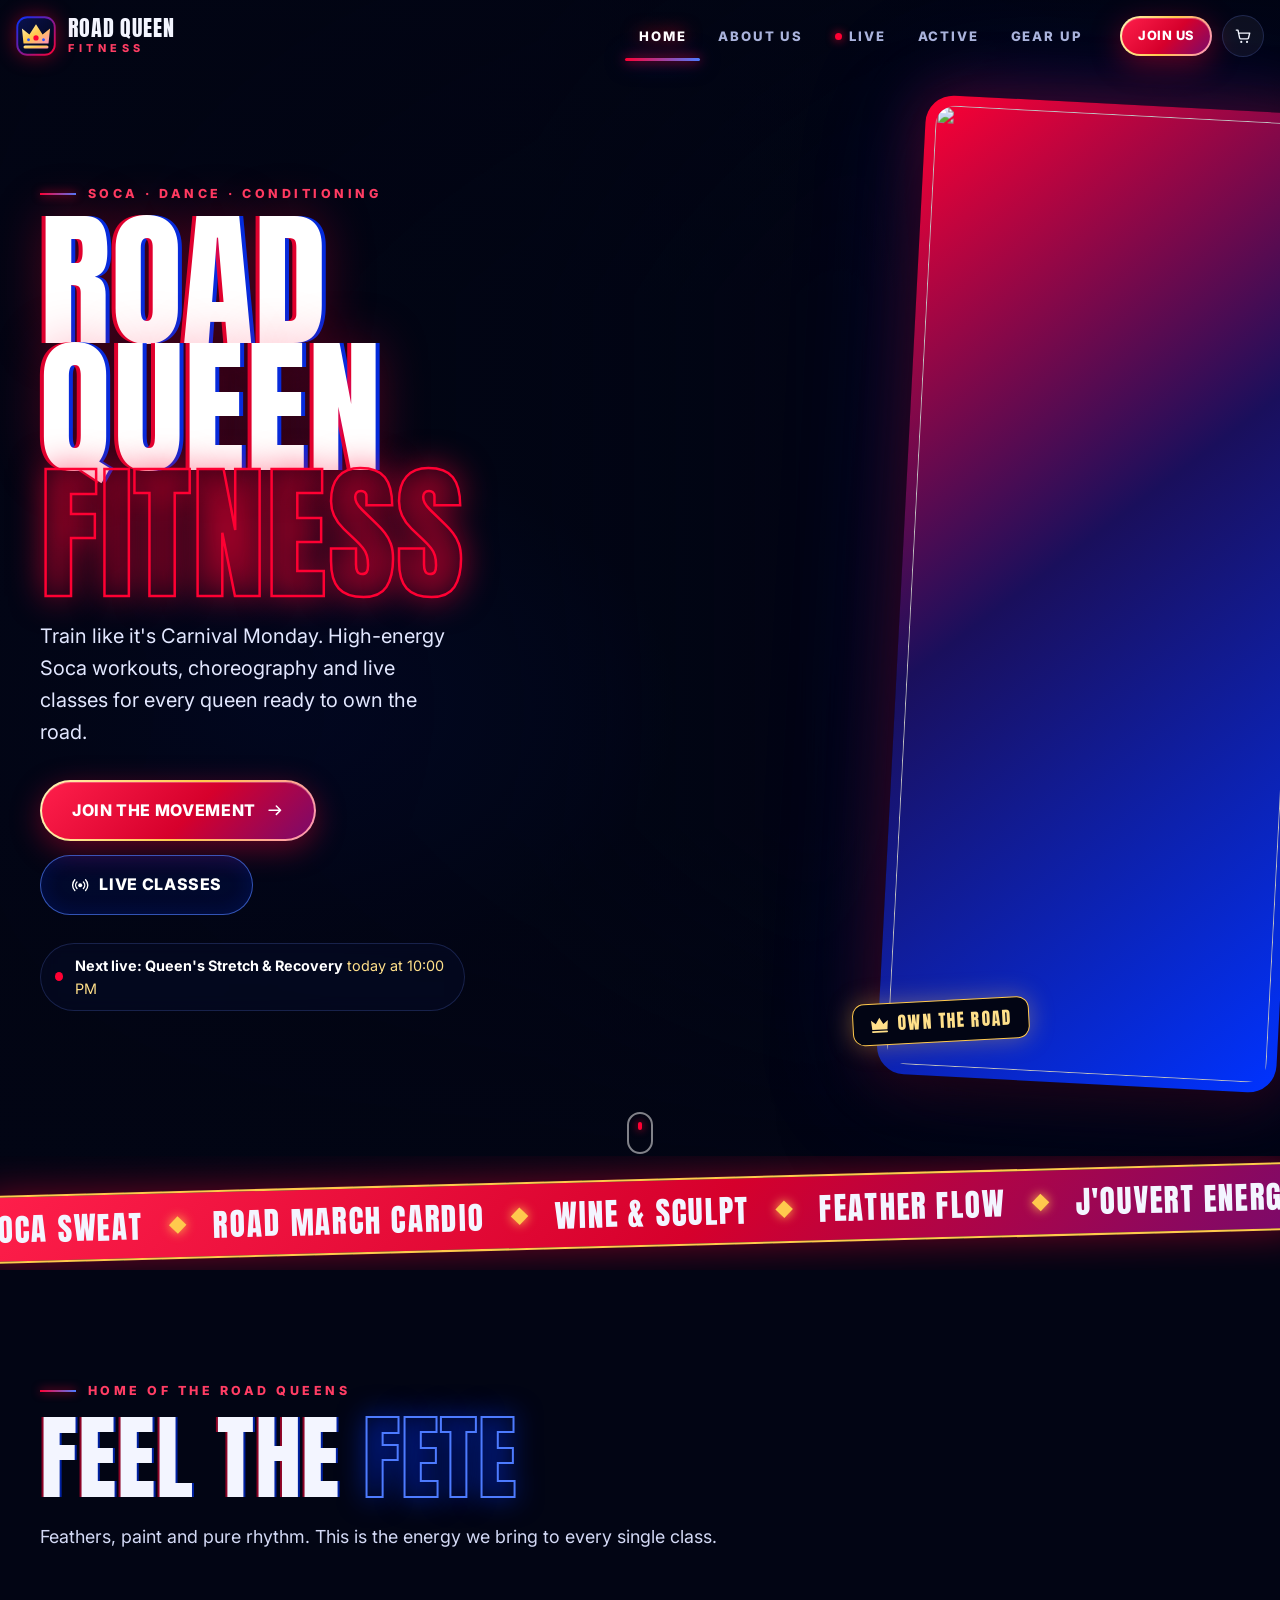
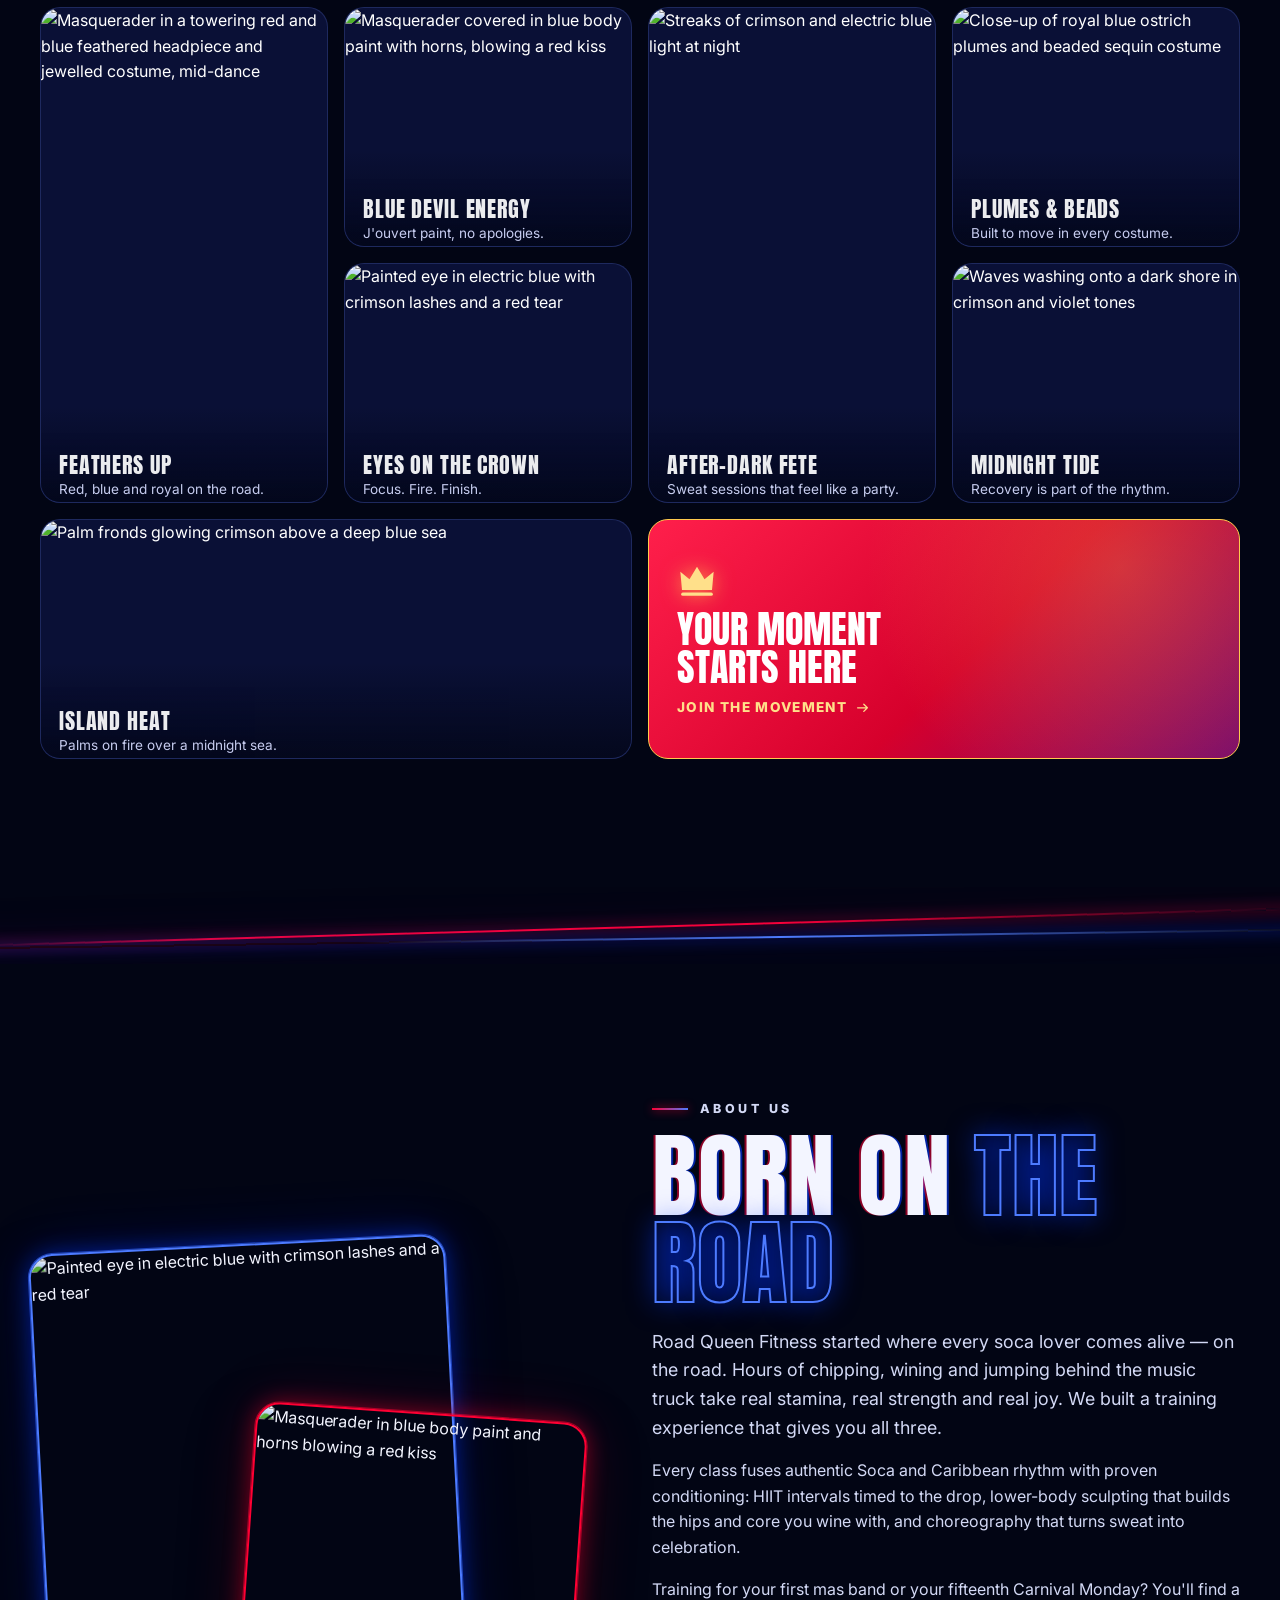
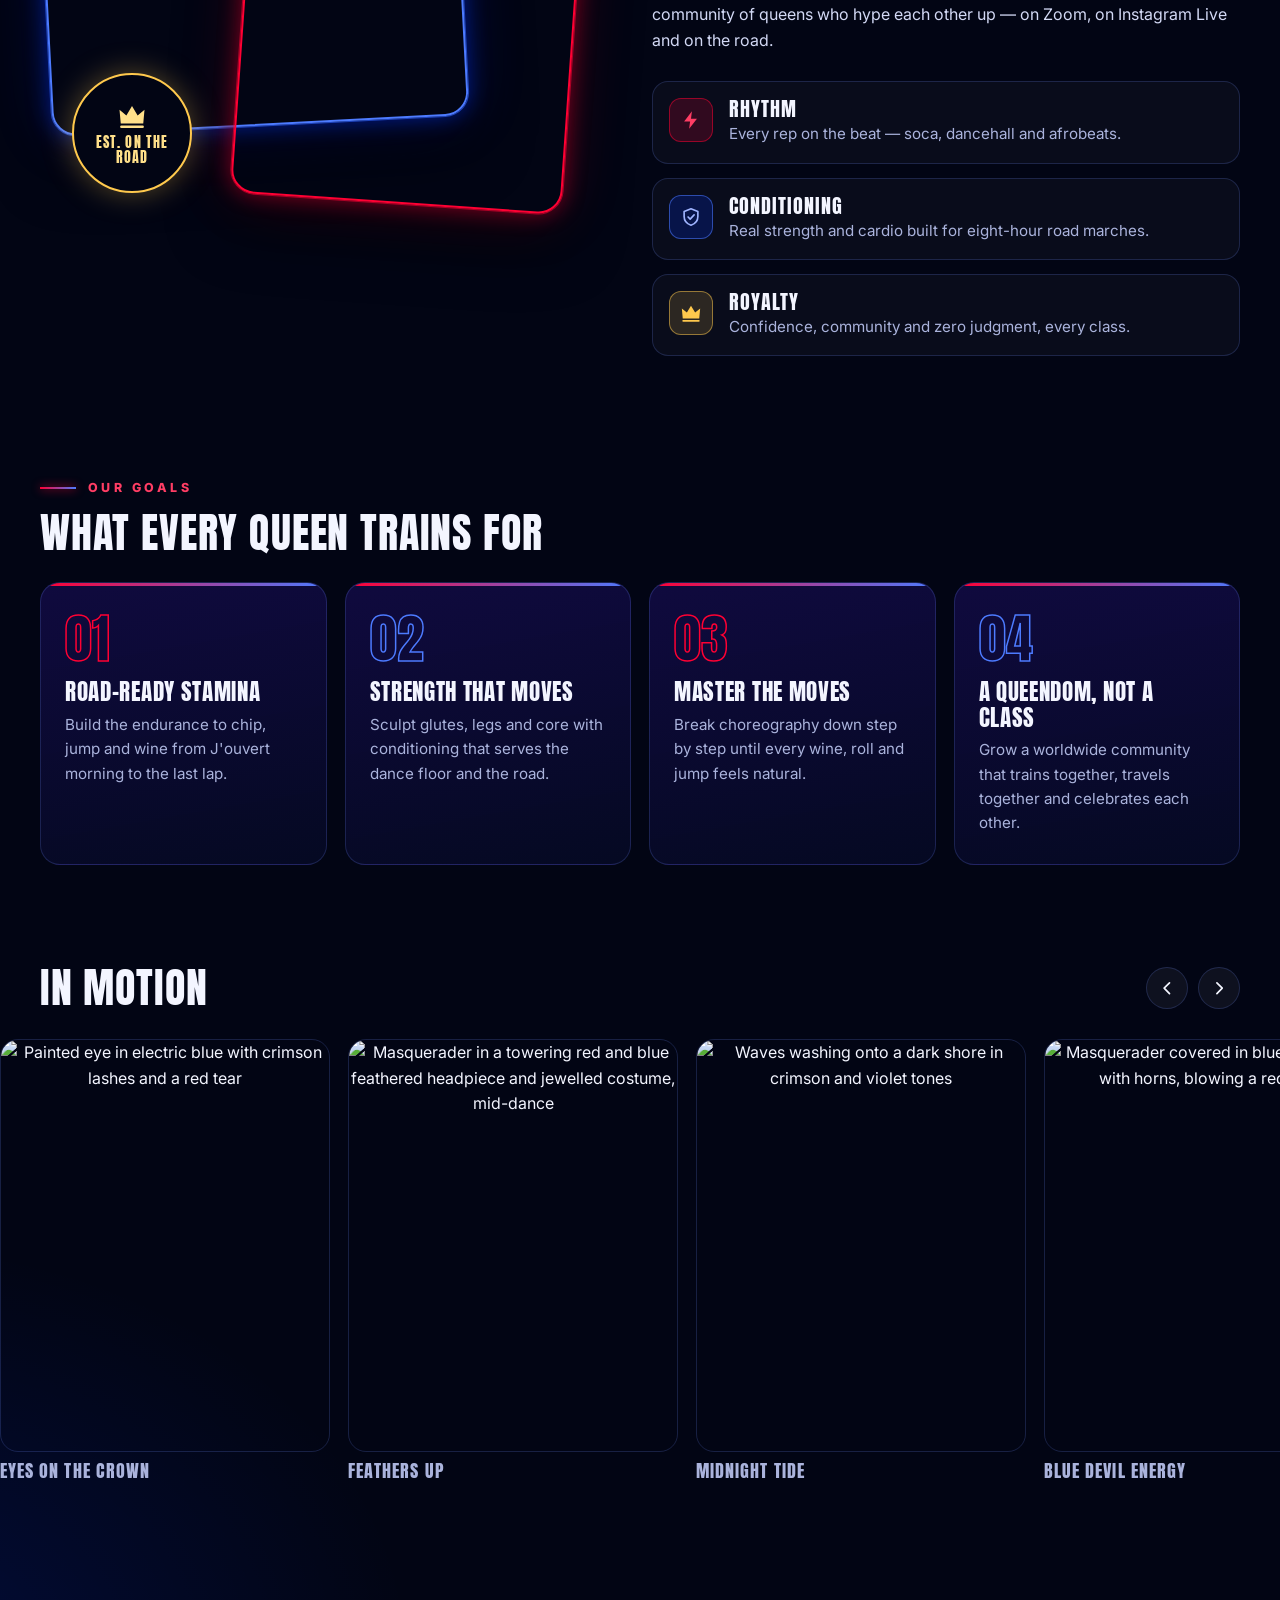
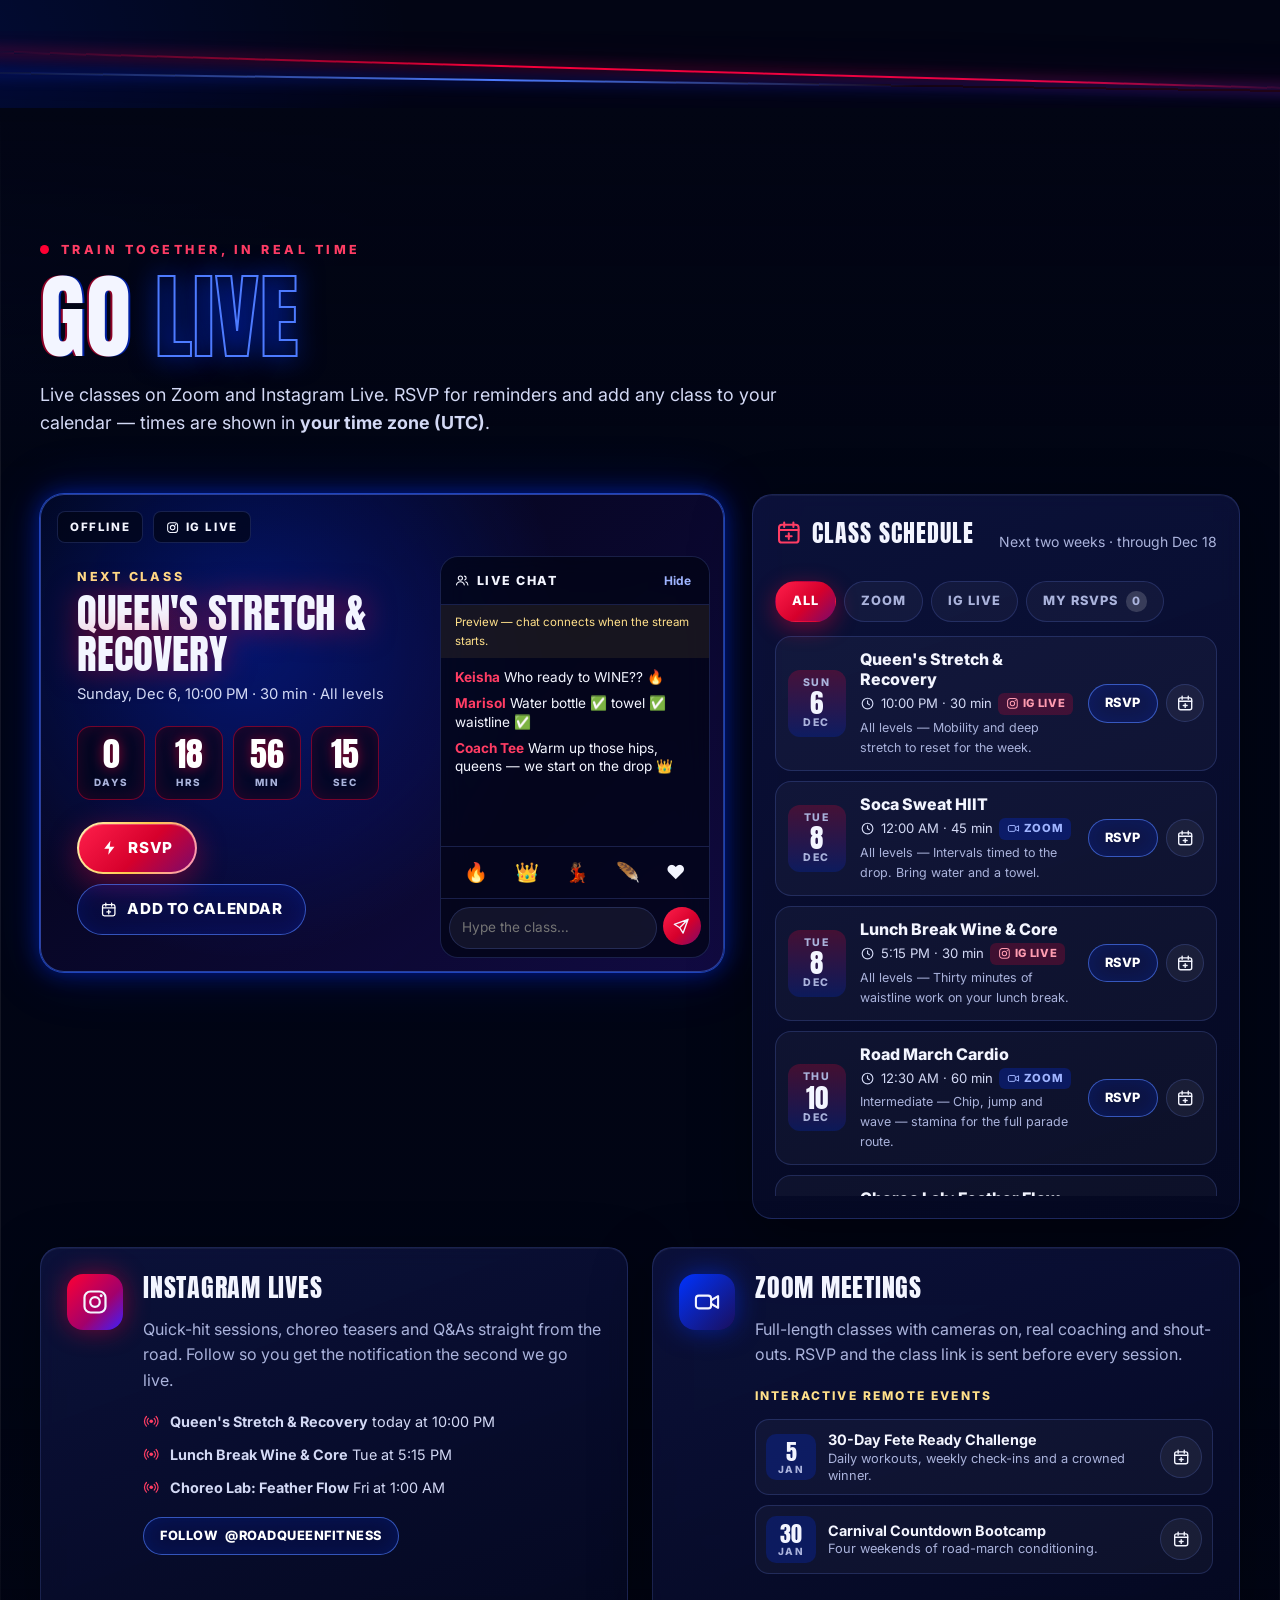
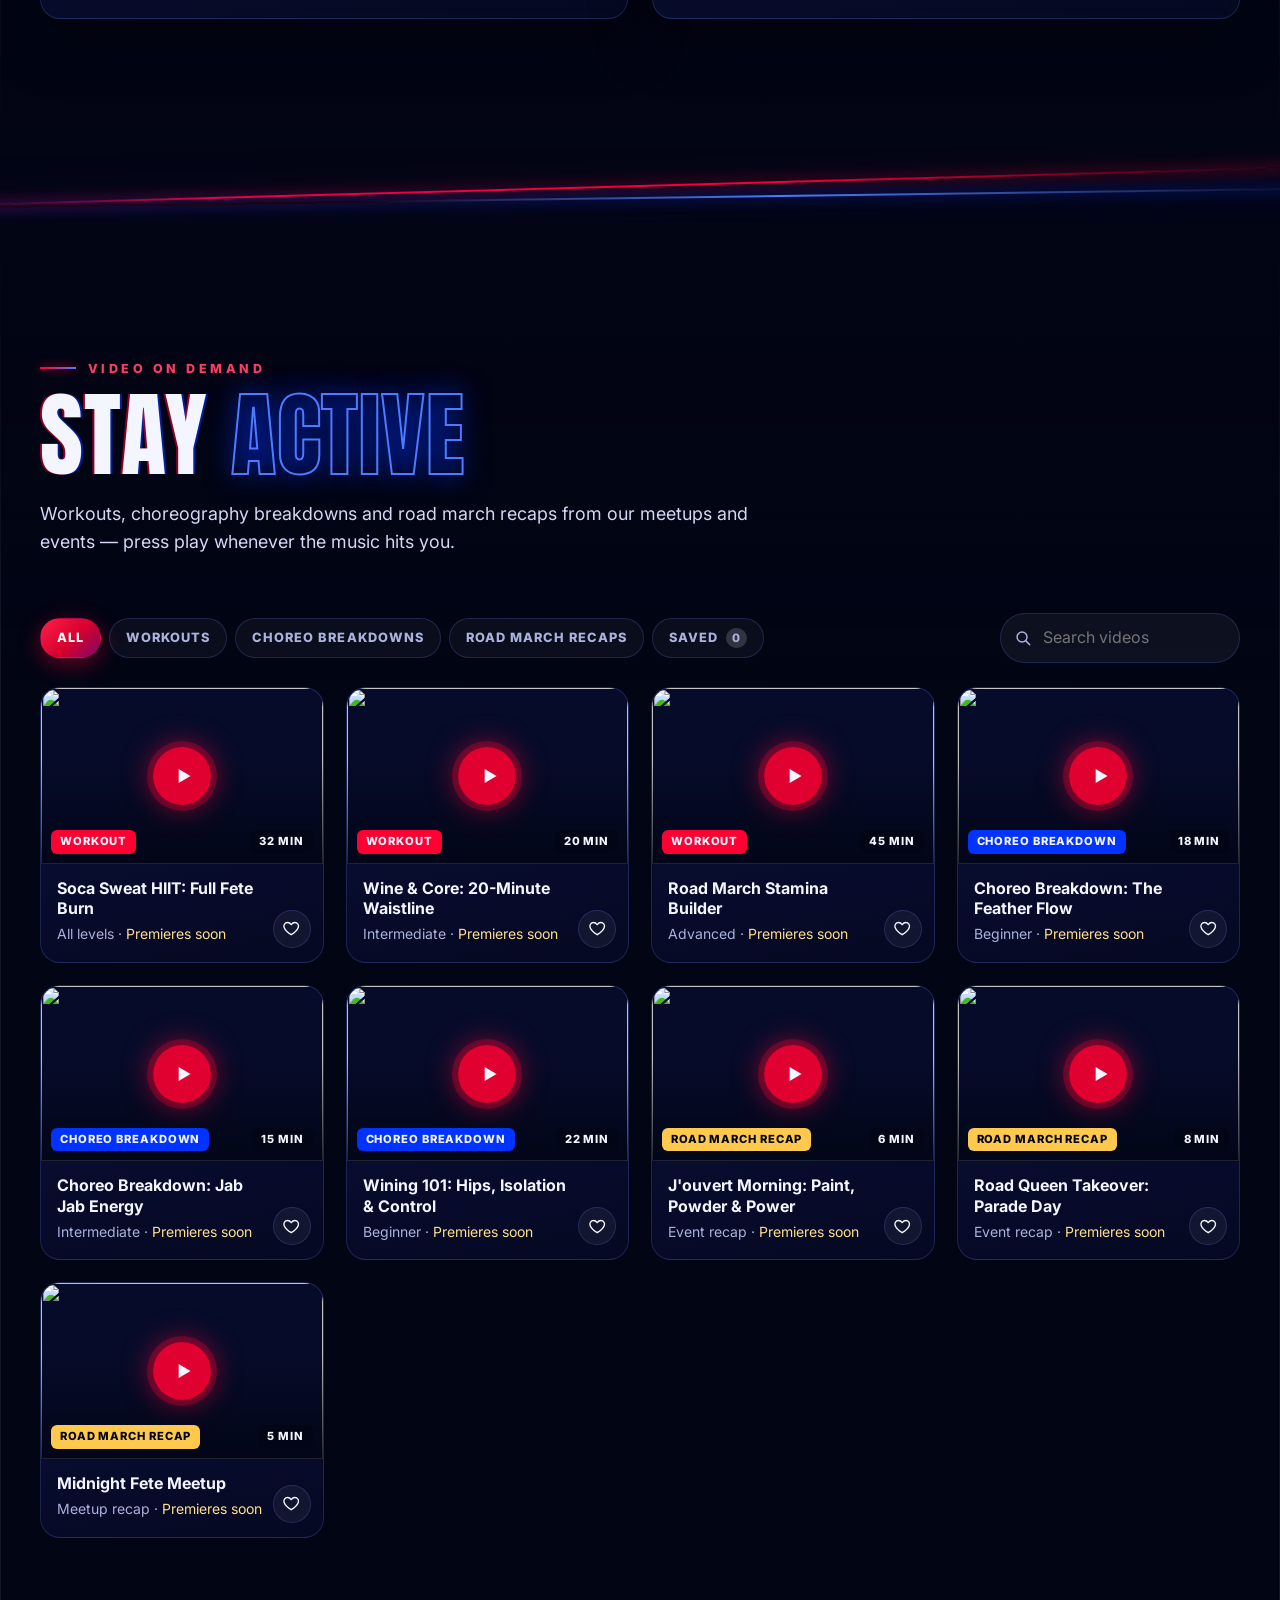
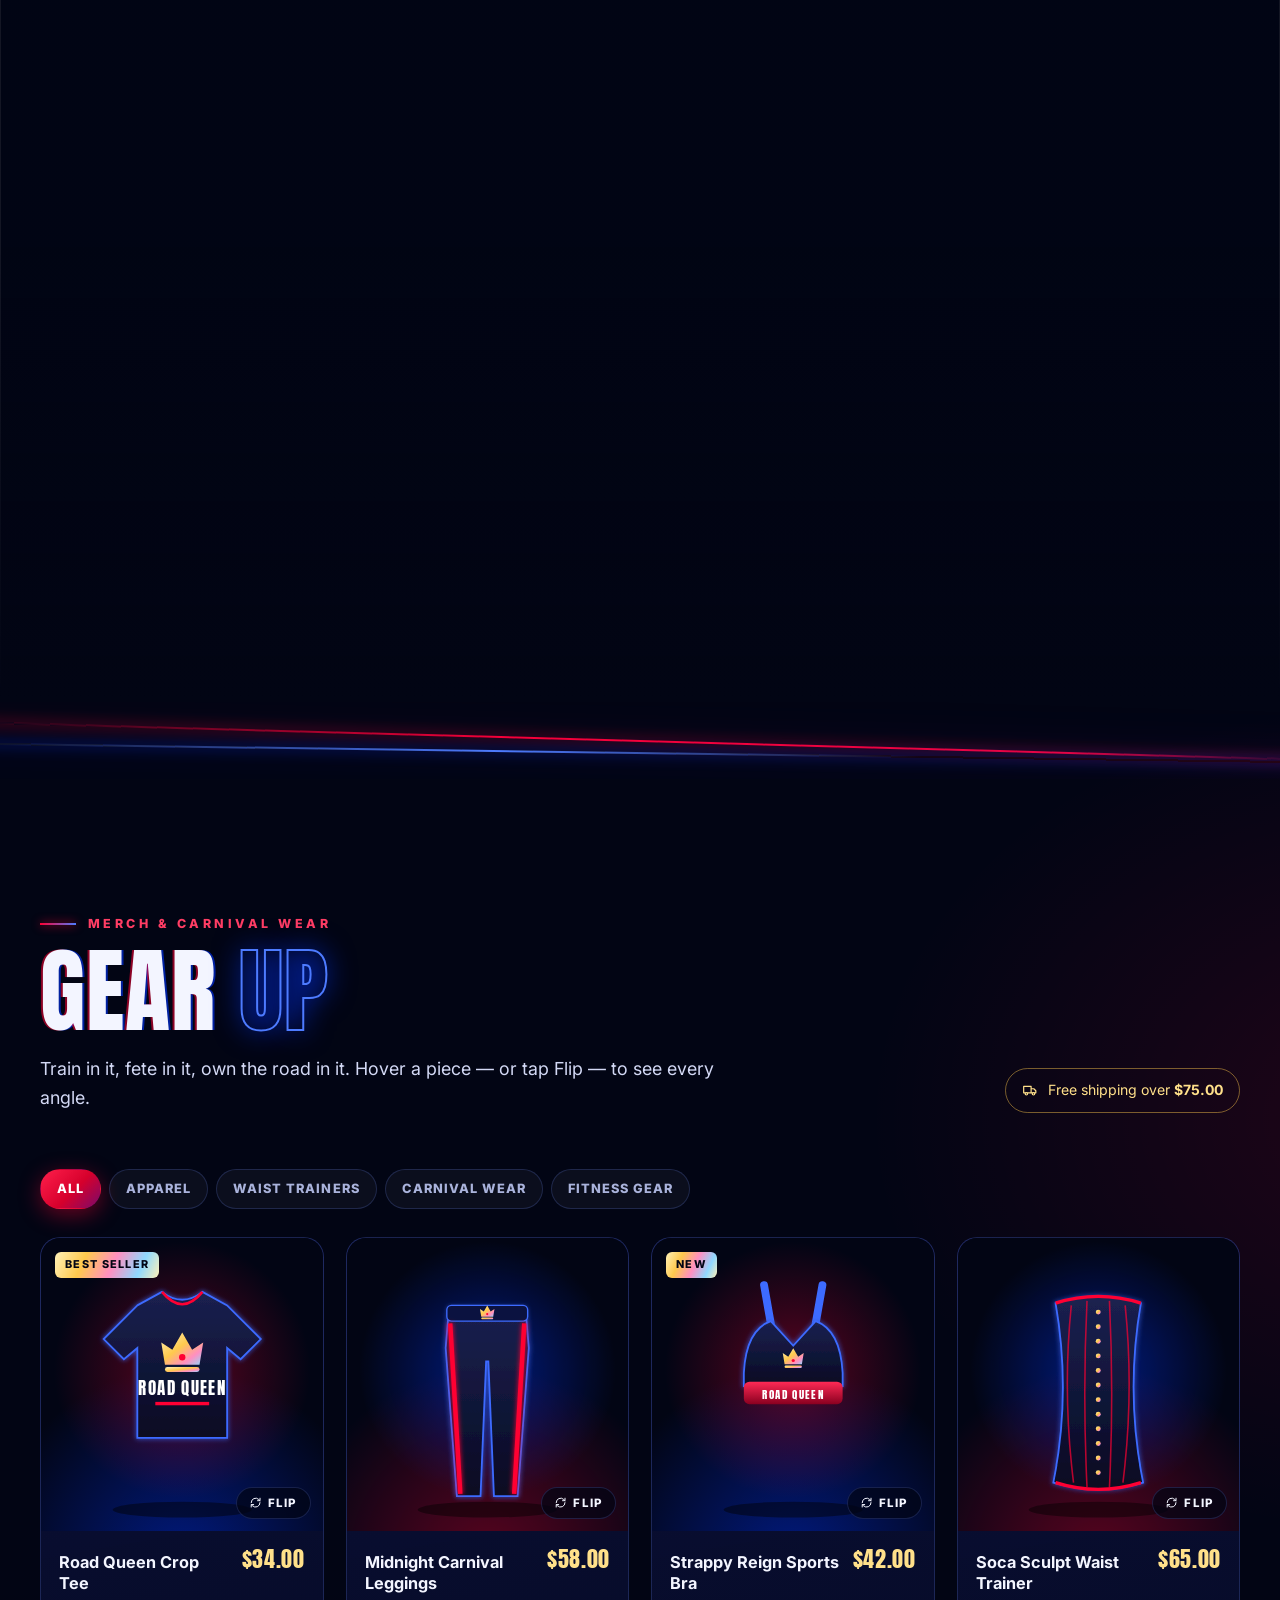
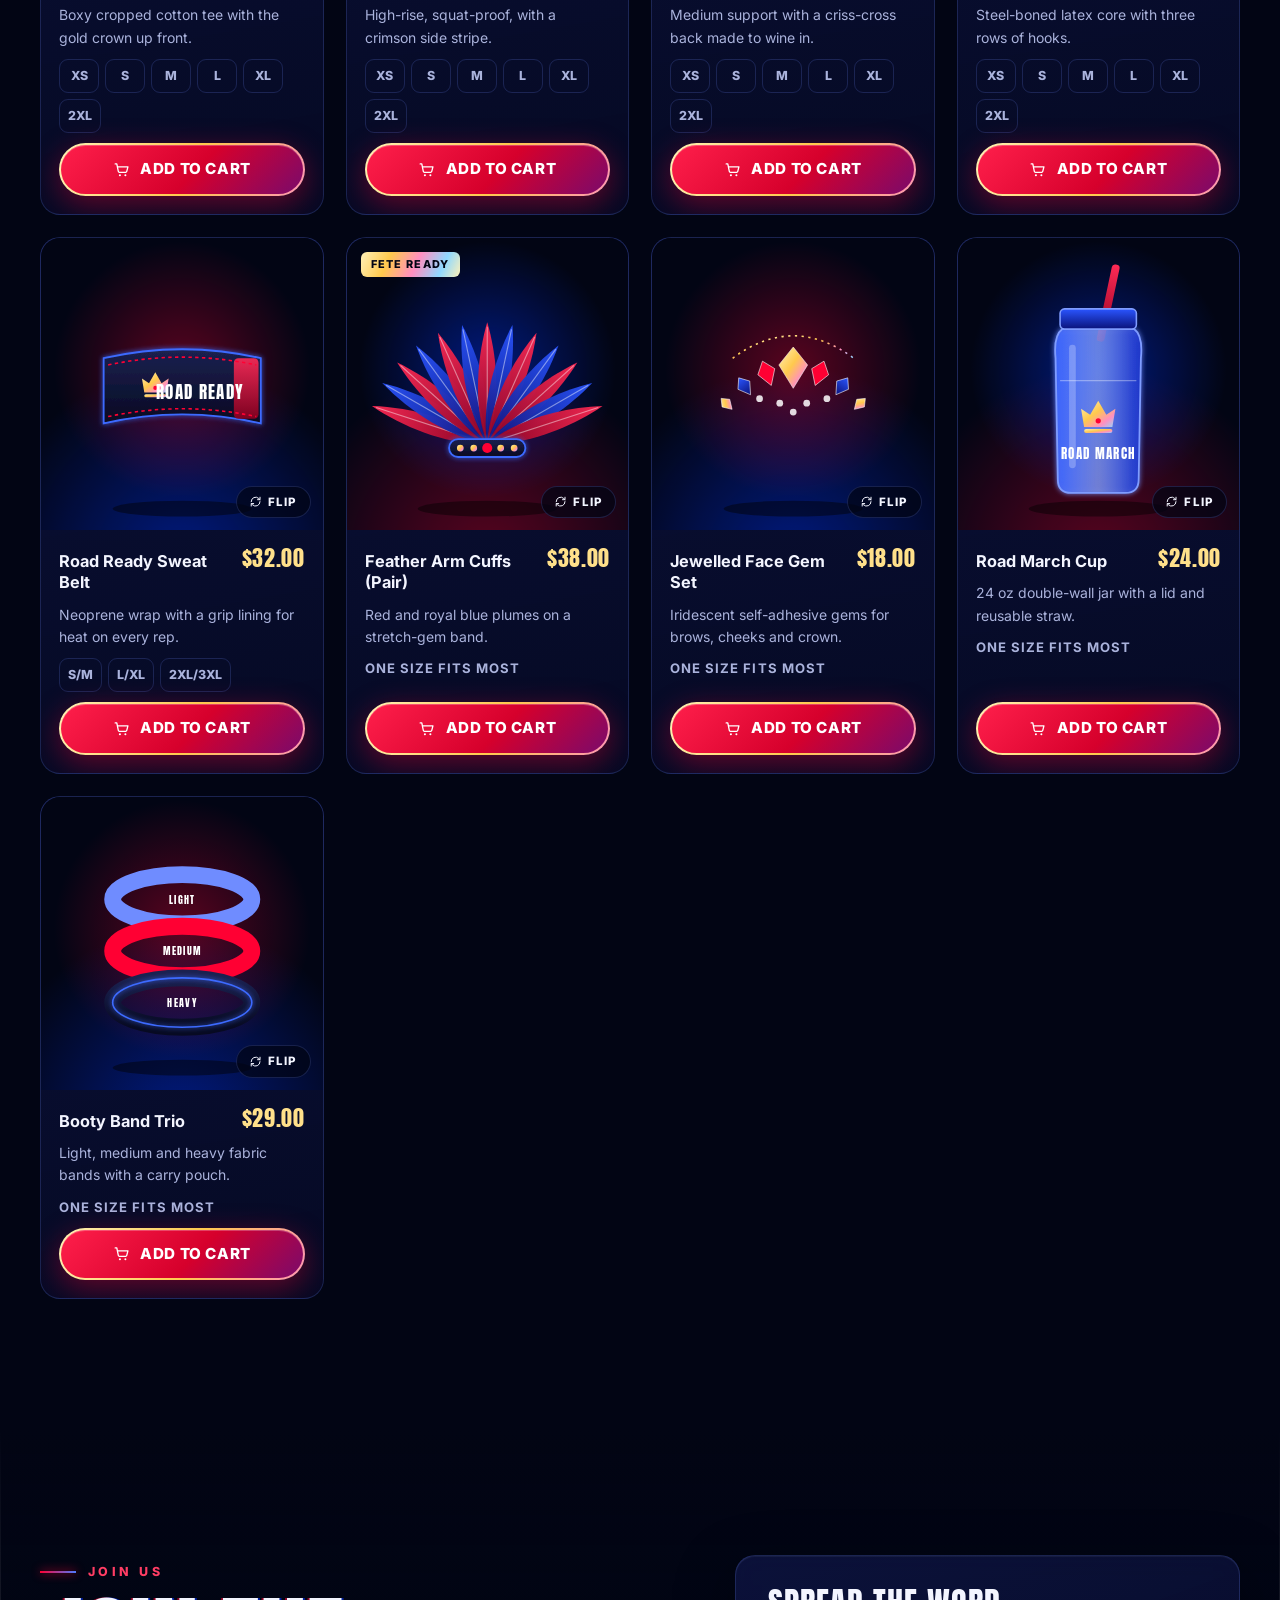
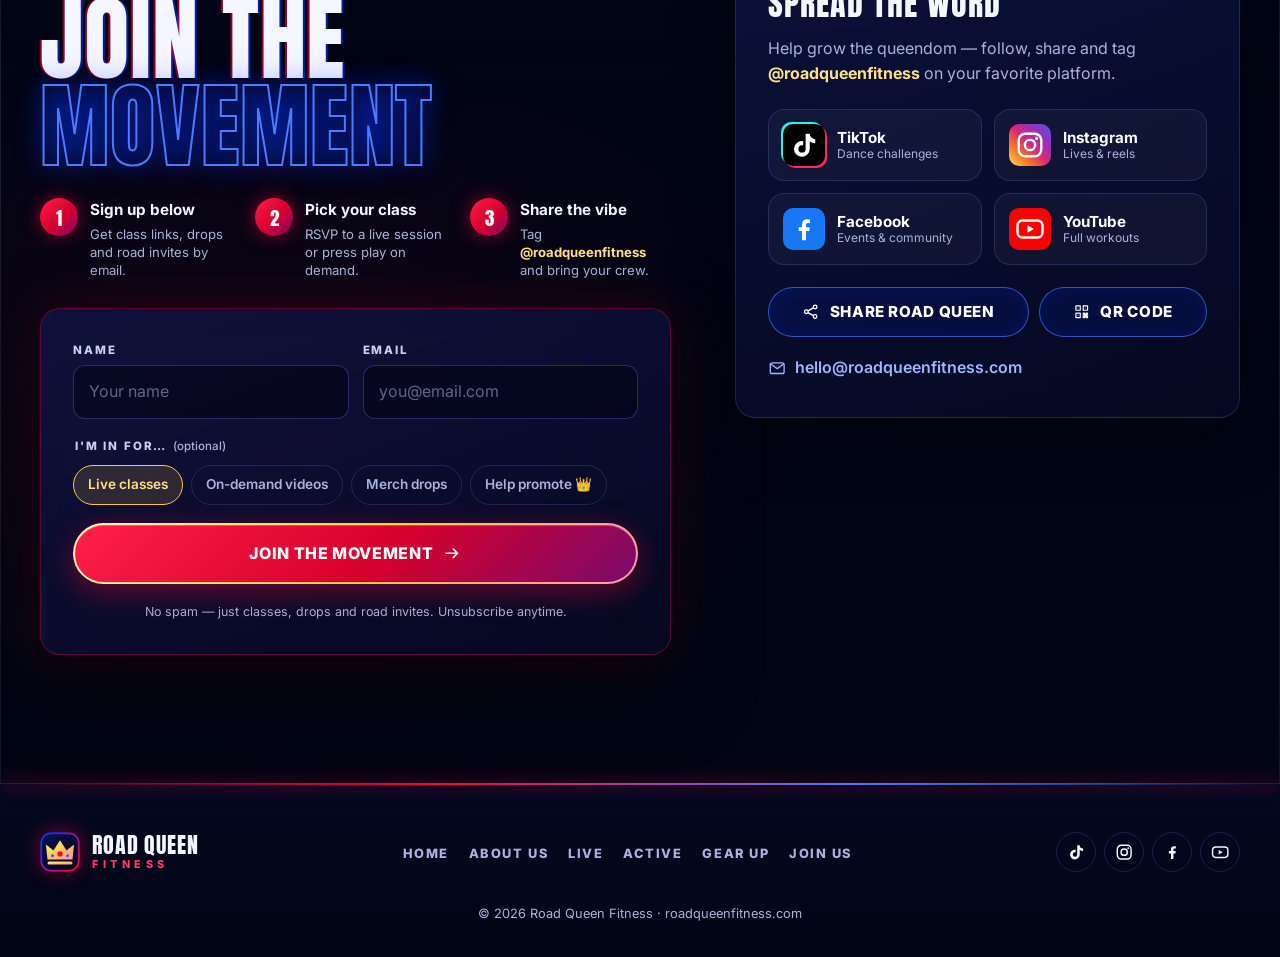
==== index.html @ 23a8925e "Road Queen Fitness website for roadqueenfitness.com Soca dance and fitness site: Home, About Us, Liv" ====
<!doctype html>
<html lang="en">
<head>
  <meta charset="utf-8">
  <meta name="viewport" content="width=device-width, initial-scale=1, viewport-fit=cover">
  <title>Road Queen Fitness · Soca Dance &amp; Conditioning</title>
  <meta name="description" content="Road Queen Fitness — Soca-powered workouts, Caribbean dance choreography, live Zoom and Instagram classes, on-demand videos and carnival-ready gear.">
  <meta name="theme-color" content="#020514">
  <meta property="og:type" content="website">
  <meta property="og:title" content="Road Queen Fitness">
  <meta property="og:description" content="Train like it's Carnival Monday. Soca workouts, choreography and live classes for queens who own the road.">
  <meta property="og:url" content="https://roadqueenfitness.com/">
  <link rel="canonical" href="https://roadqueenfitness.com/">
  <meta property="og:image" content="https://roadqueenfitness.com/img/og-image.jpg">
  <meta name="twitter:card" content="summary_large_image">
  <link rel="icon" href="icon.svg" type="image/svg+xml">
  <link rel="preconnect" href="https://fonts.googleapis.com">
  <link rel="preconnect" href="https://fonts.gstatic.com" crossorigin>
  <link href="https://fonts.googleapis.com/css2?family=Anton&family=Inter:wght@400;500;600;700;800&display=swap" rel="stylesheet">
  <link rel="preload" as="image" href="img/palms-crimson.jpg" media="(min-width: 701px)">
  <link rel="preload" as="image" href="img/palms-night.jpg" media="(max-width: 700px)">
  <link rel="stylesheet" href="css/style.css">
  <script type="module" src="js/main.js"></script>
</head>
<body>
  <!-- Icon sprite: every icon on the page is a <use> of one of these symbols. -->
  <svg class="sprite" aria-hidden="true" focusable="false">
    <defs>
      <linearGradient id="pg-blue" x1="0" y1="0" x2="0" y2="1"><stop offset="0" stop-color="#2a55ff"/><stop offset="1" stop-color="#0a127a"/></linearGradient>
      <linearGradient id="pg-red" x1="0" y1="0" x2="0" y2="1"><stop offset="0" stop-color="#ff2a55"/><stop offset="1" stop-color="#8a0020"/></linearGradient>
      <linearGradient id="pg-ink" x1="0" y1="0" x2="0" y2="1"><stop offset="0" stop-color="#1b2150"/><stop offset="1" stop-color="#070a22"/></linearGradient>
      <linearGradient id="pg-gold" x1="0" y1="0" x2="1" y2="1"><stop offset="0" stop-color="#fff1b8"/><stop offset=".45" stop-color="#ffc94d"/><stop offset=".75" stop-color="#ff8fc0"/><stop offset="1" stop-color="#8fd8ff"/></linearGradient>
      <linearGradient id="pg-glass" x1="0" y1="0" x2="1" y2="0"><stop offset="0" stop-color="#3a63ff" stop-opacity=".85"/><stop offset=".5" stop-color="#7f9cff" stop-opacity=".55"/><stop offset="1" stop-color="#1630c9" stop-opacity=".9"/></linearGradient>
      <filter id="pg-glow" x="-30%" y="-30%" width="160%" height="160%"><feGaussianBlur stdDeviation="2.4" result="b"/><feMerge><feMergeNode in="b"/><feMergeNode in="SourceGraphic"/></feMerge></filter>
    </defs>
    <symbol id="i-crown" viewBox="0 0 24 24"><path d="M3 18 2 7l5.5 4.5L12 4l4.5 7.5L22 7l-1 11z" fill="currentColor"/><path d="M3.5 20.5h17" stroke="currentColor" stroke-width="2" stroke-linecap="round"/></symbol>
    <symbol id="i-cart" viewBox="0 0 24 24"><path d="M3 4h2.2l2.1 10.2a1.6 1.6 0 0 0 1.6 1.3h8.4a1.6 1.6 0 0 0 1.6-1.2L20.5 8H6.1" fill="none" stroke="currentColor" stroke-width="1.8" stroke-linecap="round" stroke-linejoin="round"/><circle cx="9.5" cy="19.5" r="1.4" fill="currentColor"/><circle cx="17" cy="19.5" r="1.4" fill="currentColor"/></symbol>
    <symbol id="i-menu" viewBox="0 0 24 24"><path d="M4 7h16M4 12h16M4 17h10" fill="none" stroke="currentColor" stroke-width="2" stroke-linecap="round"/></symbol>
    <symbol id="i-close" viewBox="0 0 24 24"><path d="M6 6l12 12M18 6 6 18" fill="none" stroke="currentColor" stroke-width="2" stroke-linecap="round"/></symbol>
    <symbol id="i-play" viewBox="0 0 24 24"><path d="M8 5.5v13l11-6.5z" fill="currentColor"/></symbol>
    <symbol id="i-live" viewBox="0 0 24 24"><circle cx="12" cy="12" r="2.6" fill="currentColor"/><path d="M7.8 7.8a6 6 0 0 0 0 8.4M16.2 7.8a6 6 0 0 1 0 8.4M5 5a10 10 0 0 0 0 14M19 5a10 10 0 0 1 0 14" fill="none" stroke="currentColor" stroke-width="1.8" stroke-linecap="round"/></symbol>
    <symbol id="i-zoom" viewBox="0 0 24 24"><rect x="2.5" y="6.5" width="13" height="11" rx="2.5" fill="none" stroke="currentColor" stroke-width="1.8"/><path d="m15.5 10.5 6-3.5v10l-6-3.5" fill="none" stroke="currentColor" stroke-width="1.8" stroke-linejoin="round"/></symbol>
    <symbol id="i-instagram" viewBox="0 0 24 24"><rect x="3" y="3" width="18" height="18" rx="5.2" fill="none" stroke="currentColor" stroke-width="1.9"/><circle cx="12" cy="12" r="4.1" fill="none" stroke="currentColor" stroke-width="1.9"/><circle cx="17.3" cy="6.7" r="1.25" fill="currentColor"/></symbol>
    <symbol id="i-tiktok" viewBox="0 0 24 24"><path d="M16.6 3h-3.3v12.1a2.9 2.9 0 1 1-2.9-2.9c.3 0 .6 0 .9.1V8.9a6.3 6.3 0 1 0 5.3 6.2V9.2a7.6 7.6 0 0 0 4.4 1.4V7.3a4.4 4.4 0 0 1-4.4-4.3z" fill="currentColor"/></symbol>
    <symbol id="i-facebook" viewBox="0 0 24 24"><path d="M13.6 21v-7.4h2.6l.4-3.1h-3V8.6c0-.9.3-1.5 1.6-1.5h1.6V4.3a21 21 0 0 0-2.4-.1c-2.4 0-4 1.4-4 4.1v2.2H7.7v3.1h2.7V21z" fill="currentColor"/></symbol>
    <symbol id="i-youtube" viewBox="0 0 24 24"><rect x="2" y="5.2" width="20" height="13.6" rx="4" fill="none" stroke="currentColor" stroke-width="1.9"/><path d="M10 9v6l5.2-3z" fill="currentColor"/></symbol>
    <symbol id="i-calendar" viewBox="0 0 24 24"><rect x="3.5" y="5" width="17" height="15.5" rx="2.5" fill="none" stroke="currentColor" stroke-width="1.8"/><path d="M3.5 9.5h17M8 3v4M16 3v4" fill="none" stroke="currentColor" stroke-width="1.8" stroke-linecap="round"/><path d="M12 12.5v5M9.5 15h5" stroke="currentColor" stroke-width="1.8" stroke-linecap="round"/></symbol>
    <symbol id="i-heart" viewBox="0 0 24 24"><path d="M12 20.5s-7.5-4.6-9.2-9.4C1.6 7.8 3.8 4.5 7.2 4.5c2 0 3.6 1.1 4.8 2.8 1.2-1.7 2.8-2.8 4.8-2.8 3.4 0 5.6 3.3 4.4 6.6-1.7 4.8-9.2 9.4-9.2 9.4z" fill="var(--heart-fill, none)" stroke="currentColor" stroke-width="1.8" stroke-linejoin="round"/></symbol>
    <symbol id="i-check" viewBox="0 0 24 24"><path d="m5 12.5 4.5 4.5L19 7.5" fill="none" stroke="currentColor" stroke-width="2.2" stroke-linecap="round" stroke-linejoin="round"/></symbol>
    <symbol id="i-plus" viewBox="0 0 24 24"><path d="M12 5v14M5 12h14" fill="none" stroke="currentColor" stroke-width="2" stroke-linecap="round"/></symbol>
    <symbol id="i-minus" viewBox="0 0 24 24"><path d="M5 12h14" fill="none" stroke="currentColor" stroke-width="2" stroke-linecap="round"/></symbol>
    <symbol id="i-trash" viewBox="0 0 24 24"><path d="M4.5 7h15M9.5 7V4.5h5V7M6.5 7l1 13h9l1-13M10 11v5.5M14 11v5.5" fill="none" stroke="currentColor" stroke-width="1.8" stroke-linecap="round" stroke-linejoin="round"/></symbol>
    <symbol id="i-upload" viewBox="0 0 24 24"><path d="M12 15.5V4M7 8.5 12 3.5l5 5M4 15v3.5A2.5 2.5 0 0 0 6.5 21h11a2.5 2.5 0 0 0 2.5-2.5V15" fill="none" stroke="currentColor" stroke-width="1.8" stroke-linecap="round" stroke-linejoin="round"/></symbol>
    <symbol id="i-share" viewBox="0 0 24 24"><circle cx="18" cy="5.5" r="2.5" fill="none" stroke="currentColor" stroke-width="1.8"/><circle cx="6" cy="12" r="2.5" fill="none" stroke="currentColor" stroke-width="1.8"/><circle cx="18" cy="18.5" r="2.5" fill="none" stroke="currentColor" stroke-width="1.8"/><path d="m8.2 10.8 7.6-4.1M8.2 13.2l7.6 4.1" stroke="currentColor" stroke-width="1.8"/></symbol>
    <symbol id="i-mail" viewBox="0 0 24 24"><rect x="3" y="5" width="18" height="14" rx="2.5" fill="none" stroke="currentColor" stroke-width="1.8"/><path d="m3.8 6.5 8.2 6.3 8.2-6.3" fill="none" stroke="currentColor" stroke-width="1.8" stroke-linejoin="round"/></symbol>
    <symbol id="i-search" viewBox="0 0 24 24"><circle cx="10.5" cy="10.5" r="6.5" fill="none" stroke="currentColor" stroke-width="1.9"/><path d="m15.5 15.5 5 5" stroke="currentColor" stroke-width="1.9" stroke-linecap="round"/></symbol>
    <symbol id="i-clock" viewBox="0 0 24 24"><circle cx="12" cy="12" r="8.5" fill="none" stroke="currentColor" stroke-width="1.8"/><path d="M12 7.5V12l3 2" fill="none" stroke="currentColor" stroke-width="1.8" stroke-linecap="round"/></symbol>
    <symbol id="i-arrow" viewBox="0 0 24 24"><path d="M4 12h15M13.5 6.5 19 12l-5.5 5.5" fill="none" stroke="currentColor" stroke-width="2" stroke-linecap="round" stroke-linejoin="round"/></symbol>
    <symbol id="i-left" viewBox="0 0 24 24"><path d="M15 5l-7 7 7 7" fill="none" stroke="currentColor" stroke-width="2.2" stroke-linecap="round" stroke-linejoin="round"/></symbol>
    <symbol id="i-right" viewBox="0 0 24 24"><path d="m9 5 7 7-7 7" fill="none" stroke="currentColor" stroke-width="2.2" stroke-linecap="round" stroke-linejoin="round"/></symbol>
    <symbol id="i-flip" viewBox="0 0 24 24"><path d="M4 12a8 8 0 0 1 13.7-5.6L20 8.5M20 4v4.5h-4.5M20 12a8 8 0 0 1-13.7 5.6L4 15.5M4 20v-4.5h4.5" fill="none" stroke="currentColor" stroke-width="1.8" stroke-linecap="round" stroke-linejoin="round"/></symbol>
    <symbol id="i-qr" viewBox="0 0 24 24"><path d="M4 4h6v6H4zM14 4h6v6h-6zM4 14h6v6H4zM14 14h2v2h-2zM18 14h2v2h-2zM16 16h2v2h-2zM14 18h2v2h-2zM18 18h2v2h-2z" fill="none" stroke="currentColor" stroke-width="1.6" stroke-linejoin="round"/><path d="M6.5 6.5h1v1h-1zM16.5 6.5h1v1h-1zM6.5 16.5h1v1h-1z" fill="currentColor"/></symbol>
    <symbol id="i-bolt" viewBox="0 0 24 24"><path d="M13 2.5 4.5 13.5H11l-1 8 8.5-11H12z" fill="currentColor"/></symbol>
    <symbol id="i-users" viewBox="0 0 24 24"><circle cx="9" cy="8.5" r="3.5" fill="none" stroke="currentColor" stroke-width="1.8"/><path d="M2.5 20c.6-3.6 3.2-5.5 6.5-5.5s5.9 1.9 6.5 5.5M16 5.2a3.4 3.4 0 0 1 0 6.6M18 14.8c2 .7 3.2 2.4 3.5 5.2" fill="none" stroke="currentColor" stroke-width="1.8" stroke-linecap="round"/></symbol>
    <symbol id="i-film" viewBox="0 0 24 24"><rect x="3" y="4" width="18" height="16" rx="2.5" fill="none" stroke="currentColor" stroke-width="1.8"/><path d="M7.5 4v16M16.5 4v16M3 9h4.5M3 15h4.5M16.5 9H21M16.5 15H21" stroke="currentColor" stroke-width="1.6"/></symbol>
    <symbol id="i-send" viewBox="0 0 24 24"><path d="M21 3 10 14M21 3l-6.5 18-4.5-7-7-4.5z" fill="none" stroke="currentColor" stroke-width="1.8" stroke-linejoin="round"/></symbol>
    <symbol id="i-shield" viewBox="0 0 24 24"><path d="M12 3 4.5 6v5.5c0 4.6 3.1 8 7.5 9.5 4.4-1.5 7.5-4.9 7.5-9.5V6z" fill="none" stroke="currentColor" stroke-width="1.8" stroke-linejoin="round"/><path d="m8.8 12 2.3 2.3 4.3-4.6" fill="none" stroke="currentColor" stroke-width="1.8" stroke-linecap="round" stroke-linejoin="round"/></symbol>
    <symbol id="i-truck" viewBox="0 0 24 24"><path d="M2.5 6.5h11v9.5h-11zM13.5 10h4l3 3v3h-7z" fill="none" stroke="currentColor" stroke-width="1.8" stroke-linejoin="round"/><circle cx="6.5" cy="17.5" r="1.8" fill="var(--bg)" stroke="currentColor" stroke-width="1.8"/><circle cx="17" cy="17.5" r="1.8" fill="var(--bg)" stroke="currentColor" stroke-width="1.8"/></symbol>
    <symbol id="i-sparkle" viewBox="0 0 24 24"><path d="M12 2.5c.7 4.6 2.9 6.8 7.5 7.5-4.6.7-6.8 2.9-7.5 7.5-.7-4.6-2.9-6.8-7.5-7.5 4.6-.7 6.8-2.9 7.5-7.5zM19 15.5c.3 2 1.2 2.9 3 3.2-1.8.3-2.7 1.2-3 3-.3-1.8-1.2-2.7-3-3 1.8-.3 2.7-1.2 3-3.2z" fill="currentColor"/></symbol>
    <symbol id="i-link" viewBox="0 0 24 24"><path d="M10 14a4.5 4.5 0 0 0 6.4 0l3-3a4.5 4.5 0 0 0-6.4-6.4l-1 1M14 10a4.5 4.5 0 0 0-6.4 0l-3 3a4.5 4.5 0 0 0 6.4 6.4l1-1" fill="none" stroke="currentColor" stroke-width="1.8" stroke-linecap="round"/></symbol>
  </svg>

  <a class="skip-link" href="#main">Skip to content</a>

  <header class="site-header" id="site-header">
    <div class="header-inner">
      <a class="brand" href="#home" aria-label="Road Queen Fitness — home">
        <img class="brand-mark" src="icon.svg" alt="" width="40" height="40">
        <span class="brand-text"><strong>Road Queen</strong><small>Fitness</small></span>
      </a>

      <nav class="primary-nav" id="primary-nav" aria-label="Primary">
        <ul>
          <li><a href="#home" data-nav="home">Home</a></li>
          <li><a href="#about" data-nav="about">About Us</a></li>
          <li><a href="#live" data-nav="live"><span class="nav-live-dot" aria-hidden="true"></span>Live</a></li>
          <li><a href="#active" data-nav="active">Active</a></li>
          <li><a href="#gear" data-nav="gear">Gear Up</a></li>
          <li class="nav-join-mobile"><a href="#join" data-nav="join">Join Us</a></li>
        </ul>
        <span class="nav-indicator" aria-hidden="true"></span>
      </nav>

      <div class="header-actions">
        <a class="btn btn-gem btn-sm header-join" href="#join" data-nav="join">Join Us</a>
        <button type="button" class="icon-btn cart-btn" id="cart-open" aria-label="Open cart, 0 items" aria-haspopup="dialog">
          <svg class="icon" aria-hidden="true"><use href="#i-cart"/></svg>
          <span class="cart-count" id="cart-count" aria-hidden="true">0</span>
        </button>
        <button type="button" class="icon-btn menu-btn" id="menu-toggle" aria-label="Open menu" aria-expanded="false" aria-controls="primary-nav">
          <svg class="icon icon-open" aria-hidden="true"><use href="#i-menu"/></svg>
          <svg class="icon icon-close" aria-hidden="true"><use href="#i-close"/></svg>
        </button>
      </div>
    </div>
  </header>

  <main id="main">
    <!-- ============ HOME ============ -->
    <section class="hero" id="home" data-section aria-labelledby="hero-title">
      <div class="parallax-layer" data-parallax="0.25" aria-hidden="true">
        <picture>
          <source media="(max-width: 700px)" srcset="img/palms-night.jpg">
          <img src="img/palms-crimson.jpg" alt="" width="1199" height="899" fetchpriority="high">
        </picture>
      </div>
      <div class="hero-shade" aria-hidden="true"></div>
      <div class="hero-inner container">
        <div class="hero-copy">
          <p class="eyebrow"><span class="eyebrow-line" aria-hidden="true"></span>Soca · Dance · Conditioning</p>
          <h1 class="hero-title" id="hero-title">
            <span class="hero-title-line" data-text="Road Queen">Road Queen</span>
            <span class="hero-title-line hero-title-outline">Fitness</span>
          </h1>
          <p class="hero-lead">Train like it's Carnival Monday. High-energy Soca workouts, choreography and live classes for every queen ready to own the road.</p>
          <div class="hero-ctas">
            <a class="btn btn-gem btn-lg" href="#join">Join the Movement <svg class="icon" aria-hidden="true"><use href="#i-arrow"/></svg></a>
            <a class="btn btn-ghost btn-lg" href="#live"><svg class="icon" aria-hidden="true"><use href="#i-live"/></svg> Live Classes</a>
          </div>
          <a class="next-chip" href="#live" id="hero-next" hidden>
            <span class="pulse-dot" aria-hidden="true"></span>
            <span><strong id="hero-next-title">Next class</strong> <span id="hero-next-when"></span></span>
          </a>
        </div>
        <figure class="hero-card" aria-hidden="true">
          <img src="img/dancer-feathers.jpg" alt="" width="768" height="960">
          <figcaption><svg class="icon" aria-hidden="true"><use href="#i-crown"/></svg> Own the road</figcaption>
        </figure>
      </div>
      <a class="scroll-cue" href="#vibe" aria-label="Scroll to the gallery"><span></span></a>
    </section>

    <div class="marquee-wrap" aria-hidden="true">
    <div class="marquee">
      <div class="marquee-track">
        <span>Soca Sweat</span><i></i><span>Road March Cardio</span><i></i><span>Wine &amp; Sculpt</span><i></i><span>Feather Flow</span><i></i><span>J'ouvert Energy</span><i></i><span>Queen Stretch</span><i></i>
        <span>Soca Sweat</span><i></i><span>Road March Cardio</span><i></i><span>Wine &amp; Sculpt</span><i></i><span>Feather Flow</span><i></i><span>J'ouvert Energy</span><i></i><span>Queen Stretch</span><i></i>
      </div>
    </div>
    </div>

    <section class="section vibe" id="vibe" data-section="home" aria-labelledby="vibe-title">
      <div class="container">
        <div class="section-head" data-reveal>
          <p class="eyebrow"><span class="eyebrow-line" aria-hidden="true"></span>Home of the Road Queens</p>
          <h2 class="section-title" id="vibe-title">Feel the <span class="outline">Fete</span></h2>
          <p class="section-lead">Feathers, paint and pure rhythm. This is the energy we bring to every single class.</p>
        </div>
        <div class="media-grid" id="media-grid"></div>
      </div>
    </section>

    <div class="slash" aria-hidden="true"></div>

    <!-- ============ ABOUT US ============ -->
    <section class="section about" id="about" data-section aria-labelledby="about-title">
      <div class="container about-grid">
        <div class="about-collage" data-reveal>
          <figure class="collage-a"><img src="img/eye.jpg" alt="Painted eye in electric blue with crimson lashes and a red tear" loading="lazy" width="880" height="1100"></figure>
          <figure class="collage-b"><img src="img/blue-devil.jpg" alt="Masquerader in blue body paint and horns blowing a red kiss" loading="lazy" width="880" height="1100"></figure>
          <div class="collage-badge"><svg class="icon" aria-hidden="true"><use href="#i-crown"/></svg><span>Est. on the road</span></div>
        </div>
        <div class="about-copy" data-reveal>
          <p class="eyebrow"><span class="eyebrow-line" aria-hidden="true"></span>About Us</p>
          <h2 class="section-title" id="about-title">Born on <span class="outline">the Road</span></h2>
          <p class="section-lead">Road Queen Fitness started where every soca lover comes alive — on the road. Hours of chipping, wining and jumping behind the music truck take real stamina, real strength and real joy. We built a training experience that gives you all three.</p>
          <p>Every class fuses authentic Soca and Caribbean rhythm with proven conditioning: HIIT intervals timed to the drop, lower-body sculpting that builds the hips and core you wine with, and choreography that turns sweat into celebration.</p>
          <p>Training for your first mas band or your fifteenth Carnival Monday? You'll find a community of queens who hype each other up — on Zoom, on Instagram Live and on the road.</p>
          <ul class="pillars">
            <li><span class="pillar-icon red"><svg class="icon" aria-hidden="true"><use href="#i-bolt"/></svg></span><div><strong>Rhythm</strong><span>Every rep on the beat — soca, dancehall and afrobeats.</span></div></li>
            <li><span class="pillar-icon blue"><svg class="icon" aria-hidden="true"><use href="#i-shield"/></svg></span><div><strong>Conditioning</strong><span>Real strength and cardio built for eight-hour road marches.</span></div></li>
            <li><span class="pillar-icon gold"><svg class="icon" aria-hidden="true"><use href="#i-crown"/></svg></span><div><strong>Royalty</strong><span>Confidence, community and zero judgment, every class.</span></div></li>
          </ul>
        </div>
      </div>

      <div class="container goals" aria-labelledby="goals-title">
        <div class="section-head compact" data-reveal>
          <p class="eyebrow"><span class="eyebrow-line" aria-hidden="true"></span>Our Goals</p>
          <h3 class="section-subtitle" id="goals-title">What every queen trains for</h3>
        </div>
        <ol class="goal-grid">
          <li class="goal-card" data-reveal><span class="goal-num">01</span><h4>Road-ready stamina</h4><p>Build the endurance to chip, jump and wine from J'ouvert morning to the last lap.</p></li>
          <li class="goal-card" data-reveal><span class="goal-num">02</span><h4>Strength that moves</h4><p>Sculpt glutes, legs and core with conditioning that serves the dance floor and the road.</p></li>
          <li class="goal-card" data-reveal><span class="goal-num">03</span><h4>Master the moves</h4><p>Break choreography down step by step until every wine, roll and jump feels natural.</p></li>
          <li class="goal-card" data-reveal><span class="goal-num">04</span><h4>A queendom, not a class</h4><p>Grow a worldwide community that trains together, travels together and celebrates each other.</p></li>
        </ol>
      </div>

      <div class="gallery-strip-wrap" aria-labelledby="motion-title">
        <div class="container strip-head">
          <h3 class="section-subtitle" id="motion-title">In Motion</h3>
          <div class="strip-nav">
            <button type="button" class="icon-btn" data-strip="-1" aria-label="Scroll gallery left"><svg class="icon" aria-hidden="true"><use href="#i-left"/></svg></button>
            <button type="button" class="icon-btn" data-strip="1" aria-label="Scroll gallery right"><svg class="icon" aria-hidden="true"><use href="#i-right"/></svg></button>
          </div>
        </div>
        <div class="gallery-strip" id="gallery-strip" tabindex="0" aria-label="In Motion photo gallery"></div>
      </div>
    </section>

    <div class="slash slash-flip" aria-hidden="true"></div>

    <!-- ============ LIVE ============ -->
    <section class="section live" id="live" data-section aria-labelledby="live-title">
      <div class="section-bg" aria-hidden="true"><div class="parallax-layer" data-parallax="0.18"><img src="img/crimson-tide.jpg" alt="" loading="lazy" width="787" height="1400"></div></div>
      <div class="container">
        <div class="section-head" data-reveal>
          <p class="eyebrow"><span class="pulse-dot" aria-hidden="true"></span>Train together, in real time</p>
          <h2 class="section-title" id="live-title">Go <span class="outline">Live</span></h2>
          <p class="section-lead">Live classes on Zoom and Instagram Live. RSVP for reminders and add any class to your calendar — times are shown in <strong id="viewer-tz">your time zone</strong>.</p>
        </div>

        <div class="live-grid">
          <div class="stage-wrap" data-reveal>
            <div class="stage" id="stage" data-state="offline">
              <div class="stage-media" id="stage-media" aria-hidden="true"></div>
              <div class="stage-hud">
                <span class="stage-badge" id="stage-badge">Offline</span>
                <span class="stage-viewers" id="stage-platform"></span>
              </div>
              <div class="stage-center">
                <p class="stage-kicker" id="stage-kicker">Next class</p>
                <h3 class="stage-title" id="stage-title">Loading schedule…</h3>
                <p class="stage-meta" id="stage-meta"></p>
                <div class="countdown" id="countdown" role="timer" aria-live="off">
                  <span><b data-unit="d">0</b><small>days</small></span>
                  <span><b data-unit="h">00</b><small>hrs</small></span>
                  <span><b data-unit="m">00</b><small>min</small></span>
                  <span><b data-unit="s">00</b><small>sec</small></span>
                </div>
                <div class="stage-actions" id="stage-actions"></div>
              </div>
              <div class="reactions" id="reactions" aria-hidden="true"></div>
            </div>

            <aside class="chat" id="chat" aria-label="Live chat">
              <header class="chat-head">
                <span><svg class="icon" aria-hidden="true"><use href="#i-users"/></svg> Live chat</span>
                <button type="button" class="chat-toggle" id="chat-toggle" aria-expanded="true" aria-controls="chat-body">Hide</button>
              </header>
              <div class="chat-body" id="chat-body">
                <p class="chat-note">Preview — chat connects when the stream starts.</p>
                <ol class="chat-log" id="chat-log" aria-live="polite"></ol>
                <div class="chat-reacts" role="group" aria-label="Send a reaction">
                  <button type="button" data-react="🔥" aria-label="Fire">🔥</button>
                  <button type="button" data-react="👑" aria-label="Crown">👑</button>
                  <button type="button" data-react="💃🏾" aria-label="Dancer">💃🏾</button>
                  <button type="button" data-react="🪶" aria-label="Feather">🪶</button>
                  <button type="button" data-react="❤️" aria-label="Heart">❤️</button>
                </div>
                <form class="chat-form" id="chat-form" autocomplete="off">
                  <label class="sr-only" for="chat-input">Message</label>
                  <input id="chat-input" name="message" maxlength="140" placeholder="Hype the class…" required>
                  <button type="submit" class="icon-btn" aria-label="Send message"><svg class="icon" aria-hidden="true"><use href="#i-send"/></svg></button>
                </form>
              </div>
            </aside>
          </div>

          <div class="schedule panel" data-reveal>
            <div class="panel-head">
              <h3><svg class="icon" aria-hidden="true"><use href="#i-calendar"/></svg> Class schedule</h3>
              <p class="muted small" id="schedule-range"></p>
            </div>
            <div class="tabs" role="tablist" aria-label="Filter classes" id="schedule-tabs">
              <button role="tab" type="button" data-filter="all" aria-selected="true">All</button>
              <button role="tab" type="button" data-filter="zoom" aria-selected="false">Zoom</button>
              <button role="tab" type="button" data-filter="ig" aria-selected="false">IG Live</button>
              <button role="tab" type="button" data-filter="rsvp" aria-selected="false">My RSVPs <span class="tab-count" id="rsvp-count">0</span></button>
            </div>
            <ol class="session-list" id="session-list" role="tabpanel" aria-label="Upcoming classes"></ol>
          </div>
        </div>

        <div class="engage-grid">
          <article class="panel engage" data-reveal>
            <div class="engage-icon ig"><svg class="icon" aria-hidden="true"><use href="#i-instagram"/></svg></div>
            <div>
              <h3>Instagram Lives</h3>
              <p class="muted">Quick-hit sessions, choreo teasers and Q&amp;As straight from the road. Follow so you get the notification the second we go live.</p>
              <ul class="ig-list" id="ig-list"></ul>
              <a class="btn btn-ghost btn-sm" data-social="instagram" target="_blank" rel="noopener">Follow <span data-handle></span></a>
            </div>
          </article>
          <article class="panel engage" data-reveal>
            <div class="engage-icon zoom"><svg class="icon" aria-hidden="true"><use href="#i-zoom"/></svg></div>
            <div>
              <h3>Zoom Meetings</h3>
              <p class="muted">Full-length classes with cameras on, real coaching and shout-outs. RSVP and the class link is sent before every session.</p>
              <h4 class="mini-title">Interactive remote events</h4>
              <ul class="event-list" id="event-list"></ul>
            </div>
          </article>
        </div>
      </div>
    </section>

    <div class="slash" aria-hidden="true"></div>

    <!-- ============ ACTIVE (VIDEOS) ============ -->
    <section class="section active" id="active" data-section aria-labelledby="active-title">
      <div class="section-bg" aria-hidden="true"><div class="parallax-layer" data-parallax="0.15"><img src="img/light-trails.jpg" alt="" loading="lazy" width="791" height="1400"></div></div>
      <div class="container">
        <div class="section-head" data-reveal>
          <p class="eyebrow"><span class="eyebrow-line" aria-hidden="true"></span>Video on demand</p>
          <h2 class="section-title" id="active-title">Stay <span class="outline">Active</span></h2>
          <p class="section-lead">Workouts, choreography breakdowns and road march recaps from our meetups and events — press play whenever the music hits you.</p>
        </div>

        <div class="vod-toolbar">
          <div class="tabs" role="tablist" aria-label="Video categories" id="vod-tabs">
            <button role="tab" type="button" data-cat="all" aria-selected="true">All</button>
            <button role="tab" type="button" data-cat="workout" aria-selected="false">Workouts</button>
            <button role="tab" type="button" data-cat="choreo" aria-selected="false">Choreo Breakdowns</button>
            <button role="tab" type="button" data-cat="recap" aria-selected="false">Road March Recaps</button>
            <button role="tab" type="button" data-cat="saved" aria-selected="false">Saved <span class="tab-count" id="saved-count">0</span></button>
          </div>
          <label class="search">
            <svg class="icon" aria-hidden="true"><use href="#i-search"/></svg>
            <span class="sr-only">Search videos</span>
            <input type="search" id="vod-search" placeholder="Search videos">
          </label>
        </div>
        <div class="vod-grid" id="vod-grid" role="tabpanel" aria-label="Videos"></div>
        <p class="empty" id="vod-empty" hidden>No videos match — try another category or search.</p>

        <div class="upload panel" id="upload" data-reveal>
          <div class="upload-copy">
            <p class="eyebrow"><span class="eyebrow-line" aria-hidden="true"></span>Community uploads</p>
            <h3 class="section-subtitle">Show us your moves</h3>
            <p class="muted">Submit dance clips and transformation videos. Every clip is reviewed by our team before anything is shared, and selected queens get featured here and on our socials.</p>
            <ul class="rules">
              <li><svg class="icon" aria-hidden="true"><use href="#i-film"/></svg> MP4, MOV or WebM</li>
              <li><svg class="icon" aria-hidden="true"><use href="#i-clock"/></svg> Up to 3 minutes, 250 MB</li>
              <li><svg class="icon" aria-hidden="true"><use href="#i-shield"/></svg> 18+ only, with everyone's consent</li>
            </ul>
          </div>
          <form class="upload-form" id="upload-form" novalidate>
            <div class="dropzone" id="dropzone" role="button" tabindex="0" aria-describedby="drop-help">
              <input type="file" id="file-input" accept="video/mp4,video/quicktime,video/webm,video/x-m4v,.mp4,.mov,.webm,.m4v" multiple hidden>
              <svg class="icon drop-icon" aria-hidden="true"><use href="#i-upload"/></svg>
              <strong>Drag &amp; drop your clips</strong>
              <span id="drop-help">or <u>browse your files</u> — up to 3 clips at a time</span>
            </div>
            <ul class="file-queue" id="file-queue" aria-live="polite"></ul>
            <div class="field-row">
              <div class="field">
                <label for="up-name">Name or IG handle</label>
                <input id="up-name" name="name" required maxlength="60" autocomplete="name">
                <p class="field-error" data-error-for="up-name"></p>
              </div>
              <div class="field">
                <label for="up-email">Email</label>
                <input id="up-email" name="email" type="email" required maxlength="120" autocomplete="email">
                <p class="field-error" data-error-for="up-email"></p>
              </div>
            </div>
            <div class="field-row">
              <div class="field">
                <label for="up-type">Clip type</label>
                <select id="up-type" name="type">
                  <option>Dance clip</option>
                  <option>Transformation</option>
                  <option>Event / meetup moment</option>
                </select>
              </div>
              <div class="field">
                <label for="up-caption">Caption <span class="muted" id="caption-count">0/200</span></label>
                <input id="up-caption" name="caption" maxlength="200" placeholder="Tell us about it">
              </div>
            </div>
            <label class="check">
              <input type="checkbox" id="up-consent" name="consent" required>
              <span>I own this clip, everyone in it is 18+ and agrees to be featured by Road Queen Fitness.</span>
            </label>
            <p class="field-error" data-error-for="up-consent"></p>
            <div class="upload-progress" id="upload-progress" hidden><span></span></div>
            <button type="submit" class="btn btn-gem" id="upload-submit"><svg class="icon" aria-hidden="true"><use href="#i-upload"/></svg> Submit clips</button>
            <div class="form-result" id="upload-result" hidden></div>
          </form>
        </div>
      </div>
    </section>

    <div class="slash slash-flip" aria-hidden="true"></div>

    <!-- ============ GEAR UP ============ -->
    <section class="section gear" id="gear" data-section aria-labelledby="gear-title">
      <div class="container">
        <div class="section-head with-aside" data-reveal>
          <div>
            <p class="eyebrow"><span class="eyebrow-line" aria-hidden="true"></span>Merch &amp; carnival wear</p>
            <h2 class="section-title" id="gear-title">Gear <span class="outline">Up</span></h2>
            <p class="section-lead">Train in it, fete in it, own the road in it. Hover a piece — or tap Flip — to see every angle.</p>
          </div>
          <p class="ship-note"><svg class="icon" aria-hidden="true"><use href="#i-truck"/></svg> <span>Free shipping over <strong data-free-ship></strong></span></p>
        </div>
        <div class="tabs" role="tablist" aria-label="Product categories" id="shop-tabs">
          <button role="tab" type="button" data-cat="all" aria-selected="true">All</button>
          <button role="tab" type="button" data-cat="apparel" aria-selected="false">Apparel</button>
          <button role="tab" type="button" data-cat="trainers" aria-selected="false">Waist Trainers</button>
          <button role="tab" type="button" data-cat="carnival" aria-selected="false">Carnival Wear</button>
          <button role="tab" type="button" data-cat="gear" aria-selected="false">Fitness Gear</button>
        </div>
        <div class="product-grid" id="product-grid" role="tabpanel" aria-label="Products"></div>
      </div>
    </section>

    <!-- ============ JOIN US ============ -->
    <section class="section join" id="join" data-section aria-labelledby="join-title">
      <div class="section-bg" aria-hidden="true"><div class="parallax-layer" data-parallax="0.22"><img src="img/palms-night.jpg" alt="" loading="lazy" width="675" height="1200"></div></div>
      <div class="container join-grid">
        <div class="join-main" data-reveal>
          <p class="eyebrow"><span class="eyebrow-line" aria-hidden="true"></span>Join Us</p>
          <h2 class="section-title" id="join-title">Join the <span class="outline">Movement</span></h2>
          <ol class="join-steps">
            <li><span>1</span><div><strong>Sign up below</strong><small>Get class links, drops and road invites by email.</small></div></li>
            <li><span>2</span><div><strong>Pick your class</strong><small>RSVP to a live session or press play on demand.</small></div></li>
            <li><span>3</span><div><strong>Share the vibe</strong><small>Tag <b data-handle></b> and bring your crew.</small></div></li>
          </ol>

          <form class="join-form panel" id="join-form" novalidate>
            <div class="field-row">
              <div class="field">
                <label for="join-name">Name</label>
                <input id="join-name" name="name" required maxlength="60" autocomplete="name" placeholder="Your name">
                <p class="field-error" data-error-for="join-name"></p>
              </div>
              <div class="field">
                <label for="join-email">Email</label>
                <input id="join-email" name="email" type="email" required maxlength="120" autocomplete="email" placeholder="you@email.com">
                <p class="field-error" data-error-for="join-email"></p>
              </div>
            </div>
            <fieldset class="interests">
              <legend>I'm in for… <span class="muted">(optional)</span></legend>
              <label class="chip-check"><input type="checkbox" name="interests" value="Live classes" checked><span>Live classes</span></label>
              <label class="chip-check"><input type="checkbox" name="interests" value="On-demand videos"><span>On-demand videos</span></label>
              <label class="chip-check"><input type="checkbox" name="interests" value="Merch drops"><span>Merch drops</span></label>
              <label class="chip-check"><input type="checkbox" name="interests" value="Ambassador"><span>Help promote 👑</span></label>
            </fieldset>
            <button type="submit" class="btn btn-gem btn-lg btn-block">Join the Movement <svg class="icon" aria-hidden="true"><use href="#i-arrow"/></svg></button>
            <p class="fine-print">No spam — just classes, drops and road invites. Unsubscribe anytime.</p>
            <div class="form-result" id="join-result" hidden></div>
          </form>
        </div>

        <aside class="connect panel" data-reveal aria-labelledby="connect-title">
          <h3 id="connect-title">Spread the word</h3>
          <p class="muted">Help grow the queendom — follow, share and tag <b data-handle></b> on your favorite platform.</p>
          <ul class="social-list">
            <li><a class="social tiktok" data-social="tiktok" target="_blank" rel="noopener"><svg class="icon" aria-hidden="true"><use href="#i-tiktok"/></svg><span><strong>TikTok</strong><small>Dance challenges</small></span></a></li>
            <li><a class="social instagram" data-social="instagram" target="_blank" rel="noopener"><svg class="icon" aria-hidden="true"><use href="#i-instagram"/></svg><span><strong>Instagram</strong><small>Lives &amp; reels</small></span></a></li>
            <li><a class="social facebook" data-social="facebook" target="_blank" rel="noopener"><svg class="icon" aria-hidden="true"><use href="#i-facebook"/></svg><span><strong>Facebook</strong><small>Events &amp; community</small></span></a></li>
            <li><a class="social youtube" data-social="youtube" target="_blank" rel="noopener"><svg class="icon" aria-hidden="true"><use href="#i-youtube"/></svg><span><strong>YouTube</strong><small>Full workouts</small></span></a></li>
          </ul>
          <div class="connect-actions">
            <button type="button" class="btn btn-ghost" id="share-btn"><svg class="icon" aria-hidden="true"><use href="#i-share"/></svg> Share Road Queen</button>
            <button type="button" class="btn btn-ghost" id="qr-btn" aria-haspopup="dialog"><svg class="icon" aria-hidden="true"><use href="#i-qr"/></svg> QR code</button>
          </div>
          <a class="mail-link" data-email-link><svg class="icon" aria-hidden="true"><use href="#i-mail"/></svg> <span data-email></span></a>
        </aside>
      </div>
    </section>
  </main>

  <footer class="site-footer">
    <div class="container footer-inner">
      <a class="brand" href="#home" aria-label="Back to top">
        <img class="brand-mark" src="icon.svg" alt="" width="40" height="40">
        <span class="brand-text"><strong>Road Queen</strong><small>Fitness</small></span>
      </a>
      <nav aria-label="Footer">
        <ul class="footer-links">
          <li><a href="#home">Home</a></li>
          <li><a href="#about">About Us</a></li>
          <li><a href="#live">Live</a></li>
          <li><a href="#active">Active</a></li>
          <li><a href="#gear">Gear Up</a></li>
          <li><a href="#join">Join Us</a></li>
        </ul>
      </nav>
      <ul class="footer-social" aria-label="Social media">
        <li><a data-social="tiktok" target="_blank" rel="noopener" aria-label="TikTok"><svg class="icon" aria-hidden="true"><use href="#i-tiktok"/></svg></a></li>
        <li><a data-social="instagram" target="_blank" rel="noopener" aria-label="Instagram"><svg class="icon" aria-hidden="true"><use href="#i-instagram"/></svg></a></li>
        <li><a data-social="facebook" target="_blank" rel="noopener" aria-label="Facebook"><svg class="icon" aria-hidden="true"><use href="#i-facebook"/></svg></a></li>
        <li><a data-social="youtube" target="_blank" rel="noopener" aria-label="YouTube"><svg class="icon" aria-hidden="true"><use href="#i-youtube"/></svg></a></li>
      </ul>
      <p class="footer-copy">© <span id="year">2026</span> Road Queen Fitness · roadqueenfitness.com</p>
    </div>
  </footer>

  <!-- ============ DIALOGS ============ -->
  <dialog class="lightbox" id="lightbox" aria-label="Photo viewer">
    <button type="button" class="icon-btn dialog-close" data-close aria-label="Close"><svg class="icon" aria-hidden="true"><use href="#i-close"/></svg></button>
    <figure>
      <img id="lightbox-img" alt="">
      <figcaption id="lightbox-cap"></figcaption>
    </figure>
    <button type="button" class="icon-btn lb-prev" id="lb-prev" aria-label="Previous photo"><svg class="icon" aria-hidden="true"><use href="#i-left"/></svg></button>
    <button type="button" class="icon-btn lb-next" id="lb-next" aria-label="Next photo"><svg class="icon" aria-hidden="true"><use href="#i-right"/></svg></button>
  </dialog>

  <dialog class="video-dialog" id="video-dialog" aria-labelledby="video-dialog-title">
    <button type="button" class="icon-btn dialog-close" data-close aria-label="Close"><svg class="icon" aria-hidden="true"><use href="#i-close"/></svg></button>
    <div class="video-frame" id="video-frame"></div>
    <div class="video-info">
      <h3 id="video-dialog-title"></h3>
      <p class="muted" id="video-dialog-meta"></p>
    </div>
  </dialog>

  <dialog class="cart-drawer" id="cart" aria-labelledby="cart-title">
    <header class="cart-head">
      <h2 id="cart-title"><svg class="icon" aria-hidden="true"><use href="#i-cart"/></svg> Your bag</h2>
      <button type="button" class="icon-btn" data-close aria-label="Close cart"><svg class="icon" aria-hidden="true"><use href="#i-close"/></svg></button>
    </header>
    <div class="ship-meter" id="ship-meter"><p id="ship-text"></p><div class="meter"><span id="ship-bar"></span></div></div>
    <ul class="cart-items" id="cart-items"></ul>
    <div class="cart-empty" id="cart-empty">
      <svg class="icon" aria-hidden="true"><use href="#i-crown"/></svg>
      <p>Your bag is empty.</p>
      <button type="button" class="btn btn-ghost btn-sm" data-close data-goto="#gear">Shop Gear Up</button>
    </div>
    <footer class="cart-foot" id="cart-foot">
      <div class="cart-total"><span>Subtotal</span><strong id="cart-subtotal">$0.00</strong></div>
      <p class="fine-print">Shipping and taxes are worked out at checkout.</p>
      <button type="button" class="btn btn-gem btn-block" id="checkout-btn">Checkout <svg class="icon" aria-hidden="true"><use href="#i-arrow"/></svg></button>
      <div class="form-result" id="checkout-result" hidden></div>
    </footer>
  </dialog>

  <dialog class="qr-dialog" id="qr-dialog" aria-labelledby="qr-title">
    <button type="button" class="icon-btn dialog-close" data-close aria-label="Close"><svg class="icon" aria-hidden="true"><use href="#i-close"/></svg></button>
    <h2 id="qr-title">Open on your phone</h2>
    <p class="muted">Scan to take Road Queen Fitness with you — or print it for your next meetup.</p>
    <img src="qr-code.svg" width="240" height="240" alt="QR code linking to https://roadqueenfitness.com/">
    <p class="qr-url">roadqueenfitness.com</p>
    <div class="qr-actions">
      <button type="button" class="btn btn-ghost btn-sm" id="qr-copy"><svg class="icon" aria-hidden="true"><use href="#i-link"/></svg> Copy link</button>
      <a class="btn btn-ghost btn-sm" href="qr-code.png" download="road-queen-fitness-qr.png">Download QR card</a>
    </div>
  </dialog>

  <div class="toasts" id="toasts" role="status" aria-live="polite" popover="manual"></div>

  <noscript><p class="noscript">Road Queen Fitness works best with JavaScript turned on — schedules, videos and the shop need it.</p></noscript>
</body>
</html>
---- css/style.css ----
/* Road Queen Fitness — "Midnight Carnival" theme */

:root {
  --bg: #020514;
  --bg-2: #060b2a;
  --indigo: #1a0f5c;
  --blue: #0033ff;
  --blue-bright: #4d7bff;
  --blue-soft: #9fb4ff;
  --red: #ff0033;
  --red-bright: #ff3d64;
  --gold: #ffc94d;
  --gold-soft: #ffe08a;
  --text: #f3f5ff;
  --muted: #aab3dc;
  --line: rgba(110, 140, 255, 0.2);
  --panel: rgba(10, 16, 52, 0.62);
  --panel-solid: #0a1036;
  --iridescent: linear-gradient(115deg, #fff1b8 0%, #ffc94d 28%, #ff8fc0 55%, #8fd8ff 80%, #fff1b8 100%);
  --gem: linear-gradient(135deg, #ff1f4b 0%, #d6002c 55%, #7a0a6b 100%);
  --glow-red: 0 0 0 1px rgba(255, 0, 51, 0.55), 0 0 22px rgba(255, 0, 51, 0.45), 0 0 60px rgba(255, 0, 51, 0.18);
  --glow-blue: 0 0 0 1px rgba(51, 102, 255, 0.6), 0 0 22px rgba(0, 51, 255, 0.5), 0 0 60px rgba(0, 51, 255, 0.2);
  --radius: 20px;
  --header-h: 72px;
  --font-display: 'Anton', Impact, 'Arial Narrow Bold', sans-serif;
  --font-body: 'Inter', system-ui, -apple-system, 'Segoe UI', Roboto, sans-serif;
  --ease: cubic-bezier(0.22, 1, 0.36, 1);
  color-scheme: dark;
}

*, *::before, *::after { box-sizing: border-box; }
html { scroll-behavior: smooth; scroll-padding-top: calc(var(--header-h) + 8px); -webkit-text-size-adjust: 100%; }
html.has-dialog, html.menu-open { overflow: hidden; }
body {
  margin: 0;
  min-height: 100vh;
  font: 400 1rem/1.6 var(--font-body);
  color: var(--text);
  background:
    radial-gradient(1200px 800px at 85% -10%, rgba(26, 15, 92, 0.85), transparent 60%),
    radial-gradient(900px 700px at -10% 40%, rgba(0, 51, 255, 0.16), transparent 60%),
    radial-gradient(900px 700px at 110% 75%, rgba(255, 0, 51, 0.12), transparent 60%),
    var(--bg);
  overflow-x: hidden;
  -webkit-font-smoothing: antialiased;
}
img, svg, video { display: block; max-width: 100%; }
a { color: var(--blue-soft); }
a:hover { color: #fff; }
button, input, select, textarea { font: inherit; color: inherit; }
button { cursor: pointer; }
:focus-visible { outline: 2px solid var(--gold); outline-offset: 3px; border-radius: 6px; }
::selection { background: var(--red); color: #fff; }

.sprite { position: absolute; width: 0; height: 0; overflow: hidden; }
.sr-only { position: absolute !important; width: 1px; height: 1px; padding: 0; margin: -1px; overflow: hidden; clip: rect(0 0 0 0); white-space: nowrap; border: 0; }
.skip-link { position: fixed; left: 16px; top: -60px; z-index: 200; padding: 10px 16px; border-radius: 10px; background: var(--gold); color: var(--bg); font-weight: 800; text-decoration: none; transition: top 0.2s; }
.skip-link:focus { top: 12px; }
.icon { width: 1.15em; height: 1.15em; flex-shrink: 0; }
.muted { color: var(--muted); }
.small { font-size: 0.875rem; }
.container { width: min(1200px, 100% - 32px); margin-inline: auto; }
.noscript { position: fixed; inset: auto 16px 16px; padding: 14px; border-radius: 12px; background: var(--red); color: #fff; text-align: center; }

/* ---------- Buttons ---------- */
.btn {
  --pad: 12px 22px;
  display: inline-flex; align-items: center; justify-content: center; gap: 10px;
  padding: var(--pad);
  border-radius: 999px;
  border: 1.5px solid transparent;
  font-weight: 800; font-size: 0.95rem; letter-spacing: 0.04em; text-transform: uppercase;
  text-decoration: none; color: #fff; white-space: nowrap;
  background: rgba(255, 255, 255, 0.06);
  transition: transform 0.25s var(--ease), box-shadow 0.25s var(--ease), background 0.25s, color 0.25s;
  position: relative; isolation: isolate; overflow: hidden;
}
.btn:hover { transform: translateY(-2px); color: #fff; }
.btn:active { transform: translateY(0) scale(0.98); }
.btn:disabled { opacity: 0.6; cursor: progress; transform: none; }
.btn-sm { --pad: 8px 16px; font-size: 0.8rem; gap: 7px; }
.btn-lg { --pad: 16px 30px; font-size: 1rem; }
.btn-block { width: 100%; }

/* Gem: crimson body inside an iridescent gold rim, with a light sweep on hover. */
.btn-gem {
  background: var(--gem) padding-box, var(--iridescent) border-box;
  background-size: 100% 100%, 200% 100%;
  border: 2px solid transparent;
  box-shadow: 0 8px 30px rgba(255, 0, 51, 0.38), inset 0 1px 0 rgba(255, 255, 255, 0.25);
  animation: rim 6s linear infinite;
}
.btn-gem::after {
  content: ''; position: absolute; inset: 0; z-index: -1;
  background: linear-gradient(100deg, transparent 30%, rgba(255, 255, 255, 0.4) 50%, transparent 70%);
  transform: translateX(-120%); transition: transform 0.7s var(--ease);
}
.btn-gem:hover { box-shadow: 0 10px 40px rgba(255, 0, 51, 0.6), 0 0 0 4px rgba(255, 201, 77, 0.18); }
.btn-gem:hover::after { transform: translateX(120%); }
@keyframes rim { to { background-position: 0 0, 200% 0; } }

.btn-ghost { border-color: rgba(77, 123, 255, 0.65); background: rgba(0, 51, 255, 0.1); box-shadow: inset 0 0 20px rgba(0, 51, 255, 0.15); }
.btn-ghost:hover { border-color: var(--blue-bright); box-shadow: var(--glow-blue); background: rgba(0, 51, 255, 0.22); }
.btn-going { border-color: var(--gold); color: var(--gold-soft); background: rgba(255, 201, 77, 0.12); }
.btn-going:hover { color: #fff; box-shadow: 0 0 20px rgba(255, 201, 77, 0.35); }

.icon-btn {
  display: inline-grid; place-items: center;
  width: 42px; height: 42px; padding: 0;
  border-radius: 50%; border: 1px solid var(--line);
  background: rgba(255, 255, 255, 0.05); color: var(--text);
  transition: background 0.2s, border-color 0.2s, box-shadow 0.2s, transform 0.2s;
}
.icon-btn:hover:not(:disabled) { border-color: var(--blue-bright); background: rgba(0, 51, 255, 0.2); box-shadow: 0 0 16px rgba(0, 51, 255, 0.45); }
.icon-btn:disabled { opacity: 0.35; cursor: not-allowed; }

/* ---------- Header & navigation ---------- */
/* The frosted background lives on ::before: a backdrop-filter on the header
   itself would trap the fixed mobile menu inside the header box. */
.site-header { position: fixed; inset: 0 0 auto; z-index: 100; height: var(--header-h); }
.site-header::before {
  content: ''; position: absolute; inset: 0; z-index: -1;
  background: rgba(2, 5, 20, 0.82); backdrop-filter: blur(16px) saturate(1.4); -webkit-backdrop-filter: blur(16px) saturate(1.4);
  box-shadow: 0 10px 40px rgba(0, 0, 0, 0.45);
  opacity: 0; transition: opacity 0.3s;
}
.site-header.is-scrolled::before, .menu-open .site-header::before { opacity: 1; }
.site-header::after {
  content: ''; position: absolute; inset: auto 0 0; height: 1px;
  background: linear-gradient(90deg, transparent, var(--red) 25%, var(--blue) 75%, transparent);
  opacity: 0; transition: opacity 0.3s;
}
.site-header.is-scrolled::after { opacity: 1; }
.header-inner { height: 100%; width: min(1280px, 100% - 32px); margin-inline: auto; display: flex; align-items: center; gap: 24px; }

.brand { display: inline-flex; align-items: center; gap: 12px; text-decoration: none; color: var(--text); flex-shrink: 0; }
.brand-mark { width: 40px; height: 40px; filter: drop-shadow(0 0 10px rgba(255, 0, 51, 0.45)); }
.brand-text { display: grid; line-height: 1; }
.brand-text strong { font: 400 1.35rem/1 var(--font-display); text-transform: uppercase; letter-spacing: 0.04em; }
.brand-text small { font-size: 0.68rem; font-weight: 800; letter-spacing: 0.42em; text-transform: uppercase; color: var(--red-bright); margin-top: 3px; }

.primary-nav { position: relative; margin-left: auto; }
.primary-nav ul { display: flex; gap: 4px; list-style: none; margin: 0; padding: 0; }
.primary-nav a {
  display: inline-flex; align-items: center; gap: 7px;
  padding: 10px 14px; border-radius: 10px;
  color: var(--muted); text-decoration: none;
  font-size: 0.82rem; font-weight: 800; letter-spacing: 0.14em; text-transform: uppercase;
  transition: color 0.2s;
}
.primary-nav a:hover, .primary-nav a[aria-current] { color: #fff; }
.primary-nav a[aria-current] { text-shadow: 0 0 18px rgba(255, 0, 51, 0.8); }
.nav-indicator {
  position: absolute; left: 0; bottom: -4px; height: 3px; width: 0; border-radius: 3px;
  background: linear-gradient(90deg, var(--red), var(--blue-bright));
  box-shadow: 0 0 12px var(--red), 0 0 22px rgba(0, 51, 255, 0.6);
  transition: transform 0.45s var(--ease), width 0.45s var(--ease), opacity 0.3s;
  pointer-events: none;
}
.nav-live-dot { width: 7px; height: 7px; border-radius: 50%; background: var(--red); box-shadow: 0 0 10px var(--red); animation: pulse 1.6s ease-in-out infinite; }
.nav-join-mobile { display: none; }
.header-actions { display: flex; align-items: center; gap: 10px; }
.cart-btn { position: relative; }
.cart-count {
  position: absolute; top: -4px; right: -4px; min-width: 20px; height: 20px; padding: 0 5px;
  border-radius: 10px; background: var(--red); color: #fff;
  font-size: 0.7rem; font-weight: 800; line-height: 20px; text-align: center;
  box-shadow: 0 0 12px var(--red); transition: transform 0.25s var(--ease);
}
.cart-count.is-empty { transform: scale(0); }
.cart-btn.is-bump { animation: bump 0.45s var(--ease); }
@keyframes bump { 40% { transform: scale(1.25); box-shadow: var(--glow-red); } }
.menu-btn { display: none; }
.menu-btn .icon-close { display: none; }
.menu-open .menu-btn .icon-open { display: none; }
.menu-open .menu-btn .icon-close { display: block; }

@keyframes pulse { 50% { opacity: 0.35; transform: scale(0.8); } }
.pulse-dot { display: inline-block; width: 9px; height: 9px; border-radius: 50%; background: var(--red); box-shadow: 0 0 0 0 rgba(255, 0, 51, 0.7); animation: ping 1.8s infinite; }
@keyframes ping { 70% { box-shadow: 0 0 0 10px rgba(255, 0, 51, 0); } 100% { box-shadow: 0 0 0 0 rgba(255, 0, 51, 0); } }

/* ---------- Shared section bits ---------- */
.section { position: relative; padding-block: clamp(72px, 10vw, 136px); isolation: isolate; }
.section-head { max-width: 760px; margin-bottom: clamp(32px, 5vw, 56px); }
.section-head.compact { margin-bottom: 28px; }
.section-head.with-aside { max-width: none; display: flex; justify-content: space-between; align-items: flex-end; gap: 24px; flex-wrap: wrap; }
.section-head.with-aside > div { max-width: 720px; }
.eyebrow {
  display: inline-flex; align-items: center; gap: 12px; margin: 0 0 14px;
  color: var(--red-bright); font-size: 0.78rem; font-weight: 800; letter-spacing: 0.28em; text-transform: uppercase;
}
.eyebrow-line { width: 36px; height: 2px; background: linear-gradient(90deg, var(--red), var(--blue-bright)); box-shadow: 0 0 10px var(--red); }
.section-title {
  margin: 0; font: 400 clamp(2.9rem, 7.4vw, 5.8rem)/0.94 var(--font-display);
  text-transform: uppercase; letter-spacing: 0.01em;
  text-shadow: -2px 0 rgba(255, 0, 51, 0.55), 2px 0 rgba(0, 51, 255, 0.6);
}
.outline { color: transparent; -webkit-text-stroke: 2px var(--blue-bright); text-shadow: 0 0 28px rgba(0, 51, 255, 0.55); }
.section-subtitle { margin: 0; font: 400 clamp(1.8rem, 4vw, 2.6rem)/1 var(--font-display); text-transform: uppercase; letter-spacing: 0.02em; }
.section-lead { font-size: clamp(1.02rem, 1.4vw, 1.18rem); color: #d3d9f5; margin: 20px 0 0; }
.panel {
  background: linear-gradient(160deg, rgba(20, 28, 90, 0.55), rgba(6, 10, 38, 0.72));
  border: 1px solid var(--line); border-radius: var(--radius);
  box-shadow: 0 20px 60px rgba(0, 0, 0, 0.35), inset 0 1px 0 rgba(255, 255, 255, 0.05);
  backdrop-filter: blur(10px); -webkit-backdrop-filter: blur(10px);
}
.section-bg { position: absolute; inset: 0; z-index: -1; overflow: hidden; }
.section-bg .parallax-layer img { opacity: 0.22; filter: saturate(1.3); }
.section-bg::after { content: ''; position: absolute; inset: 0; background: linear-gradient(180deg, var(--bg) 0%, rgba(2, 5, 20, 0.55) 22%, rgba(2, 5, 20, 0.55) 78%, var(--bg) 100%); }
.parallax-layer { position: absolute; inset: -22% 0; will-change: transform; }
.parallax-layer img, .parallax-layer picture { width: 100%; height: 100%; object-fit: cover; }

/* Sharp neon dividers between sections */
.slash { position: relative; height: clamp(40px, 6vw, 80px); overflow: hidden; pointer-events: none; }
.slash::before, .slash::after { content: ''; position: absolute; left: -5%; right: -5%; height: 2px; top: 50%; }
.slash::before { background: linear-gradient(90deg, transparent, var(--red) 20%, var(--red) 60%, transparent); box-shadow: 0 0 14px var(--red), 0 0 40px rgba(255, 0, 51, 0.5); transform: rotate(-1.6deg); }
.slash::after { background: linear-gradient(90deg, transparent 30%, var(--blue-bright) 60%, transparent); box-shadow: 0 0 14px var(--blue), 0 0 40px rgba(0, 51, 255, 0.6); transform: translateY(12px) rotate(-0.8deg); }
.slash-flip { transform: scaleX(-1); }

/* Reveal on scroll */
.js [data-reveal] { opacity: 0; transform: translateY(28px); transition: opacity 0.8s var(--ease), transform 0.8s var(--ease); }
.js [data-reveal].is-visible { opacity: 1; transform: none; }

/* ---------- Tabs ---------- */
.tabs { display: flex; gap: 8px; flex-wrap: wrap; }
.tabs [role='tab'] {
  display: inline-flex; align-items: center; gap: 8px;
  padding: 9px 16px; border-radius: 999px; border: 1px solid var(--line);
  background: rgba(255, 255, 255, 0.04); color: var(--muted);
  font-size: 0.8rem; font-weight: 800; letter-spacing: 0.08em; text-transform: uppercase;
  transition: all 0.25s var(--ease);
}
.tabs [role='tab']:hover { color: #fff; border-color: var(--blue-bright); }
.tabs [role='tab'][aria-selected='true'] { color: #fff; border-color: transparent; background: var(--gem); box-shadow: 0 6px 22px rgba(255, 0, 51, 0.4); }
.tab-count { min-width: 20px; padding: 1px 6px; border-radius: 10px; background: rgba(255, 255, 255, 0.16); font-size: 0.72rem; text-align: center; }
.empty { color: var(--muted); text-align: center; padding: 28px 12px; list-style: none; }

/* ---------- Hero ---------- */
.hero { position: relative; min-height: 100vh; min-height: 100svh; display: grid; align-items: center; padding: calc(var(--header-h) + 32px) 0 96px; overflow: hidden; isolation: isolate; }
.hero > .parallax-layer { z-index: -2; inset: -6% 0 -28%; }
.hero > .parallax-layer img { filter: saturate(1.25) contrast(1.08); }
.hero-shade {
  position: absolute; inset: 0; z-index: -1;
  background:
    linear-gradient(90deg, rgba(2, 5, 20, 0.94) 0%, rgba(2, 5, 20, 0.72) 42%, rgba(2, 5, 20, 0.2) 75%, rgba(2, 5, 20, 0.45) 100%),
    linear-gradient(180deg, rgba(2, 5, 20, 0.55) 0%, transparent 25%, transparent 70%, var(--bg) 100%),
    radial-gradient(600px 400px at 20% 60%, rgba(0, 51, 255, 0.28), transparent 70%);
}
.hero-inner { display: grid; grid-template-columns: 1.35fr 1fr; gap: 48px; align-items: center; }
.hero-title { margin: 0 0 22px; font: 400 clamp(3.7rem, 11.5vw, 9.6rem)/0.86 var(--font-display); text-transform: uppercase; letter-spacing: 0.005em; }
.hero-title-line { display: block; }
.hero-title-line:first-child { color: #fff; text-shadow: -4px 0 rgba(255, 0, 51, 0.85), 4px 0 rgba(0, 51, 255, 0.85), 0 0 50px rgba(255, 0, 51, 0.35); }
.hero-title-outline { color: transparent; -webkit-text-stroke: 2.5px var(--red); text-shadow: 0 0 34px rgba(255, 0, 51, 0.65); }
.hero-lead { max-width: 520px; font-size: clamp(1.05rem, 1.6vw, 1.25rem); color: #e2e7ff; margin: 0 0 32px; }
.hero-ctas { display: flex; flex-wrap: wrap; gap: 14px; }
.next-chip {
  display: inline-flex; align-items: center; gap: 12px; margin-top: 28px;
  padding: 10px 18px 10px 14px; border-radius: 999px;
  background: rgba(6, 10, 38, 0.6); border: 1px solid var(--line); backdrop-filter: blur(8px);
  color: var(--text); text-decoration: none; font-size: 0.9rem;
}
.next-chip strong { color: #fff; }
.next-chip #hero-next-when { color: var(--gold-soft); }
.next-chip:hover { border-color: var(--red); box-shadow: var(--glow-red); color: #fff; }
.next-chip.is-live { border-color: var(--red); box-shadow: var(--glow-red); }
.hero-card { position: relative; margin: 0; justify-self: end; width: min(400px, 100%); transform: rotate(3deg); border-radius: 28px; padding: 10px; background: linear-gradient(140deg, var(--red), var(--indigo) 45%, var(--blue)); box-shadow: 0 40px 90px rgba(0, 0, 0, 0.6), 0 0 60px rgba(255, 0, 51, 0.35), 0 0 120px rgba(0, 51, 255, 0.25); animation: float 7s ease-in-out infinite; }
.hero-card img { border-radius: 20px; aspect-ratio: 4 / 5; object-fit: cover; width: 100%; }
.hero-card figcaption { position: absolute; left: -26px; bottom: 34px; display: inline-flex; align-items: center; gap: 8px; padding: 10px 16px; border-radius: 12px; background: var(--bg); border: 1px solid var(--gold); color: var(--gold-soft); font: 400 1.1rem/1 var(--font-display); letter-spacing: 0.08em; text-transform: uppercase; transform: rotate(-6deg); box-shadow: 0 0 24px rgba(255, 201, 77, 0.35); }
@keyframes float { 50% { transform: rotate(2deg) translateY(-14px); } }
.scroll-cue { position: absolute; left: 50%; bottom: 26px; width: 26px; height: 42px; margin-left: -13px; border: 2px solid rgba(255, 255, 255, 0.5); border-radius: 14px; }
.scroll-cue span { position: absolute; left: 50%; top: 8px; width: 4px; height: 8px; margin-left: -2px; border-radius: 2px; background: var(--red); box-shadow: 0 0 8px var(--red); animation: cue 1.8s ease-in-out infinite; }
@keyframes cue { 60% { transform: translateY(14px); opacity: 0; } 61% { transform: none; opacity: 0; } }

/* ---------- Marquee ---------- */
/* The band is tilted and scaled past the edges; the wrapper clips it so phones don't scroll sideways. */
.marquee-wrap { position: relative; z-index: 2; overflow: hidden; padding-block: 24px; margin-block: -24px; }
.marquee { overflow: hidden; padding: 16px 0; background: var(--gem); transform: rotate(-1.5deg) scale(1.03); box-shadow: 0 0 40px rgba(255, 0, 51, 0.45); border-block: 2px solid var(--gold); }
.marquee-track { display: flex; width: max-content; align-items: center; gap: 28px; animation: marquee 34s linear infinite; }
.marquee span { font: 400 clamp(1.3rem, 2.4vw, 1.9rem)/1 var(--font-display); text-transform: uppercase; letter-spacing: 0.06em; white-space: nowrap; }
.marquee i { width: 12px; height: 12px; background: var(--gold); transform: rotate(45deg); box-shadow: 0 0 10px var(--gold); }
@keyframes marquee { to { transform: translateX(-50%); } }

/* ---------- Home media grid ---------- */
.media-grid { display: grid; grid-template-columns: repeat(4, 1fr); grid-auto-rows: clamp(180px, 19vw, 240px); grid-auto-flow: dense; gap: 16px; }
.media-tile {
  position: relative; overflow: hidden; padding: 0; margin: 0;
  border-radius: var(--radius); border: 1px solid var(--line); background: var(--panel-solid);
  text-align: left; color: #fff; text-decoration: none;
  transition: box-shadow 0.4s var(--ease), border-color 0.4s, transform 0.4s var(--ease);
}
.media-tile.is-tall { grid-row: span 2; }
.media-tile.is-wide { grid-column: span 2; }
.media-tile img { width: 100%; height: 100%; object-fit: cover; transition: transform 0.9s var(--ease), filter 0.6s; filter: saturate(1.15); }
.media-tile:hover img, .media-tile:focus-visible img { transform: scale(1.07); filter: saturate(1.45) contrast(1.06); }
.media-tile:nth-child(odd):hover, .media-tile:nth-child(odd):focus-visible { box-shadow: var(--glow-red); border-color: var(--red); }
.media-tile:nth-child(even):hover, .media-tile:nth-child(even):focus-visible { box-shadow: var(--glow-blue); border-color: var(--blue-bright); }
.media-cap { position: absolute; inset: auto 0 0; display: grid; gap: 2px; padding: 48px 18px 16px; background: linear-gradient(180deg, transparent, rgba(2, 5, 20, 0.92)); transform: translateY(14px); opacity: 0.92; transition: transform 0.4s var(--ease), opacity 0.4s; }
.media-cap strong { font: 400 1.35rem/1.05 var(--font-display); text-transform: uppercase; letter-spacing: 0.04em; }
.media-cap small { color: #d7ddff; font-size: 0.85rem; }
.media-tile:hover .media-cap, .media-tile:focus-visible .media-cap { transform: none; opacity: 1; }
.media-zoom { position: absolute; top: 14px; right: 14px; display: grid; place-items: center; width: 36px; height: 36px; border-radius: 50%; background: rgba(2, 5, 20, 0.6); border: 1px solid rgba(255, 255, 255, 0.3); opacity: 0; transform: scale(0.7); transition: all 0.3s var(--ease); }
.media-tile:hover .media-zoom, .media-tile:focus-visible .media-zoom { opacity: 1; transform: none; }
.media-cta { grid-column: span 2; display: flex; flex-direction: column; justify-content: center; gap: 10px; padding: 28px; background: radial-gradient(circle at 80% 20%, rgba(255, 201, 77, 0.25), transparent 50%), var(--gem); border-color: var(--gold); }
.media-cta > .icon { width: 40px; height: 40px; color: var(--gold-soft); filter: drop-shadow(0 0 10px rgba(255, 201, 77, 0.7)); }
.media-cta strong { font: 400 clamp(1.7rem, 3vw, 2.4rem)/1 var(--font-display); text-transform: uppercase; }
.media-cta span { display: inline-flex; align-items: center; gap: 8px; font-weight: 800; letter-spacing: 0.1em; text-transform: uppercase; font-size: 0.85rem; color: var(--gold-soft); }
.media-cta:hover { box-shadow: 0 0 0 1px var(--gold), 0 0 40px rgba(255, 201, 77, 0.4); color: #fff; }

/* ---------- About ---------- */
.about-grid { display: grid; grid-template-columns: 1fr 1.1fr; gap: clamp(36px, 6vw, 88px); align-items: center; }
.about-collage { position: relative; min-height: 560px; }
.about-collage figure { position: absolute; margin: 0; border-radius: 24px; overflow: hidden; }
.about-collage img { width: 100%; height: 100%; object-fit: cover; }
.collage-a { inset: 0 22% 14% 0; transform: rotate(-3deg); box-shadow: var(--glow-blue), 0 30px 60px rgba(0, 0, 0, 0.5); border: 2px solid var(--blue-bright); }
.collage-b { inset: 30% 0 0 38%; transform: rotate(4deg); box-shadow: var(--glow-red), 0 30px 60px rgba(0, 0, 0, 0.5); border: 2px solid var(--red); }
.collage-badge { position: absolute; left: 6%; bottom: 2%; display: grid; place-items: center; align-content: center; gap: 4px; width: 120px; height: 120px; border-radius: 50%; background: var(--bg); border: 2px solid var(--gold); color: var(--gold-soft); text-align: center; font: 400 0.9rem/1.05 var(--font-display); letter-spacing: 0.08em; text-transform: uppercase; box-shadow: 0 0 30px rgba(255, 201, 77, 0.35); animation: spin-slow 22s linear infinite; }
.collage-badge .icon { width: 30px; height: 30px; }
.collage-badge span { padding: 0 14px; }
@keyframes spin-slow { 50% { transform: rotate(8deg) scale(1.04); } }
.about-copy p { color: #d3d9f5; }
.pillars { list-style: none; padding: 0; margin: 28px 0 0; display: grid; gap: 14px; }
.pillars li { display: flex; gap: 16px; align-items: flex-start; padding: 16px; border-radius: 16px; background: rgba(255, 255, 255, 0.03); border: 1px solid var(--line); }
.pillars li div { display: grid; gap: 2px; }
.pillars strong { font: 400 1.25rem/1.1 var(--font-display); letter-spacing: 0.05em; text-transform: uppercase; }
.pillars span:not(.pillar-icon) { color: var(--muted); font-size: 0.95rem; }
.pillar-icon { display: grid; place-items: center; flex-shrink: 0; width: 44px; height: 44px; border-radius: 12px; }
.pillar-icon .icon { width: 22px; height: 22px; }
.pillar-icon.red { background: rgba(255, 0, 51, 0.16); color: var(--red-bright); box-shadow: inset 0 0 0 1px rgba(255, 0, 51, 0.5); }
.pillar-icon.blue { background: rgba(0, 51, 255, 0.2); color: var(--blue-soft); box-shadow: inset 0 0 0 1px rgba(77, 123, 255, 0.55); }
.pillar-icon.gold { background: rgba(255, 201, 77, 0.14); color: var(--gold); box-shadow: inset 0 0 0 1px rgba(255, 201, 77, 0.5); }

.goals { margin-top: clamp(72px, 9vw, 120px); }
.goal-grid { list-style: none; padding: 0; margin: 0; display: grid; grid-template-columns: repeat(4, 1fr); gap: 18px; }
.goal-card { position: relative; padding: 28px 24px; border-radius: var(--radius); background: linear-gradient(170deg, rgba(26, 15, 92, 0.6), rgba(6, 10, 38, 0.8)); border: 1px solid var(--line); overflow: hidden; transition: transform 0.4s var(--ease), box-shadow 0.4s; }
.goal-card::before { content: ''; position: absolute; inset: 0 0 auto; height: 3px; background: linear-gradient(90deg, var(--red), var(--blue-bright)); }
.goal-card:hover { transform: translateY(-6px); box-shadow: var(--glow-red); }
.goal-card:nth-child(even):hover { box-shadow: var(--glow-blue); }
.goal-num { display: block; font: 400 3.4rem/1 var(--font-display); color: transparent; -webkit-text-stroke: 1.5px var(--red); margin-bottom: 14px; }
.goal-card:nth-child(even) .goal-num { -webkit-text-stroke-color: var(--blue-bright); }
.goal-card h4 { margin: 0 0 8px; font: 400 1.45rem/1.1 var(--font-display); text-transform: uppercase; letter-spacing: 0.03em; }
.goal-card p { margin: 0; color: var(--muted); font-size: 0.95rem; }

.gallery-strip-wrap { margin-top: clamp(64px, 8vw, 110px); }
.strip-head { display: flex; justify-content: space-between; align-items: center; margin-bottom: 22px; }
.strip-nav { display: flex; gap: 10px; }
.gallery-strip { display: flex; gap: 18px; overflow-x: auto; scroll-snap-type: x mandatory; padding: 8px max(16px, (100% - 1200px) / 2) 24px; scrollbar-width: thin; scrollbar-color: var(--red) transparent; }
.gallery-strip:focus-visible { outline-offset: -4px; }
.strip-item { flex: 0 0 clamp(220px, 27vw, 330px); margin: 0; scroll-snap-align: start; }
.strip-item button { display: block; width: 100%; padding: 0; border: 1px solid var(--line); border-radius: 18px; overflow: hidden; background: none; aspect-ratio: 4 / 5; transition: box-shadow 0.3s, border-color 0.3s; }
.strip-item img { width: 100%; height: 100%; object-fit: cover; transition: transform 0.8s var(--ease); }
.strip-item button:hover { box-shadow: var(--glow-red); border-color: var(--red); }
.strip-item button:hover img { transform: scale(1.06); }
.strip-item figcaption { margin-top: 10px; font: 400 1.1rem/1 var(--font-display); text-transform: uppercase; letter-spacing: 0.06em; color: var(--muted); }

/* ---------- Live ---------- */
.live-grid { display: grid; grid-template-columns: minmax(0, 1.4fr) minmax(0, 1fr); gap: 28px; align-items: start; }
.stage-wrap { position: relative; }
.stage {
  position: relative; overflow: hidden; min-height: 470px; border-radius: 24px;
  background:
    radial-gradient(circle at 30% 30%, rgba(0, 51, 255, 0.35), transparent 55%),
    linear-gradient(140deg, rgba(2, 5, 20, 0.6), rgba(26, 15, 92, 0.65)),
    url('../img/crimson-tide.jpg') center 30% / cover;
  border: 1px solid rgba(77, 123, 255, 0.5); box-shadow: var(--glow-blue);
  display: grid; align-items: center;
}
.stage[data-state='live'] { border-color: var(--red); animation: live-glow 2.4s ease-in-out infinite; }
@keyframes live-glow { 50% { box-shadow: var(--glow-red), 0 0 100px rgba(255, 0, 51, 0.35); } }
.stage-media { position: absolute; inset: 0; z-index: 2; }
.stage-media iframe { width: 100%; height: 100%; border: 0; }
.stage.has-embed .stage-center { display: none; }
.stage-hud { position: absolute; top: 16px; left: 16px; right: 16px; z-index: 3; display: flex; gap: 10px; pointer-events: none; }
.stage-badge, .stage-viewers { display: inline-flex; align-items: center; gap: 6px; padding: 6px 12px; border-radius: 8px; font-size: 0.72rem; font-weight: 800; letter-spacing: 0.14em; text-transform: uppercase; background: rgba(2, 5, 20, 0.7); border: 1px solid var(--line); }
.stage[data-state='live'] .stage-badge { background: var(--red); border-color: var(--red); box-shadow: 0 0 18px var(--red); }
.stage-center { position: relative; z-index: 1; padding: 72px 300px 36px 36px; }
.stage-kicker { margin: 0 0 6px; color: var(--gold-soft); font-size: 0.78rem; font-weight: 800; letter-spacing: 0.22em; text-transform: uppercase; }
.stage-title { margin: 0; font: 400 clamp(1.8rem, 3.2vw, 2.7rem)/1 var(--font-display); text-transform: uppercase; text-shadow: 0 0 30px rgba(255, 0, 51, 0.5); }
.stage-meta { margin: 8px 0 20px; color: #d3d9f5; font-size: 0.92rem; }
.countdown { display: flex; gap: 10px; margin-bottom: 22px; }
.countdown span { display: grid; place-items: center; min-width: 68px; padding: 10px 6px 8px; border-radius: 14px; background: rgba(2, 5, 20, 0.65); border: 1px solid rgba(255, 0, 51, 0.45); box-shadow: inset 0 0 18px rgba(255, 0, 51, 0.15); }
.countdown b { font: 400 2.1rem/1 var(--font-display); font-variant-numeric: tabular-nums; color: #fff; text-shadow: 0 0 14px rgba(255, 0, 51, 0.6); }
.countdown small { margin-top: 4px; font-size: 0.62rem; font-weight: 800; letter-spacing: 0.16em; text-transform: uppercase; color: var(--muted); }
.stage-actions { display: flex; flex-wrap: wrap; gap: 10px; }
.reactions { position: absolute; inset: 0; z-index: 4; pointer-events: none; overflow: hidden; }
.reaction { position: absolute; bottom: 70px; font-size: 2rem; animation: rise 2.6s var(--ease) forwards; }
@keyframes rise { 0% { transform: translate(0, 0) scale(0.6); opacity: 0; } 15% { opacity: 1; transform: translate(0, -30px) scale(1.15); } 100% { transform: translate(var(--drift), -340px) scale(0.9); opacity: 0; } }

.chat { position: absolute; z-index: 5; top: 62px; right: 14px; bottom: 14px; width: 270px; display: flex; flex-direction: column; border-radius: 18px; background: rgba(2, 5, 20, 0.72); border: 1px solid var(--line); backdrop-filter: blur(14px); -webkit-backdrop-filter: blur(14px); overflow: hidden; }
.chat.is-collapsed { bottom: auto; }
.stage-wrap:has(.chat.is-collapsed) .stage-center { padding-right: 36px; }
.chat-head { display: flex; justify-content: space-between; align-items: center; padding: 10px 14px; border-bottom: 1px solid var(--line); font-size: 0.78rem; font-weight: 800; letter-spacing: 0.12em; text-transform: uppercase; }
.chat-head span { display: inline-flex; gap: 8px; align-items: center; }
.chat-toggle { background: none; border: 0; color: var(--blue-soft); font-size: 0.75rem; font-weight: 700; padding: 4px; }
.chat.is-collapsed .chat-body { display: none; }
.chat-body { flex: 1; display: flex; flex-direction: column; min-height: 0; }
.chat-note { margin: 0; padding: 8px 14px; font-size: 0.72rem; color: var(--gold-soft); background: rgba(255, 201, 77, 0.08); }
.chat-log { flex: 1; min-height: 120px; margin: 0; padding: 10px 14px; list-style: none; overflow-y: auto; display: flex; flex-direction: column; gap: 8px; font-size: 0.85rem; }
.chat-log li { line-height: 1.35; overflow-wrap: anywhere; }
.chat-log strong { color: var(--red-bright); }
.chat-log .is-mine strong { color: var(--gold); }
.chat-reacts { display: flex; justify-content: space-around; padding: 6px 10px; border-top: 1px solid var(--line); }
.chat-reacts button { background: none; border: 0; font-size: 1.2rem; padding: 4px 6px; border-radius: 8px; transition: transform 0.2s; }
.chat-reacts button:hover { transform: scale(1.3); background: rgba(255, 255, 255, 0.08); }
.chat-form { display: flex; gap: 6px; padding: 8px; border-top: 1px solid var(--line); }
.chat-form input { flex: 1; min-width: 0; padding: 9px 12px; border-radius: 999px; border: 1px solid var(--line); background: rgba(255, 255, 255, 0.06); font-size: 0.85rem; }
.chat-form input:focus { outline: none; border-color: var(--blue-bright); }
.chat-form .icon-btn { width: 38px; height: 38px; background: var(--gem); border: 0; }

.schedule { padding: 22px; }
.panel-head { display: flex; justify-content: space-between; align-items: baseline; flex-wrap: wrap; gap: 6px; margin-bottom: 14px; }
.panel-head h3 { display: inline-flex; align-items: center; gap: 10px; margin: 0; font: 400 1.5rem/1 var(--font-display); text-transform: uppercase; letter-spacing: 0.04em; }
.panel-head h3 .icon { color: var(--red-bright); }
.schedule .tabs { margin-bottom: 14px; }
.session-list { list-style: none; margin: 0 -6px; padding: 0 6px; display: grid; gap: 10px; max-height: 560px; overflow-y: auto; scrollbar-width: thin; scrollbar-color: var(--blue) transparent; }
.session { display: grid; grid-template-columns: 58px 1fr auto; gap: 14px; align-items: center; padding: 12px; border-radius: 16px; background: rgba(255, 255, 255, 0.035); border: 1px solid var(--line); transition: border-color 0.25s, background 0.25s; }
.session:hover { border-color: rgba(77, 123, 255, 0.6); background: rgba(0, 51, 255, 0.08); }
.session.is-going { border-color: rgba(255, 201, 77, 0.5); }
.session.is-live { border-color: var(--red); box-shadow: var(--glow-red); }
.session-date { display: grid; justify-items: center; padding: 8px 0; border-radius: 12px; background: linear-gradient(180deg, rgba(255, 0, 51, 0.22), rgba(0, 51, 255, 0.2)); line-height: 1; }
.session-date span, .session-date small { font-size: 0.66rem; font-weight: 800; letter-spacing: 0.14em; text-transform: uppercase; color: var(--muted); }
.session-date strong { font: 400 1.7rem/1.1 var(--font-display); }
.session-info { min-width: 0; }
.session-info p { margin: 0; }
.session-title { font-weight: 800; font-size: 1rem; line-height: 1.25; }
.session-meta { display: flex; align-items: center; flex-wrap: wrap; gap: 6px; margin-top: 4px !important; color: #d3d9f5; font-size: 0.82rem; }
.session-level { color: var(--muted); font-size: 0.78rem; margin-top: 3px !important; }
.session-actions { display: flex; gap: 8px; align-items: center; }
.session-actions .icon-btn { width: 38px; height: 38px; }
.platform-tag { display: inline-flex; align-items: center; gap: 4px; padding: 2px 8px; border-radius: 6px; font-size: 0.7rem; font-weight: 800; letter-spacing: 0.06em; text-transform: uppercase; }
.platform-tag.zoom { background: rgba(0, 51, 255, 0.25); color: var(--blue-soft); }
.platform-tag.ig { background: rgba(255, 0, 51, 0.2); color: #ff9db1; }
.live-tag { display: inline-block; margin-right: 8px; padding: 2px 7px; border-radius: 5px; background: var(--red); font-size: 0.66rem; font-weight: 800; letter-spacing: 0.1em; text-transform: uppercase; vertical-align: 2px; animation: pulse 1.6s infinite; }

.engage-grid { display: grid; grid-template-columns: 1fr 1fr; gap: 24px; margin-top: 28px; }
.engage { display: flex; gap: 20px; padding: 26px; }
.engage h3 { margin: 0 0 6px; font: 400 1.6rem/1.05 var(--font-display); text-transform: uppercase; letter-spacing: 0.03em; }
.engage > div:last-child { min-width: 0; flex: 1; }
.engage-icon { display: grid; place-items: center; flex-shrink: 0; width: 56px; height: 56px; border-radius: 16px; }
.engage-icon .icon { width: 28px; height: 28px; }
.engage-icon.ig { background: linear-gradient(135deg, #ff0033, #a3006b 60%, #3d1fff); box-shadow: 0 0 26px rgba(255, 0, 51, 0.45); }
.engage-icon.zoom { background: linear-gradient(135deg, #0033ff, #1a0f5c); box-shadow: 0 0 26px rgba(0, 51, 255, 0.5); }
.ig-list, .event-list { list-style: none; margin: 14px 0 18px; padding: 0; display: grid; gap: 10px; }
.ig-list li { display: flex; gap: 10px; align-items: center; font-size: 0.9rem; color: #d3d9f5; }
.ig-list .icon { color: var(--red-bright); }
.mini-title { margin: 18px 0 0; font-size: 0.75rem; font-weight: 800; letter-spacing: 0.18em; text-transform: uppercase; color: var(--gold-soft); }
.event-list li { display: grid; grid-template-columns: 50px 1fr auto; gap: 12px; align-items: center; padding: 10px; border-radius: 14px; background: rgba(255, 255, 255, 0.035); border: 1px solid var(--line); }
.event-list li > div:nth-child(2) { display: grid; font-size: 0.9rem; line-height: 1.35; }
.event-list .muted { font-size: 0.8rem; }
.event-date { display: grid; justify-items: center; padding: 6px 0; border-radius: 10px; background: rgba(0, 51, 255, 0.22); line-height: 1; }
.event-date strong { font: 400 1.4rem/1.1 var(--font-display); }
.event-date small { font-size: 0.62rem; font-weight: 800; letter-spacing: 0.14em; text-transform: uppercase; color: var(--muted); }

/* ---------- Active / VOD ---------- */
.vod-toolbar { display: flex; justify-content: space-between; align-items: center; gap: 16px; flex-wrap: wrap; margin-bottom: 24px; }
.search { position: relative; display: flex; align-items: center; }
.search .icon { position: absolute; left: 14px; color: var(--muted); pointer-events: none; }
.search input { width: 240px; padding: 11px 16px 11px 42px; border-radius: 999px; border: 1px solid var(--line); background: rgba(255, 255, 255, 0.05); }
.search input:focus { outline: none; border-color: var(--blue-bright); box-shadow: 0 0 0 3px rgba(0, 51, 255, 0.25); }
.vod-grid { display: grid; grid-template-columns: repeat(auto-fill, minmax(min(100%, 270px), 1fr)); gap: 22px; }
.vod-card { position: relative; border-radius: var(--radius); overflow: hidden; background: linear-gradient(170deg, rgba(20, 28, 90, 0.6), rgba(6, 10, 38, 0.85)); border: 1px solid var(--line); transition: transform 0.35s var(--ease), box-shadow 0.35s, border-color 0.35s; }
.vod-card:hover { transform: translateY(-6px); }
.vod-card.cat-workout:hover { box-shadow: var(--glow-red); border-color: var(--red); }
.vod-card.cat-choreo:hover { box-shadow: var(--glow-blue); border-color: var(--blue-bright); }
.vod-card.cat-recap:hover { box-shadow: 0 0 0 1px var(--gold), 0 0 26px rgba(255, 201, 77, 0.4); border-color: var(--gold); }
.vod-thumb { position: relative; display: block; width: 100%; aspect-ratio: 16 / 10; padding: 0; border: 0; overflow: hidden; background: var(--bg-2); }
.vod-thumb img { width: 100%; height: 100%; object-fit: cover; filter: saturate(1.3) contrast(1.05); transition: transform 0.8s var(--ease); }
.vod-thumb::after { content: ''; position: absolute; inset: 0; background: linear-gradient(180deg, transparent 40%, rgba(2, 5, 20, 0.85)); }
.vod-card:hover .vod-thumb img { transform: scale(1.08); }
.vod-play { position: absolute; z-index: 1; top: 50%; left: 50%; display: grid; place-items: center; width: 58px; height: 58px; margin: -29px 0 0 -29px; border-radius: 50%; background: rgba(255, 0, 51, 0.88); box-shadow: 0 0 0 6px rgba(255, 0, 51, 0.25), 0 0 30px rgba(255, 0, 51, 0.7); transition: transform 0.3s var(--ease); }
.vod-play .icon { width: 26px; height: 26px; margin-left: 3px; }
.vod-card:hover .vod-play, .vod-thumb:focus-visible .vod-play { transform: scale(1.12); }
.vod-duration, .vod-cat { position: absolute; z-index: 1; bottom: 10px; padding: 3px 9px; border-radius: 6px; font-size: 0.7rem; font-weight: 800; letter-spacing: 0.08em; text-transform: uppercase; }
.vod-duration { right: 10px; background: rgba(2, 5, 20, 0.8); }
.vod-cat { left: 10px; background: var(--blue); }
.cat-workout .vod-cat { background: var(--red); }
.cat-recap .vod-cat { background: var(--gold); color: var(--bg); }
.vod-body { padding: 14px 56px 16px 16px; }
.vod-body h3 { margin: 0 0 4px; font-size: 1rem; line-height: 1.3; }
.vod-body p { margin: 0; }
.soon { color: var(--gold-soft); }
.vod-save { position: absolute; right: 12px; bottom: 14px; width: 38px; height: 38px; }
.vod-save.is-saved { --heart-fill: var(--red); color: var(--red); border-color: var(--red); box-shadow: 0 0 14px rgba(255, 0, 51, 0.5); }

.upload { display: grid; grid-template-columns: minmax(0, 0.8fr) minmax(0, 1.2fr); gap: clamp(24px, 4vw, 48px); margin-top: clamp(56px, 7vw, 96px); padding: clamp(22px, 4vw, 40px); }
.upload-copy p { margin: 14px 0 0; }
.rules { list-style: none; margin: 22px 0 0; padding: 0; display: grid; gap: 10px; }
.rules li { display: flex; align-items: center; gap: 10px; font-size: 0.92rem; color: #d3d9f5; }
.rules .icon { color: var(--gold); }
.upload-form { display: grid; gap: 16px; }
.dropzone { display: grid; justify-items: center; gap: 6px; padding: 34px 20px; border-radius: 18px; border: 2px dashed rgba(77, 123, 255, 0.6); background: radial-gradient(circle at 50% 0%, rgba(0, 51, 255, 0.18), transparent 70%); text-align: center; cursor: pointer; transition: border-color 0.25s, background 0.25s, box-shadow 0.25s, transform 0.25s; }
.dropzone:hover, .dropzone.is-over { border-color: var(--red); box-shadow: var(--glow-red); background: radial-gradient(circle at 50% 0%, rgba(255, 0, 51, 0.2), transparent 70%); }
.dropzone.is-over { transform: scale(1.015); }
.dropzone.is-full { opacity: 0.55; }
.drop-icon { width: 40px; height: 40px; color: var(--blue-soft); }
.dropzone strong { font: 400 1.4rem/1 var(--font-display); text-transform: uppercase; letter-spacing: 0.04em; }
.dropzone span { color: var(--muted); font-size: 0.88rem; }
.dropzone u { color: var(--blue-soft); }
.file-queue { list-style: none; margin: 0; padding: 0; display: grid; gap: 10px; }
.file-queue:empty { display: none; }
.file { display: grid; grid-template-columns: 72px 1fr auto; gap: 12px; align-items: center; padding: 10px; border-radius: 14px; background: rgba(255, 255, 255, 0.04); border: 1px solid var(--line); }
.file.ready { border-color: rgba(255, 201, 77, 0.45); }
.file.error { border-color: rgba(255, 0, 51, 0.6); }
.file-thumb { display: grid; place-items: center; width: 72px; height: 54px; border-radius: 10px; overflow: hidden; background: var(--bg-2); color: var(--muted); }
.file-thumb video { width: 100%; height: 100%; object-fit: cover; }
.file-info { display: grid; min-width: 0; font-size: 0.82rem; color: var(--muted); }
.file-info strong { color: #fff; white-space: nowrap; overflow: hidden; text-overflow: ellipsis; font-size: 0.9rem; }
.file-status { display: inline-flex; align-items: center; gap: 5px; font-weight: 700; }
.file.ready .file-status { color: var(--gold-soft); }
.file.error .file-status { color: #ff8099; }
.upload-progress { height: 8px; border-radius: 4px; background: rgba(255, 255, 255, 0.08); overflow: hidden; }
.upload-progress span { display: block; height: 100%; width: 0; background: linear-gradient(90deg, var(--red), var(--gold)); transition: width 0.2s; }

/* ---------- Forms ---------- */
.field-row { display: grid; grid-template-columns: 1fr 1fr; gap: 14px; }
.field { display: grid; gap: 6px; min-width: 0; }
.field label, .interests legend { display: flex; justify-content: space-between; font-size: 0.72rem; font-weight: 800; letter-spacing: 0.16em; text-transform: uppercase; color: #c9d1f3; }
.field input, .field select {
  width: 100%; padding: 13px 15px; border-radius: 12px;
  border: 1px solid rgba(110, 140, 255, 0.3); background: rgba(2, 5, 20, 0.55);
  transition: border-color 0.2s, box-shadow 0.2s;
}
.field select { appearance: none; background-image: linear-gradient(45deg, transparent 50%, var(--blue-soft) 50%), linear-gradient(135deg, var(--blue-soft) 50%, transparent 50%); background-position: calc(100% - 20px) 55%, calc(100% - 15px) 55%; background-size: 5px 5px; background-repeat: no-repeat; }
.field select option { background: var(--panel-solid); }
.field input::placeholder { color: rgba(170, 179, 220, 0.55); }
.field input:focus, .field select:focus { outline: none; border-color: var(--blue-bright); box-shadow: 0 0 0 3px rgba(0, 51, 255, 0.3), 0 0 22px rgba(0, 51, 255, 0.25); }
.field input[aria-invalid='true'] { border-color: var(--red); box-shadow: 0 0 0 3px rgba(255, 0, 51, 0.2); }
.field-error { margin: 0; min-height: 0; color: #ff8099; font-size: 0.8rem; font-weight: 600; }
.field-error:empty { display: none; }
.check { display: flex; gap: 12px; align-items: flex-start; font-size: 0.88rem; color: #d3d9f5; cursor: pointer; }
.check input { width: 20px; height: 20px; margin-top: 1px; accent-color: var(--red); flex-shrink: 0; }
.form-result { padding: 16px 18px; border-radius: 14px; border: 1px solid; }
.form-result p { margin: 6px 0 0; color: #d3d9f5; font-size: 0.92rem; }
.form-result strong { display: inline-flex; align-items: center; gap: 8px; }
.form-result.is-success { border-color: rgba(255, 201, 77, 0.6); background: rgba(255, 201, 77, 0.08); }
.form-result.is-success strong { color: var(--gold-soft); }
.form-result.is-error { border-color: var(--red); background: rgba(255, 0, 51, 0.1); }
.result-actions { display: flex; flex-wrap: wrap; gap: 10px; margin-top: 12px; }
.fine-print { margin: 0; color: var(--muted); font-size: 0.78rem; text-align: center; }

/* ---------- Gear Up ---------- */
.ship-note { display: inline-flex; align-items: center; gap: 10px; margin: 0; padding: 10px 16px; border-radius: 999px; border: 1px solid rgba(255, 201, 77, 0.45); color: var(--gold-soft); font-size: 0.88rem; }
.gear .tabs { margin-bottom: 28px; }
.product-grid { display: grid; grid-template-columns: repeat(auto-fill, minmax(min(100%, 255px), 1fr)); gap: 22px; }
.product { display: flex; flex-direction: column; border-radius: var(--radius); overflow: hidden; background: linear-gradient(170deg, rgba(20, 28, 90, 0.55), rgba(6, 10, 38, 0.85)); border: 1px solid var(--line); transition: transform 0.4s var(--ease), box-shadow 0.4s, border-color 0.4s; }
.product:hover, .product:focus-within { transform: translateY(-6px); border-color: rgba(255, 0, 51, 0.6); box-shadow: 0 24px 60px rgba(0, 0, 0, 0.45), 0 0 30px rgba(255, 0, 51, 0.25); }
.product-media { position: relative; aspect-ratio: 5 / 5.2; overflow: hidden; background: radial-gradient(circle at 50% 45%, rgba(255, 0, 51, 0.35), transparent 60%), radial-gradient(circle at 50% 110%, rgba(0, 51, 255, 0.45), transparent 55%), var(--bg); }
.product:nth-child(even) .product-media { background: radial-gradient(circle at 50% 45%, rgba(0, 51, 255, 0.45), transparent 60%), radial-gradient(circle at 50% 110%, rgba(255, 0, 51, 0.35), transparent 55%), var(--bg); }
.product-view { position: absolute; inset: 6% 8% 2%; display: grid; place-items: center; transition: opacity 0.5s var(--ease), transform 0.6s var(--ease); }
.product-view svg { width: 100%; height: 100%; }
.view-back { opacity: 0; transform: scale(0.92) rotateY(25deg); }
@media (hover: hover) {
  .product-media:hover .view-front { opacity: 0; transform: scale(0.92) rotateY(-25deg); }
  .product-media:hover .view-back { opacity: 1; transform: none; }
}
.product-media.is-flipped .view-front { opacity: 0; transform: scale(0.92) rotateY(-25deg); }
.product-media.is-flipped .view-back { opacity: 1; transform: none; }
.product-badge { position: absolute; z-index: 1; top: 14px; left: 14px; padding: 4px 10px; border-radius: 6px; background: var(--iridescent); color: var(--bg); font-size: 0.68rem; font-weight: 800; letter-spacing: 0.12em; text-transform: uppercase; }
.flip-btn { position: absolute; z-index: 1; right: 12px; bottom: 12px; display: inline-flex; align-items: center; gap: 6px; padding: 6px 12px; border-radius: 999px; border: 1px solid var(--line); background: rgba(2, 5, 20, 0.7); font-size: 0.72rem; font-weight: 800; letter-spacing: 0.1em; text-transform: uppercase; transition: border-color 0.2s; }
.flip-btn:hover, .flip-btn[aria-pressed='true'] { border-color: var(--gold); color: var(--gold-soft); }
.product-body { display: flex; flex-direction: column; gap: 10px; flex: 1; padding: 18px; }
.product-title { display: flex; justify-content: space-between; gap: 12px; align-items: baseline; }
.product-title h3 { margin: 0; font-size: 1.02rem; line-height: 1.3; }
.product-title strong { font: 400 1.35rem/1 var(--font-display); color: var(--gold-soft); letter-spacing: 0.03em; }
.product-body > .muted { margin: 0; }
.sizes { display: flex; flex-wrap: wrap; gap: 6px; margin: 0; padding: 0; border: 0; }
.sizes label { position: relative; }
.sizes input { position: absolute; opacity: 0; inset: 0; margin: 0; cursor: pointer; }
.sizes span { display: grid; place-items: center; min-width: 40px; height: 34px; padding: 0 8px; border-radius: 9px; border: 1px solid var(--line); font-size: 0.78rem; font-weight: 800; color: var(--muted); transition: all 0.2s; }
.sizes input:hover + span { border-color: var(--blue-bright); color: #fff; }
.sizes input:checked + span { border-color: var(--red); background: rgba(255, 0, 51, 0.2); color: #fff; box-shadow: 0 0 14px rgba(255, 0, 51, 0.4); }
.sizes input:focus-visible + span { outline: 2px solid var(--gold); outline-offset: 2px; }
.size-hint { margin: -4px 0 0; min-height: 0; color: #ff8099; font-size: 0.8rem; font-weight: 700; }
.size-hint:empty { display: none; }
.one-size { margin: 0; color: var(--muted); font-size: 0.82rem; font-weight: 700; letter-spacing: 0.08em; text-transform: uppercase; }
.add-btn { margin-top: auto; }
.add-btn.is-added { background: linear-gradient(135deg, #ffc94d, #ff8fc0) padding-box, var(--iridescent) border-box; color: var(--bg); }
.is-shake { animation: shake 0.45s; }
@keyframes shake { 20%, 60% { transform: translateX(-6px); } 40%, 80% { transform: translateX(6px); } }
.fly-ghost { position: fixed; z-index: 1000; pointer-events: none; }

/* ---------- Join ---------- */
.join .section-bg .parallax-layer img { opacity: 0.35; }
.join .section-bg::after { background: linear-gradient(180deg, var(--bg) 0%, rgba(2, 5, 20, 0.6) 25%, rgba(2, 5, 20, 0.75) 100%), radial-gradient(800px 500px at 20% 60%, rgba(255, 0, 51, 0.18), transparent 70%); }
.join-grid { display: grid; grid-template-columns: minmax(0, 1.25fr) minmax(0, 1fr); gap: clamp(28px, 5vw, 64px); align-items: start; }
.join-steps { list-style: none; margin: 28px 0; padding: 0; display: grid; grid-template-columns: repeat(3, 1fr); gap: 14px; }
.join-steps li { display: flex; gap: 12px; align-items: flex-start; }
.join-steps li > span { display: grid; place-items: center; flex-shrink: 0; width: 38px; height: 38px; border-radius: 50%; background: var(--gem); font: 400 1.2rem/1 var(--font-display); box-shadow: 0 0 18px rgba(255, 0, 51, 0.5); }
.join-steps div { display: grid; gap: 2px; }
.join-steps strong { font-size: 0.95rem; }
.join-steps small { color: var(--muted); font-size: 0.82rem; line-height: 1.4; }
.join-steps b { color: var(--gold-soft); font-weight: 700; }
.join-form { display: grid; gap: 18px; padding: clamp(20px, 3.5vw, 32px); border-color: rgba(255, 0, 51, 0.35); box-shadow: 0 30px 80px rgba(0, 0, 0, 0.5), 0 0 50px rgba(255, 0, 51, 0.15); }
.interests { display: flex; flex-wrap: wrap; gap: 8px; margin: 0; padding: 0; border: 0; }
.interests legend { margin-bottom: 10px; width: 100%; justify-content: flex-start; gap: 6px; }
.interests legend .muted { text-transform: none; letter-spacing: 0; font-weight: 500; }
.chip-check { position: relative; }
.chip-check input { position: absolute; opacity: 0; inset: 0; margin: 0; cursor: pointer; }
.chip-check span { display: inline-flex; padding: 8px 14px; border-radius: 999px; border: 1px solid var(--line); font-size: 0.85rem; font-weight: 600; color: var(--muted); transition: all 0.2s; }
.chip-check input:hover + span { border-color: var(--blue-bright); color: #fff; }
.chip-check input:checked + span { border-color: var(--gold); background: rgba(255, 201, 77, 0.14); color: var(--gold-soft); }
.chip-check input:focus-visible + span { outline: 2px solid var(--gold); outline-offset: 2px; }
.join-result a { color: var(--gold-soft); }
.connect { padding: clamp(22px, 3.5vw, 32px); }
.connect h3 { margin: 0 0 6px; font: 400 2rem/1 var(--font-display); text-transform: uppercase; letter-spacing: 0.03em; }
.connect b { color: var(--gold-soft); }
.social-list { list-style: none; margin: 22px 0; padding: 0; display: grid; grid-template-columns: 1fr 1fr; gap: 12px; }
.social { display: flex; align-items: center; gap: 12px; padding: 14px; border-radius: 16px; border: 1px solid var(--line); background: rgba(255, 255, 255, 0.04); color: #fff; text-decoration: none; transition: transform 0.25s var(--ease), box-shadow 0.25s, border-color 0.25s, background 0.25s; }
.social .icon { width: 30px; height: 30px; padding: 6px; border-radius: 10px; box-sizing: content-box; }
.social span { display: grid; line-height: 1.2; }
.social strong { font-size: 0.95rem; }
.social small { color: var(--muted); font-size: 0.75rem; }
.social:hover { transform: translateY(-3px); color: #fff; }
.social.tiktok .icon { background: #000; box-shadow: -2px -2px 0 #25f4ee, 2px 2px 0 #fe2c55; }
.social.tiktok:hover { border-color: #fe2c55; box-shadow: 0 0 24px rgba(254, 44, 85, 0.4); }
.social.instagram .icon { background: linear-gradient(45deg, #feda75, #fa7e1e 25%, #d62976 50%, #962fbf 75%, #4f5bd5); }
.social.instagram:hover { border-color: #d62976; box-shadow: 0 0 24px rgba(214, 41, 118, 0.45); }
.social.facebook .icon { background: #1877f2; }
.social.facebook:hover { border-color: #1877f2; box-shadow: 0 0 24px rgba(24, 119, 242, 0.5); }
.social.youtube .icon { background: #ff0000; }
.social.youtube:hover { border-color: #ff0000; box-shadow: 0 0 24px rgba(255, 0, 0, 0.45); }
.connect-actions { display: flex; flex-wrap: wrap; gap: 10px; }
.connect-actions .btn { flex: 1 1 auto; }
.mail-link { display: inline-flex; align-items: center; gap: 8px; margin-top: 18px; color: var(--blue-soft); text-decoration: none; font-weight: 600; overflow-wrap: anywhere; }

/* ---------- Footer ---------- */
.site-footer { position: relative; padding: 48px 0 calc(32px + env(safe-area-inset-bottom)); border-top: 1px solid var(--line); background: linear-gradient(180deg, rgba(6, 11, 42, 0.6), var(--bg)); }
.site-footer::before { content: ''; position: absolute; inset: -1px 0 auto; height: 2px; background: linear-gradient(90deg, transparent, var(--red), var(--blue-bright), transparent); box-shadow: 0 0 18px var(--red); }
.footer-inner { display: grid; grid-template-columns: auto 1fr auto; gap: 24px; align-items: center; }
.footer-links { list-style: none; margin: 0; padding: 0; display: flex; flex-wrap: wrap; justify-content: center; gap: 6px 20px; }
.footer-links a { color: var(--muted); text-decoration: none; font-size: 0.8rem; font-weight: 800; letter-spacing: 0.12em; text-transform: uppercase; }
.footer-links a:hover { color: #fff; }
.footer-social { list-style: none; margin: 0; padding: 0; display: flex; gap: 8px; }
.footer-social a { display: grid; place-items: center; width: 40px; height: 40px; border-radius: 50%; border: 1px solid var(--line); color: var(--text); transition: all 0.2s; }
.footer-social a:hover { border-color: var(--red); color: #fff; box-shadow: 0 0 16px rgba(255, 0, 51, 0.5); }
.footer-copy { grid-column: 1 / -1; margin: 8px 0 0; text-align: center; color: var(--muted); font-size: 0.8rem; }

/* ---------- Dialogs ---------- */
dialog { color: var(--text); padding: 0; border: 1px solid var(--line); background: var(--panel-solid); border-radius: 24px; box-shadow: 0 40px 120px rgba(0, 0, 0, 0.7), var(--glow-blue); max-width: calc(100vw - 24px); }
dialog::backdrop { background: rgba(2, 5, 20, 0.82); backdrop-filter: blur(6px); }
dialog[open] { animation: pop 0.35s var(--ease); }
@keyframes pop { from { opacity: 0; transform: translateY(16px) scale(0.97); } }
.dialog-close { position: absolute; top: 12px; right: 12px; z-index: 3; background: rgba(2, 5, 20, 0.7); }
.lightbox { width: min(1000px, 94vw); background: var(--bg); box-shadow: 0 40px 120px rgba(0, 0, 0, 0.8), var(--glow-red); }
.lightbox figure { margin: 0; }
.lightbox img { width: 100%; max-height: 78vh; object-fit: contain; background: #000; }
.lightbox figcaption { padding: 14px 70px; text-align: center; color: #d3d9f5; font-size: 0.92rem; }
.lightbox figcaption strong { font: 400 1.15rem/1 var(--font-display); letter-spacing: 0.05em; text-transform: uppercase; color: #fff; margin-right: 6px; }
.lb-prev, .lb-next { position: absolute; bottom: 8px; background: rgba(2, 5, 20, 0.7); }
.lb-prev { left: 12px; }
.lb-next { right: 12px; }
.video-dialog { width: min(980px, 94vw); background: var(--bg); }
.video-frame { aspect-ratio: 16 / 9; background: #000; }
.video-frame iframe { width: 100%; height: 100%; border: 0; }
.video-soon { position: relative; height: 100%; display: grid; place-items: center; align-content: center; gap: 14px; padding: 24px; text-align: center; background: linear-gradient(180deg, rgba(2, 5, 20, 0.55), rgba(2, 5, 20, 0.92)), var(--thumb) center / cover; }
.video-soon p { max-width: 420px; margin: 0; color: #e2e7ff; }
.soon-badge { display: inline-flex; align-items: center; gap: 8px; padding: 6px 14px; border-radius: 999px; background: var(--iridescent); color: var(--bg); font-size: 0.75rem; font-weight: 800; letter-spacing: 0.14em; text-transform: uppercase; }
.video-info { padding: 18px 24px 22px; }
.video-info h3 { margin: 0; font: 400 1.6rem/1.1 var(--font-display); text-transform: uppercase; letter-spacing: 0.02em; }
.video-info p { margin: 6px 0 0; }

.cart-drawer { margin: 0 0 0 auto; width: min(430px, 100vw); max-width: 100vw; height: 100dvh; max-height: 100dvh; border-radius: 24px 0 0 24px; display: none; flex-direction: column; border-right: 0; box-shadow: -30px 0 90px rgba(0, 0, 0, 0.6), var(--glow-red); }
.cart-drawer[open] { display: flex; animation: slide-in 0.4s var(--ease); }
@keyframes slide-in { from { transform: translateX(100%); } }
.cart-head { display: flex; justify-content: space-between; align-items: center; padding: 20px 22px; border-bottom: 1px solid var(--line); }
.cart-head h2 { display: inline-flex; align-items: center; gap: 10px; margin: 0; font: 400 1.7rem/1 var(--font-display); text-transform: uppercase; letter-spacing: 0.04em; }
.ship-meter { padding: 14px 22px; border-bottom: 1px solid var(--line); font-size: 0.86rem; }
.ship-meter p { margin: 0 0 8px; }
.ship-meter .icon { display: inline-block; vertical-align: -3px; margin-right: 4px; color: var(--gold); }
.ship-meter strong { color: var(--gold-soft); }
.meter { height: 6px; border-radius: 3px; background: rgba(255, 255, 255, 0.08); overflow: hidden; }
.meter span { display: block; height: 100%; background: linear-gradient(90deg, var(--red), var(--gold)); box-shadow: 0 0 12px var(--red); transition: width 0.5s var(--ease); }
.cart-items { flex: 1; overflow-y: auto; list-style: none; margin: 0; padding: 10px 22px; }
.cart-line { display: grid; grid-template-columns: 70px 1fr auto; gap: 14px; align-items: center; padding: 14px 0; border-bottom: 1px solid var(--line); }
.cart-thumb { width: 70px; height: 76px; border-radius: 12px; background: radial-gradient(circle, rgba(255, 0, 51, 0.3), transparent 70%), var(--bg); padding: 4px; }
.cart-thumb svg { width: 100%; height: 100%; }
.cart-line-info { display: grid; gap: 4px; min-width: 0; }
.cart-line-info strong { font-size: 0.92rem; line-height: 1.25; }
.qty { display: inline-flex; align-items: center; gap: 6px; margin-top: 4px; }
.qty .icon-btn { width: 30px; height: 30px; }
.qty output { min-width: 22px; text-align: center; font-weight: 800; }
.cart-line-end { display: grid; justify-items: end; gap: 8px; }
.cart-line-end strong { color: var(--gold-soft); }
.cart-line-end .icon-btn { width: 34px; height: 34px; }
.cart-empty { flex: 1; display: grid; place-items: center; align-content: center; gap: 12px; padding: 40px; text-align: center; color: var(--muted); }
.cart-empty[hidden] { display: none; }
.cart-empty > .icon { width: 48px; height: 48px; color: var(--gold); opacity: 0.6; }
.cart-empty p { margin: 0; }
.cart-foot { display: grid; gap: 12px; padding: 18px 22px calc(18px + env(safe-area-inset-bottom)); border-top: 1px solid var(--line); background: rgba(2, 5, 20, 0.5); }
.cart-foot[hidden], .ship-meter[hidden] { display: none; }
.cart-total { display: flex; justify-content: space-between; align-items: baseline; }
.cart-total span { font-size: 0.8rem; font-weight: 800; letter-spacing: 0.14em; text-transform: uppercase; color: var(--muted); }
.cart-total strong { font: 400 1.8rem/1 var(--font-display); }

.qr-dialog { width: min(380px, 94vw); padding: 32px 26px 26px; text-align: center; }
.qr-dialog h2 { margin: 0 0 6px; font: 400 1.9rem/1 var(--font-display); text-transform: uppercase; }
.qr-dialog img { margin: 18px auto 10px; padding: 12px; border-radius: 16px; background: #fff; box-shadow: 0 0 30px rgba(255, 0, 51, 0.35); }
.qr-url { margin: 0 0 16px; color: var(--blue-soft); font-size: 0.85rem; font-weight: 600; }
.qr-actions { display: flex; flex-wrap: wrap; gap: 10px; justify-content: center; }

/* ---------- Toasts ---------- */
/* Toasts sit in the top layer (popover) so they show above open dialogs too. */
.toasts { position: fixed; z-index: 300; inset: auto auto calc(20px + env(safe-area-inset-bottom)) 50%; transform: translateX(-50%); display: grid; gap: 10px; width: min(420px, calc(100vw - 32px)); height: auto; margin: 0; padding: 0; border: 0; background: none; color: inherit; overflow: visible; pointer-events: none; }
.toast { display: flex; align-items: center; gap: 10px; padding: 13px 16px; border-radius: 14px; background: rgba(10, 16, 54, 0.95); border: 1px solid var(--line); box-shadow: 0 16px 40px rgba(0, 0, 0, 0.5); font-size: 0.9rem; font-weight: 600; opacity: 0; transform: translateY(16px); transition: opacity 0.35s var(--ease), transform 0.35s var(--ease); }
.toast.is-in { opacity: 1; transform: none; }
.toast .icon { color: var(--blue-soft); }
.toast-success { border-color: rgba(255, 201, 77, 0.6); }
.toast-success .icon { color: var(--gold); }
.toast-error { border-color: var(--red); }
.toast-error .icon { color: var(--red-bright); }

/* ---------- Responsive ---------- */
@media (max-width: 1100px) {
  .hero-inner { grid-template-columns: minmax(0, 1fr); }
  .hero-card { display: none; }
  .goal-grid { grid-template-columns: repeat(2, 1fr); }
  .live-grid { grid-template-columns: minmax(0, 1fr); }
  .session-list { max-height: none; }
}

@media (max-width: 900px) {
  :root { --header-h: 64px; }
  .menu-btn { display: inline-grid; }
  .header-join { display: none; }
  .primary-nav {
    position: fixed; inset: var(--header-h) 0 0; z-index: -1; margin: 0;
    display: grid; align-content: start; padding: 28px 16px calc(28px + env(safe-area-inset-bottom));
    background: radial-gradient(600px 400px at 100% 0%, rgba(255, 0, 51, 0.25), transparent 70%), rgba(2, 5, 20, 0.97);
    backdrop-filter: blur(16px);
    opacity: 0; visibility: hidden; transform: translateY(-12px);
    transition: opacity 0.3s, transform 0.3s var(--ease), visibility 0.3s;
    overflow-y: auto;
  }
  .menu-open .primary-nav { opacity: 1; visibility: visible; transform: none; }
  .primary-nav ul { flex-direction: column; gap: 4px; }
  .primary-nav a { width: 100%; padding: 14px 8px; font: 400 2.4rem/1 var(--font-display); letter-spacing: 0.04em; border-bottom: 1px solid var(--line); border-radius: 0; color: #e2e7ff; }
  .primary-nav a[aria-current] { color: var(--red-bright); }
  .nav-join-mobile { display: block; }
  .nav-join-mobile a { color: var(--gold-soft); }
  .header-actions { margin-left: auto; }
  .about-grid { grid-template-columns: minmax(0, 1fr); }
  .about-collage { min-height: 0; aspect-ratio: 1 / 1; max-width: 560px; width: 100%; margin-inline: auto; }
  .engage-grid, .upload, .join-grid { grid-template-columns: minmax(0, 1fr); }
  .stage-center { padding-right: 36px; }
  .chat { position: static; width: auto; margin-top: 14px; max-height: 360px; }
  .footer-inner { grid-template-columns: 1fr; justify-items: center; text-align: center; }
}

@media (max-width: 700px) {
  .media-grid { grid-template-columns: repeat(2, 1fr); gap: 10px; grid-auto-rows: 170px; }
  .media-cap { padding: 36px 12px 12px; }
  .media-cap strong { font-size: 1.1rem; }
  .media-cap small { display: none; }
  .media-cta { padding: 20px; }
  .goal-grid { grid-template-columns: minmax(0, 1fr); }
  .field-row { grid-template-columns: minmax(0, 1fr); }
  .join-steps { grid-template-columns: minmax(0, 1fr); }
  .social-list { grid-template-columns: minmax(0, 1fr); }
  .stage { min-height: 0; }
  .stage-center { padding: 64px 18px 22px; }
  .countdown span { min-width: 0; flex: 1; }
  .countdown b { font-size: 1.7rem; }
  .session { grid-template-columns: 52px 1fr; }
  .session-actions { grid-column: 1 / -1; justify-content: flex-end; }
  .engage { flex-direction: column; padding: 20px; }
  .event-list li { grid-template-columns: 46px 1fr auto; }
  .search, .search input { width: 100%; }
  .tabs { flex-wrap: nowrap; overflow-x: auto; margin-inline: -16px; padding: 4px 16px; scrollbar-width: none; }
  .tabs::-webkit-scrollbar { display: none; }
  .tabs [role='tab'] { flex-shrink: 0; }
  .hero { padding-bottom: 80px; }
  .hero-ctas .btn { flex: 1 1 100%; }
  .brand-text strong { font-size: 1.15rem; }
  .cart-drawer { border-radius: 0; }
  .lightbox figcaption { padding: 12px 56px; font-size: 0.82rem; }
  .hero-title-outline { -webkit-text-stroke-width: 1.8px; }
  .outline { -webkit-text-stroke-width: 1.5px; }
}

@media (prefers-reduced-motion: reduce) {
  *, *::before, *::after { animation-duration: 0.01ms !important; animation-iteration-count: 1 !important; transition-duration: 0.01ms !important; scroll-behavior: auto !important; }
  .marquee-track { animation: none; }
}
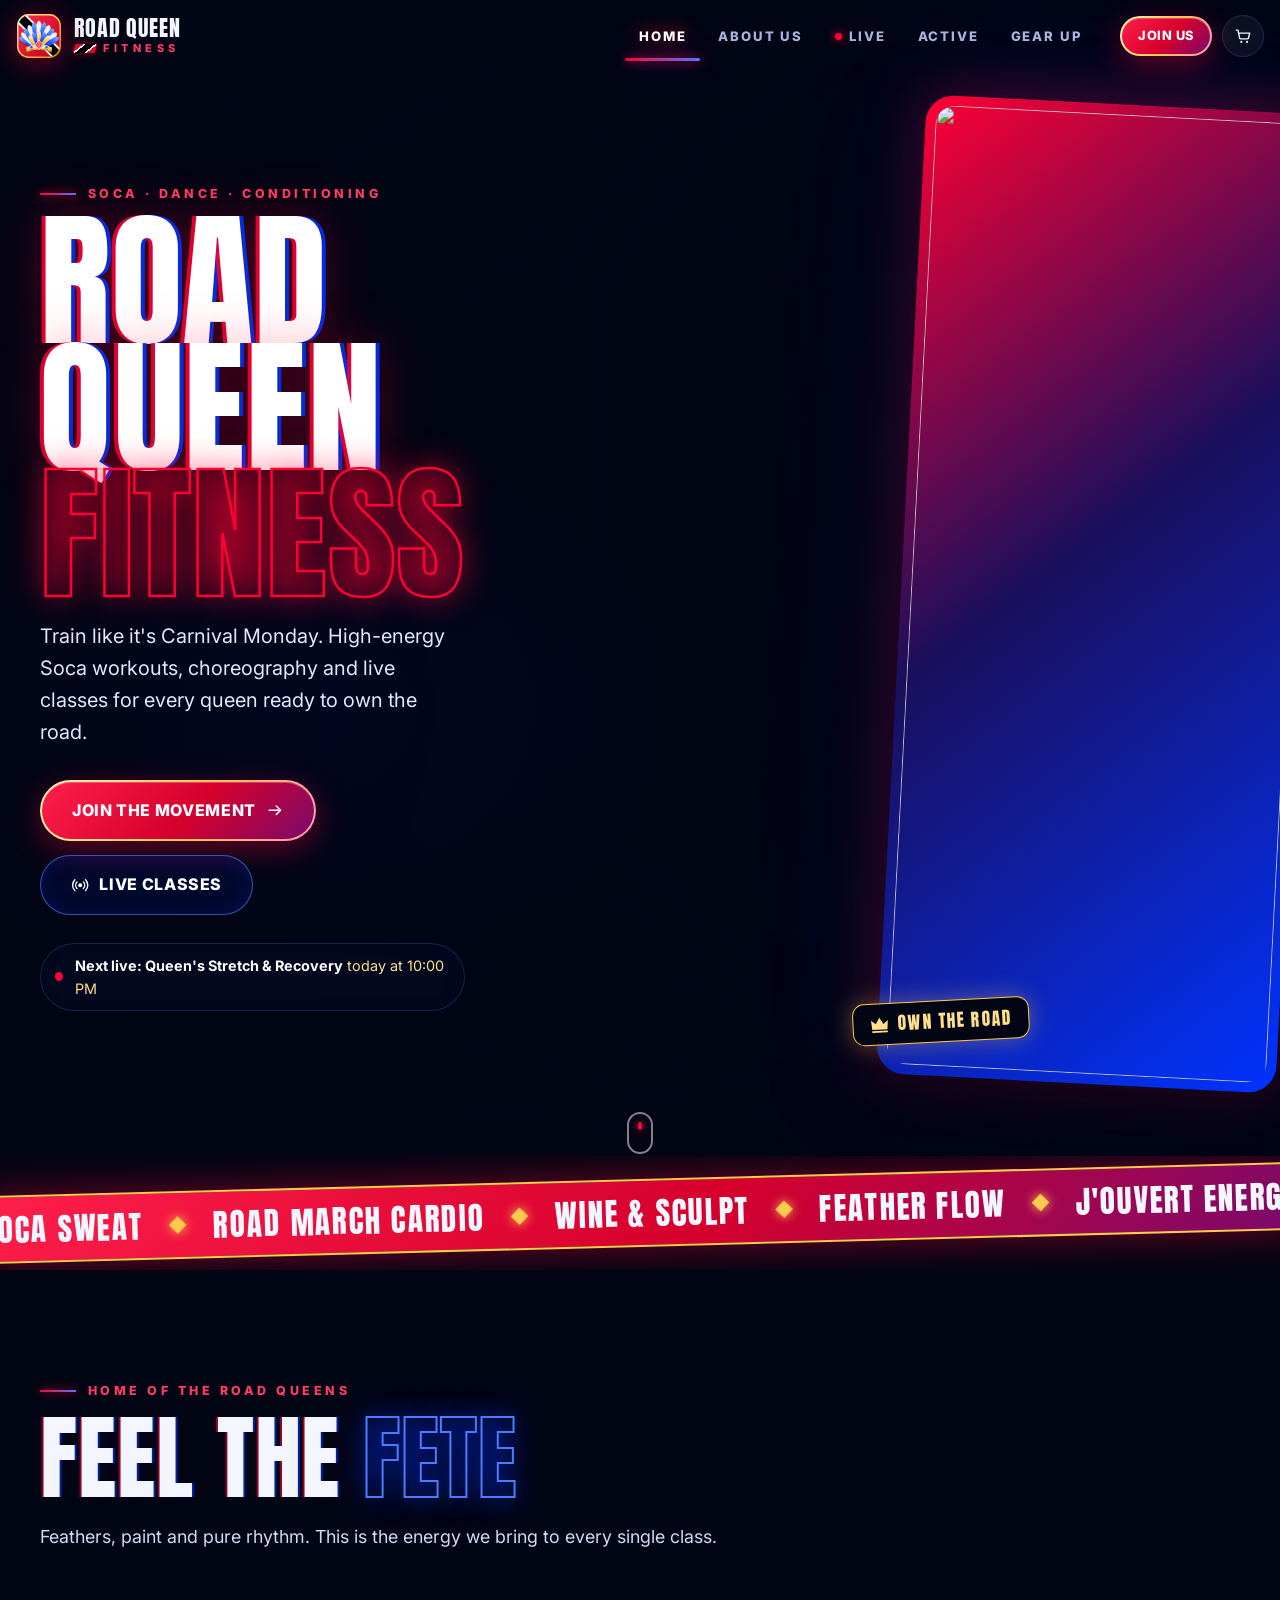
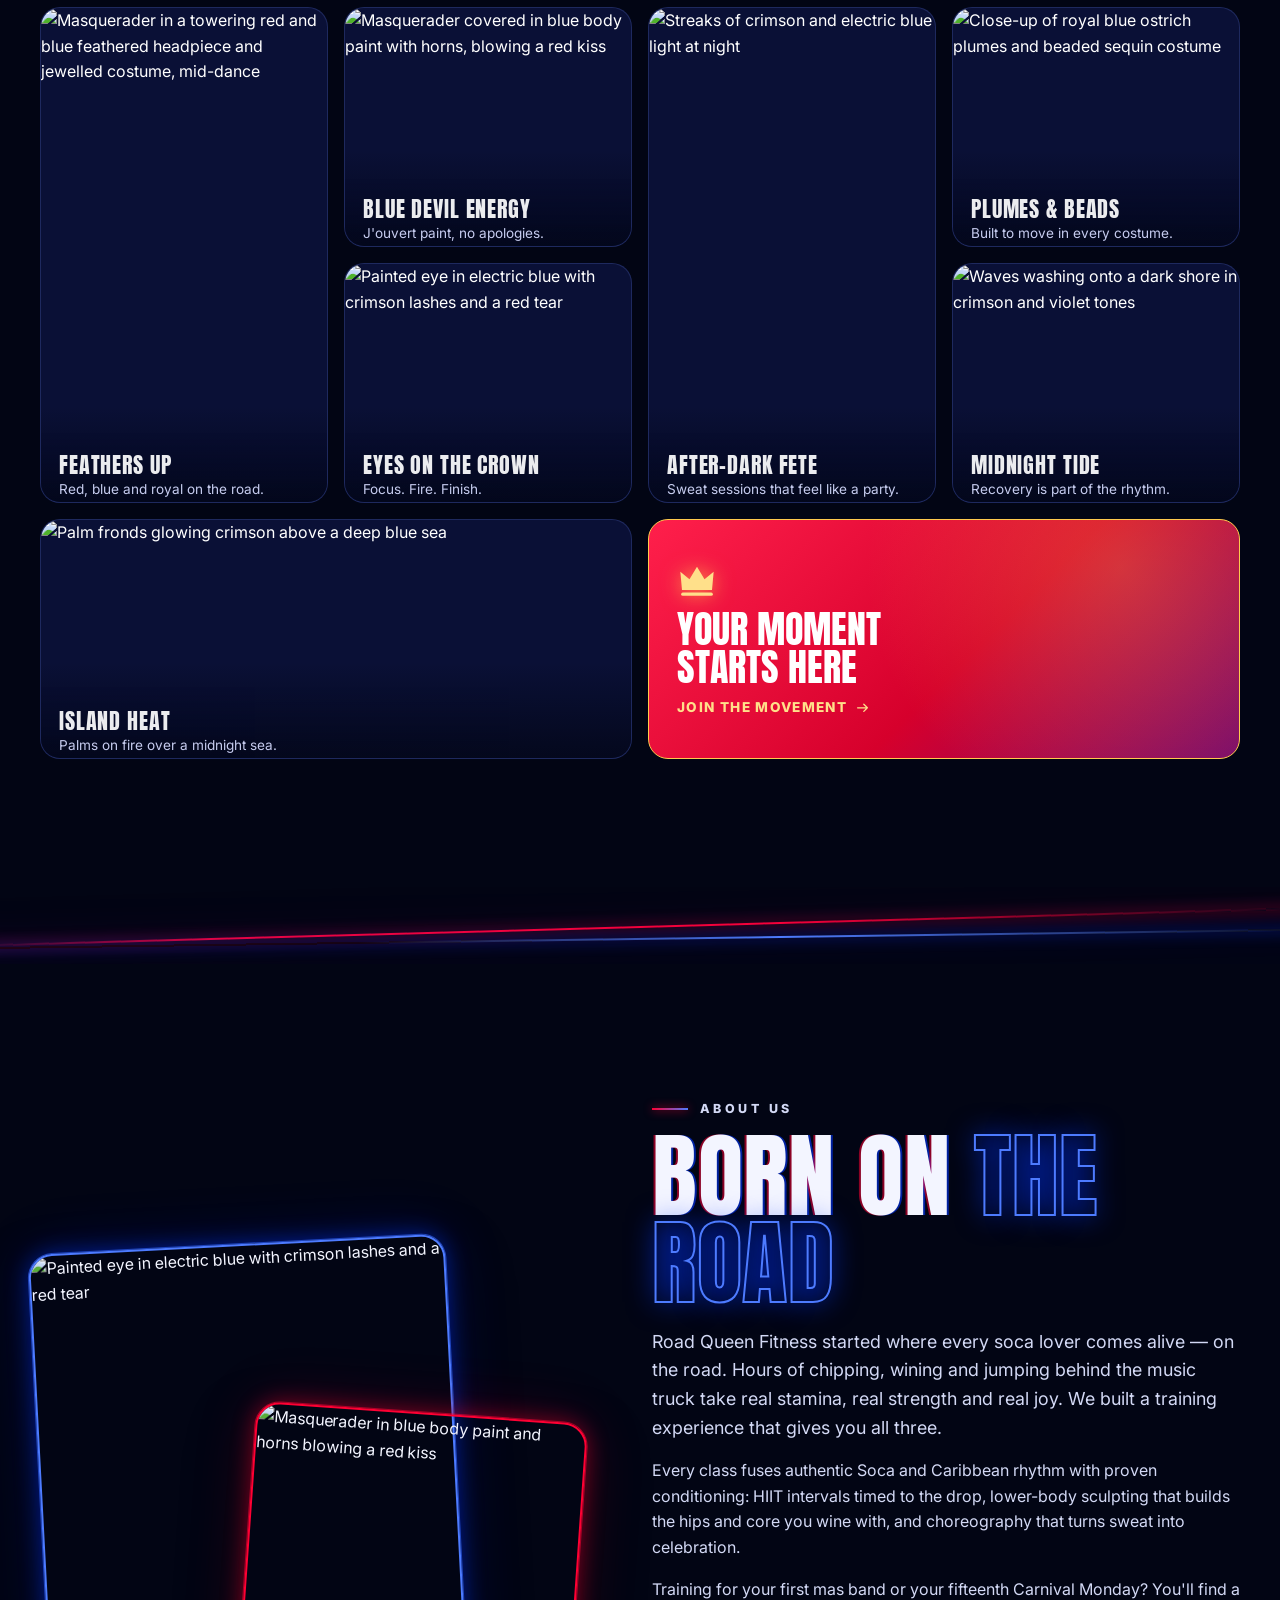
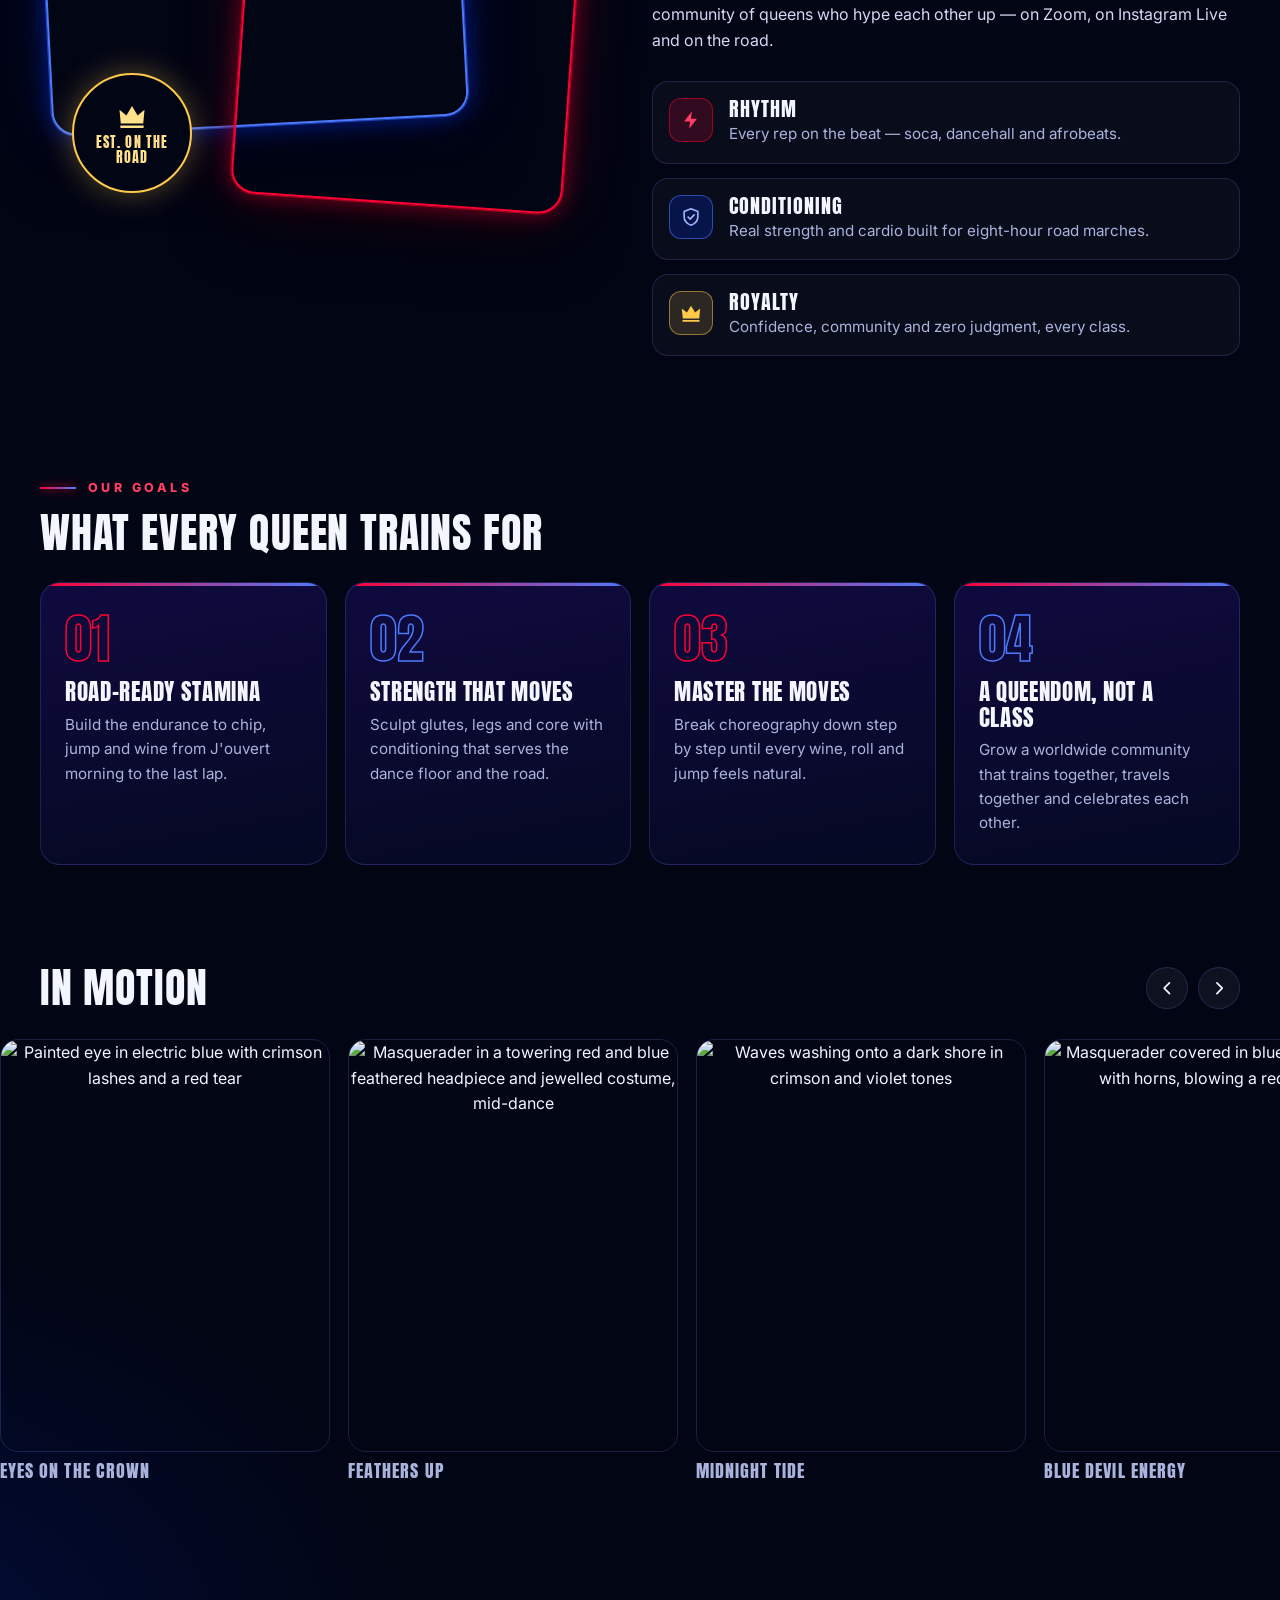
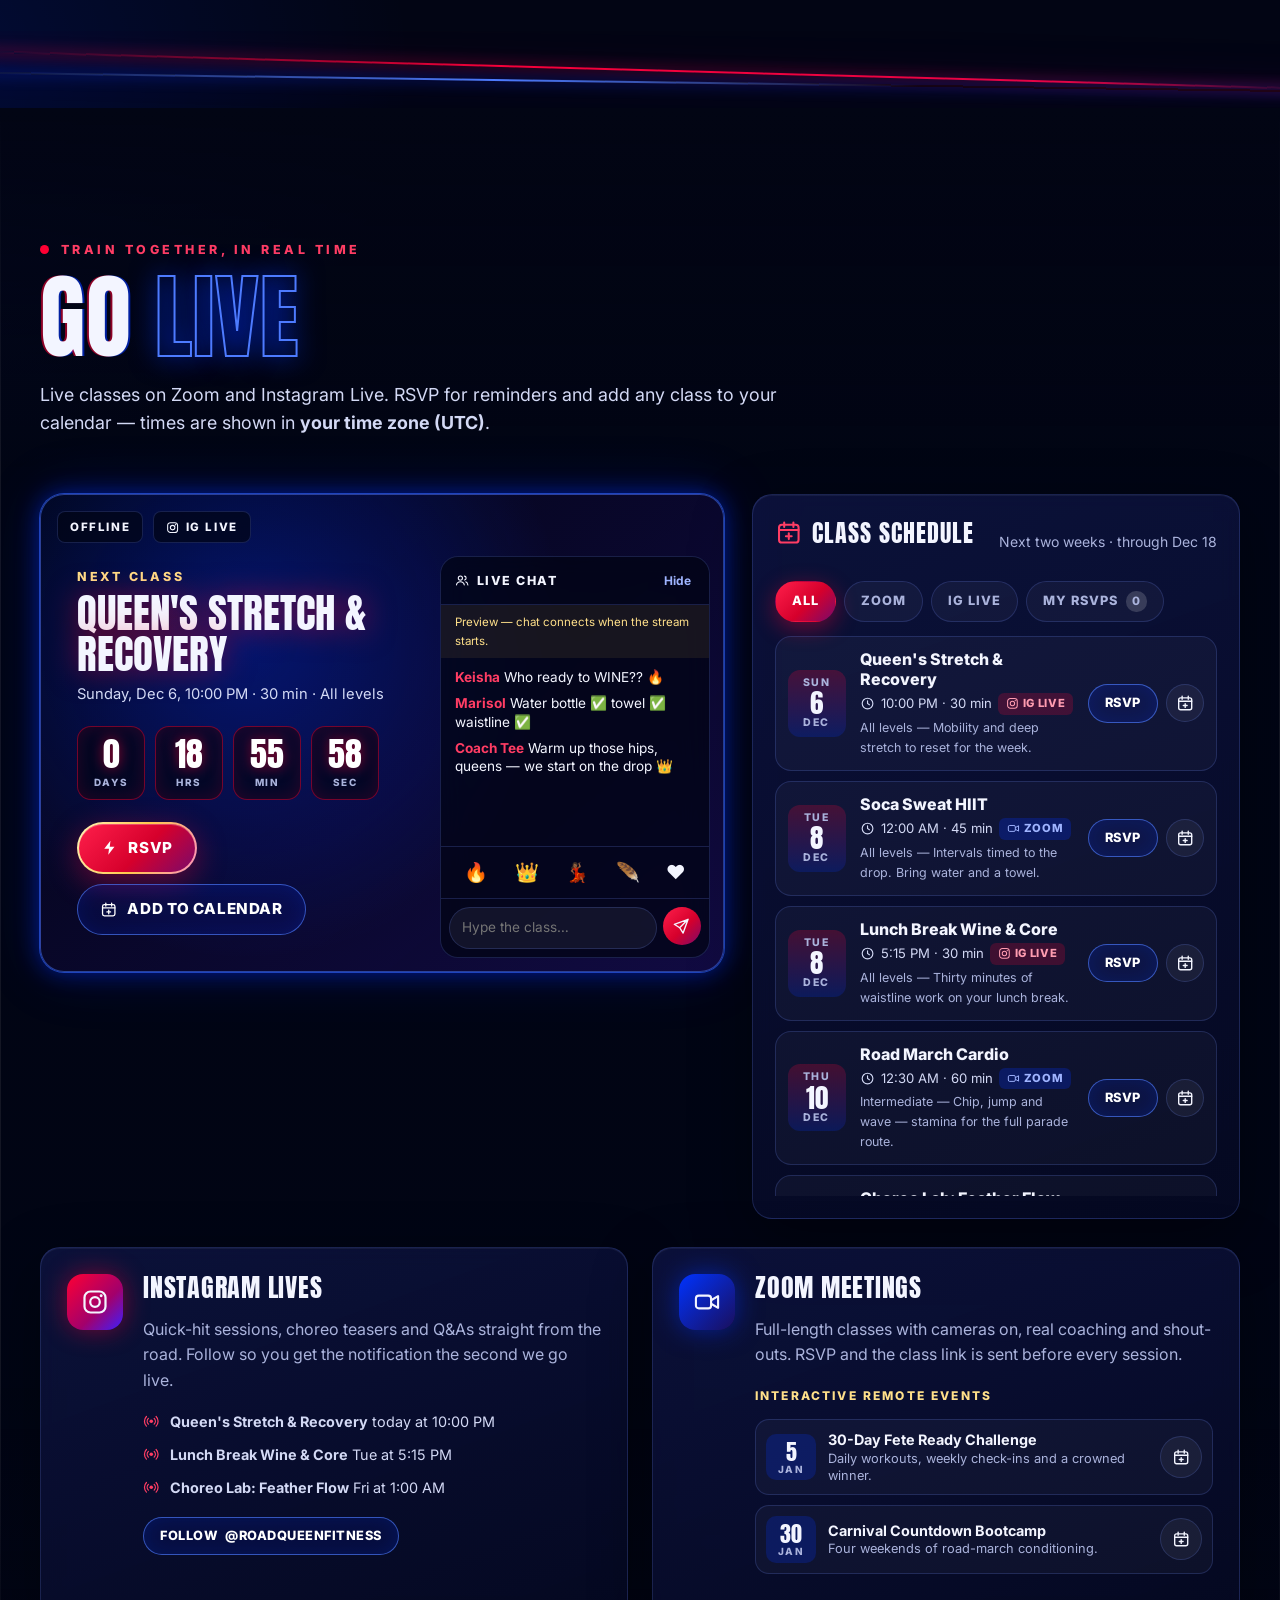
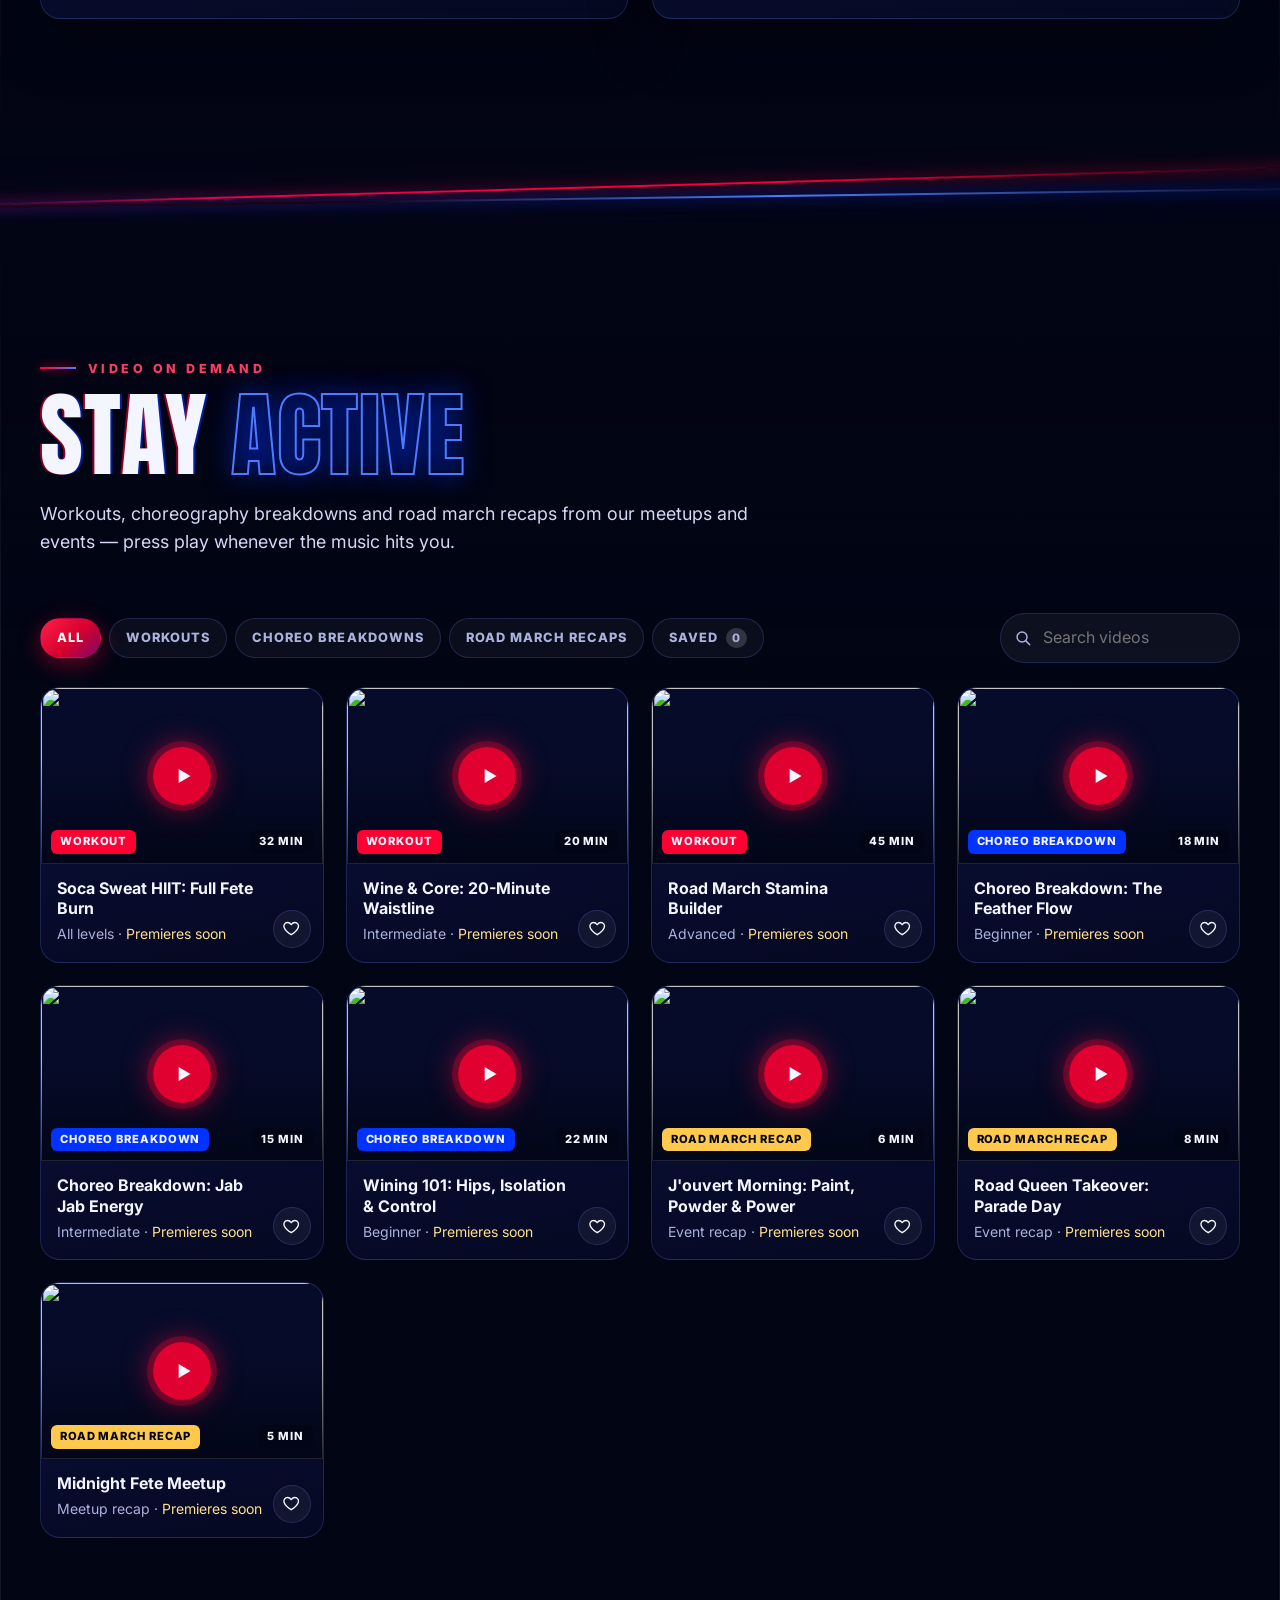
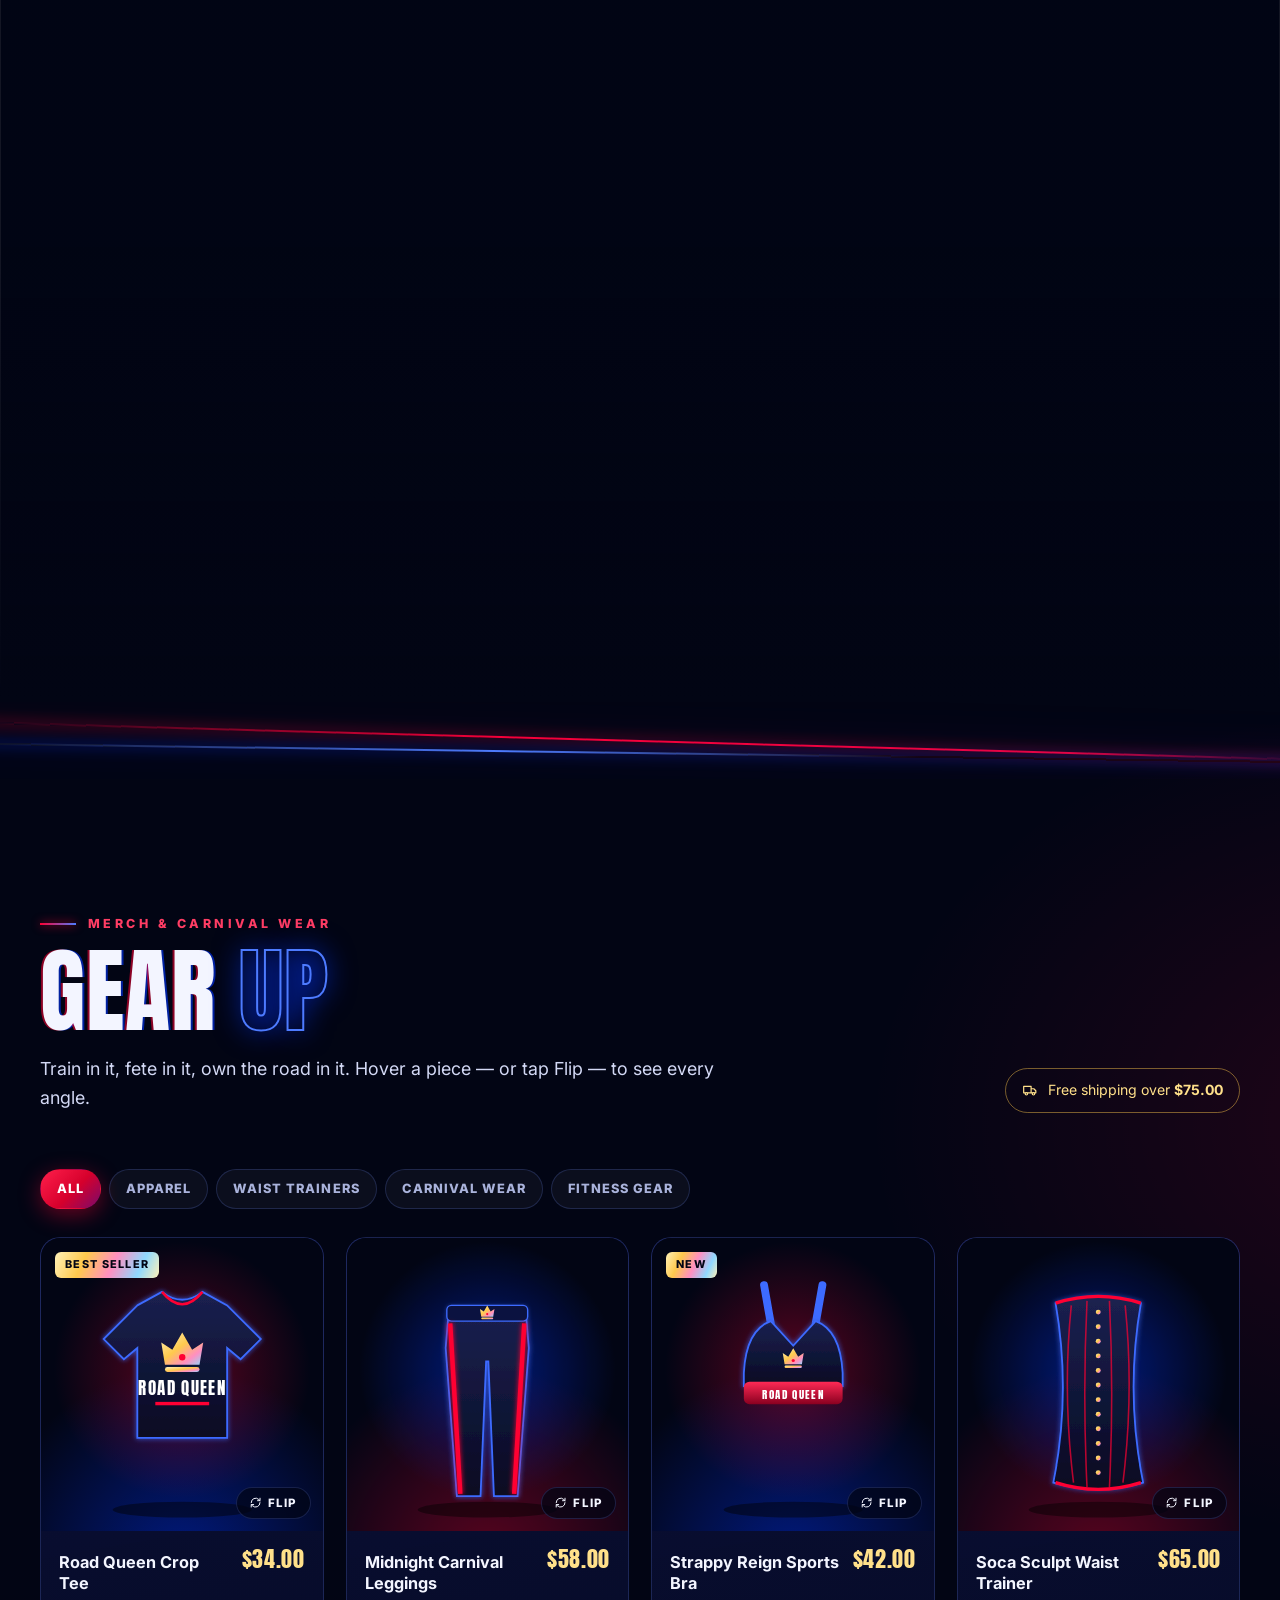
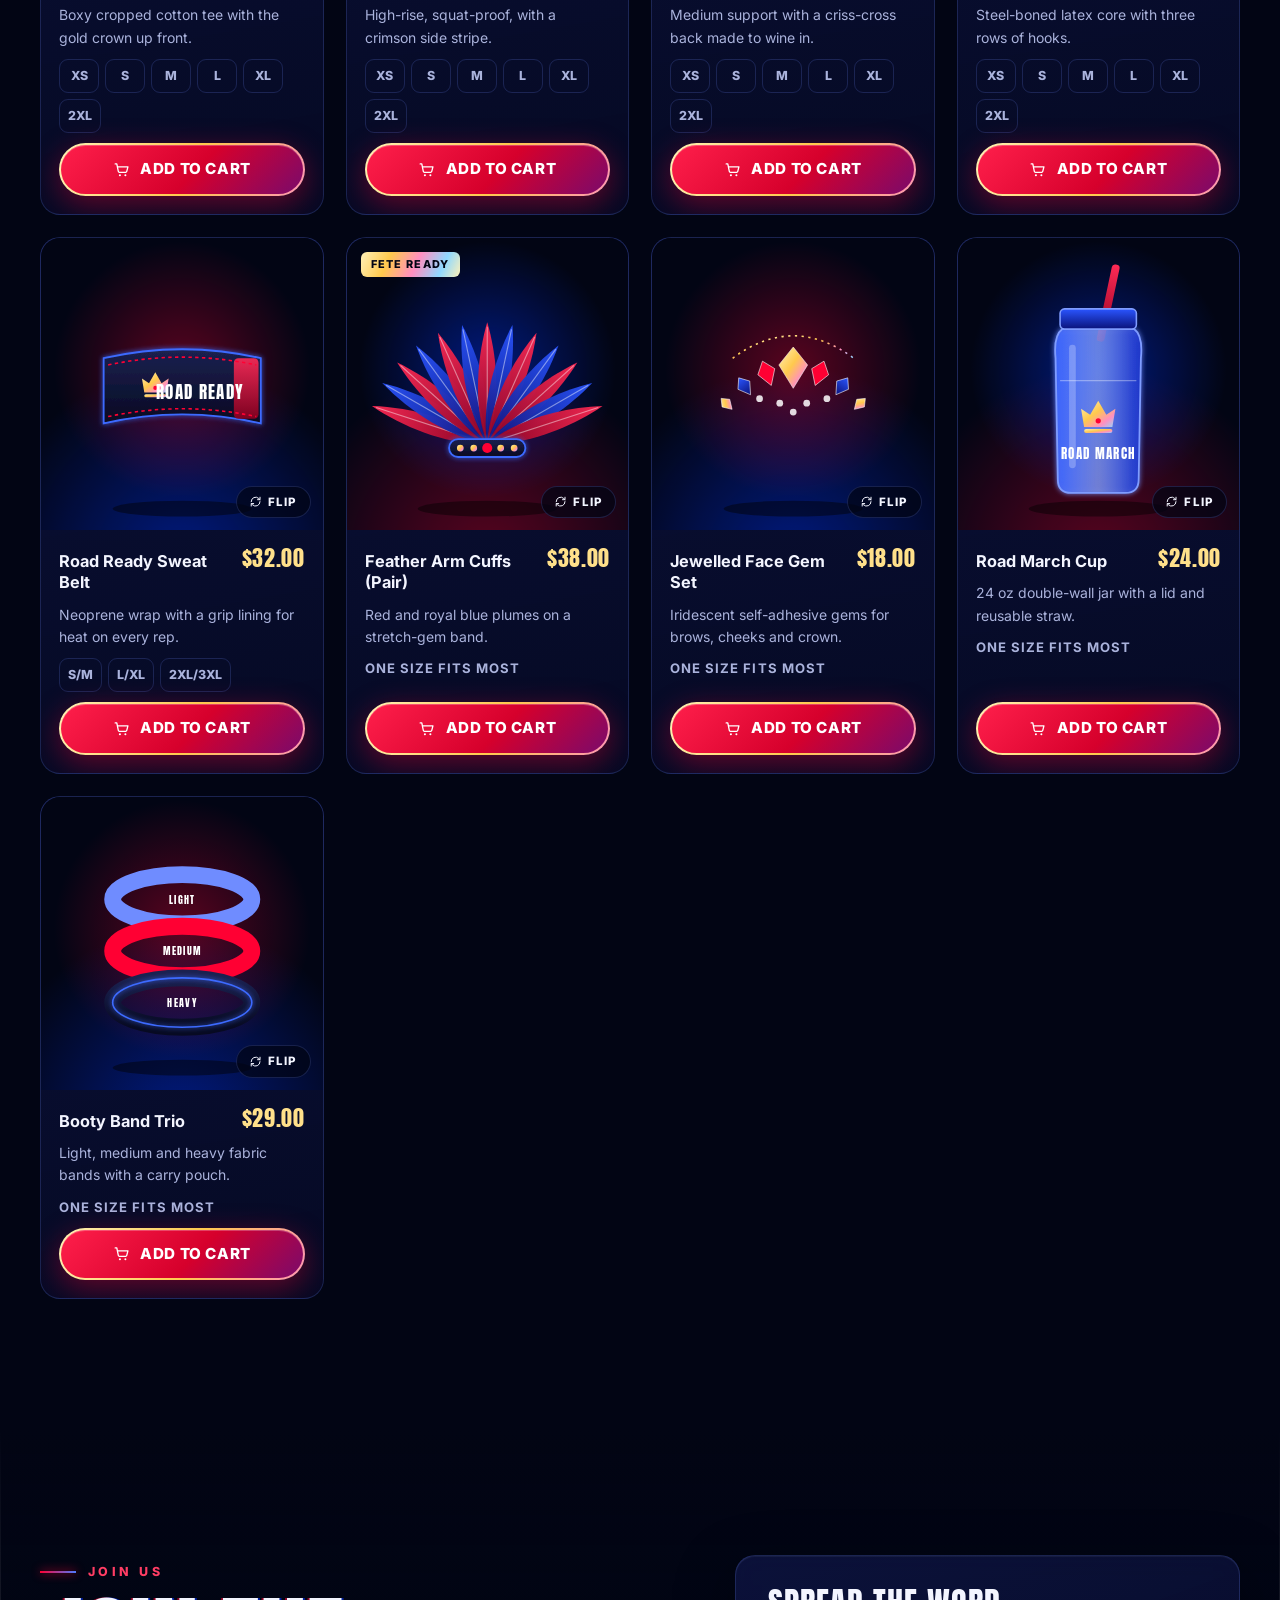
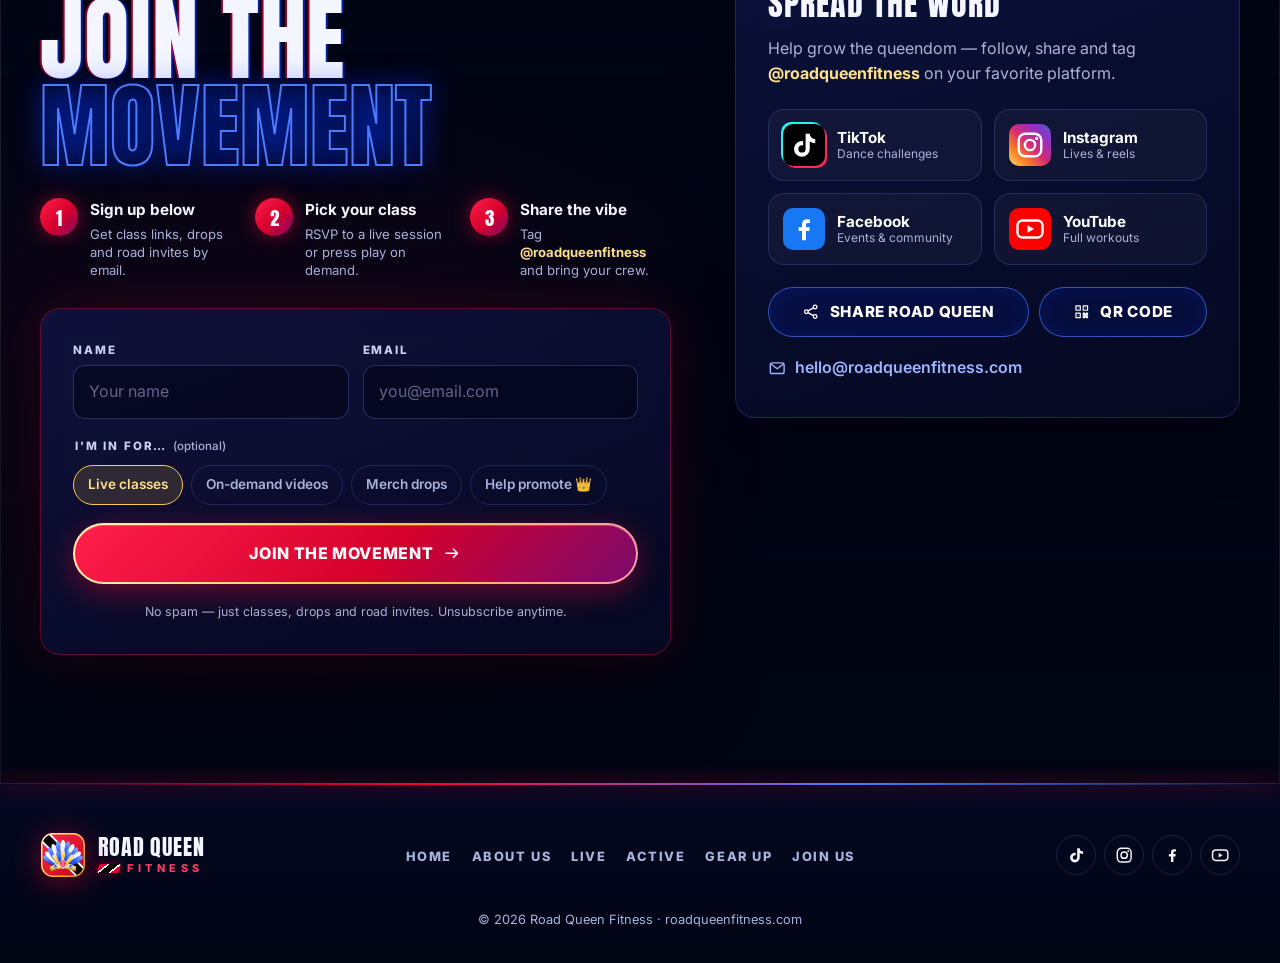
==== commit 81746278: "New logo: carnival feather headpiece on the Trinidad & Tobago flag - icon.svg: a jewelled mas headpi" ====
--- a/index.html
+++ b/index.html
@@ -13,7 +13,9 @@
   <link rel="canonical" href="https://roadqueenfitness.com/">
   <meta property="og:image" content="https://roadqueenfitness.com/img/og-image.jpg">
   <meta name="twitter:card" content="summary_large_image">
+  <link rel="icon" href="favicon.ico" sizes="32x32">
   <link rel="icon" href="icon.svg" type="image/svg+xml">
+  <link rel="apple-touch-icon" href="apple-touch-icon.png">
   <link rel="preconnect" href="https://fonts.googleapis.com">
   <link rel="preconnect" href="https://fonts.gstatic.com" crossorigin>
   <link href="https://fonts.googleapis.com/css2?family=Anton&family=Inter:wght@400;500;600;700;800&display=swap" rel="stylesheet">
@@ -75,7 +77,7 @@
   <header class="site-header" id="site-header">
     <div class="header-inner">
       <a class="brand" href="#home" aria-label="Road Queen Fitness — home">
-        <img class="brand-mark" src="icon.svg" alt="" width="40" height="40">
+        <img class="brand-mark" src="icon.svg" alt="" width="46" height="46">
         <span class="brand-text"><strong>Road Queen</strong><small>Fitness</small></span>
       </a>
 
@@ -478,7 +480,7 @@
   <footer class="site-footer">
     <div class="container footer-inner">
       <a class="brand" href="#home" aria-label="Back to top">
-        <img class="brand-mark" src="icon.svg" alt="" width="40" height="40">
+        <img class="brand-mark" src="icon.svg" alt="" width="46" height="46">
         <span class="brand-text"><strong>Road Queen</strong><small>Fitness</small></span>
       </a>
       <nav aria-label="Footer">
--- a/css/style.css
+++ b/css/style.css
@@ -134,10 +134,13 @@
 .header-inner { height: 100%; width: min(1280px, 100% - 32px); margin-inline: auto; display: flex; align-items: center; gap: 24px; }
 
 .brand { display: inline-flex; align-items: center; gap: 12px; text-decoration: none; color: var(--text); flex-shrink: 0; }
-.brand-mark { width: 40px; height: 40px; filter: drop-shadow(0 0 10px rgba(255, 0, 51, 0.45)); }
+.brand-mark { width: 46px; height: 46px; filter: drop-shadow(0 4px 14px rgba(255, 0, 51, 0.45)); transition: transform 0.4s var(--ease); }
+.brand:hover .brand-mark { transform: rotate(-6deg) scale(1.06); }
 .brand-text { display: grid; line-height: 1; }
 .brand-text strong { font: 400 1.35rem/1 var(--font-display); text-transform: uppercase; letter-spacing: 0.04em; }
-.brand-text small { font-size: 0.68rem; font-weight: 800; letter-spacing: 0.42em; text-transform: uppercase; color: var(--red-bright); margin-top: 3px; }
+.brand-text small { display: flex; align-items: center; gap: 7px; font-size: 0.68rem; font-weight: 800; letter-spacing: 0.42em; text-transform: uppercase; color: var(--red-bright); margin-top: 4px; }
+/* Trinidad & Tobago flag chip: red field, black band edged in white */
+.brand-text small::before { content: ''; flex-shrink: 0; width: 22px; height: 9px; border-radius: 2px; background: linear-gradient(135deg, #e4002b 0 27%, #fff 27% 35%, #000 35% 65%, #fff 65% 73%, #e4002b 73%); transform: skewX(-14deg); box-shadow: 0 0 8px rgba(228, 0, 43, 0.55); }
 
 .primary-nav { position: relative; margin-left: auto; }
 .primary-nav ul { display: flex; gap: 4px; list-style: none; margin: 0; padding: 0; }
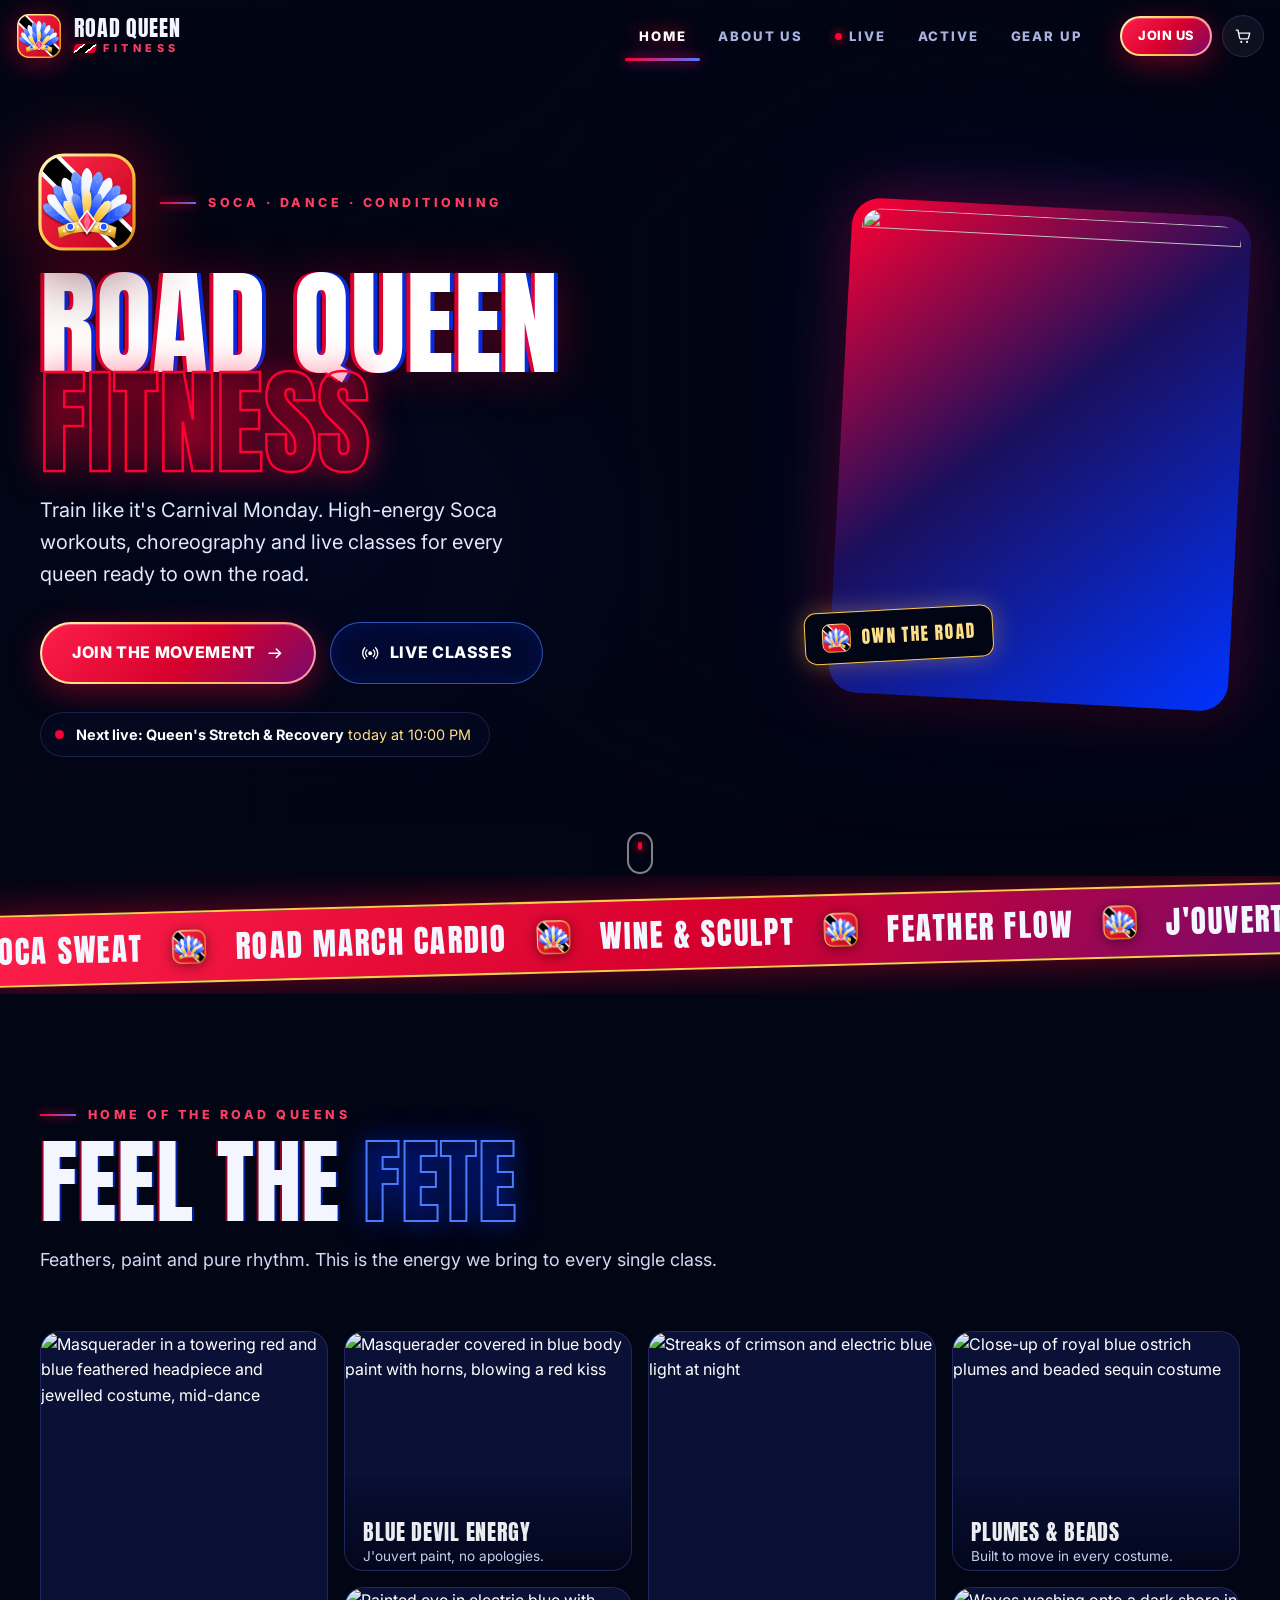
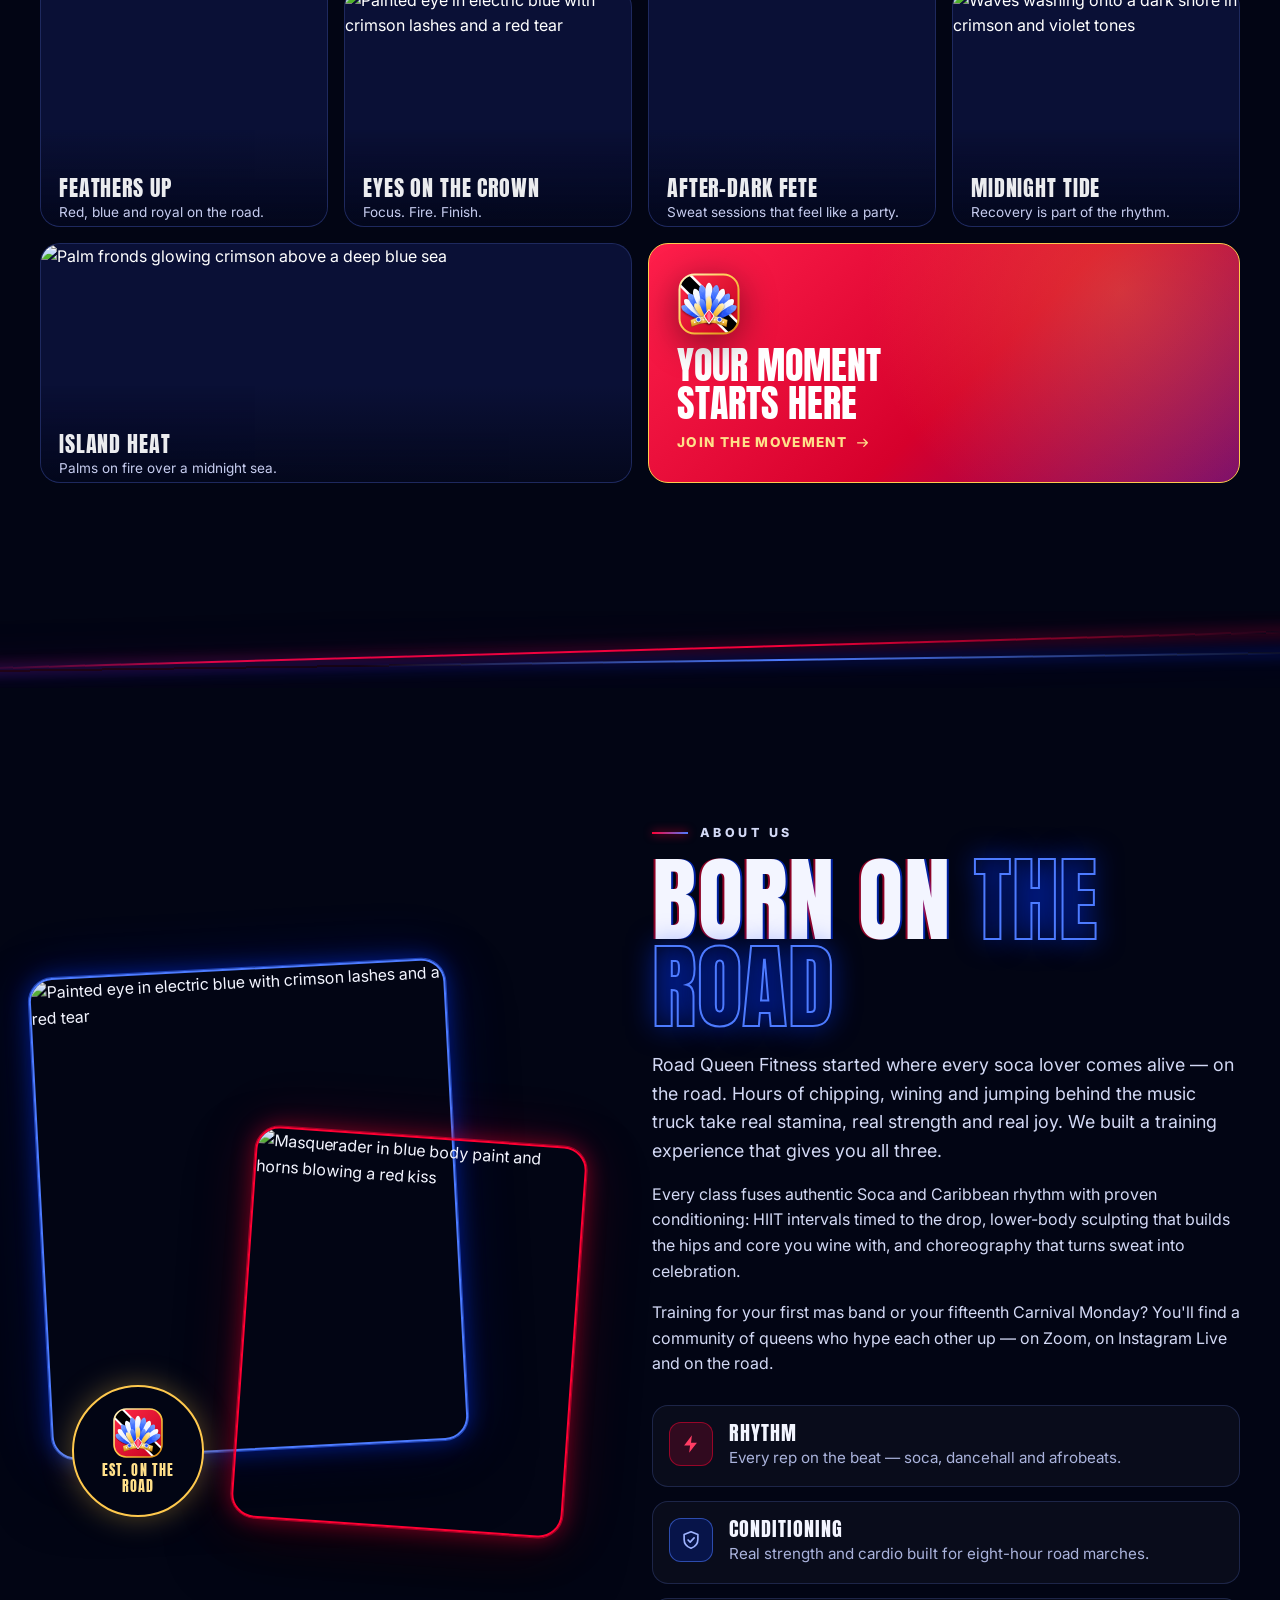
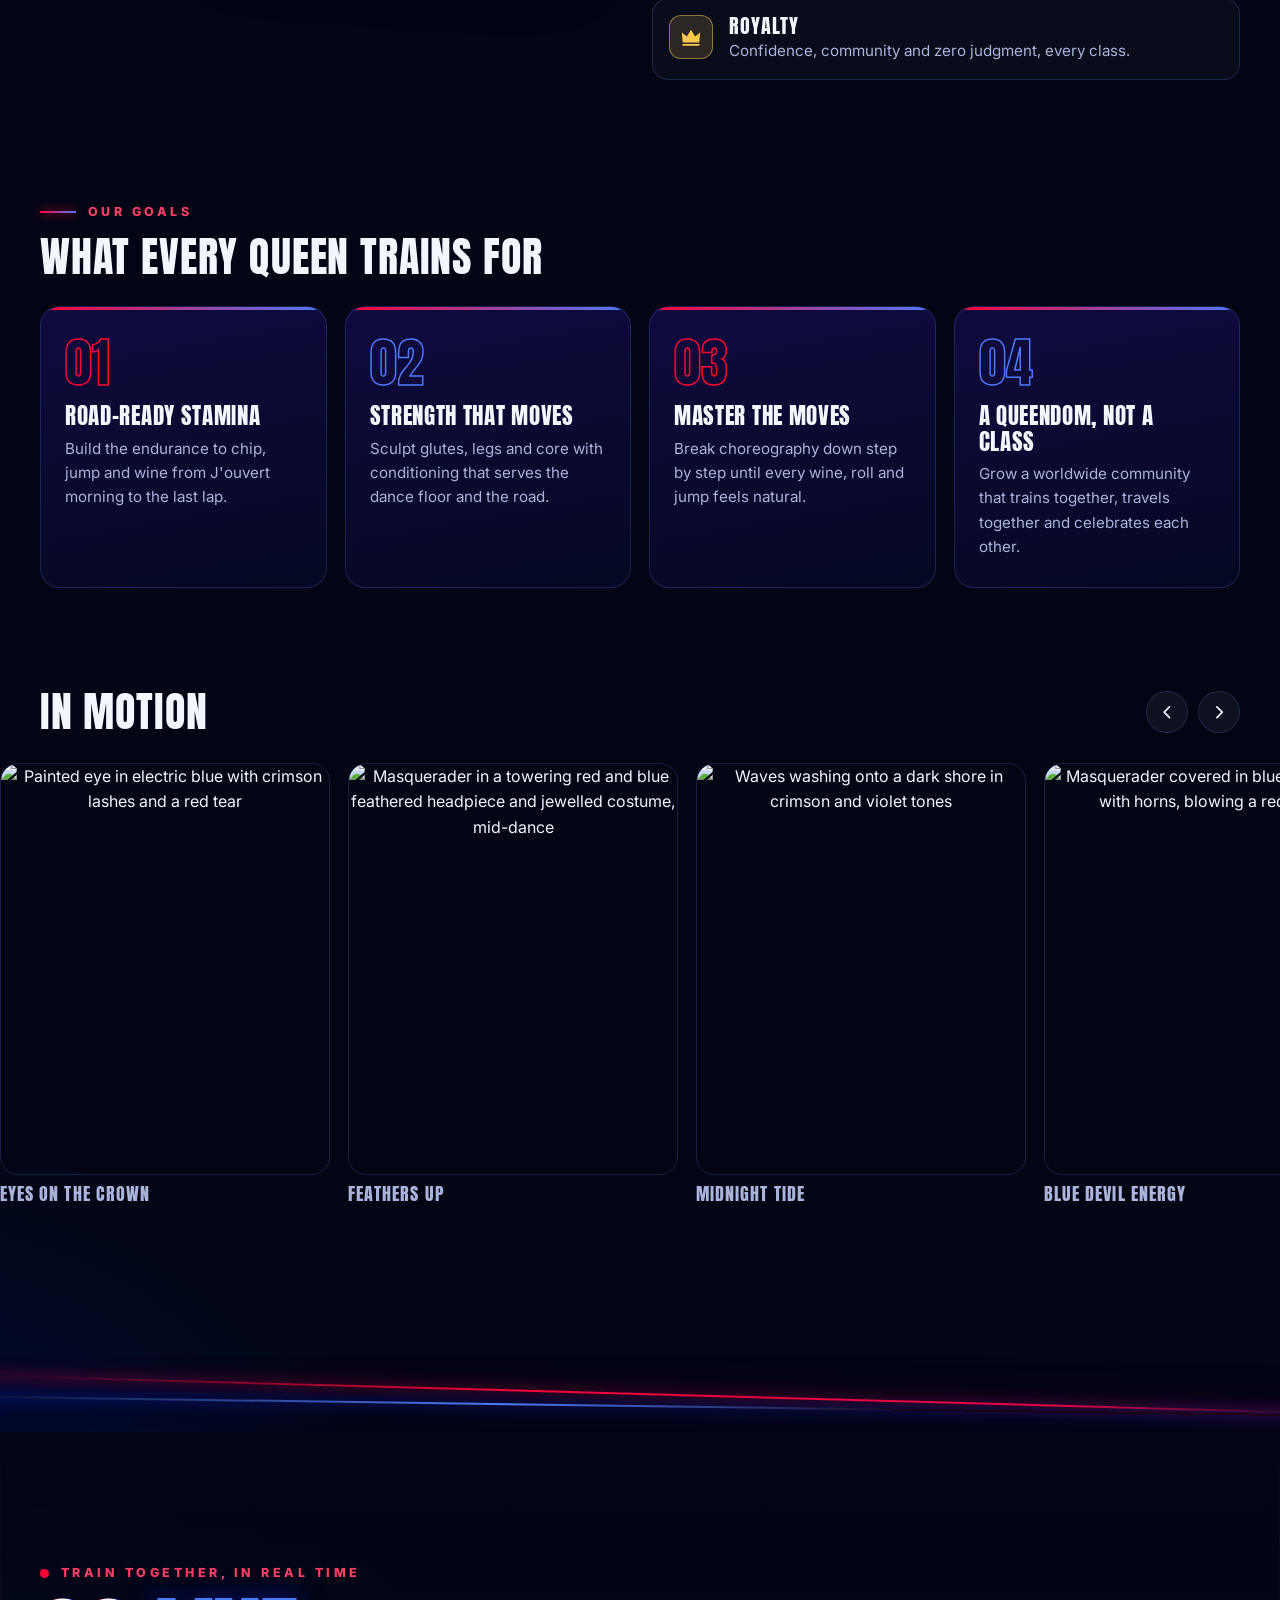
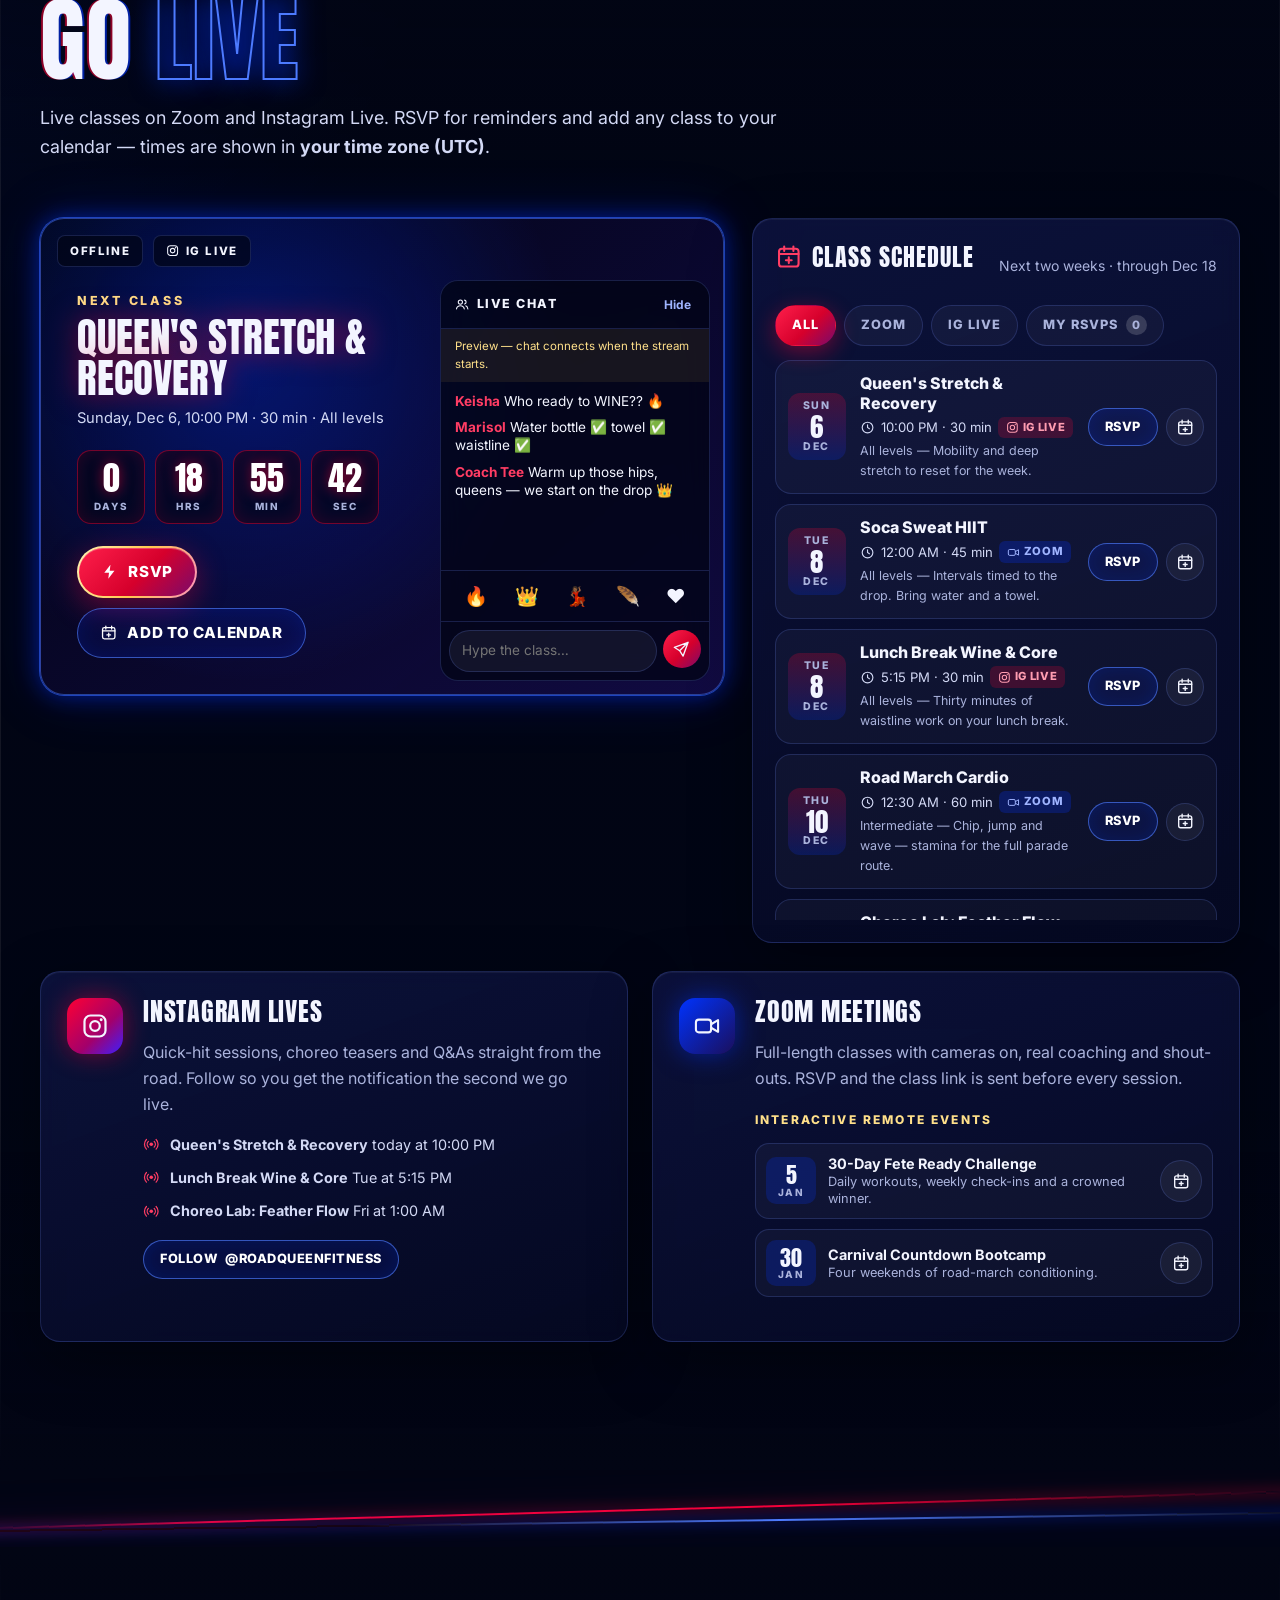
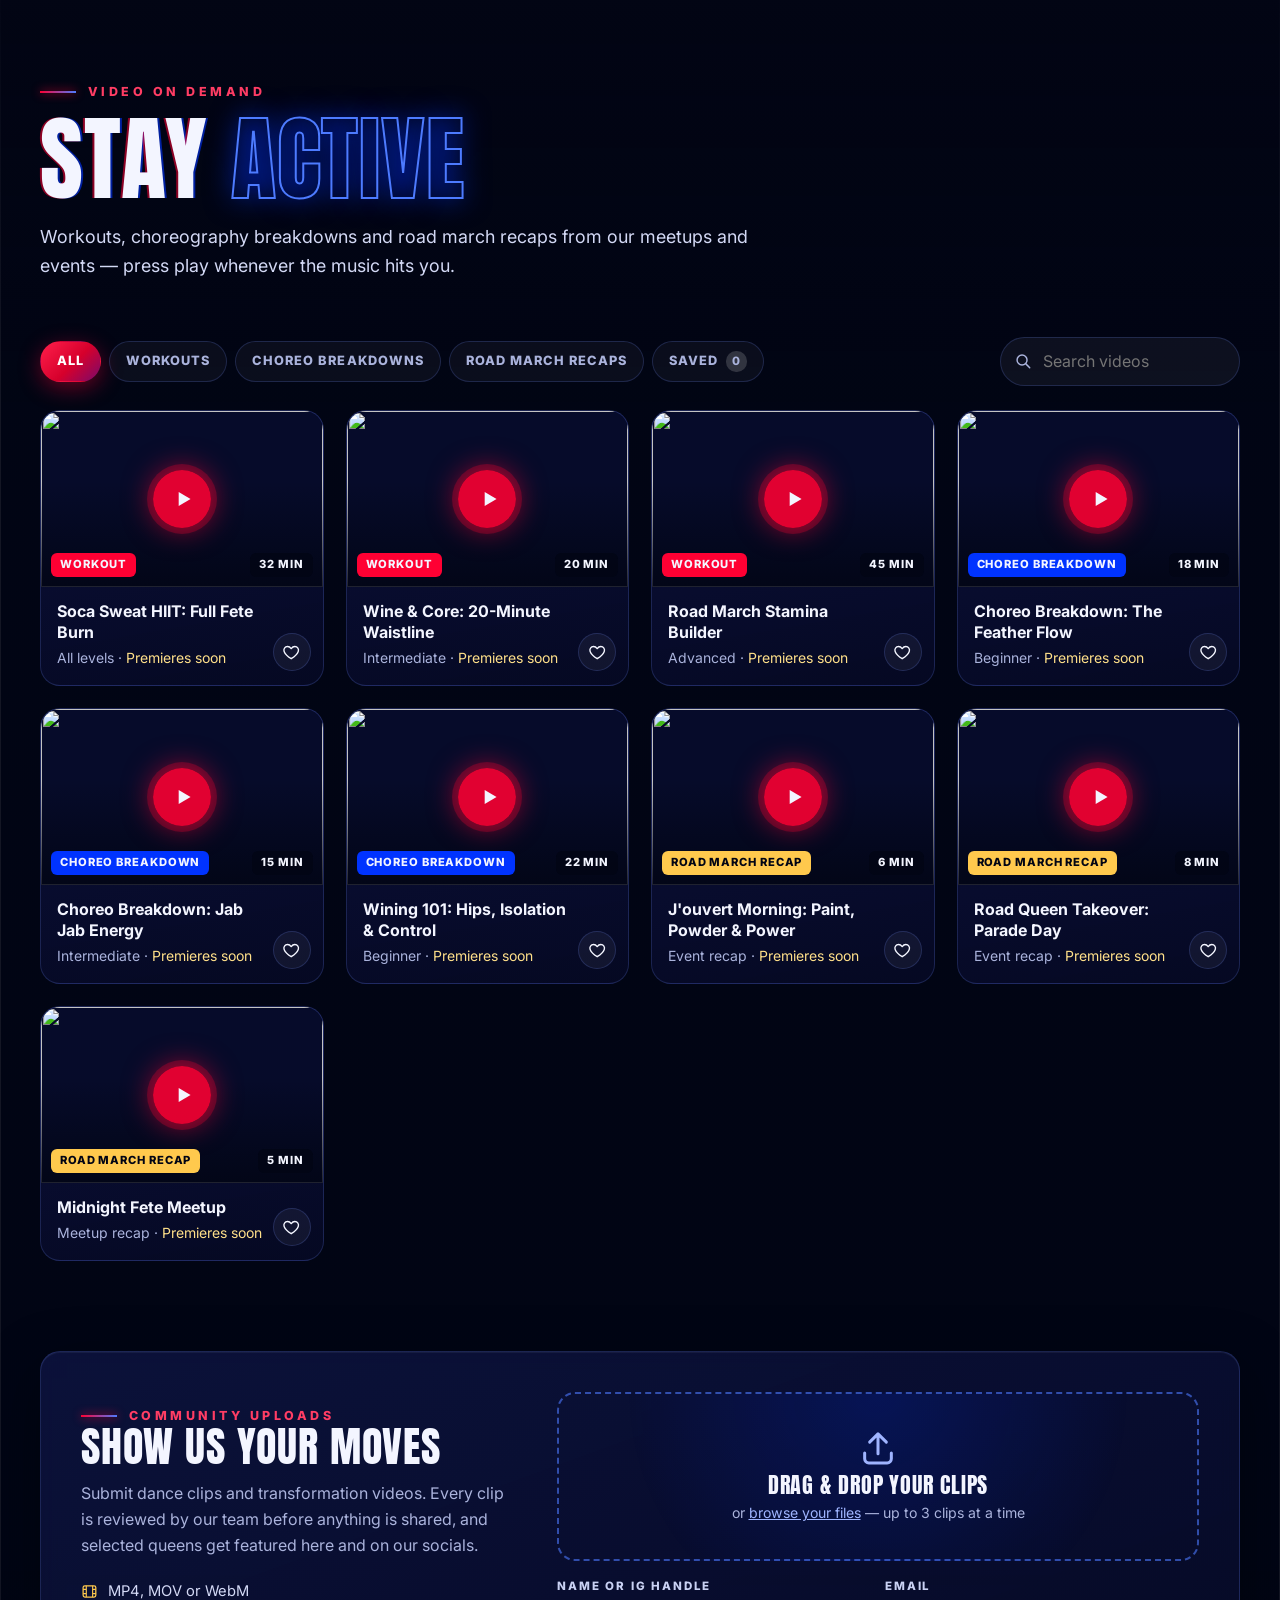
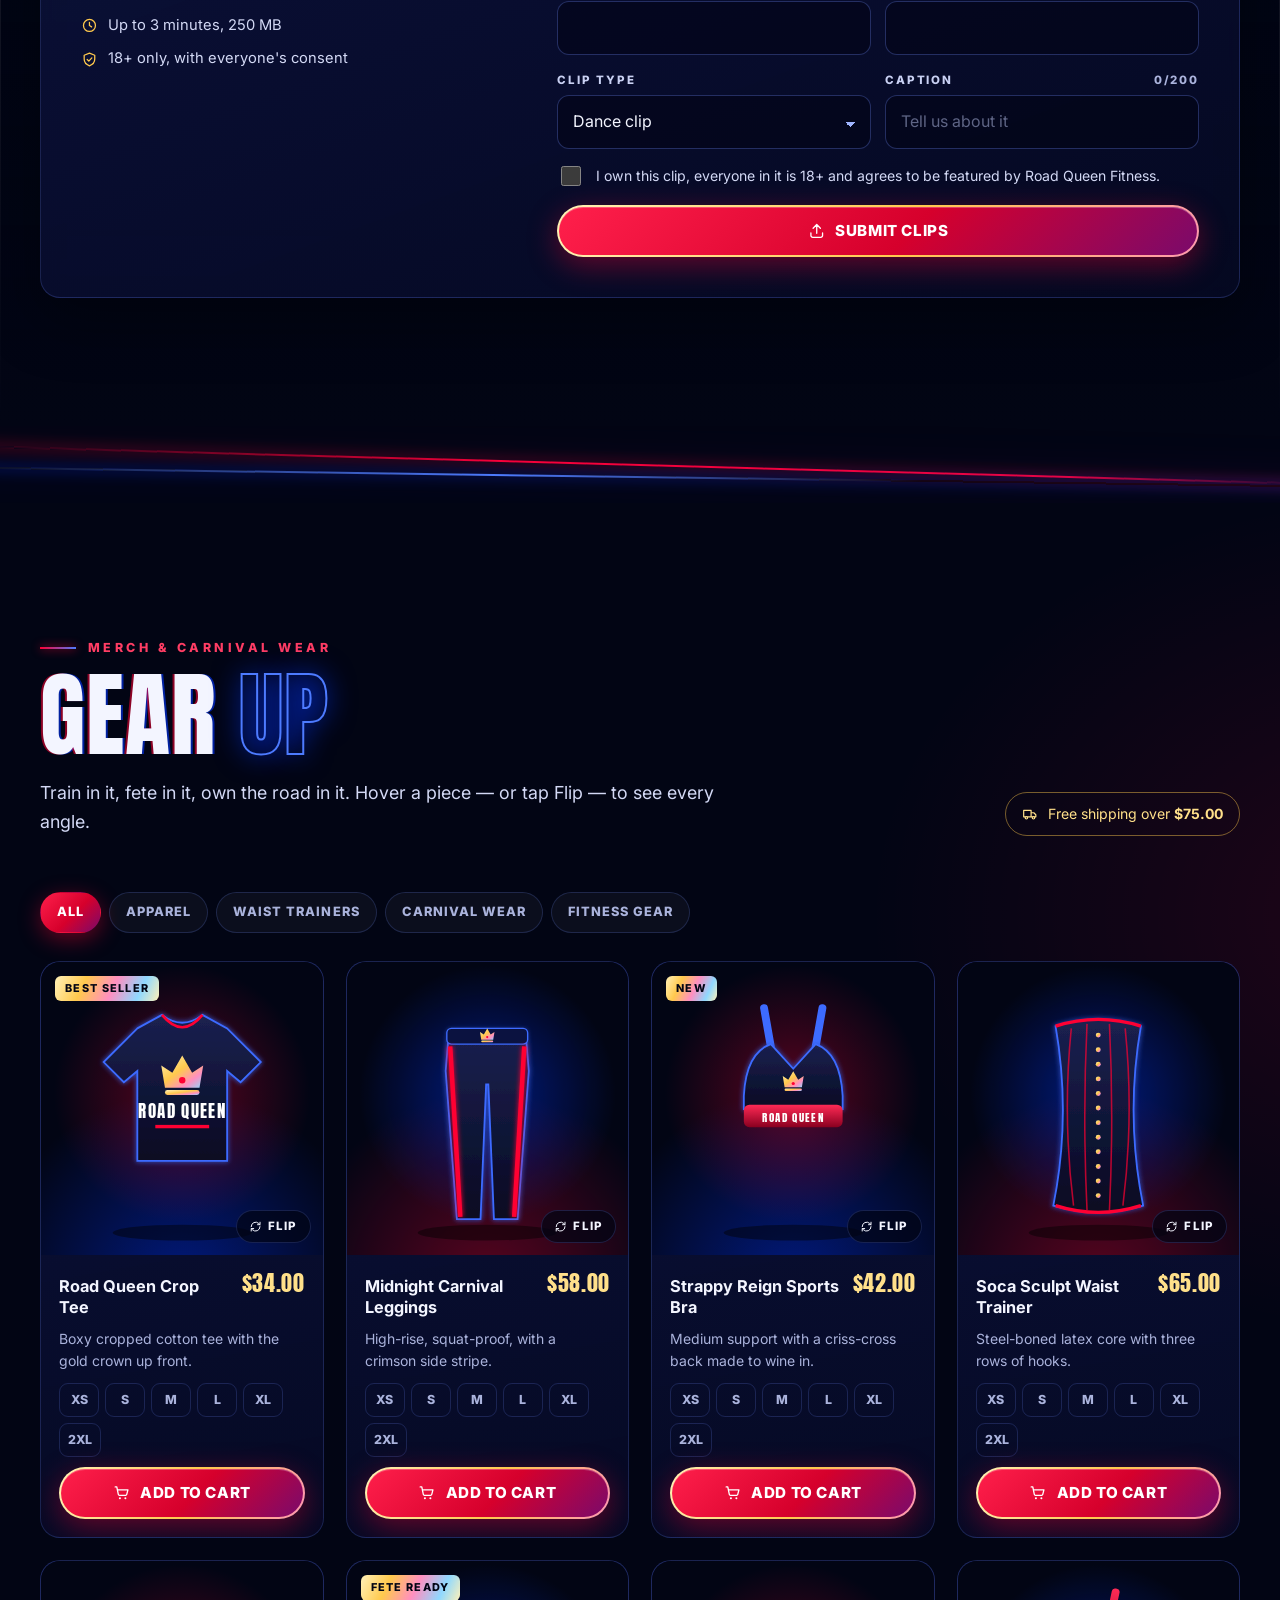
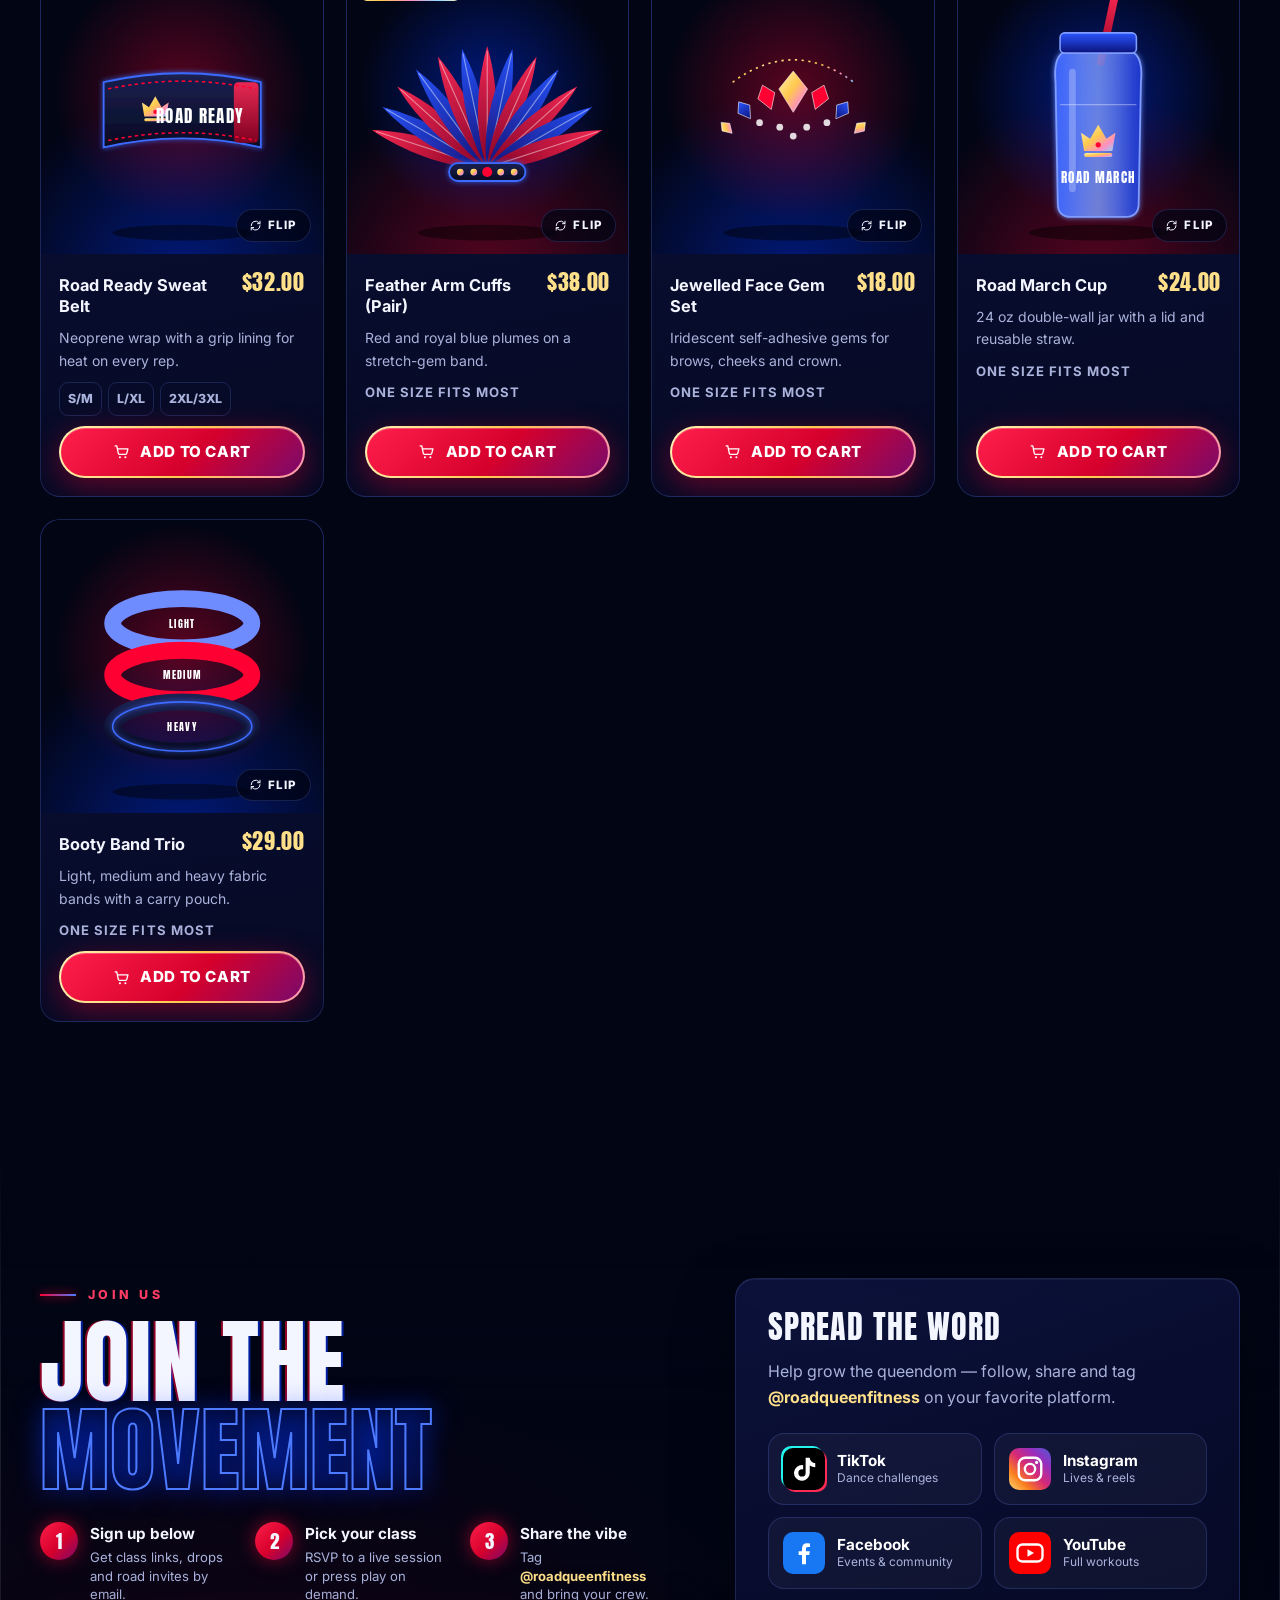
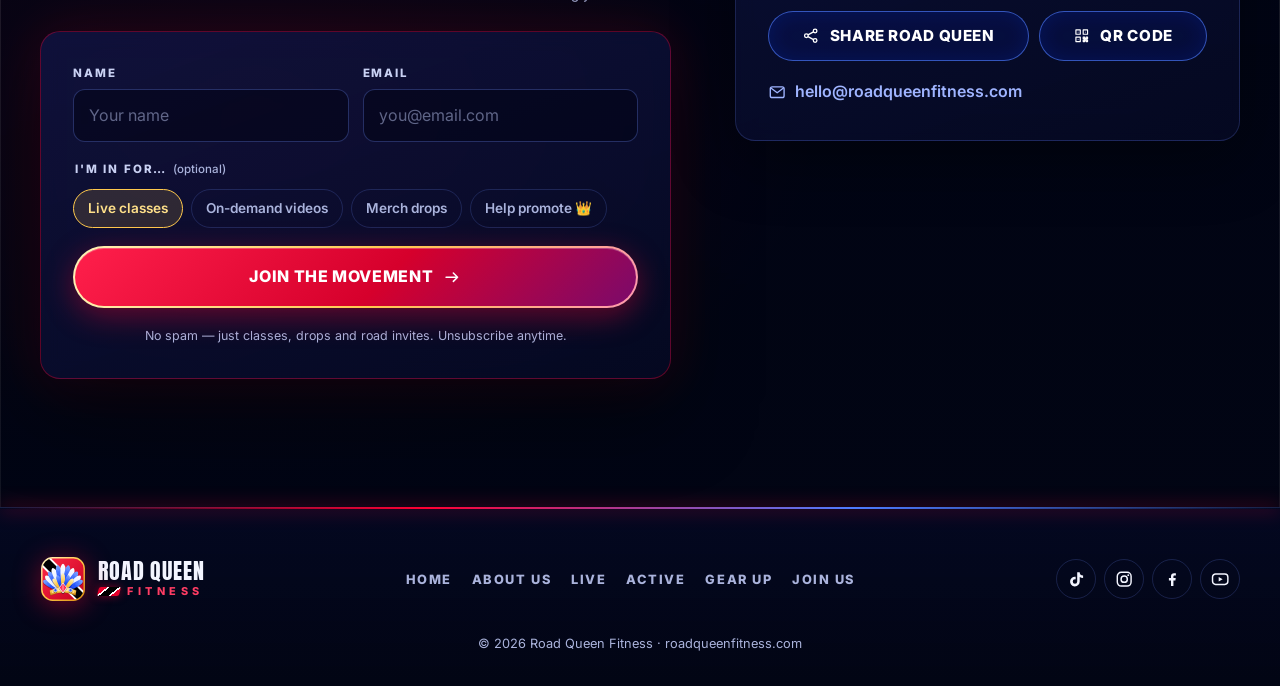
==== commit bef61893: "Feature the logo across the site - Hero: the logo leads, beside "Soca · Dance · Conditioning", poppi" ====
--- a/index.html
+++ b/index.html
@@ -119,7 +119,10 @@
       <div class="hero-shade" aria-hidden="true"></div>
       <div class="hero-inner container">
         <div class="hero-copy">
-          <p class="eyebrow"><span class="eyebrow-line" aria-hidden="true"></span>Soca · Dance · Conditioning</p>
+          <div class="hero-brand">
+            <img class="hero-logo" src="icon.svg" alt="" width="116" height="116">
+            <p class="eyebrow"><span class="eyebrow-line" aria-hidden="true"></span>Soca · Dance · Conditioning</p>
+          </div>
           <h1 class="hero-title" id="hero-title">
             <span class="hero-title-line" data-text="Road Queen">Road Queen</span>
             <span class="hero-title-line hero-title-outline">Fitness</span>
@@ -136,7 +139,7 @@
         </div>
         <figure class="hero-card" aria-hidden="true">
           <img src="img/dancer-feathers.jpg" alt="" width="768" height="960">
-          <figcaption><svg class="icon" aria-hidden="true"><use href="#i-crown"/></svg> Own the road</figcaption>
+          <figcaption><img src="icon.svg" alt="" width="30" height="30"> Own the road</figcaption>
         </figure>
       </div>
       <a class="scroll-cue" href="#vibe" aria-label="Scroll to the gallery"><span></span></a>
@@ -145,8 +148,8 @@
     <div class="marquee-wrap" aria-hidden="true">
     <div class="marquee">
       <div class="marquee-track">
-        <span>Soca Sweat</span><i></i><span>Road March Cardio</span><i></i><span>Wine &amp; Sculpt</span><i></i><span>Feather Flow</span><i></i><span>J'ouvert Energy</span><i></i><span>Queen Stretch</span><i></i>
-        <span>Soca Sweat</span><i></i><span>Road March Cardio</span><i></i><span>Wine &amp; Sculpt</span><i></i><span>Feather Flow</span><i></i><span>J'ouvert Energy</span><i></i><span>Queen Stretch</span><i></i>
+        <span>Soca Sweat</span><img class="marquee-mark" src="icon.svg" alt="" width="34" height="34"><span>Road March Cardio</span><img class="marquee-mark" src="icon.svg" alt="" width="34" height="34"><span>Wine &amp; Sculpt</span><img class="marquee-mark" src="icon.svg" alt="" width="34" height="34"><span>Feather Flow</span><img class="marquee-mark" src="icon.svg" alt="" width="34" height="34"><span>J'ouvert Energy</span><img class="marquee-mark" src="icon.svg" alt="" width="34" height="34"><span>Queen Stretch</span><img class="marquee-mark" src="icon.svg" alt="" width="34" height="34">
+        <span>Soca Sweat</span><img class="marquee-mark" src="icon.svg" alt="" width="34" height="34"><span>Road March Cardio</span><img class="marquee-mark" src="icon.svg" alt="" width="34" height="34"><span>Wine &amp; Sculpt</span><img class="marquee-mark" src="icon.svg" alt="" width="34" height="34"><span>Feather Flow</span><img class="marquee-mark" src="icon.svg" alt="" width="34" height="34"><span>J'ouvert Energy</span><img class="marquee-mark" src="icon.svg" alt="" width="34" height="34"><span>Queen Stretch</span><img class="marquee-mark" src="icon.svg" alt="" width="34" height="34">
       </div>
     </div>
     </div>
@@ -170,7 +173,7 @@
         <div class="about-collage" data-reveal>
           <figure class="collage-a"><img src="img/eye.jpg" alt="Painted eye in electric blue with crimson lashes and a red tear" loading="lazy" width="880" height="1100"></figure>
           <figure class="collage-b"><img src="img/blue-devil.jpg" alt="Masquerader in blue body paint and horns blowing a red kiss" loading="lazy" width="880" height="1100"></figure>
-          <div class="collage-badge"><svg class="icon" aria-hidden="true"><use href="#i-crown"/></svg><span>Est. on the road</span></div>
+          <div class="collage-badge"><img src="icon.svg" alt="" width="52" height="52"><span>Est. on the road</span></div>
         </div>
         <div class="about-copy" data-reveal>
           <p class="eyebrow"><span class="eyebrow-line" aria-hidden="true"></span>About Us</p>
@@ -531,7 +534,7 @@
     <div class="ship-meter" id="ship-meter"><p id="ship-text"></p><div class="meter"><span id="ship-bar"></span></div></div>
     <ul class="cart-items" id="cart-items"></ul>
     <div class="cart-empty" id="cart-empty">
-      <svg class="icon" aria-hidden="true"><use href="#i-crown"/></svg>
+      <img class="cart-empty-mark" src="icon.svg" alt="" width="72" height="72">
       <p>Your bag is empty.</p>
       <button type="button" class="btn btn-ghost btn-sm" data-close data-goto="#gear">Shop Gear Up</button>
     </div>
@@ -545,9 +548,10 @@
 
   <dialog class="qr-dialog" id="qr-dialog" aria-labelledby="qr-title">
     <button type="button" class="icon-btn dialog-close" data-close aria-label="Close"><svg class="icon" aria-hidden="true"><use href="#i-close"/></svg></button>
+    <img class="qr-mark" src="icon.svg" alt="" width="64" height="64">
     <h2 id="qr-title">Open on your phone</h2>
     <p class="muted">Scan to take Road Queen Fitness with you — or print it for your next meetup.</p>
-    <img src="qr-code.svg" width="240" height="240" alt="QR code linking to https://roadqueenfitness.com/">
+    <img class="qr-code" src="qr-code.svg" width="240" height="240" alt="QR code linking to https://roadqueenfitness.com/">
     <p class="qr-url">roadqueenfitness.com</p>
     <div class="qr-actions">
       <button type="button" class="btn btn-ghost btn-sm" id="qr-copy"><svg class="icon" aria-hidden="true"><use href="#i-link"/></svg> Copy link</button>
--- a/css/style.css
+++ b/css/style.css
@@ -250,7 +250,14 @@
     radial-gradient(600px 400px at 20% 60%, rgba(0, 51, 255, 0.28), transparent 70%);
 }
 .hero-inner { display: grid; grid-template-columns: 1.35fr 1fr; gap: 48px; align-items: center; }
-.hero-title { margin: 0 0 22px; font: 400 clamp(3.7rem, 11.5vw, 9.6rem)/0.86 var(--font-display); text-transform: uppercase; letter-spacing: 0.005em; }
+/* The logo leads the hero: pops in, then bobs like a headpiece on the road. */
+.hero-brand { display: flex; align-items: center; gap: clamp(14px, 2vw, 22px); margin-bottom: 20px; }
+.hero-brand .eyebrow { margin: 0; }
+@media (max-width: 700px) { .hero-brand .eyebrow-line { display: none; } }
+.hero-logo { display: block; flex-shrink: 0; width: clamp(78px, 8vw, 116px); height: auto; margin-left: -4px; filter: drop-shadow(0 18px 36px rgba(0, 0, 0, 0.55)) drop-shadow(0 0 34px rgba(255, 0, 51, 0.45)); animation: logo-in 0.9s var(--ease) both, logo-bob 6s ease-in-out 0.9s infinite; transform-origin: 50% 80%; }
+@keyframes logo-in { from { opacity: 0; transform: translateY(18px) scale(0.7) rotate(-8deg); } }
+@keyframes logo-bob { 50% { transform: translateY(-8px) rotate(-3deg); } }
+.hero-title { margin: 0 0 22px; font: 400 clamp(3.7rem, 9vw, 8.2rem)/0.86 var(--font-display); text-transform: uppercase; letter-spacing: 0.005em; }
 .hero-title-line { display: block; }
 .hero-title-line:first-child { color: #fff; text-shadow: -4px 0 rgba(255, 0, 51, 0.85), 4px 0 rgba(0, 51, 255, 0.85), 0 0 50px rgba(255, 0, 51, 0.35); }
 .hero-title-outline { color: transparent; -webkit-text-stroke: 2.5px var(--red); text-shadow: 0 0 34px rgba(255, 0, 51, 0.65); }
@@ -267,8 +274,9 @@
 .next-chip:hover { border-color: var(--red); box-shadow: var(--glow-red); color: #fff; }
 .next-chip.is-live { border-color: var(--red); box-shadow: var(--glow-red); }
 .hero-card { position: relative; margin: 0; justify-self: end; width: min(400px, 100%); transform: rotate(3deg); border-radius: 28px; padding: 10px; background: linear-gradient(140deg, var(--red), var(--indigo) 45%, var(--blue)); box-shadow: 0 40px 90px rgba(0, 0, 0, 0.6), 0 0 60px rgba(255, 0, 51, 0.35), 0 0 120px rgba(0, 51, 255, 0.25); animation: float 7s ease-in-out infinite; }
-.hero-card img { border-radius: 20px; aspect-ratio: 4 / 5; object-fit: cover; width: 100%; }
-.hero-card figcaption { position: absolute; left: -26px; bottom: 34px; display: inline-flex; align-items: center; gap: 8px; padding: 10px 16px; border-radius: 12px; background: var(--bg); border: 1px solid var(--gold); color: var(--gold-soft); font: 400 1.1rem/1 var(--font-display); letter-spacing: 0.08em; text-transform: uppercase; transform: rotate(-6deg); box-shadow: 0 0 24px rgba(255, 201, 77, 0.35); }
+.hero-card > img { border-radius: 20px; aspect-ratio: 4 / 5; object-fit: cover; width: 100%; height: auto; }
+.hero-card figcaption img { width: 30px; height: 30px; }
+.hero-card figcaption { position: absolute; left: -26px; bottom: 34px; display: inline-flex; align-items: center; gap: 10px; padding: 10px 16px; border-radius: 12px; background: var(--bg); border: 1px solid var(--gold); color: var(--gold-soft); font: 400 1.1rem/1 var(--font-display); letter-spacing: 0.08em; text-transform: uppercase; transform: rotate(-6deg); box-shadow: 0 0 24px rgba(255, 201, 77, 0.35); }
 @keyframes float { 50% { transform: rotate(2deg) translateY(-14px); } }
 .scroll-cue { position: absolute; left: 50%; bottom: 26px; width: 26px; height: 42px; margin-left: -13px; border: 2px solid rgba(255, 255, 255, 0.5); border-radius: 14px; }
 .scroll-cue span { position: absolute; left: 50%; top: 8px; width: 4px; height: 8px; margin-left: -2px; border-radius: 2px; background: var(--red); box-shadow: 0 0 8px var(--red); animation: cue 1.8s ease-in-out infinite; }
@@ -280,7 +288,7 @@
 .marquee { overflow: hidden; padding: 16px 0; background: var(--gem); transform: rotate(-1.5deg) scale(1.03); box-shadow: 0 0 40px rgba(255, 0, 51, 0.45); border-block: 2px solid var(--gold); }
 .marquee-track { display: flex; width: max-content; align-items: center; gap: 28px; animation: marquee 34s linear infinite; }
 .marquee span { font: 400 clamp(1.3rem, 2.4vw, 1.9rem)/1 var(--font-display); text-transform: uppercase; letter-spacing: 0.06em; white-space: nowrap; }
-.marquee i { width: 12px; height: 12px; background: var(--gold); transform: rotate(45deg); box-shadow: 0 0 10px var(--gold); }
+.marquee-mark { width: 34px; height: 34px; flex-shrink: 0; filter: drop-shadow(0 2px 6px rgba(0, 0, 0, 0.45)); }
 @keyframes marquee { to { transform: translateX(-50%); } }
 
 /* ---------- Home media grid ---------- */
@@ -304,7 +312,9 @@
 .media-zoom { position: absolute; top: 14px; right: 14px; display: grid; place-items: center; width: 36px; height: 36px; border-radius: 50%; background: rgba(2, 5, 20, 0.6); border: 1px solid rgba(255, 255, 255, 0.3); opacity: 0; transform: scale(0.7); transition: all 0.3s var(--ease); }
 .media-tile:hover .media-zoom, .media-tile:focus-visible .media-zoom { opacity: 1; transform: none; }
 .media-cta { grid-column: span 2; display: flex; flex-direction: column; justify-content: center; gap: 10px; padding: 28px; background: radial-gradient(circle at 80% 20%, rgba(255, 201, 77, 0.25), transparent 50%), var(--gem); border-color: var(--gold); }
-.media-cta > .icon { width: 40px; height: 40px; color: var(--gold-soft); filter: drop-shadow(0 0 10px rgba(255, 201, 77, 0.7)); }
+/* Beat the photo-tile rule (.media-tile img) so the logo keeps its size. */
+.media-tile.media-cta .cta-mark { width: 64px; height: 64px; object-fit: contain; filter: drop-shadow(0 8px 18px rgba(0, 0, 0, 0.45)); transition: transform 0.5s var(--ease); }
+.media-tile.media-cta:hover .cta-mark, .media-tile.media-cta:focus-visible .cta-mark { transform: rotate(-8deg) scale(1.08); filter: drop-shadow(0 8px 18px rgba(0, 0, 0, 0.45)); }
 .media-cta strong { font: 400 clamp(1.7rem, 3vw, 2.4rem)/1 var(--font-display); text-transform: uppercase; }
 .media-cta span { display: inline-flex; align-items: center; gap: 8px; font-weight: 800; letter-spacing: 0.1em; text-transform: uppercase; font-size: 0.85rem; color: var(--gold-soft); }
 .media-cta:hover { box-shadow: 0 0 0 1px var(--gold), 0 0 40px rgba(255, 201, 77, 0.4); color: #fff; }
@@ -316,8 +326,8 @@
 .about-collage img { width: 100%; height: 100%; object-fit: cover; }
 .collage-a { inset: 0 22% 14% 0; transform: rotate(-3deg); box-shadow: var(--glow-blue), 0 30px 60px rgba(0, 0, 0, 0.5); border: 2px solid var(--blue-bright); }
 .collage-b { inset: 30% 0 0 38%; transform: rotate(4deg); box-shadow: var(--glow-red), 0 30px 60px rgba(0, 0, 0, 0.5); border: 2px solid var(--red); }
-.collage-badge { position: absolute; left: 6%; bottom: 2%; display: grid; place-items: center; align-content: center; gap: 4px; width: 120px; height: 120px; border-radius: 50%; background: var(--bg); border: 2px solid var(--gold); color: var(--gold-soft); text-align: center; font: 400 0.9rem/1.05 var(--font-display); letter-spacing: 0.08em; text-transform: uppercase; box-shadow: 0 0 30px rgba(255, 201, 77, 0.35); animation: spin-slow 22s linear infinite; }
-.collage-badge .icon { width: 30px; height: 30px; }
+.collage-badge { position: absolute; left: 6%; bottom: 2%; display: grid; place-items: center; align-content: center; gap: 4px; width: 132px; height: 132px; border-radius: 50%; background: var(--bg); border: 2px solid var(--gold); color: var(--gold-soft); text-align: center; font: 400 0.9rem/1.05 var(--font-display); letter-spacing: 0.08em; text-transform: uppercase; box-shadow: 0 0 30px rgba(255, 201, 77, 0.35); animation: spin-slow 22s linear infinite; }
+.collage-badge img { width: 52px; height: 52px; }
 .collage-badge span { padding: 0 14px; }
 @keyframes spin-slow { 50% { transform: rotate(8deg) scale(1.04); } }
 .about-copy p { color: #d3d9f5; }
@@ -534,6 +544,7 @@
 .form-result { padding: 16px 18px; border-radius: 14px; border: 1px solid; }
 .form-result p { margin: 6px 0 0; color: #d3d9f5; font-size: 0.92rem; }
 .form-result strong { display: inline-flex; align-items: center; gap: 8px; }
+.inline-mark { width: 24px; height: 24px; flex-shrink: 0; }
 .form-result.is-success { border-color: rgba(255, 201, 77, 0.6); background: rgba(255, 201, 77, 0.08); }
 .form-result.is-success strong { color: var(--gold-soft); }
 .form-result.is-error { border-color: var(--red); background: rgba(255, 0, 51, 0.1); }
@@ -686,7 +697,7 @@
 .cart-line-end .icon-btn { width: 34px; height: 34px; }
 .cart-empty { flex: 1; display: grid; place-items: center; align-content: center; gap: 12px; padding: 40px; text-align: center; color: var(--muted); }
 .cart-empty[hidden] { display: none; }
-.cart-empty > .icon { width: 48px; height: 48px; color: var(--gold); opacity: 0.6; }
+.cart-empty-mark { width: 72px; height: 72px; filter: drop-shadow(0 8px 20px rgba(255, 0, 51, 0.35)); }
 .cart-empty p { margin: 0; }
 .cart-foot { display: grid; gap: 12px; padding: 18px 22px calc(18px + env(safe-area-inset-bottom)); border-top: 1px solid var(--line); background: rgba(2, 5, 20, 0.5); }
 .cart-foot[hidden], .ship-meter[hidden] { display: none; }
@@ -696,7 +707,8 @@
 
 .qr-dialog { width: min(380px, 94vw); padding: 32px 26px 26px; text-align: center; }
 .qr-dialog h2 { margin: 0 0 6px; font: 400 1.9rem/1 var(--font-display); text-transform: uppercase; }
-.qr-dialog img { margin: 18px auto 10px; padding: 12px; border-radius: 16px; background: #fff; box-shadow: 0 0 30px rgba(255, 0, 51, 0.35); }
+.qr-mark { display: block; width: 64px; height: 64px; margin: 0 auto 12px; filter: drop-shadow(0 6px 16px rgba(255, 0, 51, 0.4)); }
+.qr-dialog .qr-code { margin: 18px auto 10px; padding: 12px; border-radius: 16px; background: #fff; box-shadow: 0 0 30px rgba(255, 0, 51, 0.35); }
 .qr-url { margin: 0 0 16px; color: var(--blue-soft); font-size: 0.85rem; font-weight: 600; }
 .qr-actions { display: flex; flex-wrap: wrap; gap: 10px; justify-content: center; }
 
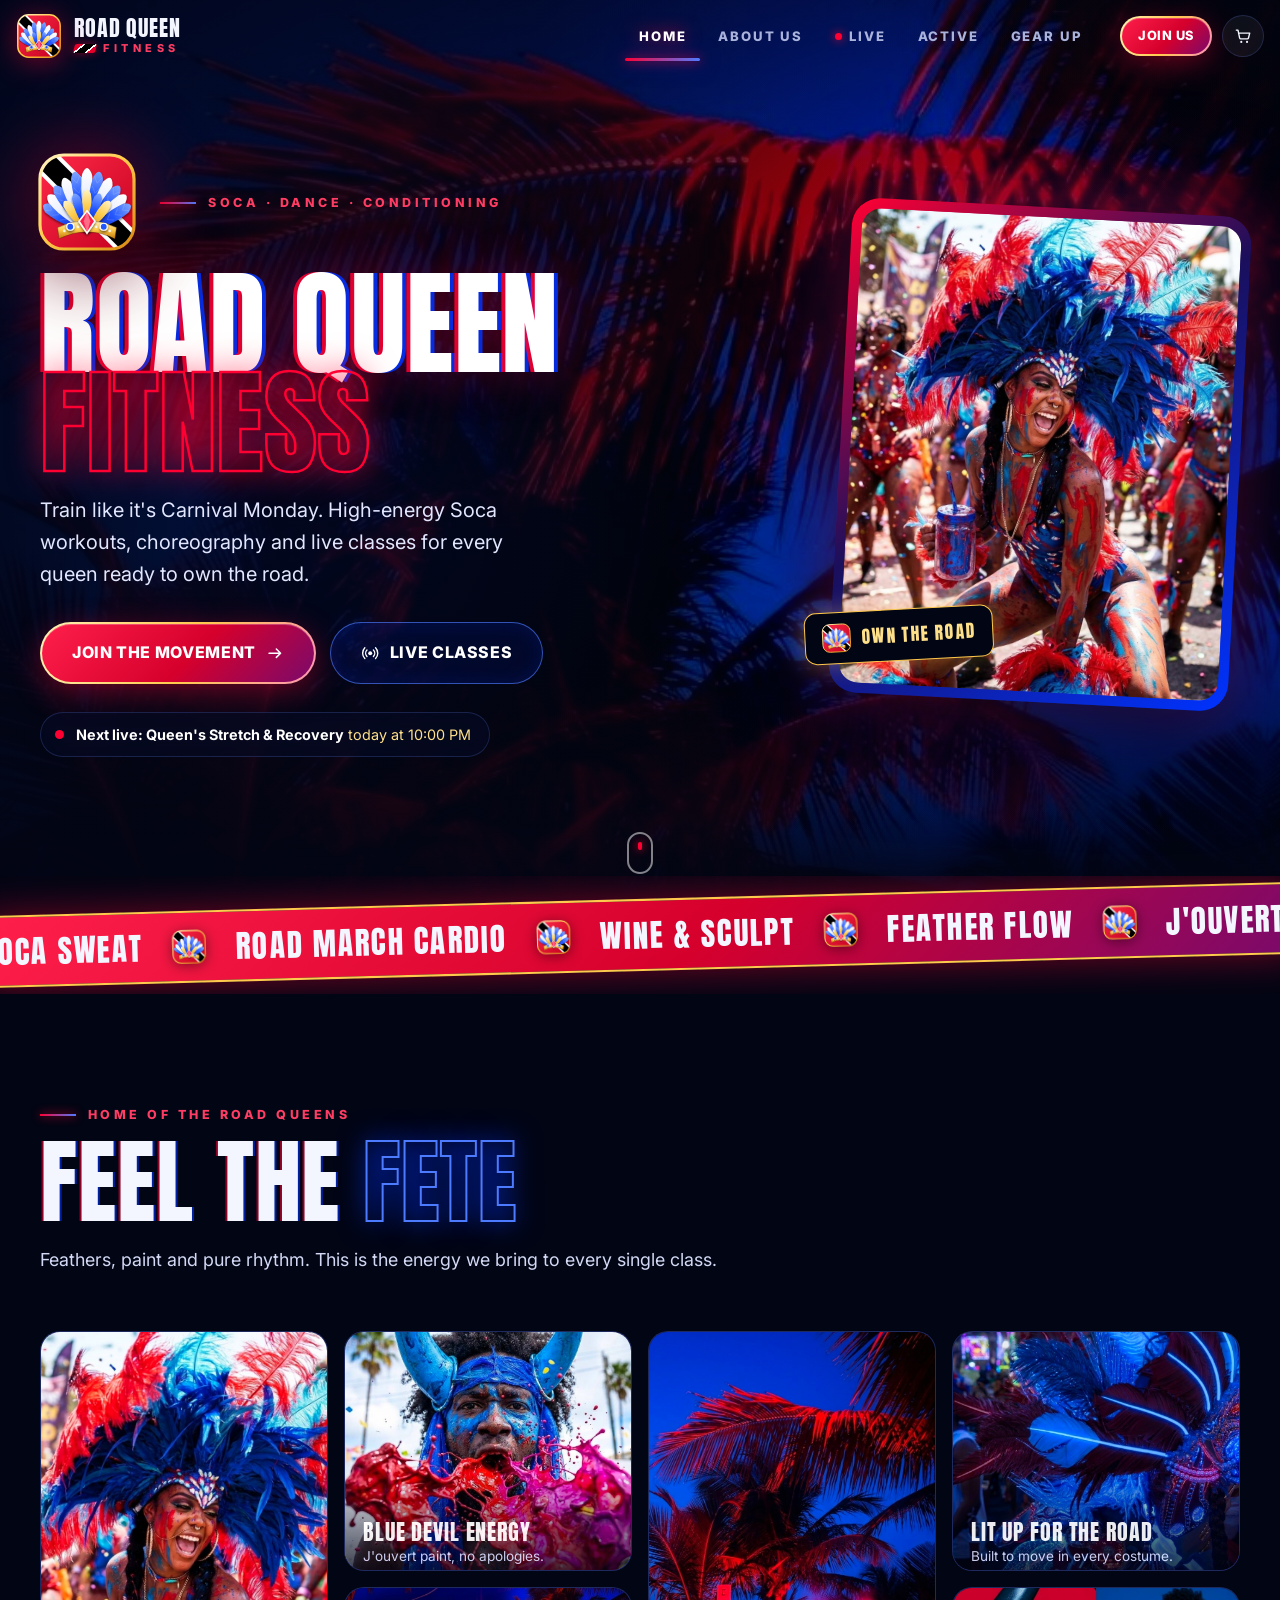
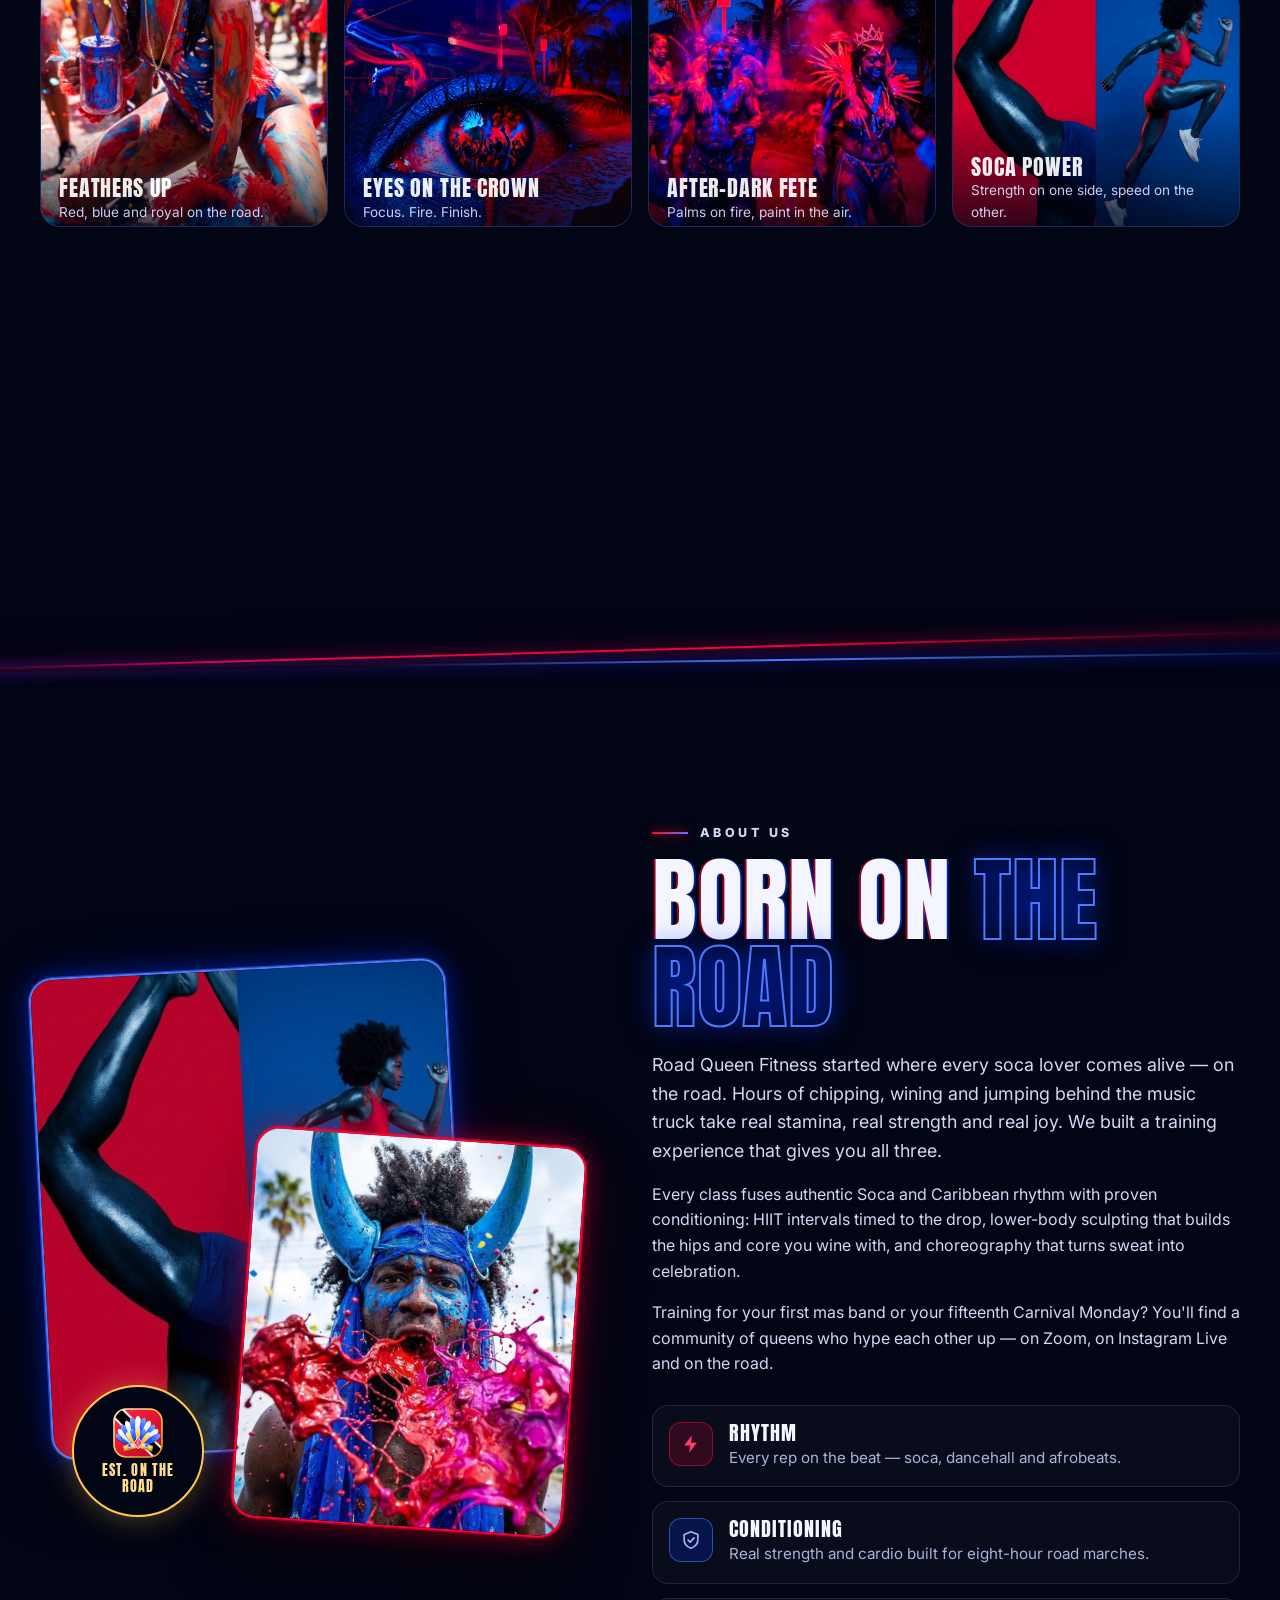
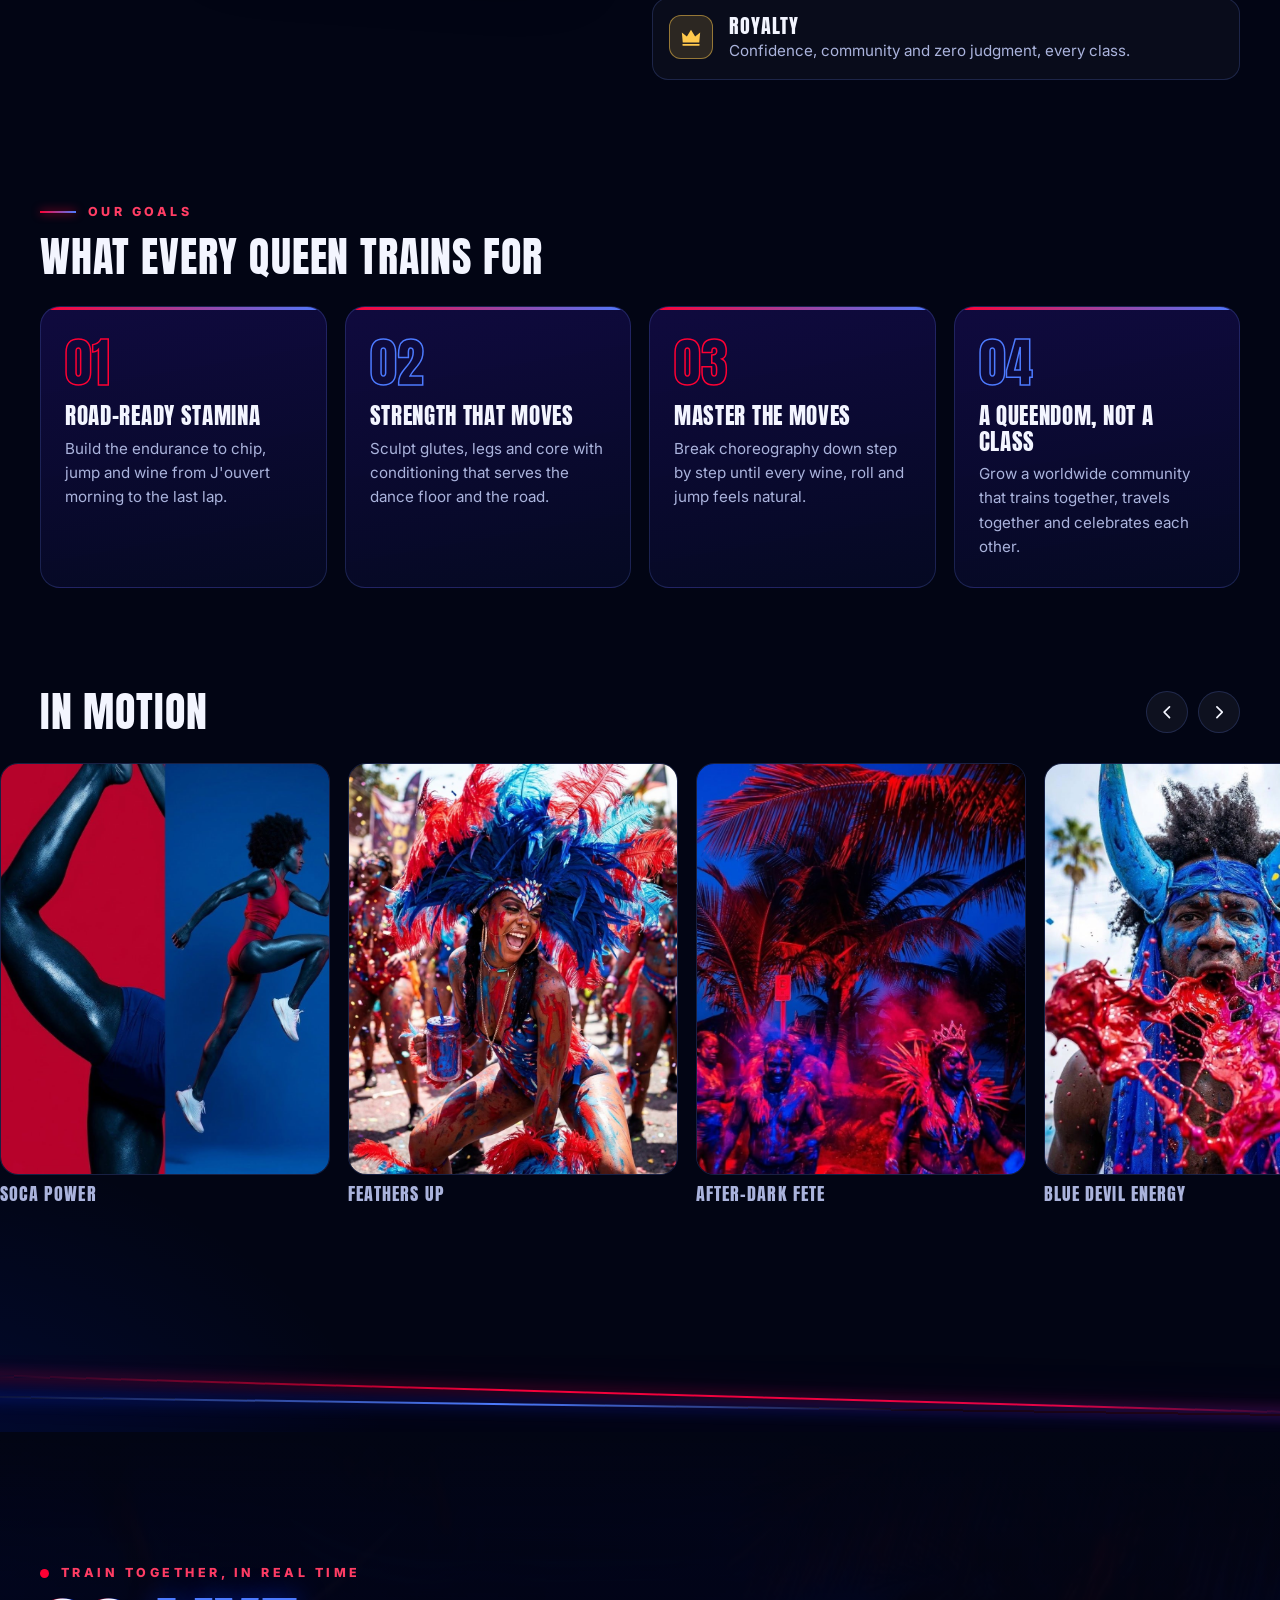
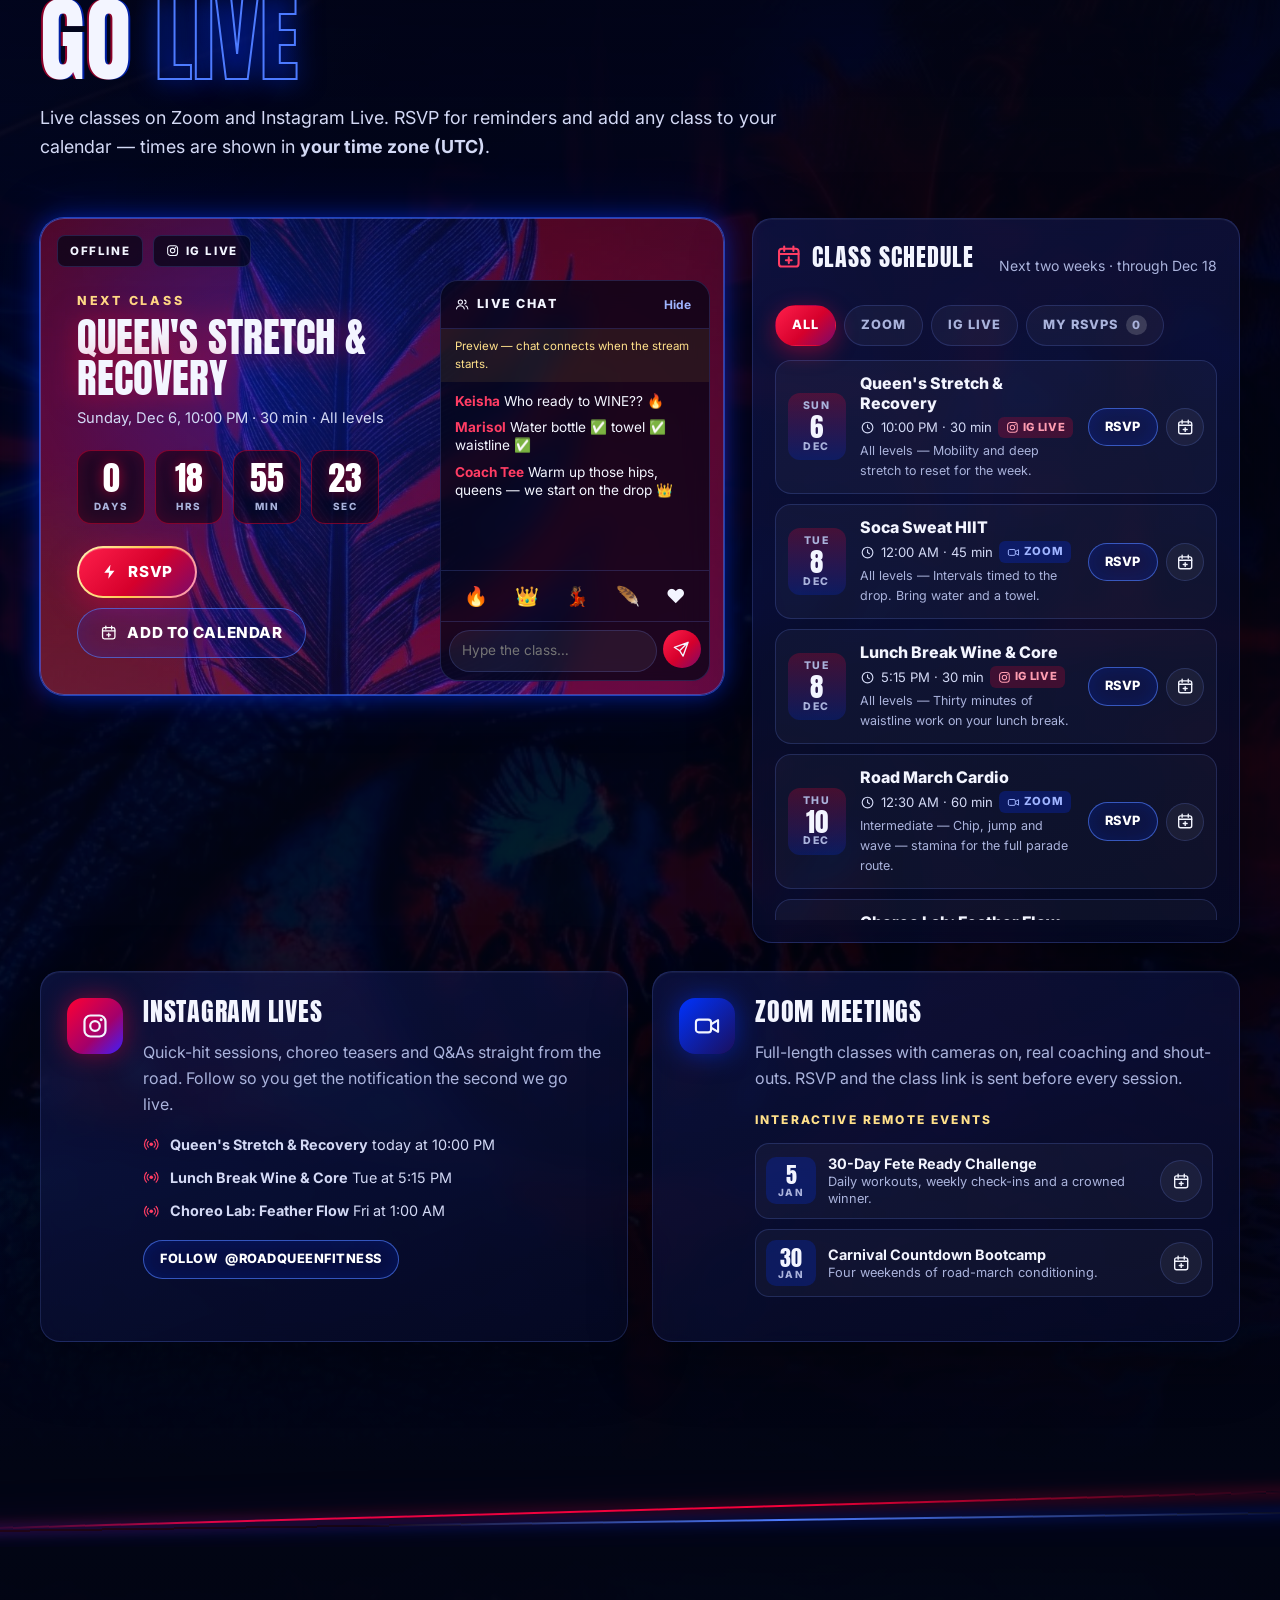
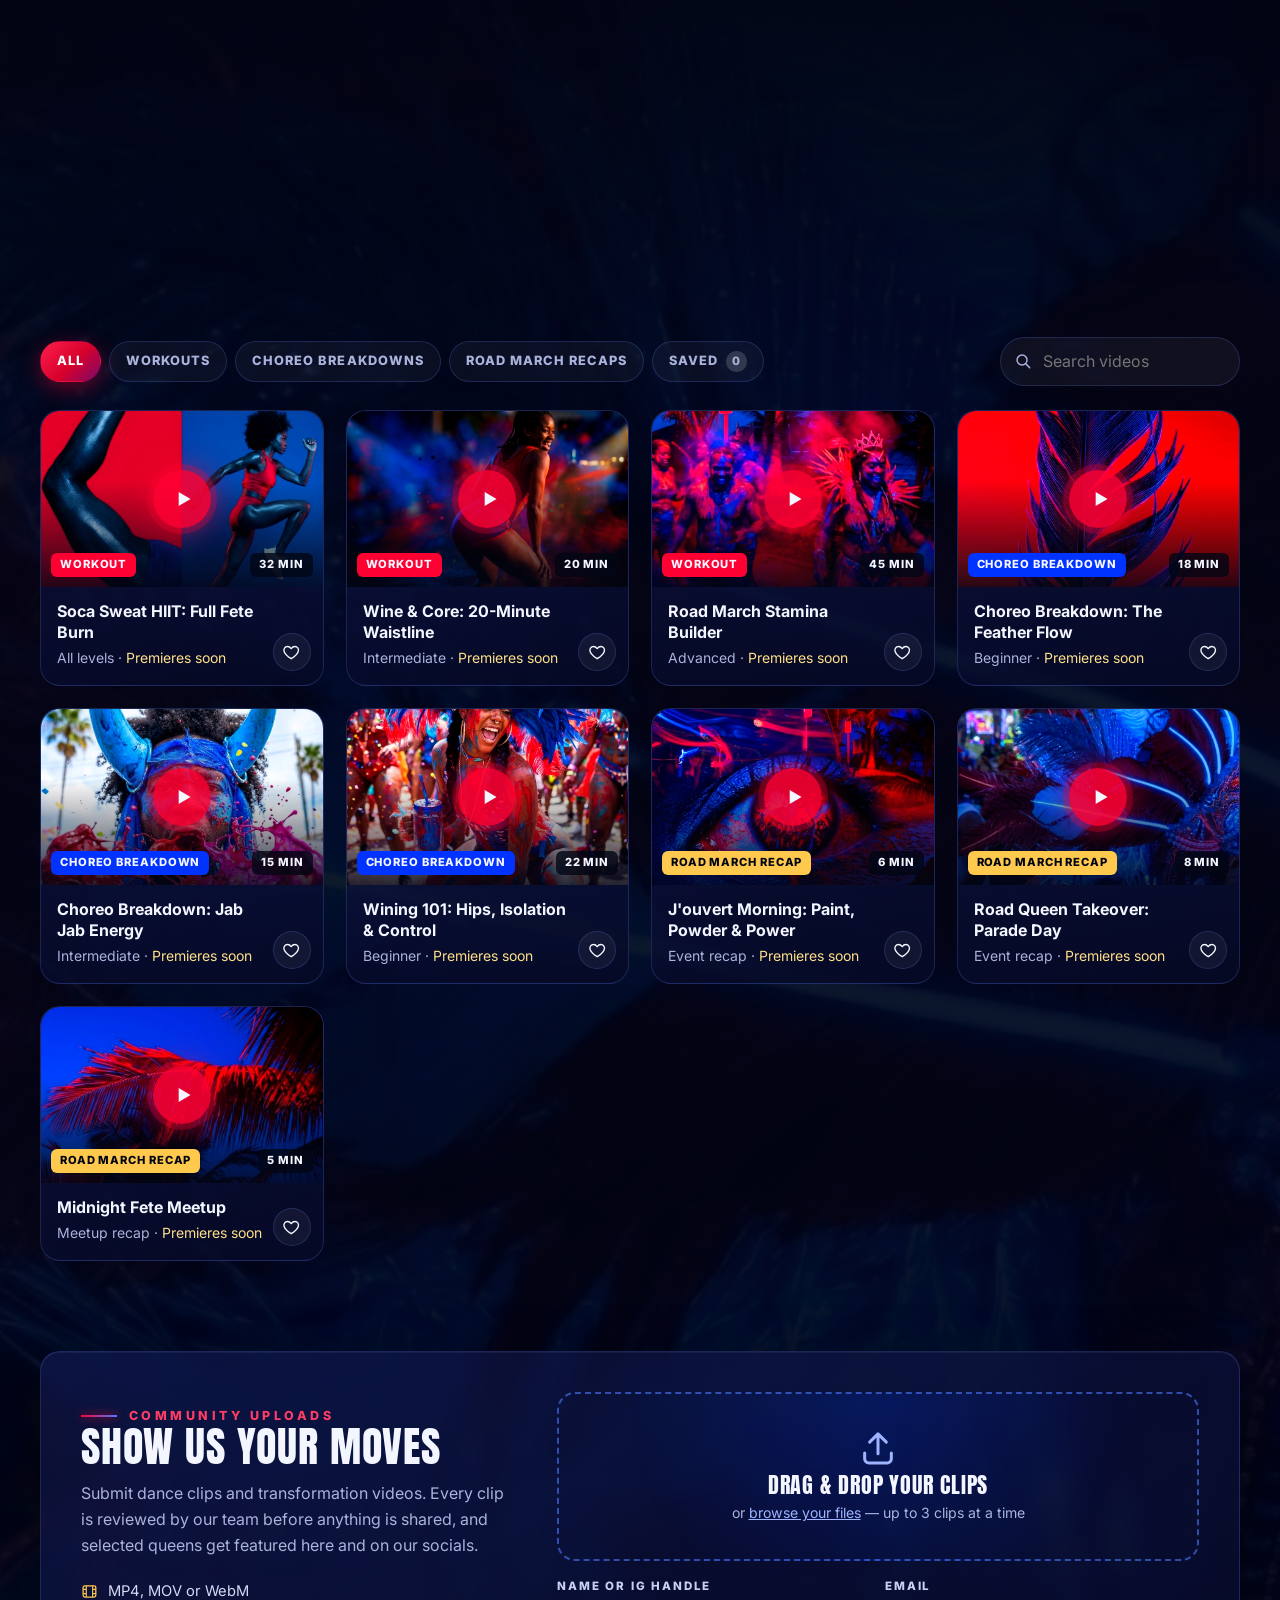
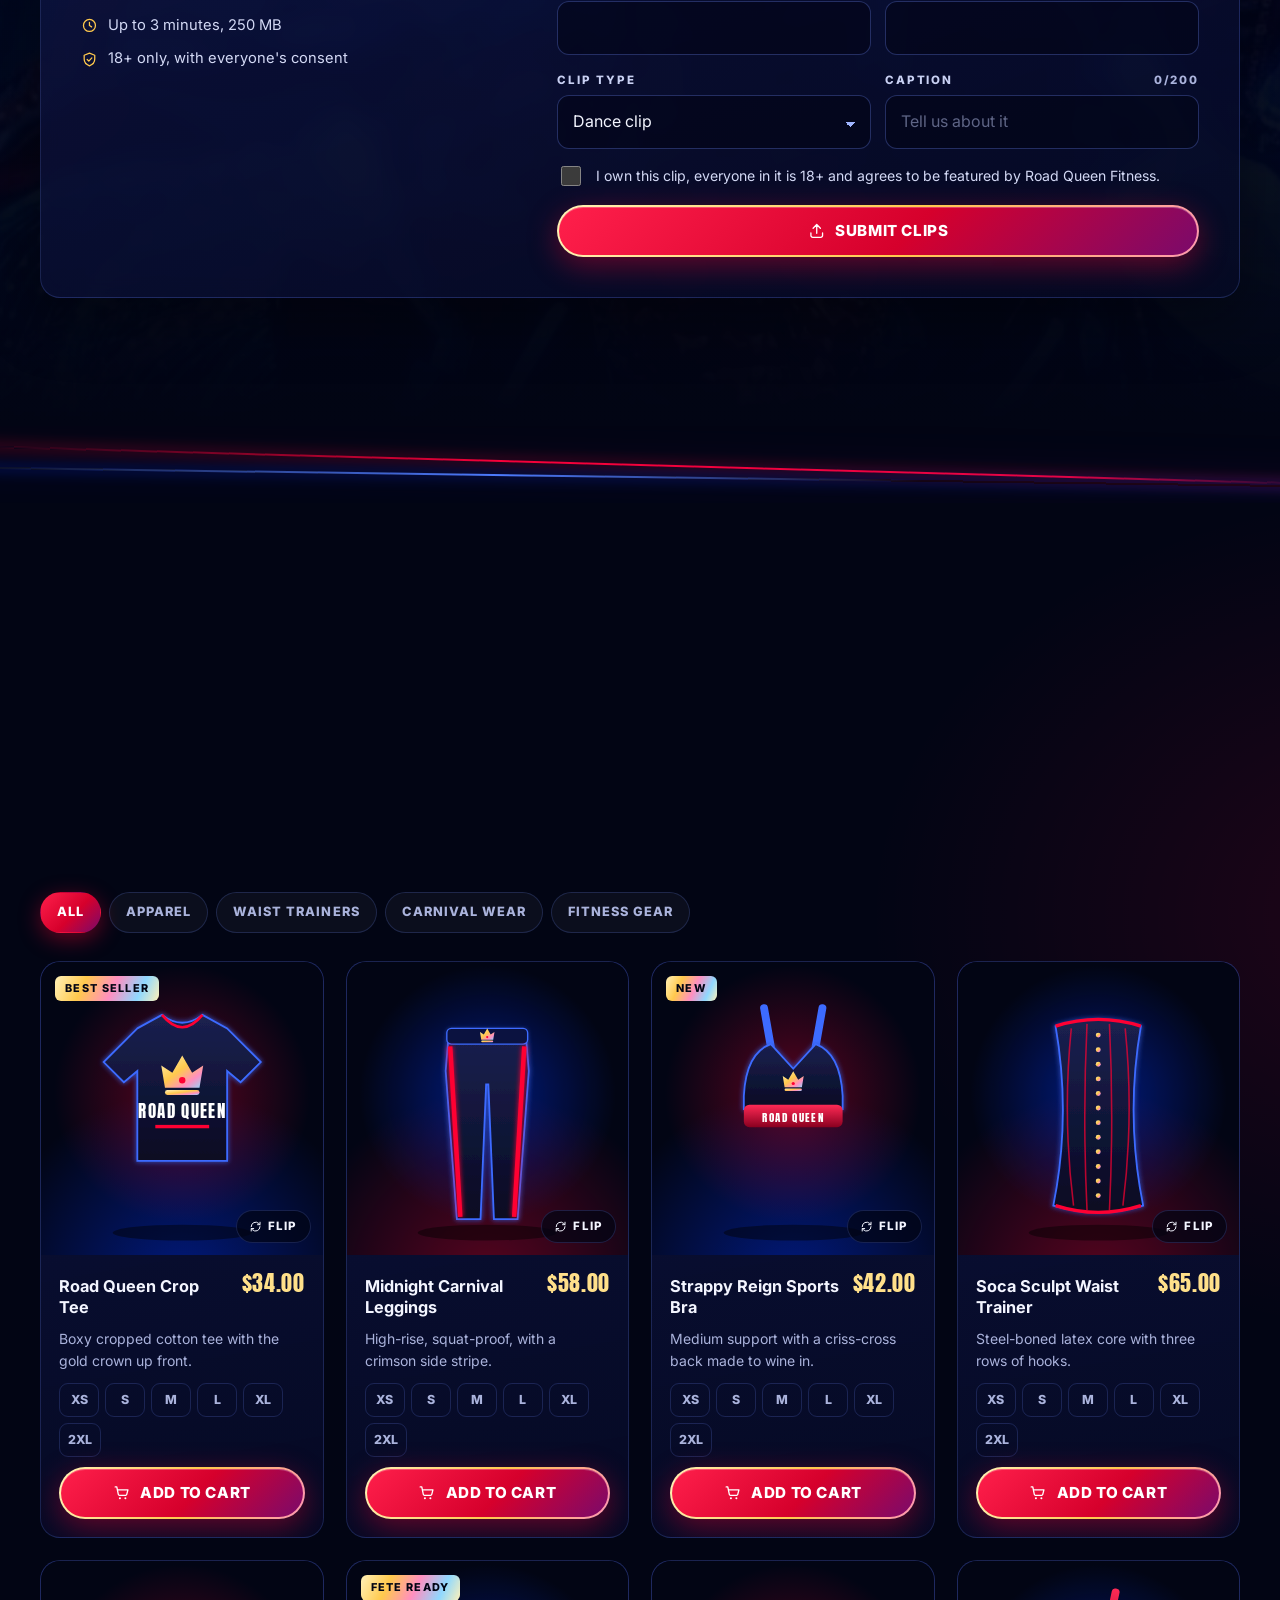
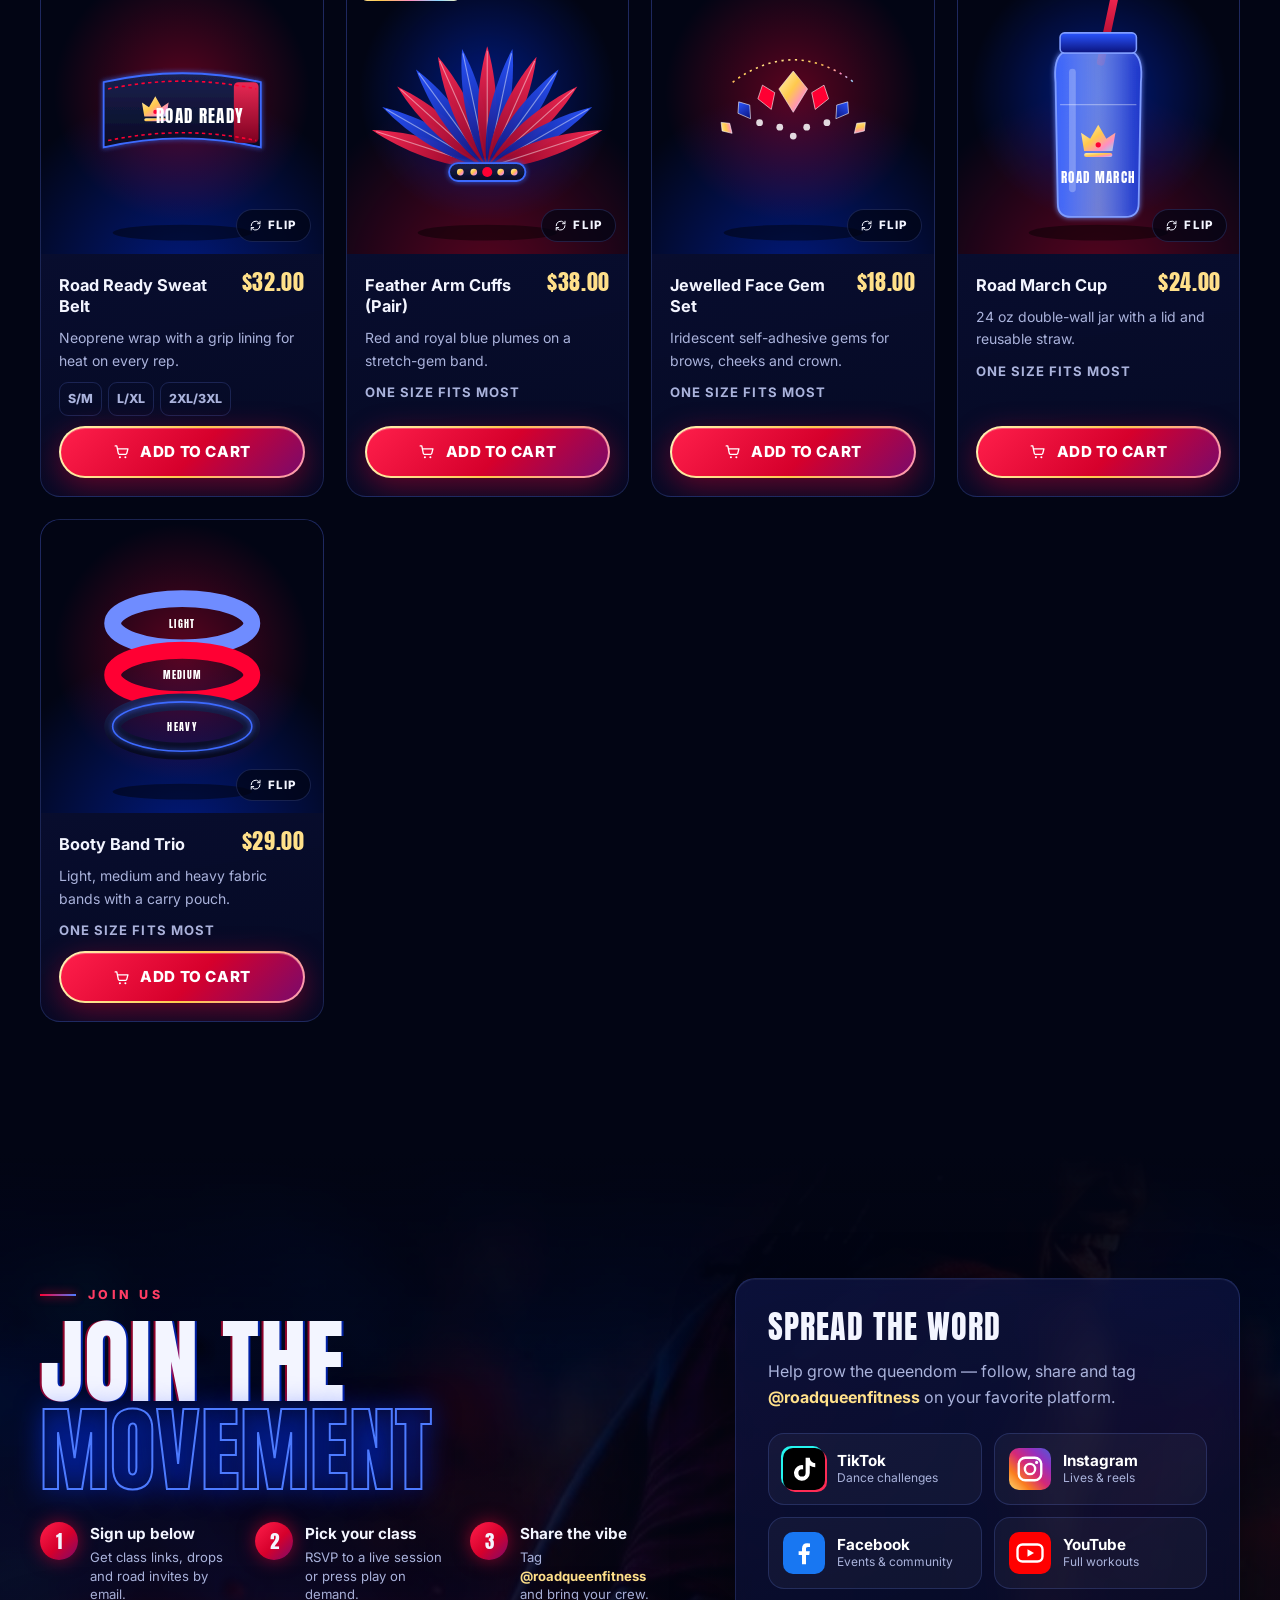
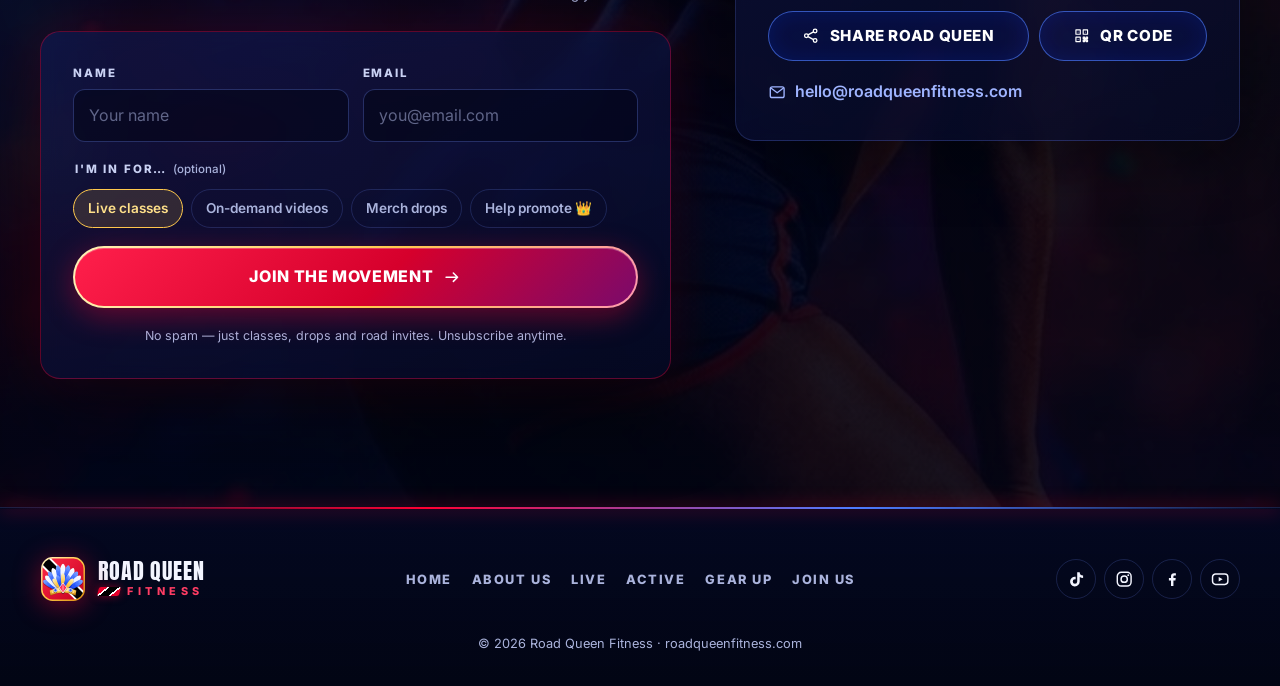
==== commit f42c46b9: "Replace the site's photos with the owner's new set The earlier mood-board photos may be under someon" ====
--- a/index.html
+++ b/index.html
@@ -19,8 +19,7 @@
   <link rel="preconnect" href="https://fonts.googleapis.com">
   <link rel="preconnect" href="https://fonts.gstatic.com" crossorigin>
   <link href="https://fonts.googleapis.com/css2?family=Anton&family=Inter:wght@400;500;600;700;800&display=swap" rel="stylesheet">
-  <link rel="preload" as="image" href="img/palms-crimson.jpg" media="(min-width: 701px)">
-  <link rel="preload" as="image" href="img/palms-night.jpg" media="(max-width: 700px)">
+  <link rel="preload" as="image" href="img/night-mas.jpg">
   <link rel="stylesheet" href="css/style.css">
   <script type="module" src="js/main.js"></script>
 </head>
@@ -111,10 +110,7 @@
     <!-- ============ HOME ============ -->
     <section class="hero" id="home" data-section aria-labelledby="hero-title">
       <div class="parallax-layer" data-parallax="0.25" aria-hidden="true">
-        <picture>
-          <source media="(max-width: 700px)" srcset="img/palms-night.jpg">
-          <img src="img/palms-crimson.jpg" alt="" width="1199" height="899" fetchpriority="high">
-        </picture>
+        <img class="hero-bg" src="img/night-mas.jpg" alt="" width="768" height="1365" fetchpriority="high">
       </div>
       <div class="hero-shade" aria-hidden="true"></div>
       <div class="hero-inner container">
@@ -138,7 +134,7 @@
           </a>
         </div>
         <figure class="hero-card" aria-hidden="true">
-          <img src="img/dancer-feathers.jpg" alt="" width="768" height="960">
+          <img src="img/mas-queen.jpg" alt="" width="922" height="1152">
           <figcaption><img src="icon.svg" alt="" width="30" height="30"> Own the road</figcaption>
         </figure>
       </div>
@@ -171,8 +167,8 @@
     <section class="section about" id="about" data-section aria-labelledby="about-title">
       <div class="container about-grid">
         <div class="about-collage" data-reveal>
-          <figure class="collage-a"><img src="img/eye.jpg" alt="Painted eye in electric blue with crimson lashes and a red tear" loading="lazy" width="880" height="1100"></figure>
-          <figure class="collage-b"><img src="img/blue-devil.jpg" alt="Masquerader in blue body paint and horns blowing a red kiss" loading="lazy" width="880" height="1100"></figure>
+          <figure class="collage-a"><img src="img/power-split.jpg" alt="Split image: a high kick against red, and an athlete in red sprinting against blue" loading="lazy" width="976" height="1077"></figure>
+          <figure class="collage-b"><img src="img/jab-splash.jpg" alt="Masquerader in blue paint and horns spraying a burst of red and pink paint" loading="lazy" width="922" height="1152"></figure>
           <div class="collage-badge"><img src="icon.svg" alt="" width="52" height="52"><span>Est. on the road</span></div>
         </div>
         <div class="about-copy" data-reveal>
@@ -218,7 +214,7 @@
 
     <!-- ============ LIVE ============ -->
     <section class="section live" id="live" data-section aria-labelledby="live-title">
-      <div class="section-bg" aria-hidden="true"><div class="parallax-layer" data-parallax="0.18"><img src="img/crimson-tide.jpg" alt="" loading="lazy" width="787" height="1400"></div></div>
+      <div class="section-bg" aria-hidden="true"><div class="parallax-layer" data-parallax="0.18"><img src="img/eye-fete.jpg" alt="" loading="lazy" width="896" height="1200"></div></div>
       <div class="container">
         <div class="section-head" data-reveal>
           <p class="eyebrow"><span class="pulse-dot" aria-hidden="true"></span>Train together, in real time</p>
@@ -315,7 +311,7 @@
 
     <!-- ============ ACTIVE (VIDEOS) ============ -->
     <section class="section active" id="active" data-section aria-labelledby="active-title">
-      <div class="section-bg" aria-hidden="true"><div class="parallax-layer" data-parallax="0.15"><img src="img/light-trails.jpg" alt="" loading="lazy" width="791" height="1400"></div></div>
+      <div class="section-bg" aria-hidden="true"><div class="parallax-layer" data-parallax="0.15"><img src="img/led-mas.jpg" alt="" loading="lazy" width="922" height="1152"></div></div>
       <div class="container">
         <div class="section-head" data-reveal>
           <p class="eyebrow"><span class="eyebrow-line" aria-hidden="true"></span>Video on demand</p>
@@ -424,7 +420,7 @@
 
     <!-- ============ JOIN US ============ -->
     <section class="section join" id="join" data-section aria-labelledby="join-title">
-      <div class="section-bg" aria-hidden="true"><div class="parallax-layer" data-parallax="0.22"><img src="img/palms-night.jpg" alt="" loading="lazy" width="675" height="1200"></div></div>
+      <div class="section-bg" aria-hidden="true"><div class="parallax-layer" data-parallax="0.22"><img src="img/wine-down.jpg" alt="" loading="lazy" width="1400" height="764"></div></div>
       <div class="container join-grid">
         <div class="join-main" data-reveal>
           <p class="eyebrow"><span class="eyebrow-line" aria-hidden="true"></span>Join Us</p>
--- a/css/style.css
+++ b/css/style.css
@@ -241,7 +241,7 @@
 /* ---------- Hero ---------- */
 .hero { position: relative; min-height: 100vh; min-height: 100svh; display: grid; align-items: center; padding: calc(var(--header-h) + 32px) 0 96px; overflow: hidden; isolation: isolate; }
 .hero > .parallax-layer { z-index: -2; inset: -6% 0 -28%; }
-.hero > .parallax-layer img { filter: saturate(1.25) contrast(1.08); }
+.hero > .parallax-layer img { filter: saturate(1.25) contrast(1.08); object-position: 50% 18%; }
 .hero-shade {
   position: absolute; inset: 0; z-index: -1;
   background:
@@ -311,7 +311,7 @@
 .media-tile:hover .media-cap, .media-tile:focus-visible .media-cap { transform: none; opacity: 1; }
 .media-zoom { position: absolute; top: 14px; right: 14px; display: grid; place-items: center; width: 36px; height: 36px; border-radius: 50%; background: rgba(2, 5, 20, 0.6); border: 1px solid rgba(255, 255, 255, 0.3); opacity: 0; transform: scale(0.7); transition: all 0.3s var(--ease); }
 .media-tile:hover .media-zoom, .media-tile:focus-visible .media-zoom { opacity: 1; transform: none; }
-.media-cta { grid-column: span 2; display: flex; flex-direction: column; justify-content: center; gap: 10px; padding: 28px; background: radial-gradient(circle at 80% 20%, rgba(255, 201, 77, 0.25), transparent 50%), var(--gem); border-color: var(--gold); }
+.media-cta { display: flex; flex-direction: column; justify-content: center; gap: 10px; padding: 28px; background: radial-gradient(circle at 80% 20%, rgba(255, 201, 77, 0.25), transparent 50%), var(--gem); border-color: var(--gold); }
 /* Beat the photo-tile rule (.media-tile img) so the logo keeps its size. */
 .media-tile.media-cta .cta-mark { width: 64px; height: 64px; object-fit: contain; filter: drop-shadow(0 8px 18px rgba(0, 0, 0, 0.45)); transition: transform 0.5s var(--ease); }
 .media-tile.media-cta:hover .cta-mark, .media-tile.media-cta:focus-visible .cta-mark { transform: rotate(-8deg) scale(1.08); filter: drop-shadow(0 8px 18px rgba(0, 0, 0, 0.45)); }
@@ -373,7 +373,7 @@
   background:
     radial-gradient(circle at 30% 30%, rgba(0, 51, 255, 0.35), transparent 55%),
     linear-gradient(140deg, rgba(2, 5, 20, 0.6), rgba(26, 15, 92, 0.65)),
-    url('../img/crimson-tide.jpg') center 30% / cover;
+    url('../img/feather-red.jpg') center 40% / cover;
   border: 1px solid rgba(77, 123, 255, 0.5); box-shadow: var(--glow-blue);
   display: grid; align-items: center;
 }
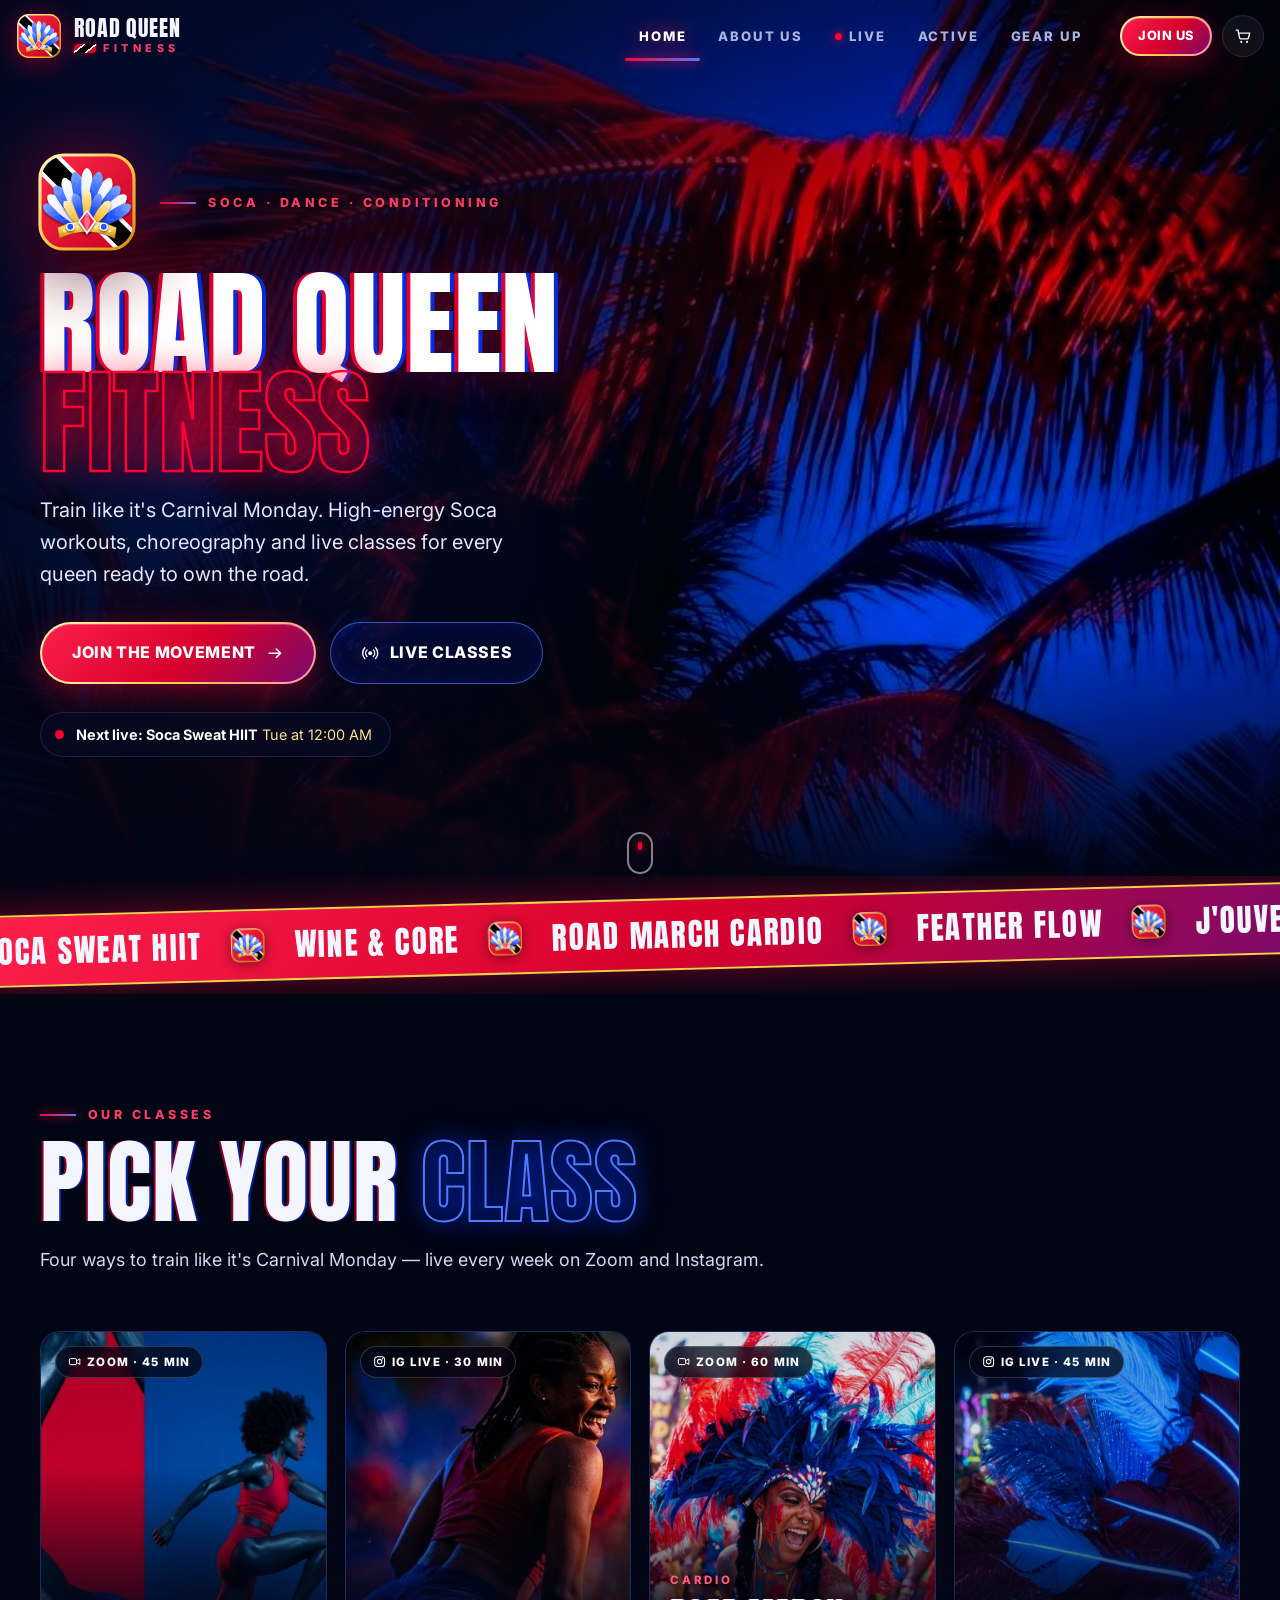
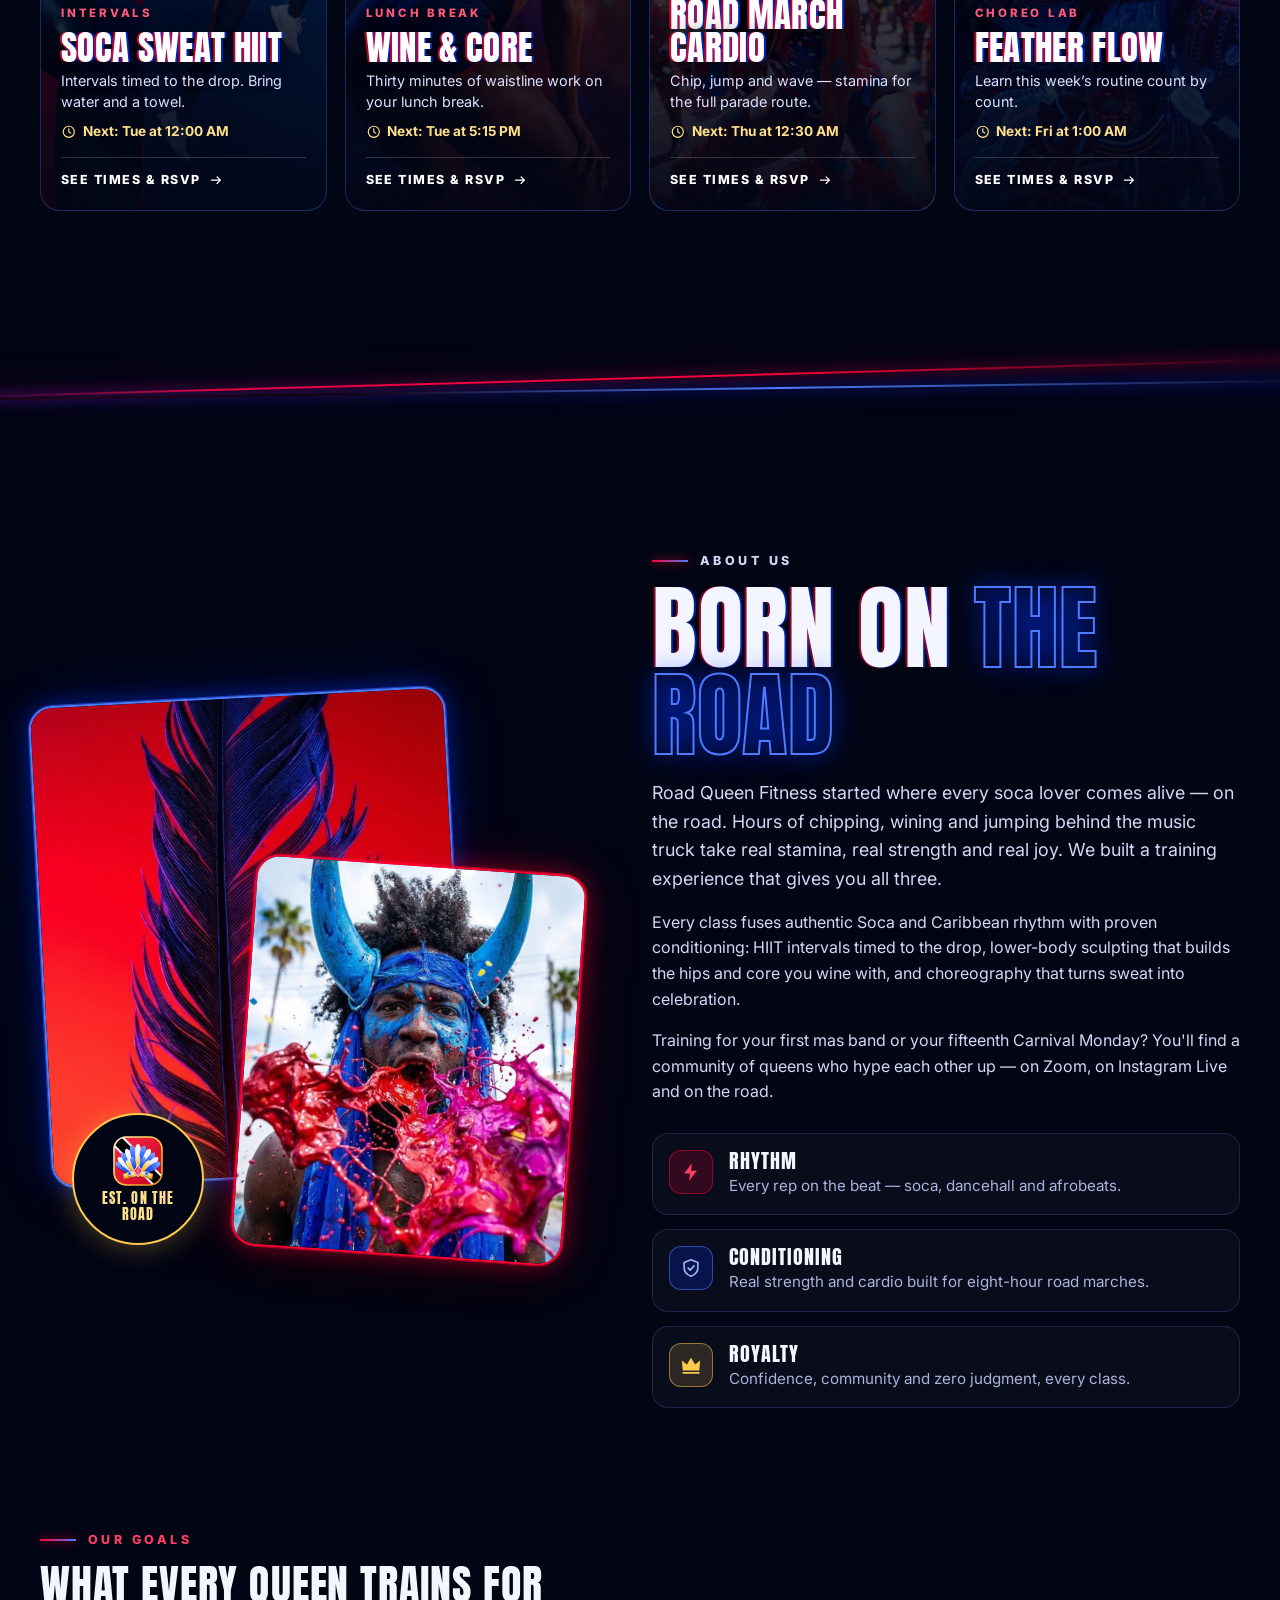
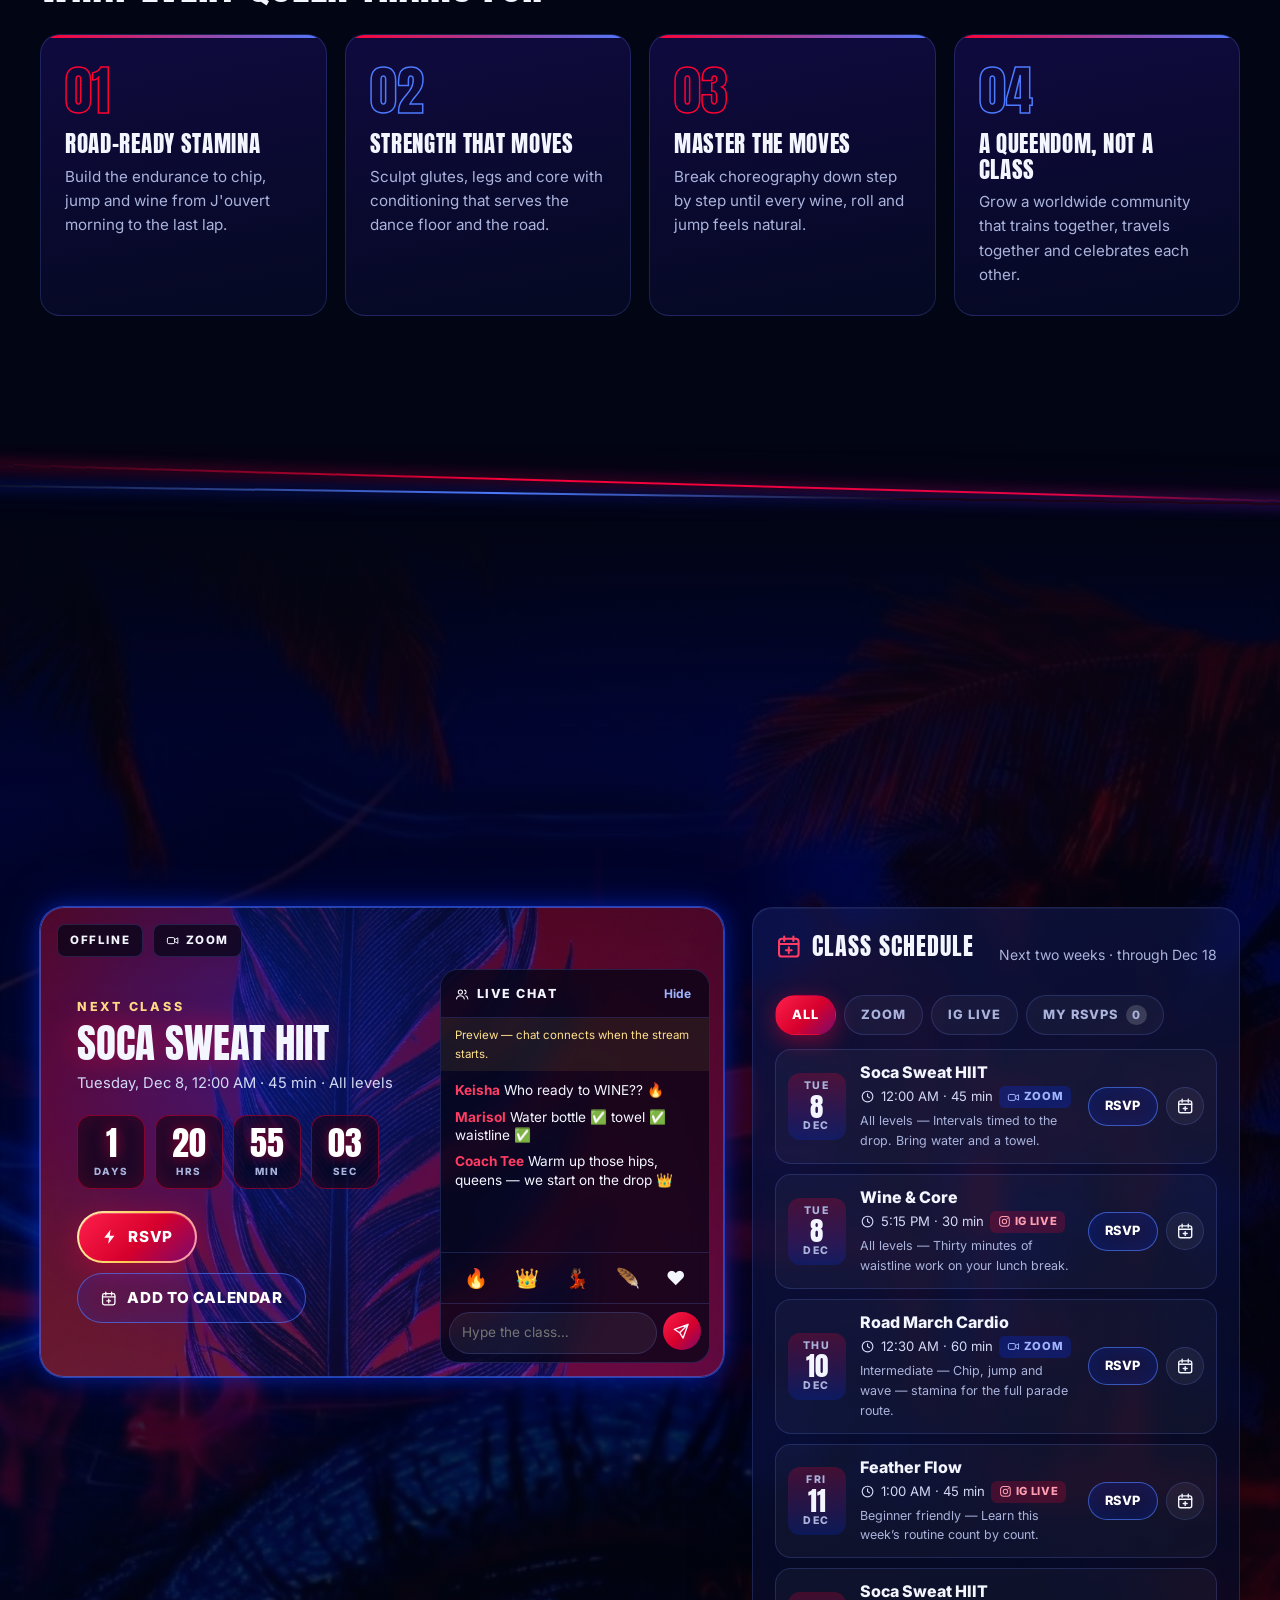
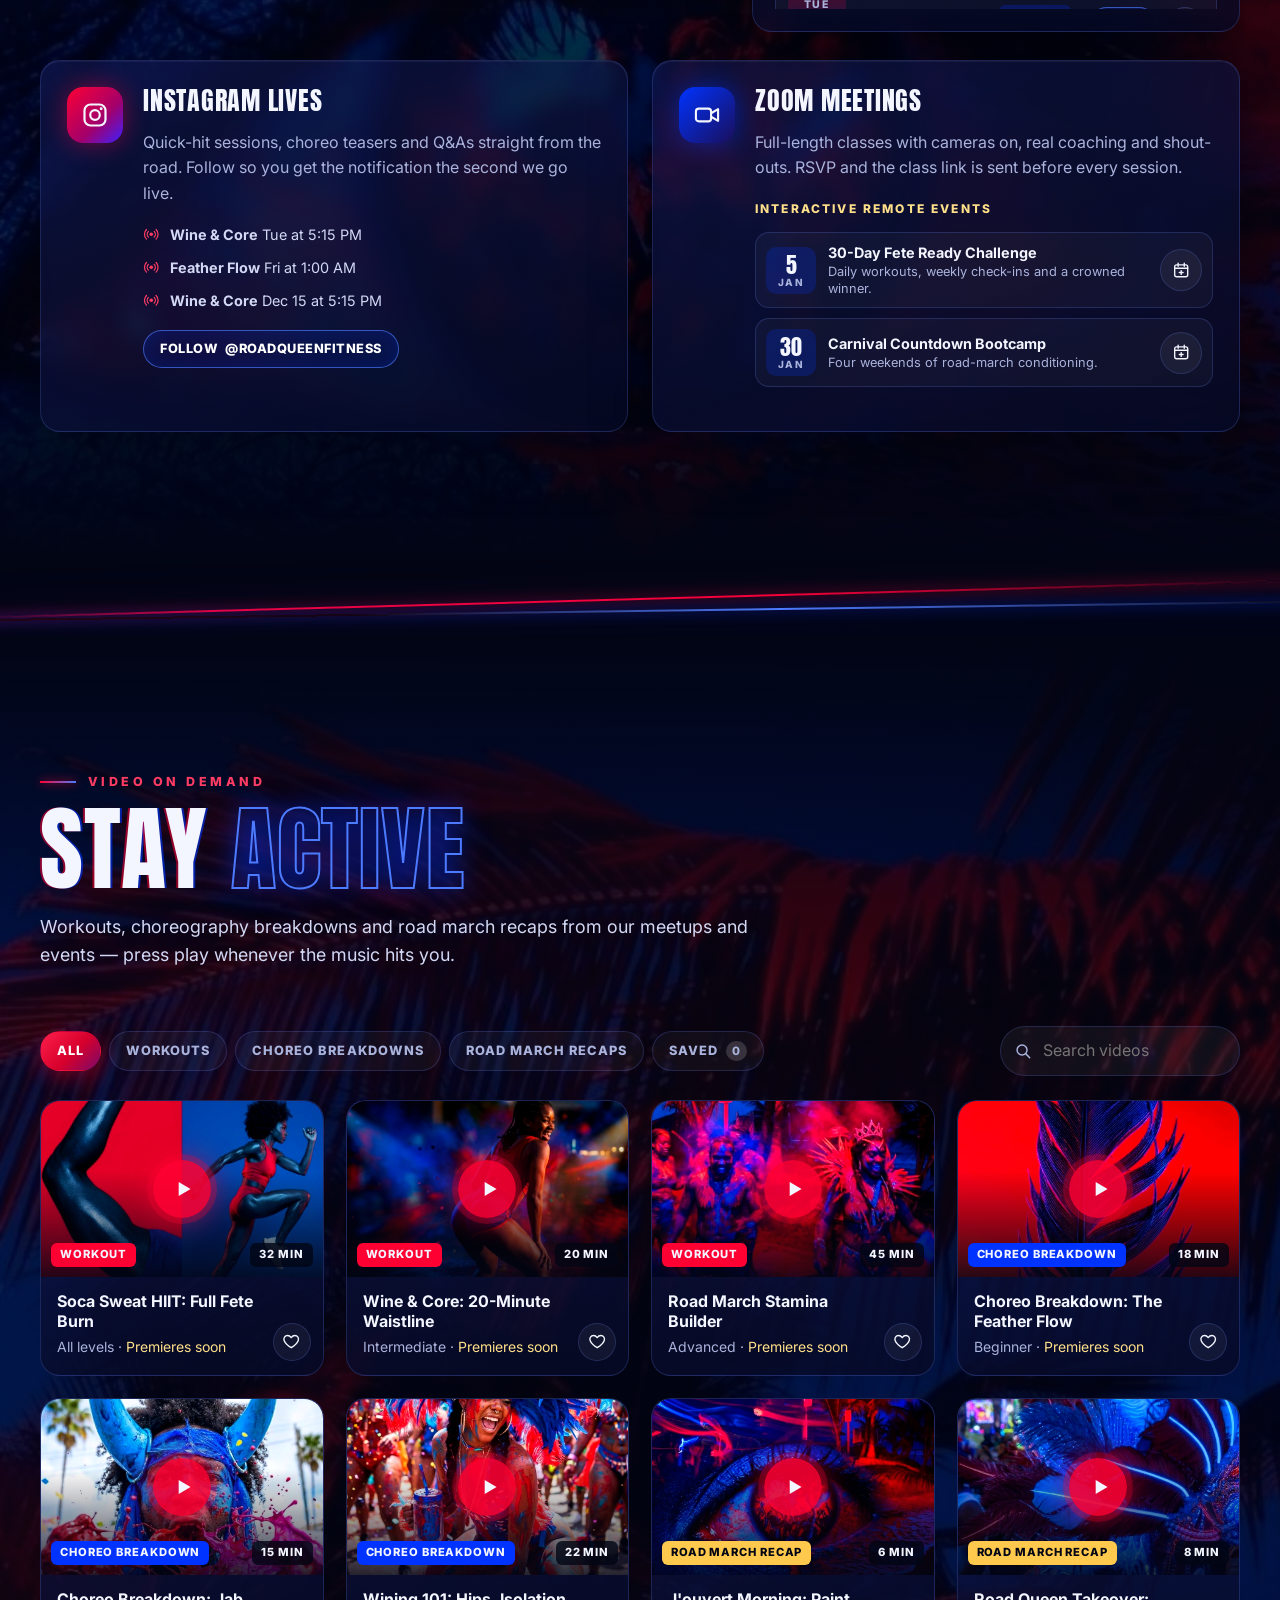
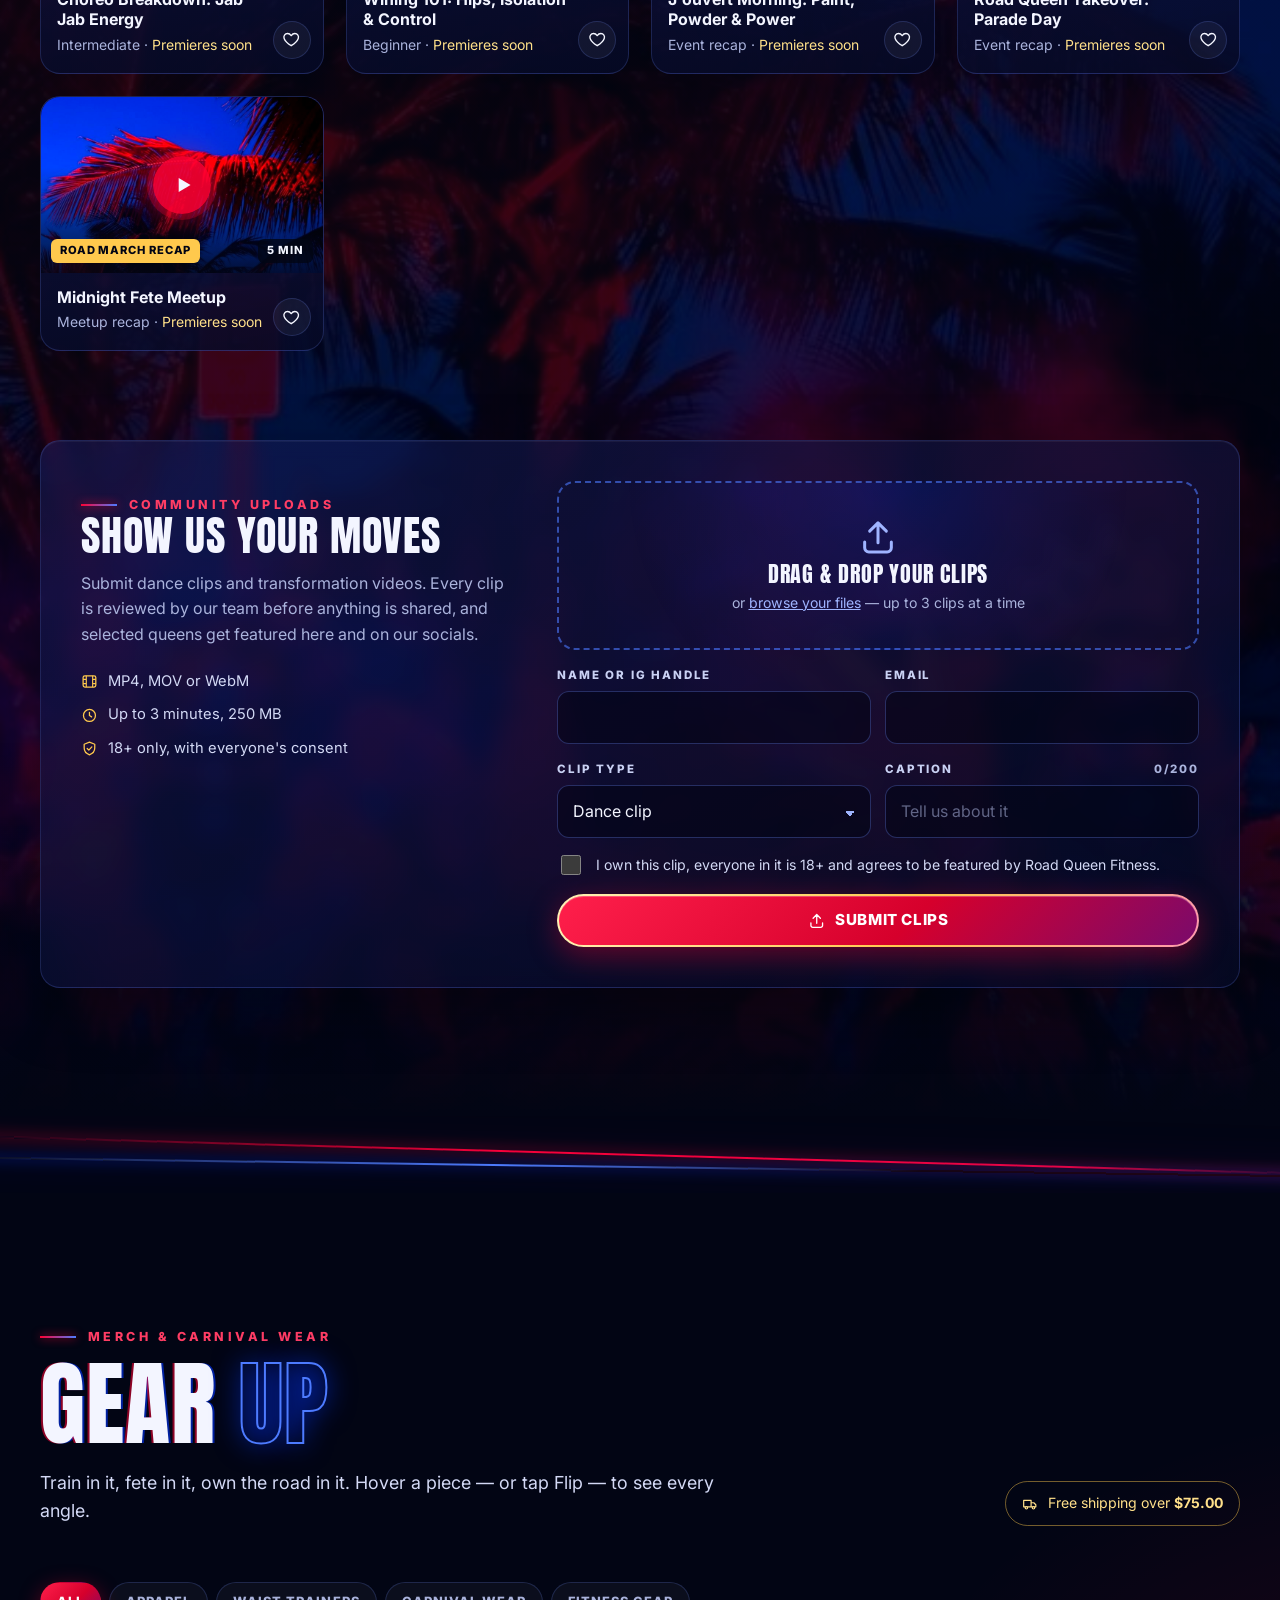
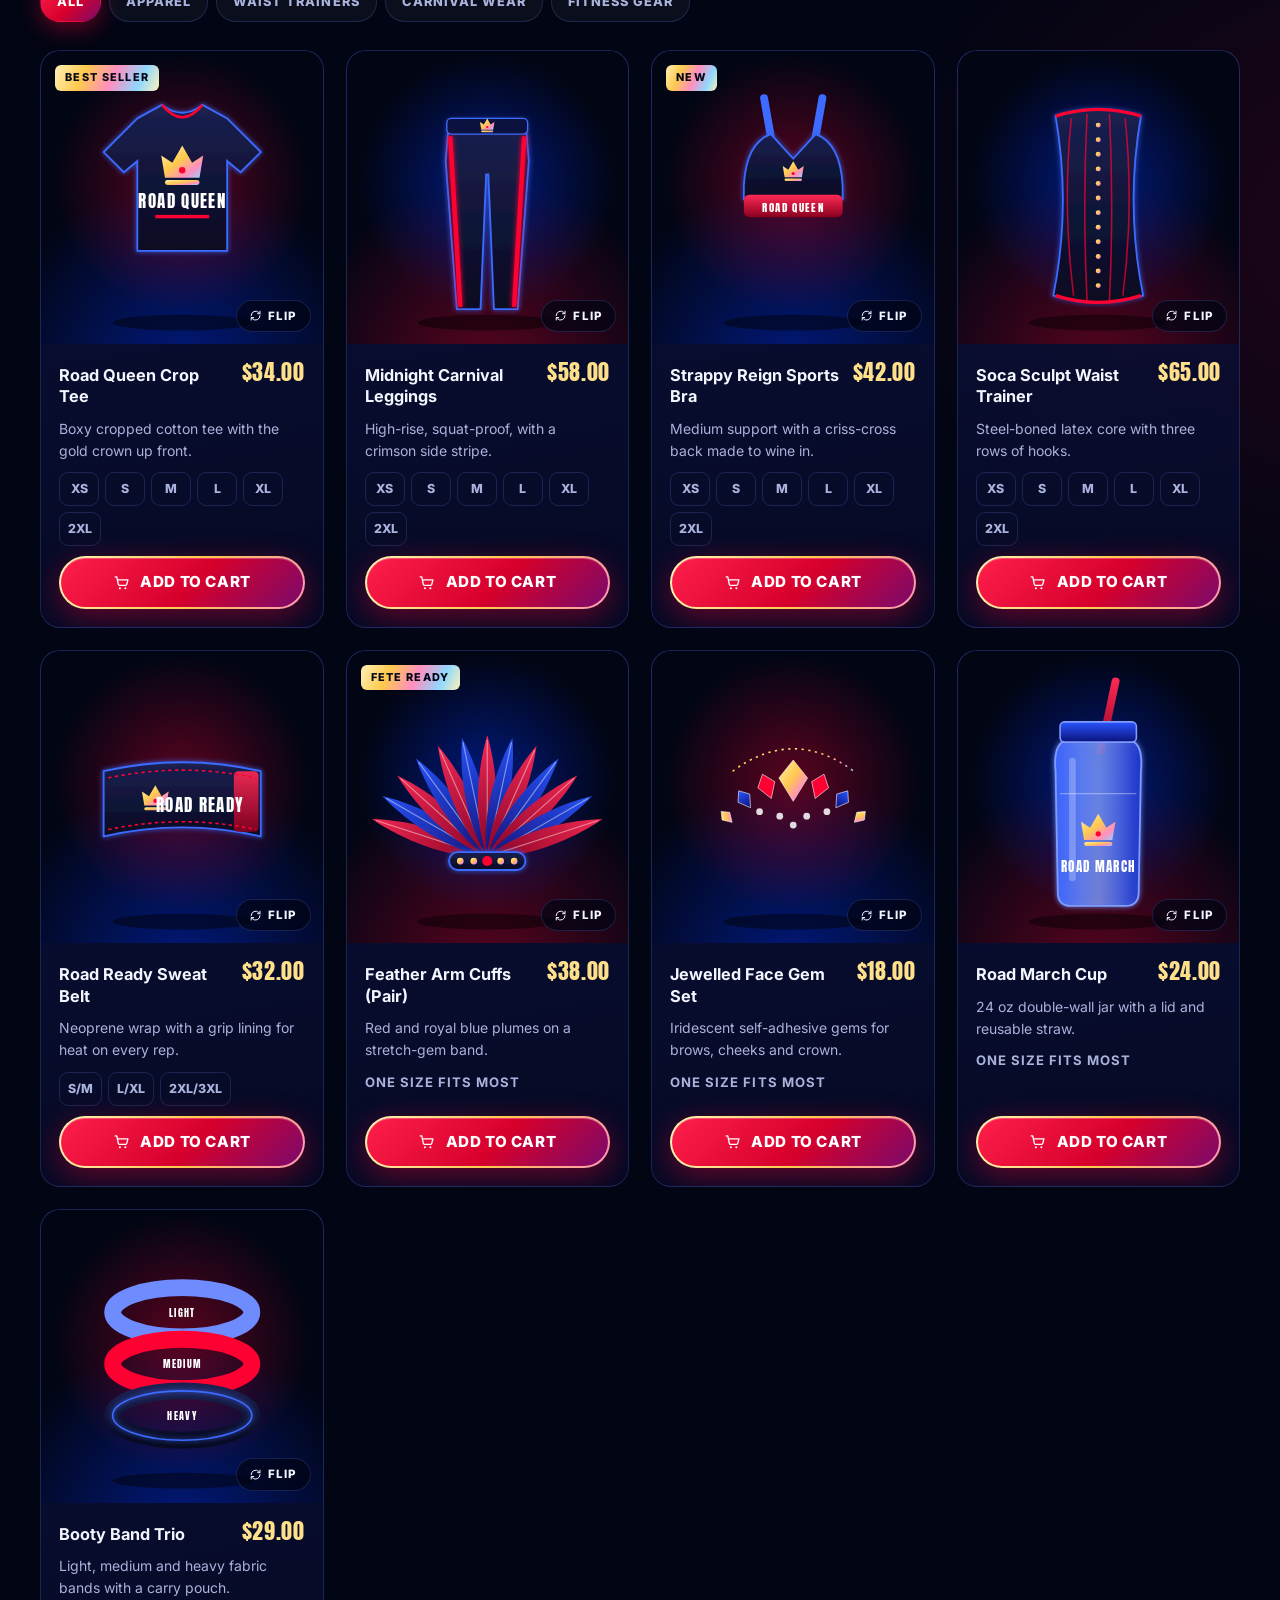
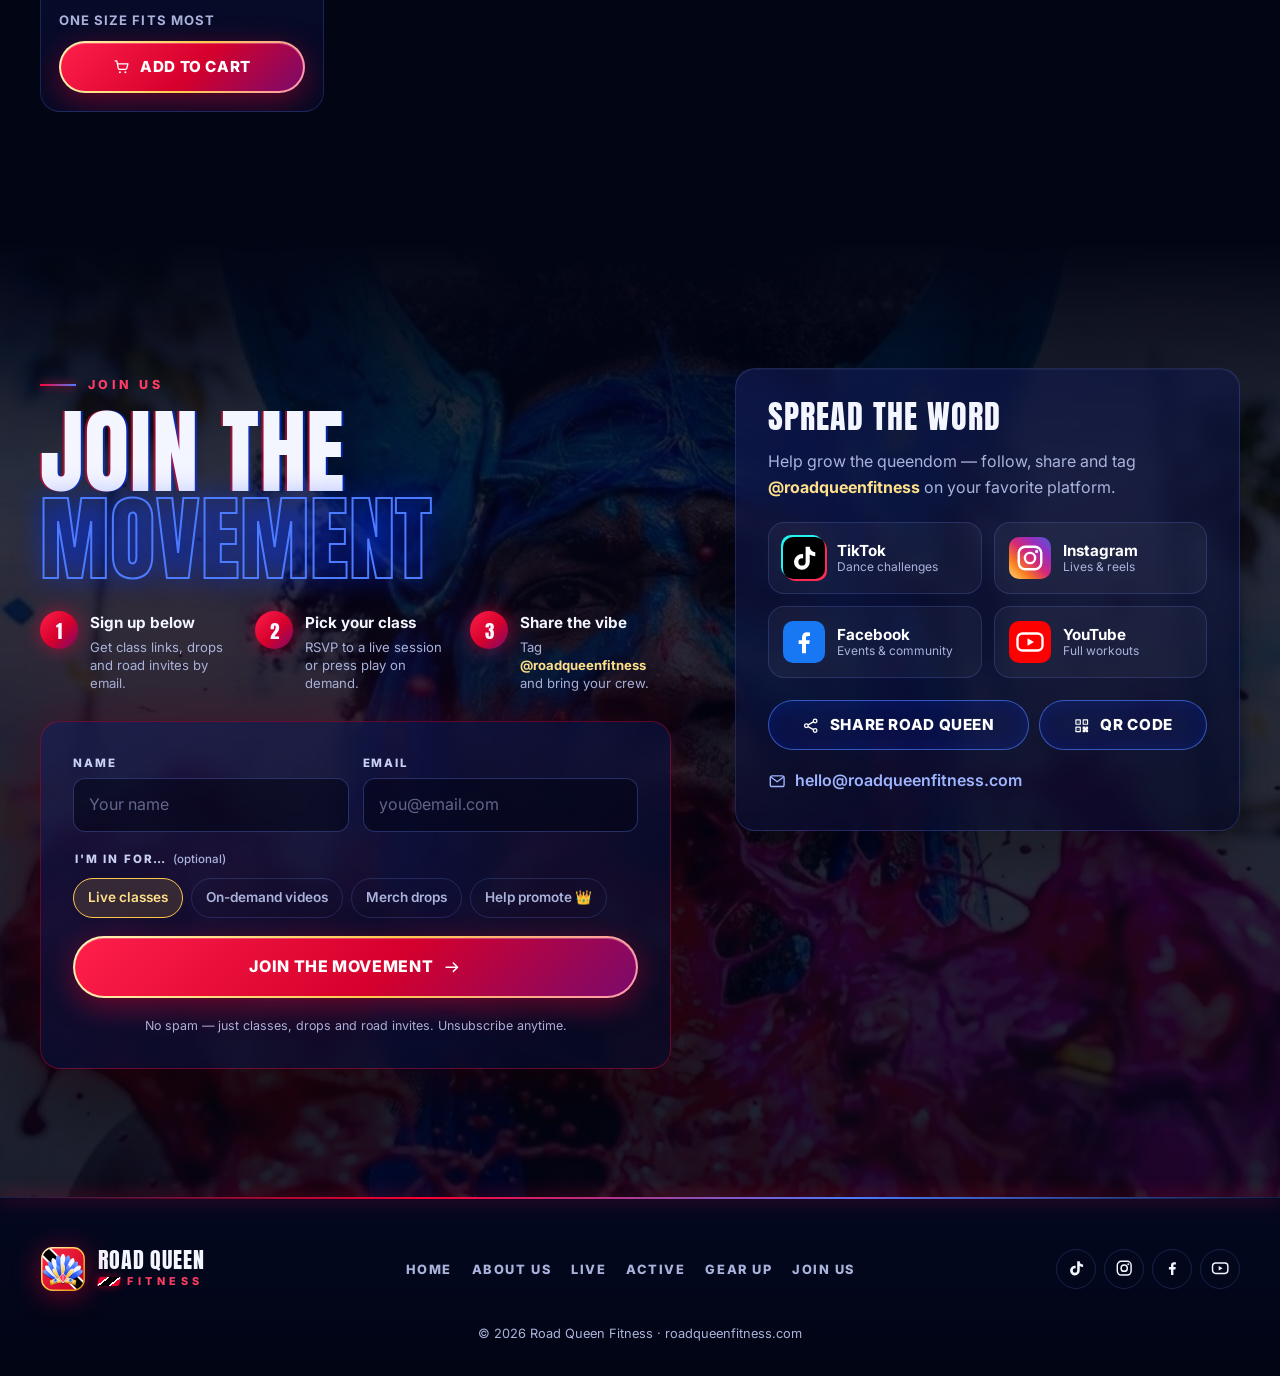
==== commit b86bde5e: "Turn the photo grid into class cards; photos become backgrounds - Remove the "Feel the Fete" photo g" ====
--- a/index.html
+++ b/index.html
@@ -133,31 +133,27 @@
             <span><strong id="hero-next-title">Next class</strong> <span id="hero-next-when"></span></span>
           </a>
         </div>
-        <figure class="hero-card" aria-hidden="true">
-          <img src="img/mas-queen.jpg" alt="" width="922" height="1152">
-          <figcaption><img src="icon.svg" alt="" width="30" height="30"> Own the road</figcaption>
-        </figure>
-      </div>
-      <a class="scroll-cue" href="#vibe" aria-label="Scroll to the gallery"><span></span></a>
+      </div>
+      <a class="scroll-cue" href="#classes" aria-label="Scroll to the classes"><span></span></a>
     </section>
 
     <div class="marquee-wrap" aria-hidden="true">
     <div class="marquee">
       <div class="marquee-track">
-        <span>Soca Sweat</span><img class="marquee-mark" src="icon.svg" alt="" width="34" height="34"><span>Road March Cardio</span><img class="marquee-mark" src="icon.svg" alt="" width="34" height="34"><span>Wine &amp; Sculpt</span><img class="marquee-mark" src="icon.svg" alt="" width="34" height="34"><span>Feather Flow</span><img class="marquee-mark" src="icon.svg" alt="" width="34" height="34"><span>J'ouvert Energy</span><img class="marquee-mark" src="icon.svg" alt="" width="34" height="34"><span>Queen Stretch</span><img class="marquee-mark" src="icon.svg" alt="" width="34" height="34">
-        <span>Soca Sweat</span><img class="marquee-mark" src="icon.svg" alt="" width="34" height="34"><span>Road March Cardio</span><img class="marquee-mark" src="icon.svg" alt="" width="34" height="34"><span>Wine &amp; Sculpt</span><img class="marquee-mark" src="icon.svg" alt="" width="34" height="34"><span>Feather Flow</span><img class="marquee-mark" src="icon.svg" alt="" width="34" height="34"><span>J'ouvert Energy</span><img class="marquee-mark" src="icon.svg" alt="" width="34" height="34"><span>Queen Stretch</span><img class="marquee-mark" src="icon.svg" alt="" width="34" height="34">
-      </div>
-    </div>
-    </div>
-
-    <section class="section vibe" id="vibe" data-section="home" aria-labelledby="vibe-title">
+        <span>Soca Sweat HIIT</span><img class="marquee-mark" src="icon.svg" alt="" width="34" height="34"><span>Wine &amp; Core</span><img class="marquee-mark" src="icon.svg" alt="" width="34" height="34"><span>Road March Cardio</span><img class="marquee-mark" src="icon.svg" alt="" width="34" height="34"><span>Feather Flow</span><img class="marquee-mark" src="icon.svg" alt="" width="34" height="34"><span>J'ouvert Energy</span><img class="marquee-mark" src="icon.svg" alt="" width="34" height="34"><span>Own the Road</span><img class="marquee-mark" src="icon.svg" alt="" width="34" height="34">
+        <span>Soca Sweat HIIT</span><img class="marquee-mark" src="icon.svg" alt="" width="34" height="34"><span>Wine &amp; Core</span><img class="marquee-mark" src="icon.svg" alt="" width="34" height="34"><span>Road March Cardio</span><img class="marquee-mark" src="icon.svg" alt="" width="34" height="34"><span>Feather Flow</span><img class="marquee-mark" src="icon.svg" alt="" width="34" height="34"><span>J'ouvert Energy</span><img class="marquee-mark" src="icon.svg" alt="" width="34" height="34"><span>Own the Road</span><img class="marquee-mark" src="icon.svg" alt="" width="34" height="34">
+      </div>
+    </div>
+    </div>
+
+    <section class="section classes" id="classes" data-section="home" aria-labelledby="classes-title">
       <div class="container">
         <div class="section-head" data-reveal>
-          <p class="eyebrow"><span class="eyebrow-line" aria-hidden="true"></span>Home of the Road Queens</p>
-          <h2 class="section-title" id="vibe-title">Feel the <span class="outline">Fete</span></h2>
-          <p class="section-lead">Feathers, paint and pure rhythm. This is the energy we bring to every single class.</p>
-        </div>
-        <div class="media-grid" id="media-grid"></div>
+          <p class="eyebrow"><span class="eyebrow-line" aria-hidden="true"></span>Our classes</p>
+          <h2 class="section-title" id="classes-title">Pick your <span class="outline">Class</span></h2>
+          <p class="section-lead">Four ways to train like it's Carnival Monday — live every week on Zoom and Instagram.</p>
+        </div>
+        <div class="class-grid" id="class-cards"></div>
       </div>
     </section>
 
@@ -167,7 +163,7 @@
     <section class="section about" id="about" data-section aria-labelledby="about-title">
       <div class="container about-grid">
         <div class="about-collage" data-reveal>
-          <figure class="collage-a"><img src="img/power-split.jpg" alt="Split image: a high kick against red, and an athlete in red sprinting against blue" loading="lazy" width="976" height="1077"></figure>
+          <figure class="collage-a"><img src="img/feather-red.jpg" alt="Blue feather against a red background" loading="lazy" width="896" height="1200"></figure>
           <figure class="collage-b"><img src="img/jab-splash.jpg" alt="Masquerader in blue paint and horns spraying a burst of red and pink paint" loading="lazy" width="922" height="1152"></figure>
           <div class="collage-badge"><img src="icon.svg" alt="" width="52" height="52"><span>Est. on the road</span></div>
         </div>
@@ -196,17 +192,6 @@
           <li class="goal-card" data-reveal><span class="goal-num">03</span><h4>Master the moves</h4><p>Break choreography down step by step until every wine, roll and jump feels natural.</p></li>
           <li class="goal-card" data-reveal><span class="goal-num">04</span><h4>A queendom, not a class</h4><p>Grow a worldwide community that trains together, travels together and celebrates each other.</p></li>
         </ol>
-      </div>
-
-      <div class="gallery-strip-wrap" aria-labelledby="motion-title">
-        <div class="container strip-head">
-          <h3 class="section-subtitle" id="motion-title">In Motion</h3>
-          <div class="strip-nav">
-            <button type="button" class="icon-btn" data-strip="-1" aria-label="Scroll gallery left"><svg class="icon" aria-hidden="true"><use href="#i-left"/></svg></button>
-            <button type="button" class="icon-btn" data-strip="1" aria-label="Scroll gallery right"><svg class="icon" aria-hidden="true"><use href="#i-right"/></svg></button>
-          </div>
-        </div>
-        <div class="gallery-strip" id="gallery-strip" tabindex="0" aria-label="In Motion photo gallery"></div>
       </div>
     </section>
 
@@ -311,7 +296,7 @@
 
     <!-- ============ ACTIVE (VIDEOS) ============ -->
     <section class="section active" id="active" data-section aria-labelledby="active-title">
-      <div class="section-bg" aria-hidden="true"><div class="parallax-layer" data-parallax="0.15"><img src="img/led-mas.jpg" alt="" loading="lazy" width="922" height="1152"></div></div>
+      <div class="section-bg" aria-hidden="true"><div class="parallax-layer" data-parallax="0.15"><img src="img/night-mas.jpg" alt="" loading="lazy" width="768" height="1365" style="object-position: 50% 85%"></div></div>
       <div class="container">
         <div class="section-head" data-reveal>
           <p class="eyebrow"><span class="eyebrow-line" aria-hidden="true"></span>Video on demand</p>
@@ -420,7 +405,7 @@
 
     <!-- ============ JOIN US ============ -->
     <section class="section join" id="join" data-section aria-labelledby="join-title">
-      <div class="section-bg" aria-hidden="true"><div class="parallax-layer" data-parallax="0.22"><img src="img/wine-down.jpg" alt="" loading="lazy" width="1400" height="764"></div></div>
+      <div class="section-bg" aria-hidden="true"><div class="parallax-layer" data-parallax="0.22"><img src="img/jab-splash.jpg" alt="" loading="lazy" width="922" height="1152" style="object-position: 50% 35%"></div></div>
       <div class="container join-grid">
         <div class="join-main" data-reveal>
           <p class="eyebrow"><span class="eyebrow-line" aria-hidden="true"></span>Join Us</p>
@@ -503,16 +488,6 @@
   </footer>
 
   <!-- ============ DIALOGS ============ -->
-  <dialog class="lightbox" id="lightbox" aria-label="Photo viewer">
-    <button type="button" class="icon-btn dialog-close" data-close aria-label="Close"><svg class="icon" aria-hidden="true"><use href="#i-close"/></svg></button>
-    <figure>
-      <img id="lightbox-img" alt="">
-      <figcaption id="lightbox-cap"></figcaption>
-    </figure>
-    <button type="button" class="icon-btn lb-prev" id="lb-prev" aria-label="Previous photo"><svg class="icon" aria-hidden="true"><use href="#i-left"/></svg></button>
-    <button type="button" class="icon-btn lb-next" id="lb-next" aria-label="Next photo"><svg class="icon" aria-hidden="true"><use href="#i-right"/></svg></button>
-  </dialog>
-
   <dialog class="video-dialog" id="video-dialog" aria-labelledby="video-dialog-title">
     <button type="button" class="icon-btn dialog-close" data-close aria-label="Close"><svg class="icon" aria-hidden="true"><use href="#i-close"/></svg></button>
     <div class="video-frame" id="video-frame"></div>
--- a/css/style.css
+++ b/css/style.css
@@ -208,8 +208,8 @@
   backdrop-filter: blur(10px); -webkit-backdrop-filter: blur(10px);
 }
 .section-bg { position: absolute; inset: 0; z-index: -1; overflow: hidden; }
-.section-bg .parallax-layer img { opacity: 0.22; filter: saturate(1.3); }
-.section-bg::after { content: ''; position: absolute; inset: 0; background: linear-gradient(180deg, var(--bg) 0%, rgba(2, 5, 20, 0.55) 22%, rgba(2, 5, 20, 0.55) 78%, var(--bg) 100%); }
+.section-bg .parallax-layer img { opacity: 0.42; filter: saturate(1.3); }
+.section-bg::after { content: ''; position: absolute; inset: 0; background: linear-gradient(180deg, var(--bg) 0%, rgba(2, 5, 20, 0.45) 18%, rgba(2, 5, 20, 0.5) 82%, var(--bg) 100%); }
 .parallax-layer { position: absolute; inset: -22% 0; will-change: transform; }
 .parallax-layer img, .parallax-layer picture { width: 100%; height: 100%; object-fit: cover; }
 
@@ -245,7 +245,7 @@
 .hero-shade {
   position: absolute; inset: 0; z-index: -1;
   background:
-    linear-gradient(90deg, rgba(2, 5, 20, 0.94) 0%, rgba(2, 5, 20, 0.72) 42%, rgba(2, 5, 20, 0.2) 75%, rgba(2, 5, 20, 0.45) 100%),
+    linear-gradient(90deg, rgba(2, 5, 20, 0.92) 0%, rgba(2, 5, 20, 0.66) 40%, rgba(2, 5, 20, 0.08) 72%, rgba(2, 5, 20, 0.25) 100%),
     linear-gradient(180deg, rgba(2, 5, 20, 0.55) 0%, transparent 25%, transparent 70%, var(--bg) 100%),
     radial-gradient(600px 400px at 20% 60%, rgba(0, 51, 255, 0.28), transparent 70%);
 }
@@ -273,11 +273,6 @@
 .next-chip #hero-next-when { color: var(--gold-soft); }
 .next-chip:hover { border-color: var(--red); box-shadow: var(--glow-red); color: #fff; }
 .next-chip.is-live { border-color: var(--red); box-shadow: var(--glow-red); }
-.hero-card { position: relative; margin: 0; justify-self: end; width: min(400px, 100%); transform: rotate(3deg); border-radius: 28px; padding: 10px; background: linear-gradient(140deg, var(--red), var(--indigo) 45%, var(--blue)); box-shadow: 0 40px 90px rgba(0, 0, 0, 0.6), 0 0 60px rgba(255, 0, 51, 0.35), 0 0 120px rgba(0, 51, 255, 0.25); animation: float 7s ease-in-out infinite; }
-.hero-card > img { border-radius: 20px; aspect-ratio: 4 / 5; object-fit: cover; width: 100%; height: auto; }
-.hero-card figcaption img { width: 30px; height: 30px; }
-.hero-card figcaption { position: absolute; left: -26px; bottom: 34px; display: inline-flex; align-items: center; gap: 10px; padding: 10px 16px; border-radius: 12px; background: var(--bg); border: 1px solid var(--gold); color: var(--gold-soft); font: 400 1.1rem/1 var(--font-display); letter-spacing: 0.08em; text-transform: uppercase; transform: rotate(-6deg); box-shadow: 0 0 24px rgba(255, 201, 77, 0.35); }
-@keyframes float { 50% { transform: rotate(2deg) translateY(-14px); } }
 .scroll-cue { position: absolute; left: 50%; bottom: 26px; width: 26px; height: 42px; margin-left: -13px; border: 2px solid rgba(255, 255, 255, 0.5); border-radius: 14px; }
 .scroll-cue span { position: absolute; left: 50%; top: 8px; width: 4px; height: 8px; margin-left: -2px; border-radius: 2px; background: var(--red); box-shadow: 0 0 8px var(--red); animation: cue 1.8s ease-in-out infinite; }
 @keyframes cue { 60% { transform: translateY(14px); opacity: 0; } 61% { transform: none; opacity: 0; } }
@@ -291,33 +286,30 @@
 .marquee-mark { width: 34px; height: 34px; flex-shrink: 0; filter: drop-shadow(0 2px 6px rgba(0, 0, 0, 0.45)); }
 @keyframes marquee { to { transform: translateX(-50%); } }
 
-/* ---------- Home media grid ---------- */
-.media-grid { display: grid; grid-template-columns: repeat(4, 1fr); grid-auto-rows: clamp(180px, 19vw, 240px); grid-auto-flow: dense; gap: 16px; }
-.media-tile {
-  position: relative; overflow: hidden; padding: 0; margin: 0;
-  border-radius: var(--radius); border: 1px solid var(--line); background: var(--panel-solid);
-  text-align: left; color: #fff; text-decoration: none;
-  transition: box-shadow 0.4s var(--ease), border-color 0.4s, transform 0.4s var(--ease);
-}
-.media-tile.is-tall { grid-row: span 2; }
-.media-tile.is-wide { grid-column: span 2; }
-.media-tile img { width: 100%; height: 100%; object-fit: cover; transition: transform 0.9s var(--ease), filter 0.6s; filter: saturate(1.15); }
-.media-tile:hover img, .media-tile:focus-visible img { transform: scale(1.07); filter: saturate(1.45) contrast(1.06); }
-.media-tile:nth-child(odd):hover, .media-tile:nth-child(odd):focus-visible { box-shadow: var(--glow-red); border-color: var(--red); }
-.media-tile:nth-child(even):hover, .media-tile:nth-child(even):focus-visible { box-shadow: var(--glow-blue); border-color: var(--blue-bright); }
-.media-cap { position: absolute; inset: auto 0 0; display: grid; gap: 2px; padding: 48px 18px 16px; background: linear-gradient(180deg, transparent, rgba(2, 5, 20, 0.92)); transform: translateY(14px); opacity: 0.92; transition: transform 0.4s var(--ease), opacity 0.4s; }
-.media-cap strong { font: 400 1.35rem/1.05 var(--font-display); text-transform: uppercase; letter-spacing: 0.04em; }
-.media-cap small { color: #d7ddff; font-size: 0.85rem; }
-.media-tile:hover .media-cap, .media-tile:focus-visible .media-cap { transform: none; opacity: 1; }
-.media-zoom { position: absolute; top: 14px; right: 14px; display: grid; place-items: center; width: 36px; height: 36px; border-radius: 50%; background: rgba(2, 5, 20, 0.6); border: 1px solid rgba(255, 255, 255, 0.3); opacity: 0; transform: scale(0.7); transition: all 0.3s var(--ease); }
-.media-tile:hover .media-zoom, .media-tile:focus-visible .media-zoom { opacity: 1; transform: none; }
-.media-cta { display: flex; flex-direction: column; justify-content: center; gap: 10px; padding: 28px; background: radial-gradient(circle at 80% 20%, rgba(255, 201, 77, 0.25), transparent 50%), var(--gem); border-color: var(--gold); }
-/* Beat the photo-tile rule (.media-tile img) so the logo keeps its size. */
-.media-tile.media-cta .cta-mark { width: 64px; height: 64px; object-fit: contain; filter: drop-shadow(0 8px 18px rgba(0, 0, 0, 0.45)); transition: transform 0.5s var(--ease); }
-.media-tile.media-cta:hover .cta-mark, .media-tile.media-cta:focus-visible .cta-mark { transform: rotate(-8deg) scale(1.08); filter: drop-shadow(0 8px 18px rgba(0, 0, 0, 0.45)); }
-.media-cta strong { font: 400 clamp(1.7rem, 3vw, 2.4rem)/1 var(--font-display); text-transform: uppercase; }
-.media-cta span { display: inline-flex; align-items: center; gap: 8px; font-weight: 800; letter-spacing: 0.1em; text-transform: uppercase; font-size: 0.85rem; color: var(--gold-soft); }
-.media-cta:hover { box-shadow: 0 0 0 1px var(--gold), 0 0 40px rgba(255, 201, 77, 0.4); color: #fff; }
+/* ---------- Classes: one photo card per class ---------- */
+.class-grid { display: grid; grid-template-columns: repeat(4, minmax(0, 1fr)); gap: 18px; }
+.class-card {
+  position: relative; isolation: isolate; overflow: hidden;
+  display: flex; flex-direction: column; justify-content: flex-end;
+  min-height: 480px; border-radius: var(--radius); border: 1px solid var(--line);
+  background: var(--panel-solid); color: #fff; text-decoration: none;
+  transition: transform 0.45s var(--ease), box-shadow 0.45s var(--ease), border-color 0.45s;
+}
+.class-card img { position: absolute; inset: 0; z-index: -2; width: 100%; height: 100%; object-fit: cover; filter: saturate(1.15); transition: transform 1s var(--ease), filter 0.6s; }
+.class-card::before { content: ''; position: absolute; inset: 0; z-index: -1; background: linear-gradient(180deg, rgba(2, 5, 20, 0.15) 0%, rgba(2, 5, 20, 0.05) 28%, rgba(2, 5, 20, 0.78) 56%, rgba(2, 5, 20, 0.97) 100%); }
+.class-card:hover, .class-card:focus-visible { transform: translateY(-6px); color: #fff; }
+.class-card:nth-child(odd):hover, .class-card:nth-child(odd):focus-visible { border-color: var(--red); box-shadow: var(--glow-red); }
+.class-card:nth-child(even):hover, .class-card:nth-child(even):focus-visible { border-color: var(--blue-bright); box-shadow: var(--glow-blue); }
+.class-card:hover img, .class-card:focus-visible img { transform: scale(1.07); filter: saturate(1.4) contrast(1.05); }
+.class-tag { position: absolute; top: 14px; left: 14px; display: inline-flex; align-items: center; gap: 6px; padding: 6px 12px; border-radius: 999px; background: rgba(2, 5, 20, 0.72); border: 1px solid rgba(255, 255, 255, 0.18); backdrop-filter: blur(6px); font-size: 0.72rem; font-weight: 800; letter-spacing: 0.1em; text-transform: uppercase; }
+.class-body { display: grid; gap: 8px; padding: 22px 20px 20px; }
+.class-kicker { color: #ff5c7c; text-shadow: 0 1px 10px rgba(0, 0, 0, 0.9); font-size: 0.72rem; font-weight: 800; letter-spacing: 0.24em; text-transform: uppercase; }
+.class-name { font: 400 clamp(2rem, 2.7vw, 2.6rem)/0.95 var(--font-display); text-transform: uppercase; letter-spacing: 0.01em; text-shadow: -2px 0 rgba(255, 0, 51, 0.7), 2px 0 rgba(0, 51, 255, 0.7), 0 4px 24px rgba(0, 0, 0, 0.6); }
+.class-blurb { color: #dbe1ff; font-size: 0.9rem; line-height: 1.45; }
+.class-when { display: inline-flex; align-items: center; gap: 6px; color: var(--gold-soft); font-size: 0.85rem; font-weight: 700; }
+.class-cta { display: inline-flex; align-items: center; gap: 8px; margin-top: 6px; padding-top: 12px; border-top: 1px solid rgba(255, 255, 255, 0.18); font-size: 0.78rem; font-weight: 800; letter-spacing: 0.12em; text-transform: uppercase; }
+.class-cta .icon { transition: transform 0.3s var(--ease); }
+.class-card:hover .class-cta .icon { transform: translateX(4px); }
 
 /* ---------- About ---------- */
 .about-grid { display: grid; grid-template-columns: 1fr 1.1fr; gap: clamp(36px, 6vw, 88px); align-items: center; }
@@ -353,17 +345,6 @@
 .goal-card h4 { margin: 0 0 8px; font: 400 1.45rem/1.1 var(--font-display); text-transform: uppercase; letter-spacing: 0.03em; }
 .goal-card p { margin: 0; color: var(--muted); font-size: 0.95rem; }
 
-.gallery-strip-wrap { margin-top: clamp(64px, 8vw, 110px); }
-.strip-head { display: flex; justify-content: space-between; align-items: center; margin-bottom: 22px; }
-.strip-nav { display: flex; gap: 10px; }
-.gallery-strip { display: flex; gap: 18px; overflow-x: auto; scroll-snap-type: x mandatory; padding: 8px max(16px, (100% - 1200px) / 2) 24px; scrollbar-width: thin; scrollbar-color: var(--red) transparent; }
-.gallery-strip:focus-visible { outline-offset: -4px; }
-.strip-item { flex: 0 0 clamp(220px, 27vw, 330px); margin: 0; scroll-snap-align: start; }
-.strip-item button { display: block; width: 100%; padding: 0; border: 1px solid var(--line); border-radius: 18px; overflow: hidden; background: none; aspect-ratio: 4 / 5; transition: box-shadow 0.3s, border-color 0.3s; }
-.strip-item img { width: 100%; height: 100%; object-fit: cover; transition: transform 0.8s var(--ease); }
-.strip-item button:hover { box-shadow: var(--glow-red); border-color: var(--red); }
-.strip-item button:hover img { transform: scale(1.06); }
-.strip-item figcaption { margin-top: 10px; font: 400 1.1rem/1 var(--font-display); text-transform: uppercase; letter-spacing: 0.06em; color: var(--muted); }
 
 /* ---------- Live ---------- */
 .live-grid { display: grid; grid-template-columns: minmax(0, 1.4fr) minmax(0, 1fr); gap: 28px; align-items: start; }
@@ -593,7 +574,7 @@
 .fly-ghost { position: fixed; z-index: 1000; pointer-events: none; }
 
 /* ---------- Join ---------- */
-.join .section-bg .parallax-layer img { opacity: 0.35; }
+.join .section-bg .parallax-layer img { opacity: 0.45; }
 .join .section-bg::after { background: linear-gradient(180deg, var(--bg) 0%, rgba(2, 5, 20, 0.6) 25%, rgba(2, 5, 20, 0.75) 100%), radial-gradient(800px 500px at 20% 60%, rgba(255, 0, 51, 0.18), transparent 70%); }
 .join-grid { display: grid; grid-template-columns: minmax(0, 1.25fr) minmax(0, 1fr); gap: clamp(28px, 5vw, 64px); align-items: start; }
 .join-steps { list-style: none; margin: 28px 0; padding: 0; display: grid; grid-template-columns: repeat(3, 1fr); gap: 14px; }
@@ -654,14 +635,6 @@
 dialog[open] { animation: pop 0.35s var(--ease); }
 @keyframes pop { from { opacity: 0; transform: translateY(16px) scale(0.97); } }
 .dialog-close { position: absolute; top: 12px; right: 12px; z-index: 3; background: rgba(2, 5, 20, 0.7); }
-.lightbox { width: min(1000px, 94vw); background: var(--bg); box-shadow: 0 40px 120px rgba(0, 0, 0, 0.8), var(--glow-red); }
-.lightbox figure { margin: 0; }
-.lightbox img { width: 100%; max-height: 78vh; object-fit: contain; background: #000; }
-.lightbox figcaption { padding: 14px 70px; text-align: center; color: #d3d9f5; font-size: 0.92rem; }
-.lightbox figcaption strong { font: 400 1.15rem/1 var(--font-display); letter-spacing: 0.05em; text-transform: uppercase; color: #fff; margin-right: 6px; }
-.lb-prev, .lb-next { position: absolute; bottom: 8px; background: rgba(2, 5, 20, 0.7); }
-.lb-prev { left: 12px; }
-.lb-next { right: 12px; }
 .video-dialog { width: min(980px, 94vw); background: var(--bg); }
 .video-frame { aspect-ratio: 16 / 9; background: #000; }
 .video-frame iframe { width: 100%; height: 100%; border: 0; }
@@ -726,8 +699,9 @@
 /* ---------- Responsive ---------- */
 @media (max-width: 1100px) {
   .hero-inner { grid-template-columns: minmax(0, 1fr); }
-  .hero-card { display: none; }
   .goal-grid { grid-template-columns: repeat(2, 1fr); }
+  .class-grid { grid-template-columns: repeat(2, minmax(0, 1fr)); }
+  .class-card { min-height: 440px; }
   .live-grid { grid-template-columns: minmax(0, 1fr); }
   .session-list { max-height: none; }
 }
@@ -761,12 +735,9 @@
 }
 
 @media (max-width: 700px) {
-  .media-grid { grid-template-columns: repeat(2, 1fr); gap: 10px; grid-auto-rows: 170px; }
-  .media-cap { padding: 36px 12px 12px; }
-  .media-cap strong { font-size: 1.1rem; }
-  .media-cap small { display: none; }
-  .media-cta { padding: 20px; }
   .goal-grid { grid-template-columns: minmax(0, 1fr); }
+  .class-grid { grid-template-columns: minmax(0, 1fr); gap: 14px; }
+  .class-card { min-height: 340px; }
   .field-row { grid-template-columns: minmax(0, 1fr); }
   .join-steps { grid-template-columns: minmax(0, 1fr); }
   .social-list { grid-template-columns: minmax(0, 1fr); }
@@ -786,7 +757,6 @@
   .hero-ctas .btn { flex: 1 1 100%; }
   .brand-text strong { font-size: 1.15rem; }
   .cart-drawer { border-radius: 0; }
-  .lightbox figcaption { padding: 12px 56px; font-size: 0.82rem; }
   .hero-title-outline { -webkit-text-stroke-width: 1.8px; }
   .outline { -webkit-text-stroke-width: 1.5px; }
 }
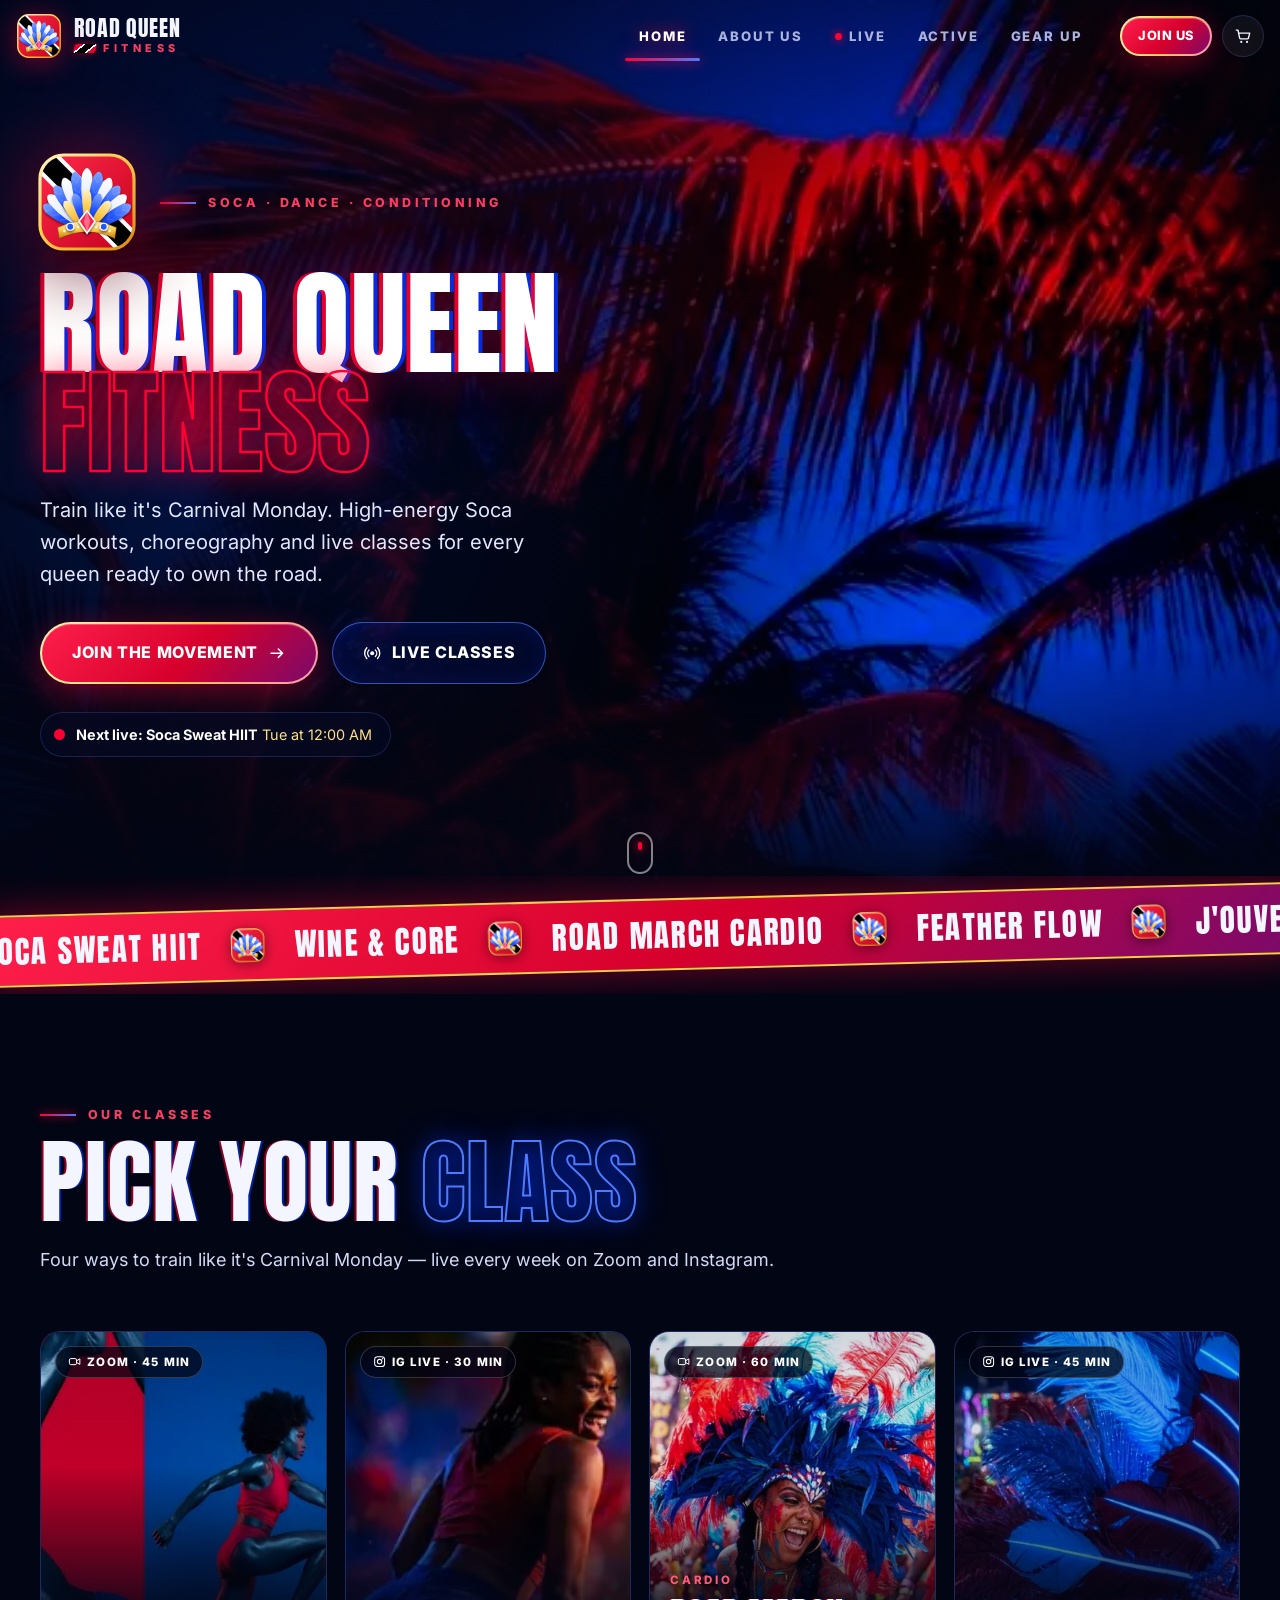
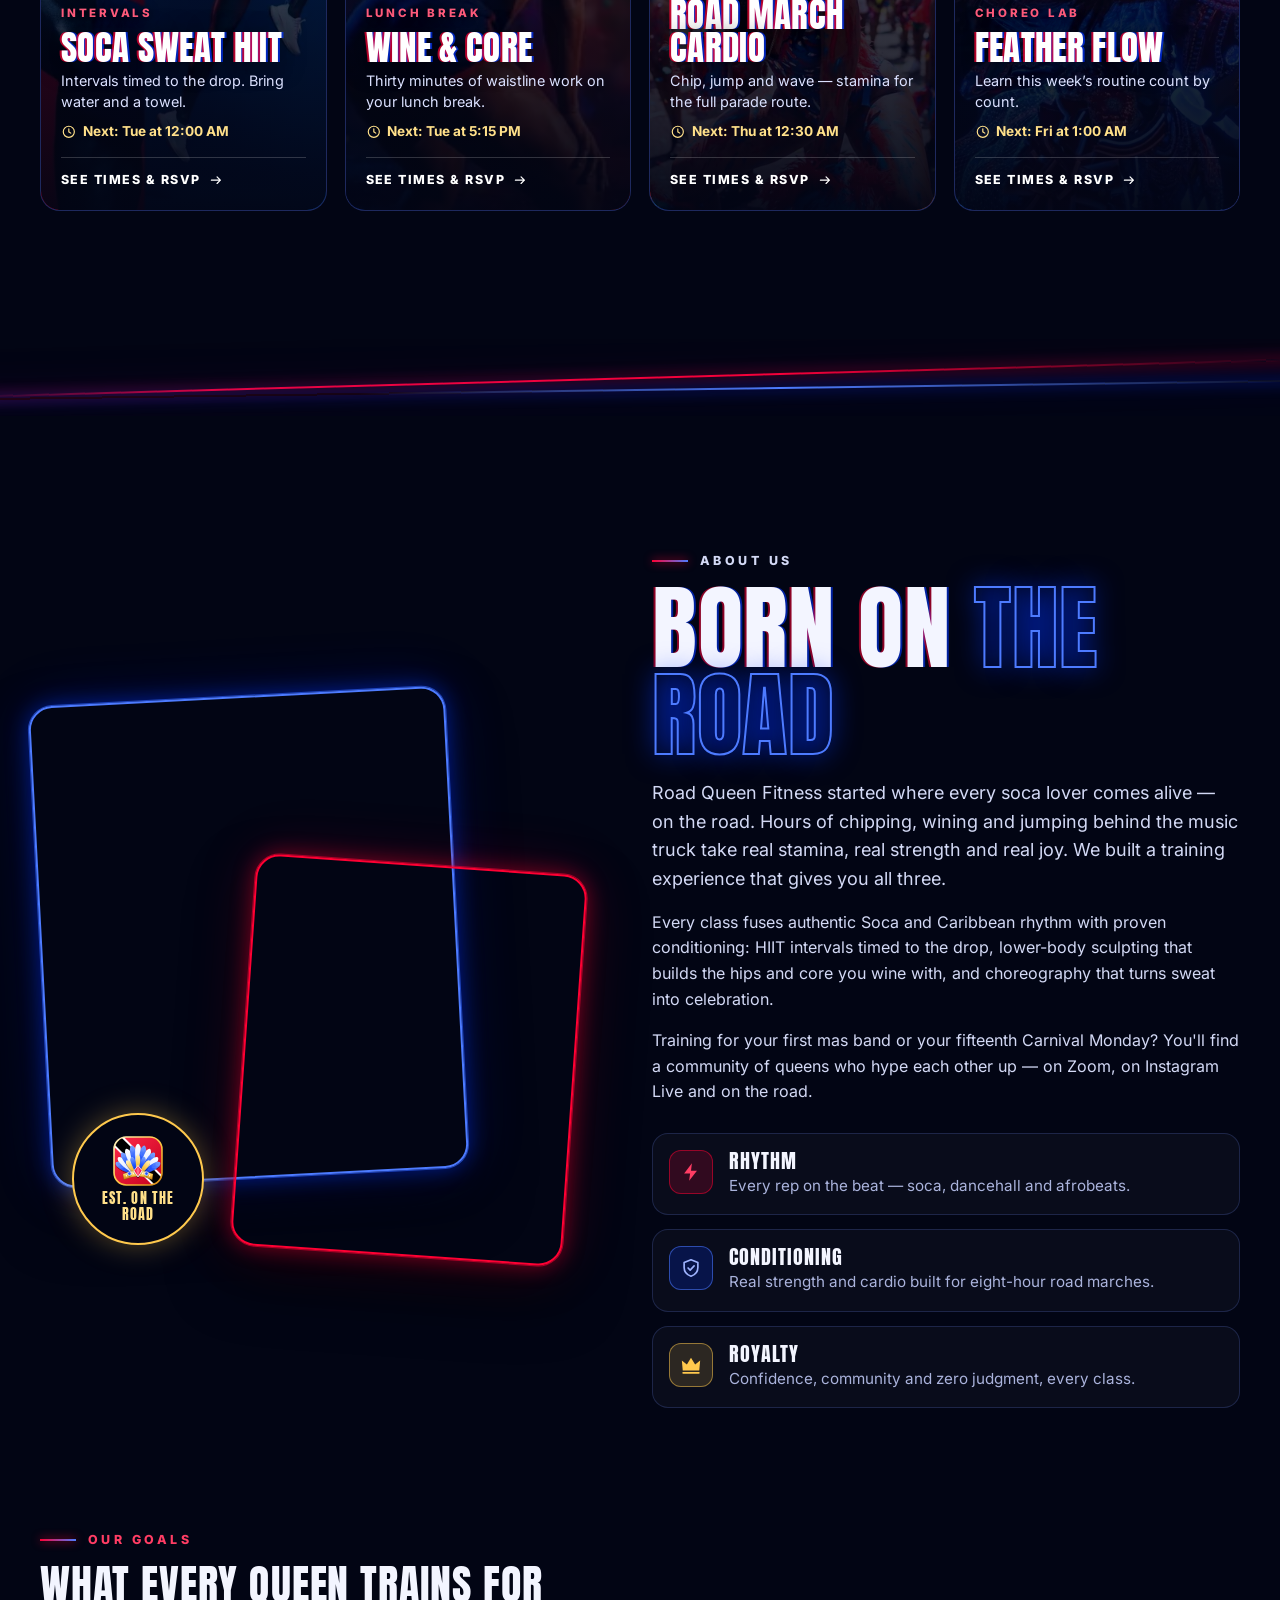
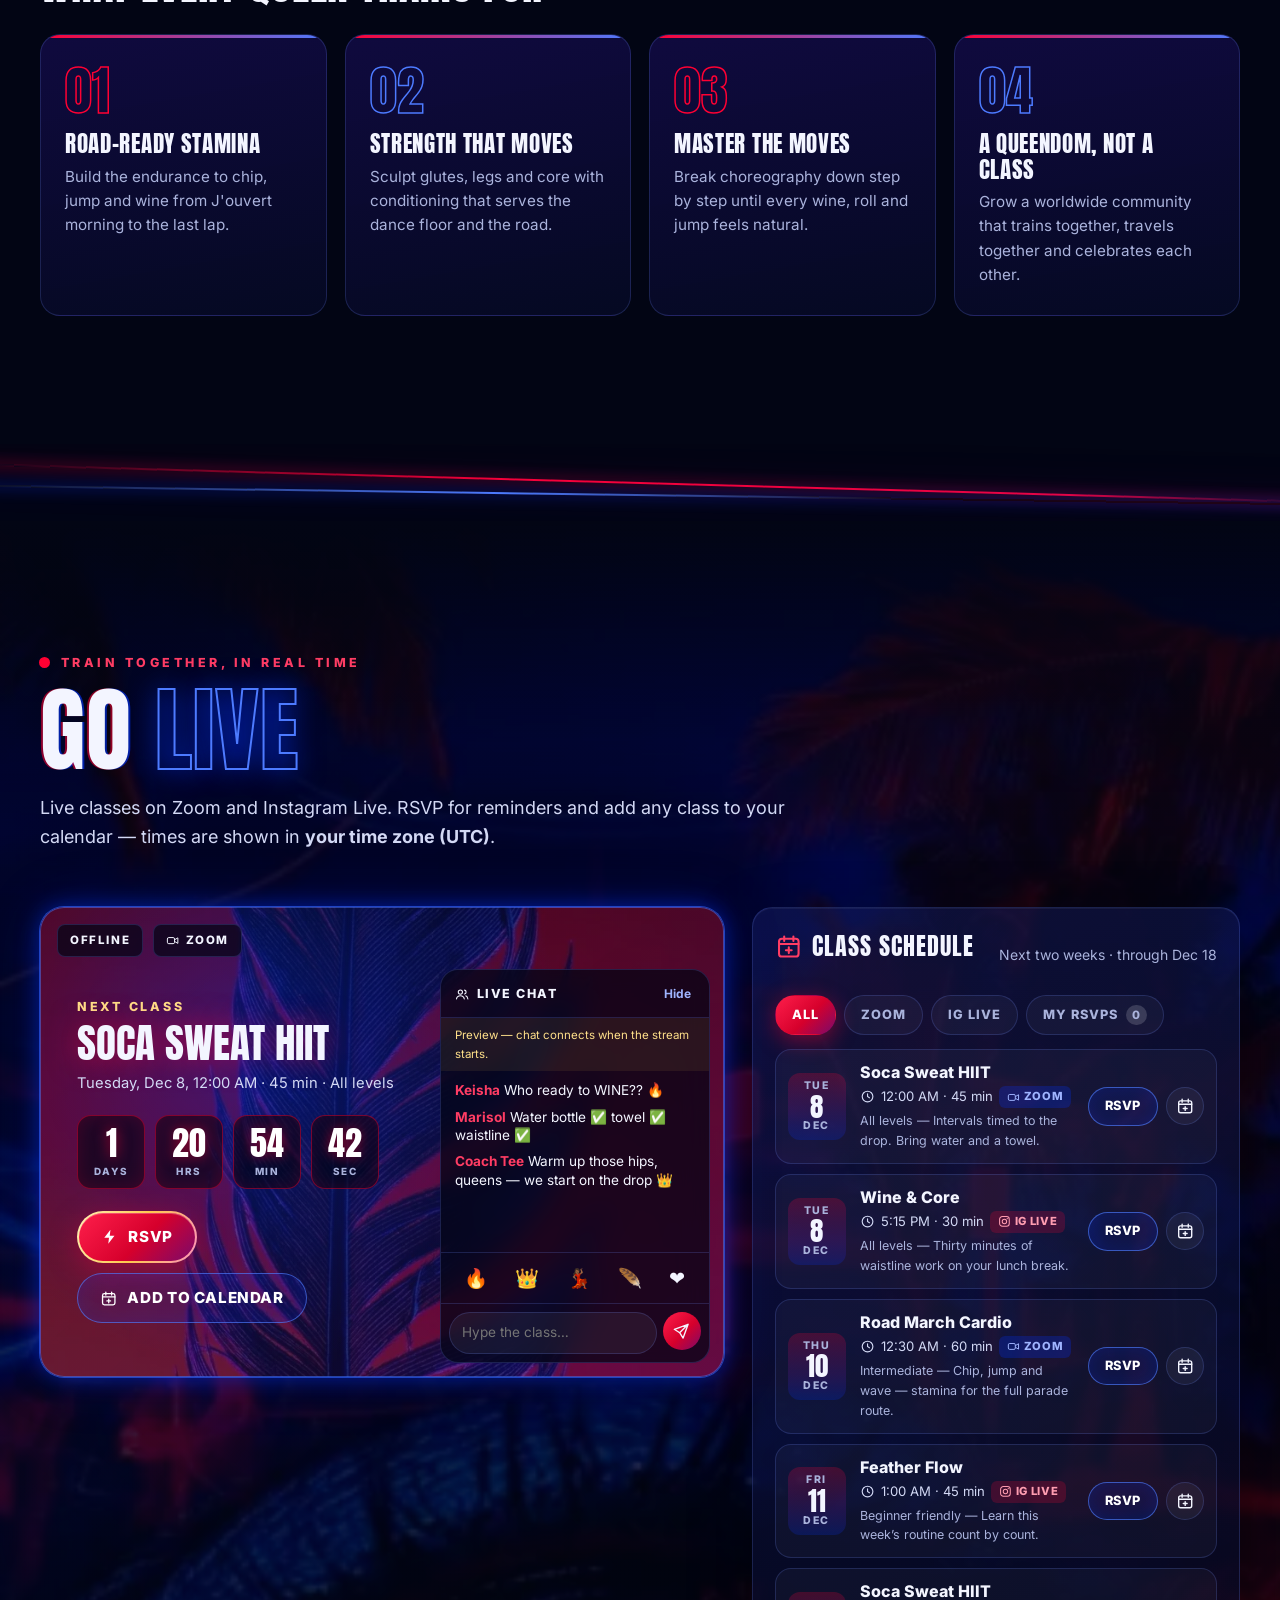
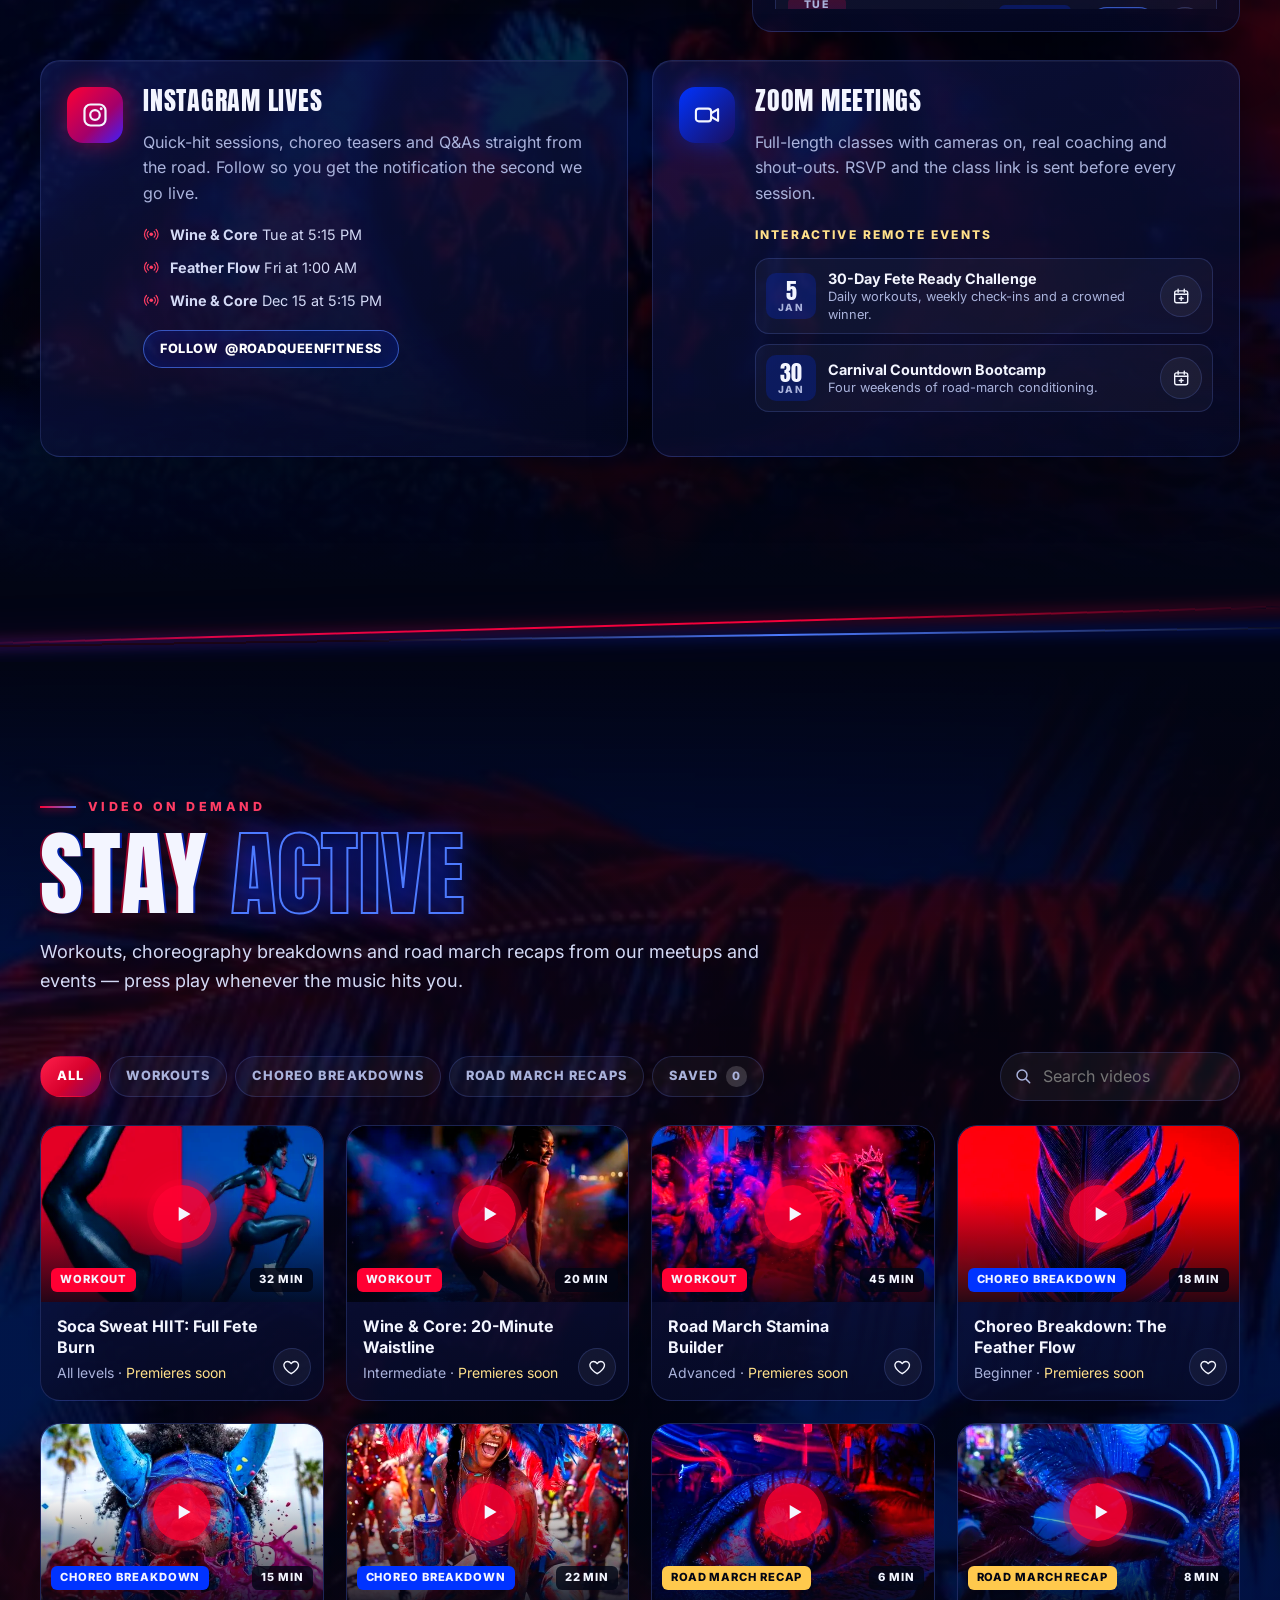
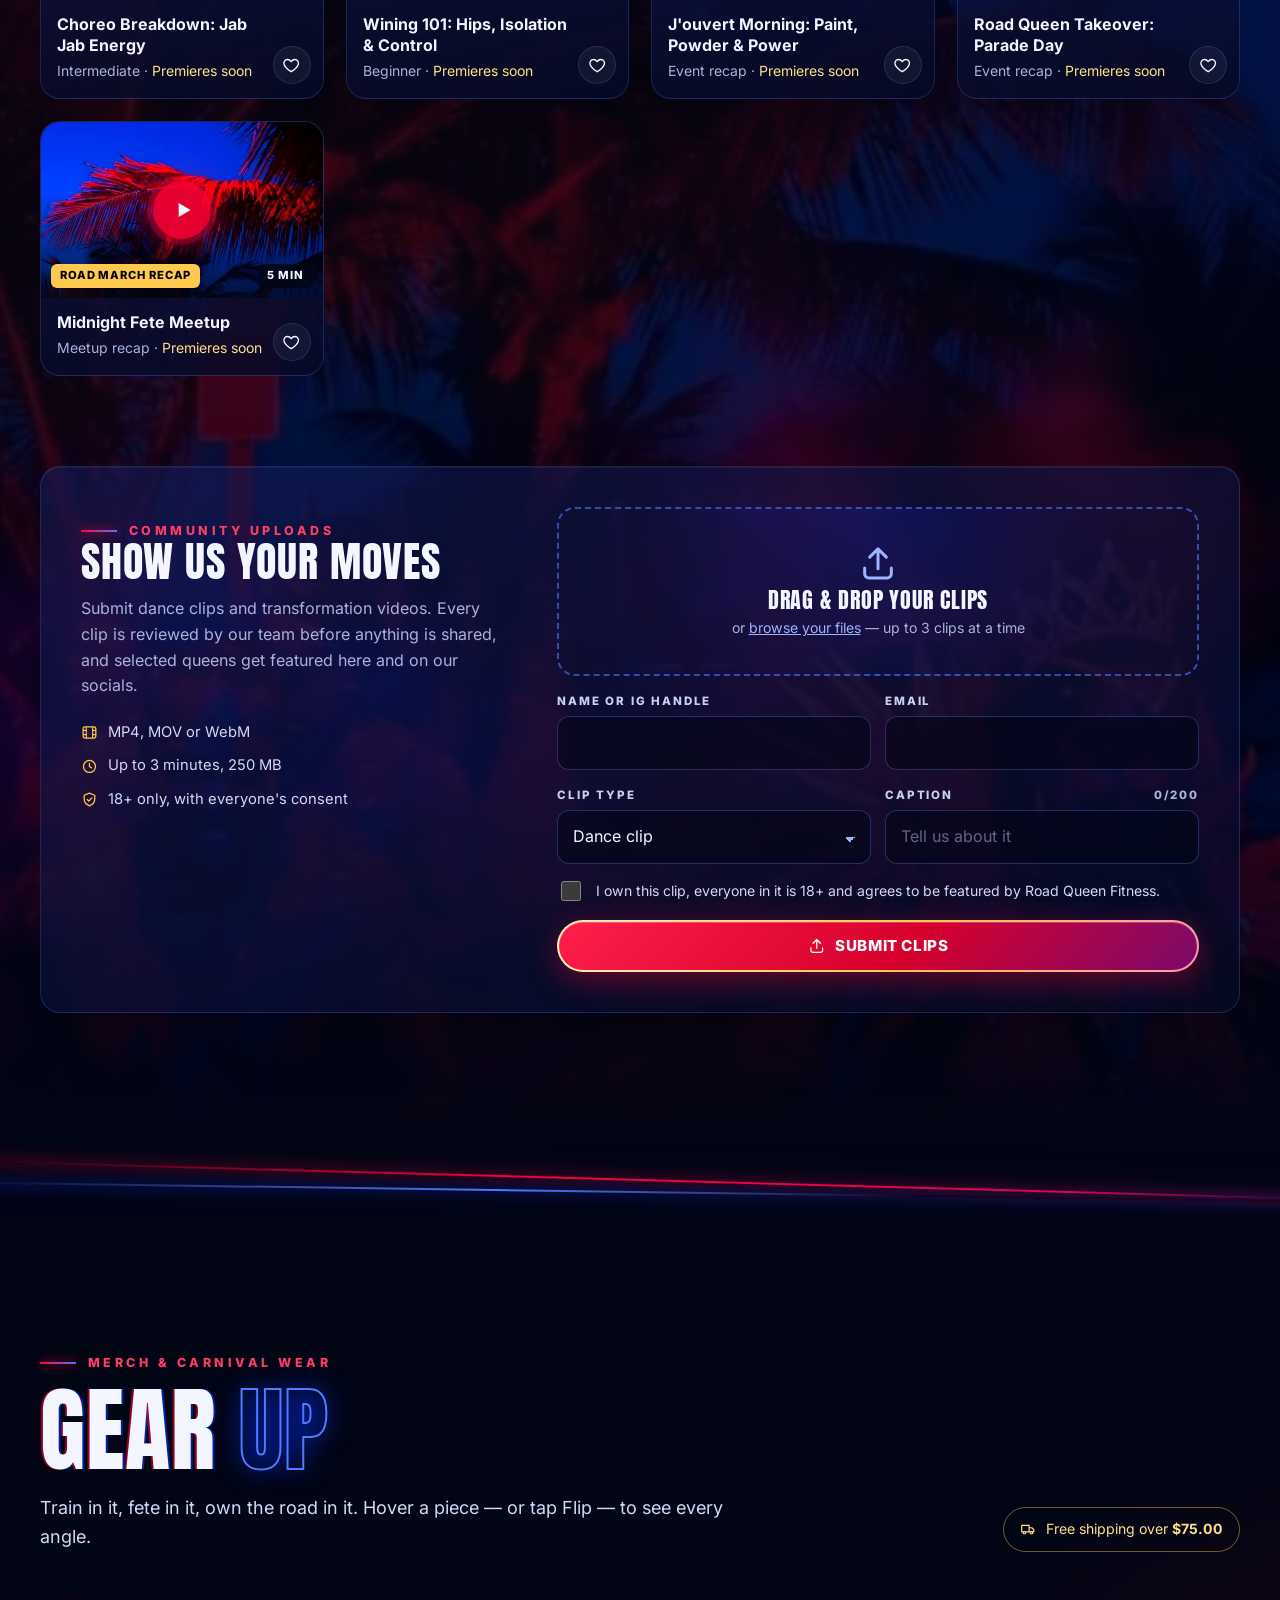
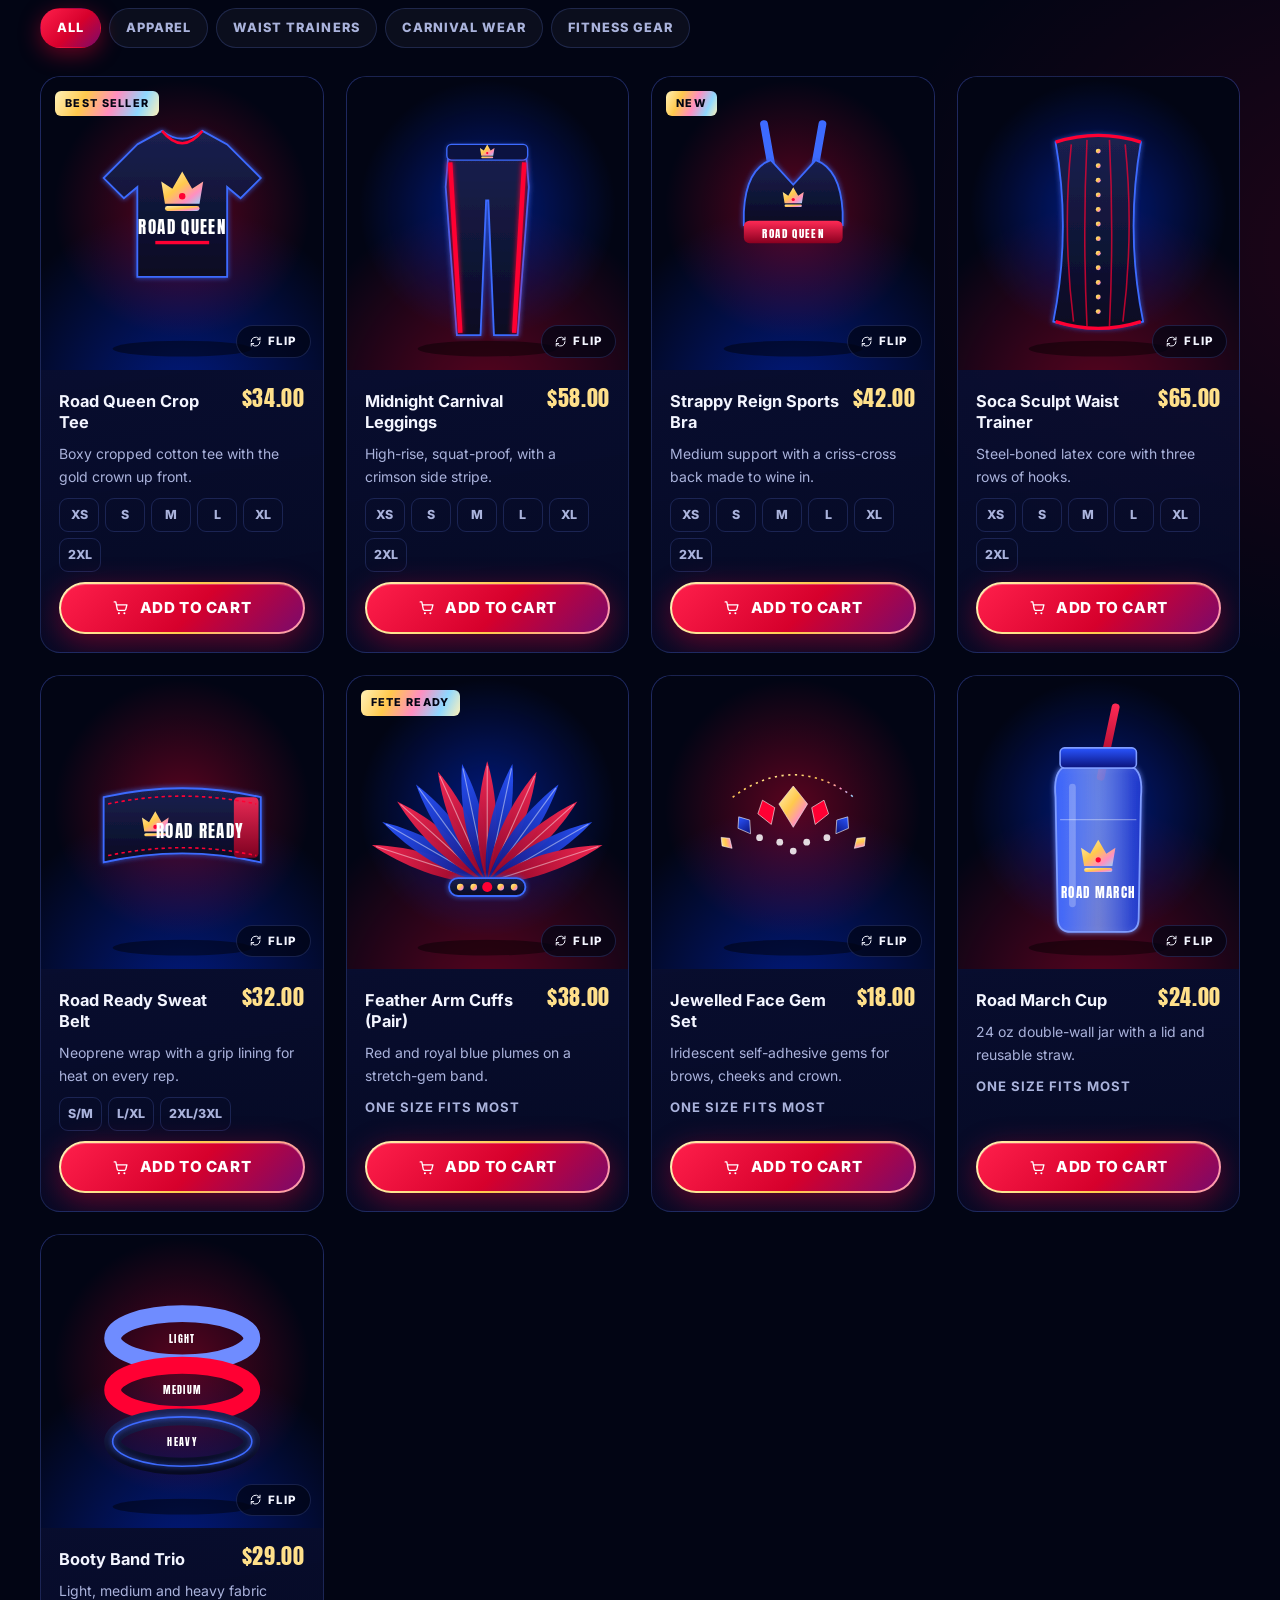
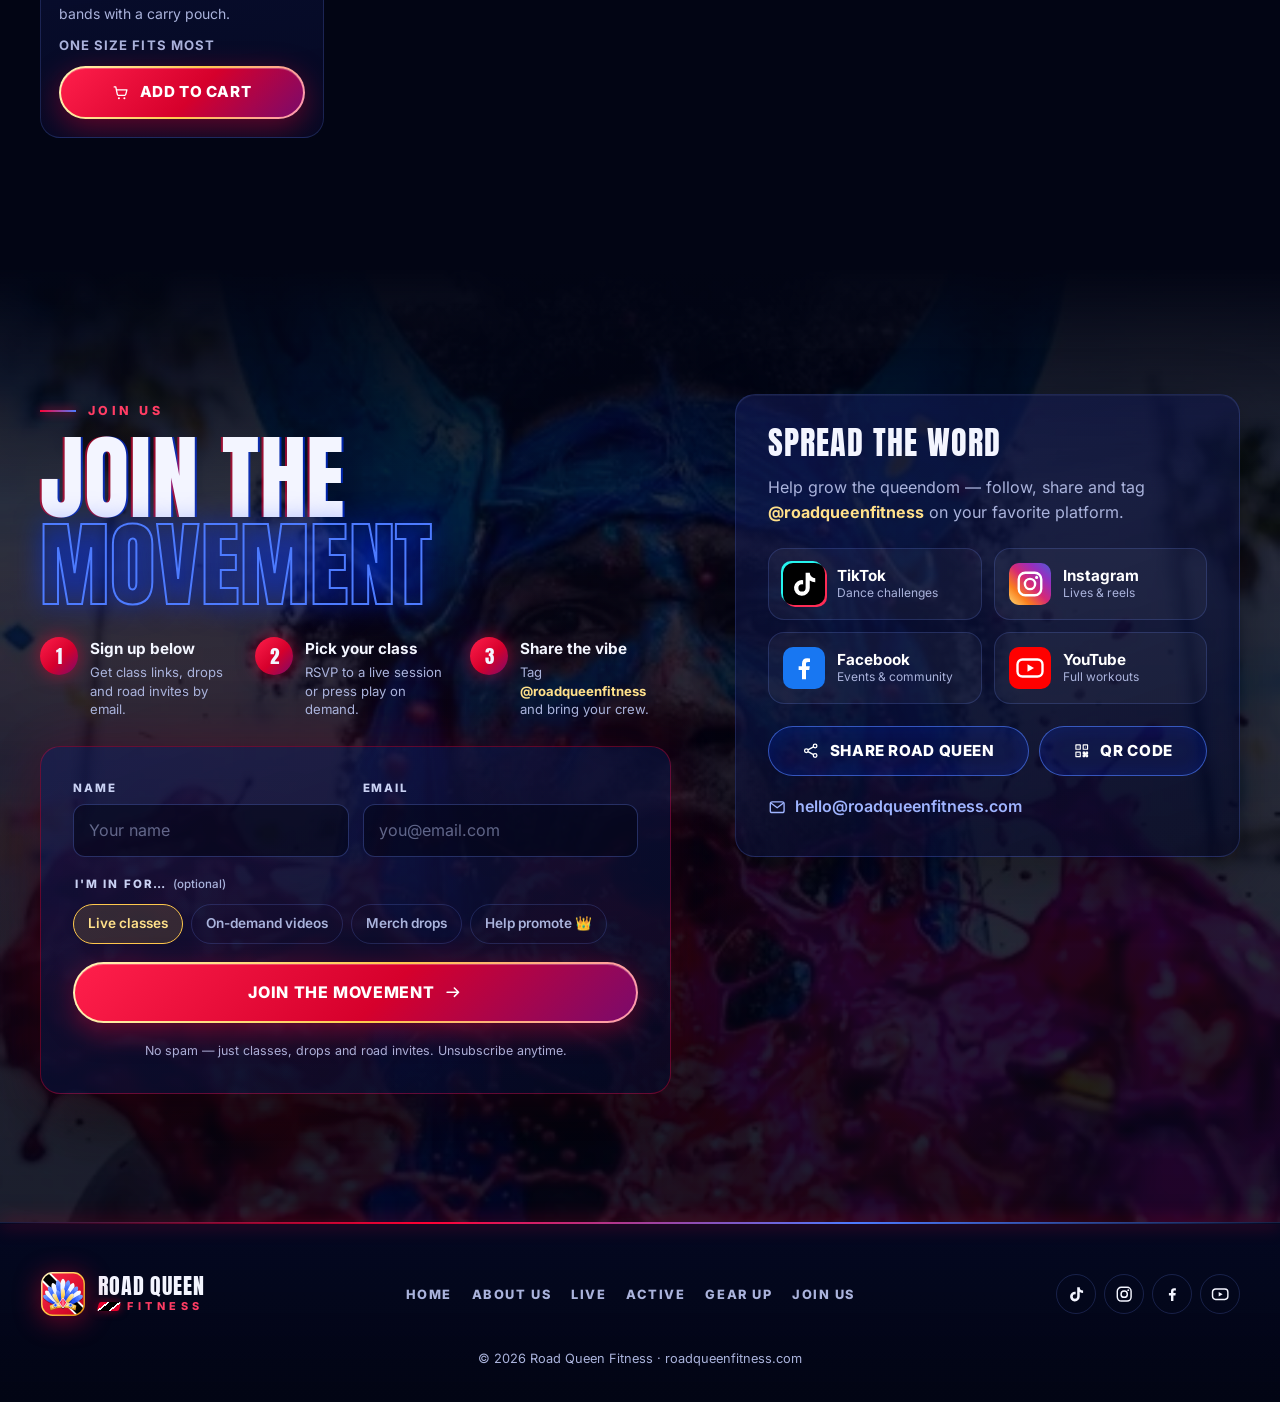
==== commit 01541851: "Speed, accessibility and best-practice pass Lighthouse (gzip, mobile profile): performance 80 -> 99," ====
--- a/index.html
+++ b/index.html
@@ -16,10 +16,13 @@
   <link rel="icon" href="favicon.ico" sizes="32x32">
   <link rel="icon" href="icon.svg" type="image/svg+xml">
   <link rel="apple-touch-icon" href="apple-touch-icon.png">
-  <link rel="preconnect" href="https://fonts.googleapis.com">
-  <link rel="preconnect" href="https://fonts.gstatic.com" crossorigin>
-  <link href="https://fonts.googleapis.com/css2?family=Anton&family=Inter:wght@400;500;600;700;800&display=swap" rel="stylesheet">
-  <link rel="preload" as="image" href="img/night-mas.jpg">
+  <link rel="manifest" href="site.webmanifest">
+  <meta name="apple-mobile-web-app-title" content="Road Queen">
+  <meta name="referrer" content="strict-origin-when-cross-origin">
+  <meta http-equiv="Content-Security-Policy" content="default-src 'self'; script-src 'self'; style-src 'self' 'unsafe-inline'; img-src 'self' data: blob:; media-src 'self' blob:; font-src 'self'; connect-src 'self' https:; frame-src https:; base-uri 'self'; object-src 'none'">
+  <link rel="preload" href="fonts/anton-latin.woff2" as="font" type="font/woff2" crossorigin>
+  <link rel="preload" href="fonts/inter-latin.woff2" as="font" type="font/woff2" crossorigin>
+  <link rel="preload" as="image" type="image/webp" imagesrcset="img/night-mas-480.webp 480w, img/night-mas-768.webp 768w" imagesizes="100vw">
   <link rel="stylesheet" href="css/style.css">
   <script type="module" src="js/main.js"></script>
 </head>
@@ -75,7 +78,7 @@
 
   <header class="site-header" id="site-header">
     <div class="header-inner">
-      <a class="brand" href="#home" aria-label="Road Queen Fitness — home">
+      <a class="brand" href="#home">
         <img class="brand-mark" src="icon.svg" alt="" width="46" height="46">
         <span class="brand-text"><strong>Road Queen</strong><small>Fitness</small></span>
       </a>
@@ -96,7 +99,7 @@
         <a class="btn btn-gem btn-sm header-join" href="#join" data-nav="join">Join Us</a>
         <button type="button" class="icon-btn cart-btn" id="cart-open" aria-label="Open cart, 0 items" aria-haspopup="dialog">
           <svg class="icon" aria-hidden="true"><use href="#i-cart"/></svg>
-          <span class="cart-count" id="cart-count" aria-hidden="true">0</span>
+          <span class="cart-count is-empty" id="cart-count" aria-hidden="true">0</span>
         </button>
         <button type="button" class="icon-btn menu-btn" id="menu-toggle" aria-label="Open menu" aria-expanded="false" aria-controls="primary-nav">
           <svg class="icon icon-open" aria-hidden="true"><use href="#i-menu"/></svg>
@@ -110,7 +113,10 @@
     <!-- ============ HOME ============ -->
     <section class="hero" id="home" data-section aria-labelledby="hero-title">
       <div class="parallax-layer" data-parallax="0.25" aria-hidden="true">
-        <img class="hero-bg" src="img/night-mas.jpg" alt="" width="768" height="1365" fetchpriority="high">
+        <picture>
+          <source type="image/webp" srcset="img/night-mas-480.webp 480w, img/night-mas-768.webp 768w" sizes="100vw">
+          <img class="hero-bg" src="img/night-mas-768.jpg" srcset="img/night-mas-480.jpg 480w, img/night-mas-768.jpg 768w" sizes="100vw" alt="" width="768" height="1365" fetchpriority="high" decoding="async">
+        </picture>
       </div>
       <div class="hero-shade" aria-hidden="true"></div>
       <div class="hero-inner container">
@@ -128,9 +134,9 @@
             <a class="btn btn-gem btn-lg" href="#join">Join the Movement <svg class="icon" aria-hidden="true"><use href="#i-arrow"/></svg></a>
             <a class="btn btn-ghost btn-lg" href="#live"><svg class="icon" aria-hidden="true"><use href="#i-live"/></svg> Live Classes</a>
           </div>
-          <a class="next-chip" href="#live" id="hero-next" hidden>
+          <a class="next-chip" href="#live" id="hero-next">
             <span class="pulse-dot" aria-hidden="true"></span>
-            <span><strong id="hero-next-title">Next class</strong> <span id="hero-next-when"></span></span>
+            <span><strong id="hero-next-title">Live classes</strong> <span id="hero-next-when">every week on Zoom &amp; IG Live</span></span>
           </a>
         </div>
       </div>
@@ -163,8 +169,14 @@
     <section class="section about" id="about" data-section aria-labelledby="about-title">
       <div class="container about-grid">
         <div class="about-collage" data-reveal>
-          <figure class="collage-a"><img src="img/feather-red.jpg" alt="Blue feather against a red background" loading="lazy" width="896" height="1200"></figure>
-          <figure class="collage-b"><img src="img/jab-splash.jpg" alt="Masquerader in blue paint and horns spraying a burst of red and pink paint" loading="lazy" width="922" height="1152"></figure>
+          <figure class="collage-a"><picture>
+            <source type="image/webp" srcset="img/feather-red-480.webp 480w, img/feather-red-800.webp 800w, img/feather-red-896.webp 896w" sizes="(max-width: 900px) 92vw, 44vw">
+            <img src="img/feather-red-800.jpg" srcset="img/feather-red-480.jpg 480w, img/feather-red-800.jpg 800w, img/feather-red-896.jpg 896w" sizes="(max-width: 900px) 92vw, 44vw" alt="Blue feather against a red background" loading="lazy" decoding="async" width="896" height="1200">
+          </picture></figure>
+          <figure class="collage-b"><picture>
+            <source type="image/webp" srcset="img/jab-splash-480.webp 480w, img/jab-splash-800.webp 800w, img/jab-splash-922.webp 922w" sizes="(max-width: 900px) 92vw, 44vw">
+            <img src="img/jab-splash-800.jpg" srcset="img/jab-splash-480.jpg 480w, img/jab-splash-800.jpg 800w, img/jab-splash-922.jpg 922w" sizes="(max-width: 900px) 92vw, 44vw" alt="Masquerader in blue paint and horns spraying a burst of red and pink paint" loading="lazy" decoding="async" width="922" height="1152">
+          </picture></figure>
           <div class="collage-badge"><img src="icon.svg" alt="" width="52" height="52"><span>Est. on the road</span></div>
         </div>
         <div class="about-copy" data-reveal>
@@ -199,7 +211,10 @@
 
     <!-- ============ LIVE ============ -->
     <section class="section live" id="live" data-section aria-labelledby="live-title">
-      <div class="section-bg" aria-hidden="true"><div class="parallax-layer" data-parallax="0.18"><img src="img/eye-fete.jpg" alt="" loading="lazy" width="896" height="1200"></div></div>
+      <div class="section-bg" aria-hidden="true"><div class="parallax-layer" data-parallax="0.18"><picture>
+        <source type="image/webp" srcset="img/eye-fete-480.webp 480w, img/eye-fete-800.webp 800w, img/eye-fete-896.webp 896w" sizes="100vw">
+        <img src="img/eye-fete-800.jpg" srcset="img/eye-fete-480.jpg 480w, img/eye-fete-800.jpg 800w, img/eye-fete-896.jpg 896w" sizes="100vw" alt="" loading="lazy" decoding="async" width="896" height="1200">
+      </picture></div></div>
       <div class="container">
         <div class="section-head" data-reveal>
           <p class="eyebrow"><span class="pulse-dot" aria-hidden="true"></span>Train together, in real time</p>
@@ -265,7 +280,7 @@
               <button role="tab" type="button" data-filter="ig" aria-selected="false">IG Live</button>
               <button role="tab" type="button" data-filter="rsvp" aria-selected="false">My RSVPs <span class="tab-count" id="rsvp-count">0</span></button>
             </div>
-            <ol class="session-list" id="session-list" role="tabpanel" aria-label="Upcoming classes"></ol>
+            <div role="tabpanel" aria-label="Upcoming classes"><ol class="session-list" id="session-list"></ol></div>
           </div>
         </div>
 
@@ -296,7 +311,10 @@
 
     <!-- ============ ACTIVE (VIDEOS) ============ -->
     <section class="section active" id="active" data-section aria-labelledby="active-title">
-      <div class="section-bg" aria-hidden="true"><div class="parallax-layer" data-parallax="0.15"><img src="img/night-mas.jpg" alt="" loading="lazy" width="768" height="1365" style="object-position: 50% 85%"></div></div>
+      <div class="section-bg" aria-hidden="true"><div class="parallax-layer" data-parallax="0.15"><picture>
+        <source type="image/webp" srcset="img/night-mas-480.webp 480w, img/night-mas-768.webp 768w" sizes="100vw">
+        <img src="img/night-mas-768.jpg" srcset="img/night-mas-480.jpg 480w, img/night-mas-768.jpg 768w" sizes="100vw" alt="" loading="lazy" decoding="async" width="768" height="1365" style="object-position: 50% 85%">
+      </picture></div></div>
       <div class="container">
         <div class="section-head" data-reveal>
           <p class="eyebrow"><span class="eyebrow-line" aria-hidden="true"></span>Video on demand</p>
@@ -405,7 +423,10 @@
 
     <!-- ============ JOIN US ============ -->
     <section class="section join" id="join" data-section aria-labelledby="join-title">
-      <div class="section-bg" aria-hidden="true"><div class="parallax-layer" data-parallax="0.22"><img src="img/jab-splash.jpg" alt="" loading="lazy" width="922" height="1152" style="object-position: 50% 35%"></div></div>
+      <div class="section-bg" aria-hidden="true"><div class="parallax-layer" data-parallax="0.22"><picture>
+        <source type="image/webp" srcset="img/jab-splash-480.webp 480w, img/jab-splash-800.webp 800w, img/jab-splash-922.webp 922w" sizes="100vw">
+        <img src="img/jab-splash-800.jpg" srcset="img/jab-splash-480.jpg 480w, img/jab-splash-800.jpg 800w, img/jab-splash-922.jpg 922w" sizes="100vw" alt="" loading="lazy" decoding="async" width="922" height="1152" style="object-position: 50% 35%">
+      </picture></div></div>
       <div class="container join-grid">
         <div class="join-main" data-reveal>
           <p class="eyebrow"><span class="eyebrow-line" aria-hidden="true"></span>Join Us</p>
@@ -463,7 +484,7 @@
 
   <footer class="site-footer">
     <div class="container footer-inner">
-      <a class="brand" href="#home" aria-label="Back to top">
+      <a class="brand" href="#home" title="Back to top">
         <img class="brand-mark" src="icon.svg" alt="" width="46" height="46">
         <span class="brand-text"><strong>Road Queen</strong><small>Fitness</small></span>
       </a>
--- a/css/style.css
+++ b/css/style.css
@@ -1,4 +1,13 @@
 /* Road Queen Fitness — "Midnight Carnival" theme */
+
+/* Self-hosted fonts (SIL Open Font License, see fonts/LICENSE.txt). Anton is
+   preloaded and tiny, so headings wait for it (block) rather than drawing in a
+   wider system font and jumping when it lands. Inter swaps in over a fallback
+   face that copies its metrics, so body text keeps its size and nothing moves. */
+@font-face { font-family: 'Anton'; font-style: normal; font-weight: 400; font-display: block; src: url('../fonts/anton-latin.woff2') format('woff2'); unicode-range: U+0000-00FF, U+0131, U+0152-0153, U+02BB-02BC, U+02C6, U+02DA, U+02DC, U+0304, U+0308, U+0329, U+2000-206F, U+20AC, U+2122, U+2191, U+2193, U+2212, U+2215, U+FEFF, U+FFFD; }
+@font-face { font-family: 'Inter'; font-style: normal; font-weight: 400 800; font-display: swap; src: url('../fonts/inter-latin.woff2') format('woff2'); unicode-range: U+0000-00FF, U+0131, U+0152-0153, U+02BB-02BC, U+02C6, U+02DA, U+02DC, U+0304, U+0308, U+0329, U+2000-206F, U+20AC, U+2122, U+2191, U+2193, U+2212, U+2215, U+FEFF, U+FFFD; }
+@font-face { font-family: 'Anton Fallback'; src: local('Arial'), local('Helvetica Neue'), local('Helvetica'), local('Roboto'), local('Liberation Sans'), local('DejaVu Sans'); size-adjust: 69.5%; ascent-override: 169.3%; descent-override: 47.4%; line-gap-override: 0%; }
+@font-face { font-family: 'Inter Fallback'; src: local('Arial'), local('Helvetica'), local('Liberation Sans'); ascent-override: 90.49%; descent-override: 22.56%; line-gap-override: 0%; size-adjust: 107.06%; }
 
 :root {
   --bg: #020514;
@@ -22,8 +31,8 @@
   --glow-blue: 0 0 0 1px rgba(51, 102, 255, 0.6), 0 0 22px rgba(0, 51, 255, 0.5), 0 0 60px rgba(0, 51, 255, 0.2);
   --radius: 20px;
   --header-h: 72px;
-  --font-display: 'Anton', Impact, 'Arial Narrow Bold', sans-serif;
-  --font-body: 'Inter', system-ui, -apple-system, 'Segoe UI', Roboto, sans-serif;
+  --font-display: 'Anton', 'Anton Fallback', Impact, 'Arial Narrow Bold', sans-serif;
+  --font-body: 'Inter', 'Inter Fallback', system-ui, -apple-system, 'Segoe UI', Roboto, sans-serif;
   --ease: cubic-bezier(0.22, 1, 0.36, 1);
   color-scheme: dark;
 }
@@ -45,6 +54,7 @@
   -webkit-font-smoothing: antialiased;
 }
 img, svg, video { display: block; max-width: 100%; }
+picture { display: contents; }
 a { color: var(--blue-soft); }
 a:hover { color: #fff; }
 button, input, select, textarea { font: inherit; color: inherit; }
@@ -88,7 +98,6 @@
   background-size: 100% 100%, 200% 100%;
   border: 2px solid transparent;
   box-shadow: 0 8px 30px rgba(255, 0, 51, 0.38), inset 0 1px 0 rgba(255, 255, 255, 0.25);
-  animation: rim 6s linear infinite;
 }
 .btn-gem::after {
   content: ''; position: absolute; inset: 0; z-index: -1;
@@ -97,7 +106,6 @@
 }
 .btn-gem:hover { box-shadow: 0 10px 40px rgba(255, 0, 51, 0.6), 0 0 0 4px rgba(255, 201, 77, 0.18); }
 .btn-gem:hover::after { transform: translateX(120%); }
-@keyframes rim { to { background-position: 0 0, 200% 0; } }
 
 .btn-ghost { border-color: rgba(77, 123, 255, 0.65); background: rgba(0, 51, 255, 0.1); box-shadow: inset 0 0 20px rgba(0, 51, 255, 0.15); }
 .btn-ghost:hover { border-color: var(--blue-bright); box-shadow: var(--glow-blue); background: rgba(0, 51, 255, 0.22); }
@@ -179,8 +187,9 @@
 .menu-open .menu-btn .icon-close { display: block; }
 
 @keyframes pulse { 50% { opacity: 0.35; transform: scale(0.8); } }
-.pulse-dot { display: inline-block; width: 9px; height: 9px; border-radius: 50%; background: var(--red); box-shadow: 0 0 0 0 rgba(255, 0, 51, 0.7); animation: ping 1.8s infinite; }
-@keyframes ping { 70% { box-shadow: 0 0 0 10px rgba(255, 0, 51, 0); } 100% { box-shadow: 0 0 0 0 rgba(255, 0, 51, 0); } }
+.pulse-dot { position: relative; display: inline-block; width: 9px; height: 9px; border-radius: 50%; background: var(--red); }
+.pulse-dot::after { content: ''; position: absolute; inset: -1px; border-radius: 50%; border: 2px solid var(--red); animation: ping 1.8s ease-out infinite; }
+@keyframes ping { to { transform: scale(2.8); opacity: 0; } }
 
 /* ---------- Shared section bits ---------- */
 .section { position: relative; padding-block: clamp(72px, 10vw, 136px); isolation: isolate; }
@@ -205,7 +214,6 @@
   background: linear-gradient(160deg, rgba(20, 28, 90, 0.55), rgba(6, 10, 38, 0.72));
   border: 1px solid var(--line); border-radius: var(--radius);
   box-shadow: 0 20px 60px rgba(0, 0, 0, 0.35), inset 0 1px 0 rgba(255, 255, 255, 0.05);
-  backdrop-filter: blur(10px); -webkit-backdrop-filter: blur(10px);
 }
 .section-bg { position: absolute; inset: 0; z-index: -1; overflow: hidden; }
 .section-bg .parallax-layer img { opacity: 0.42; filter: saturate(1.3); }
@@ -282,6 +290,7 @@
 .marquee-wrap { position: relative; z-index: 2; overflow: hidden; padding-block: 24px; margin-block: -24px; }
 .marquee { overflow: hidden; padding: 16px 0; background: var(--gem); transform: rotate(-1.5deg) scale(1.03); box-shadow: 0 0 40px rgba(255, 0, 51, 0.45); border-block: 2px solid var(--gold); }
 .marquee-track { display: flex; width: max-content; align-items: center; gap: 28px; animation: marquee 34s linear infinite; }
+.marquee:hover .marquee-track { animation-play-state: paused; }
 .marquee span { font: 400 clamp(1.3rem, 2.4vw, 1.9rem)/1 var(--font-display); text-transform: uppercase; letter-spacing: 0.06em; white-space: nowrap; }
 .marquee-mark { width: 34px; height: 34px; flex-shrink: 0; filter: drop-shadow(0 2px 6px rgba(0, 0, 0, 0.45)); }
 @keyframes marquee { to { transform: translateX(-50%); } }
@@ -301,7 +310,7 @@
 .class-card:nth-child(odd):hover, .class-card:nth-child(odd):focus-visible { border-color: var(--red); box-shadow: var(--glow-red); }
 .class-card:nth-child(even):hover, .class-card:nth-child(even):focus-visible { border-color: var(--blue-bright); box-shadow: var(--glow-blue); }
 .class-card:hover img, .class-card:focus-visible img { transform: scale(1.07); filter: saturate(1.4) contrast(1.05); }
-.class-tag { position: absolute; top: 14px; left: 14px; display: inline-flex; align-items: center; gap: 6px; padding: 6px 12px; border-radius: 999px; background: rgba(2, 5, 20, 0.72); border: 1px solid rgba(255, 255, 255, 0.18); backdrop-filter: blur(6px); font-size: 0.72rem; font-weight: 800; letter-spacing: 0.1em; text-transform: uppercase; }
+.class-tag { position: absolute; top: 14px; left: 14px; display: inline-flex; align-items: center; gap: 6px; padding: 6px 12px; border-radius: 999px; background: rgba(2, 5, 20, 0.72); border: 1px solid rgba(255, 255, 255, 0.18); font-size: 0.72rem; font-weight: 800; letter-spacing: 0.1em; text-transform: uppercase; }
 .class-body { display: grid; gap: 8px; padding: 22px 20px 20px; }
 .class-kicker { color: #ff5c7c; text-shadow: 0 1px 10px rgba(0, 0, 0, 0.9); font-size: 0.72rem; font-weight: 800; letter-spacing: 0.24em; text-transform: uppercase; }
 .class-name { font: 400 clamp(2rem, 2.7vw, 2.6rem)/0.95 var(--font-display); text-transform: uppercase; letter-spacing: 0.01em; text-shadow: -2px 0 rgba(255, 0, 51, 0.7), 2px 0 rgba(0, 51, 255, 0.7), 0 4px 24px rgba(0, 0, 0, 0.6); }
@@ -354,7 +363,11 @@
   background:
     radial-gradient(circle at 30% 30%, rgba(0, 51, 255, 0.35), transparent 55%),
     linear-gradient(140deg, rgba(2, 5, 20, 0.6), rgba(26, 15, 92, 0.65)),
-    url('../img/feather-red.jpg') center 40% / cover;
+    url('../img/feather-red-800.jpg') center 40% / cover;
+  background-image:
+    radial-gradient(circle at 30% 30%, rgba(0, 51, 255, 0.35), transparent 55%),
+    linear-gradient(140deg, rgba(2, 5, 20, 0.6), rgba(26, 15, 92, 0.65)),
+    image-set(url('../img/feather-red-800.webp') type('image/webp'), url('../img/feather-red-800.jpg') type('image/jpeg'));
   border: 1px solid rgba(77, 123, 255, 0.5); box-shadow: var(--glow-blue);
   display: grid; align-items: center;
 }
@@ -754,6 +767,10 @@
   .tabs::-webkit-scrollbar { display: none; }
   .tabs [role='tab'] { flex-shrink: 0; }
   .hero { padding-bottom: 80px; }
+  /* Always two lines on phones, so swapping in the next class never changes the chip's height (the hero is centred, so that would move the headline). */
+  .next-chip { width: 100%; }
+  .next-chip > span:last-child { display: grid; min-width: 0; }
+  .next-chip > span:last-child > * { overflow: hidden; white-space: nowrap; text-overflow: ellipsis; }
   .hero-ctas .btn { flex: 1 1 100%; }
   .brand-text strong { font-size: 1.15rem; }
   .cart-drawer { border-radius: 0; }
